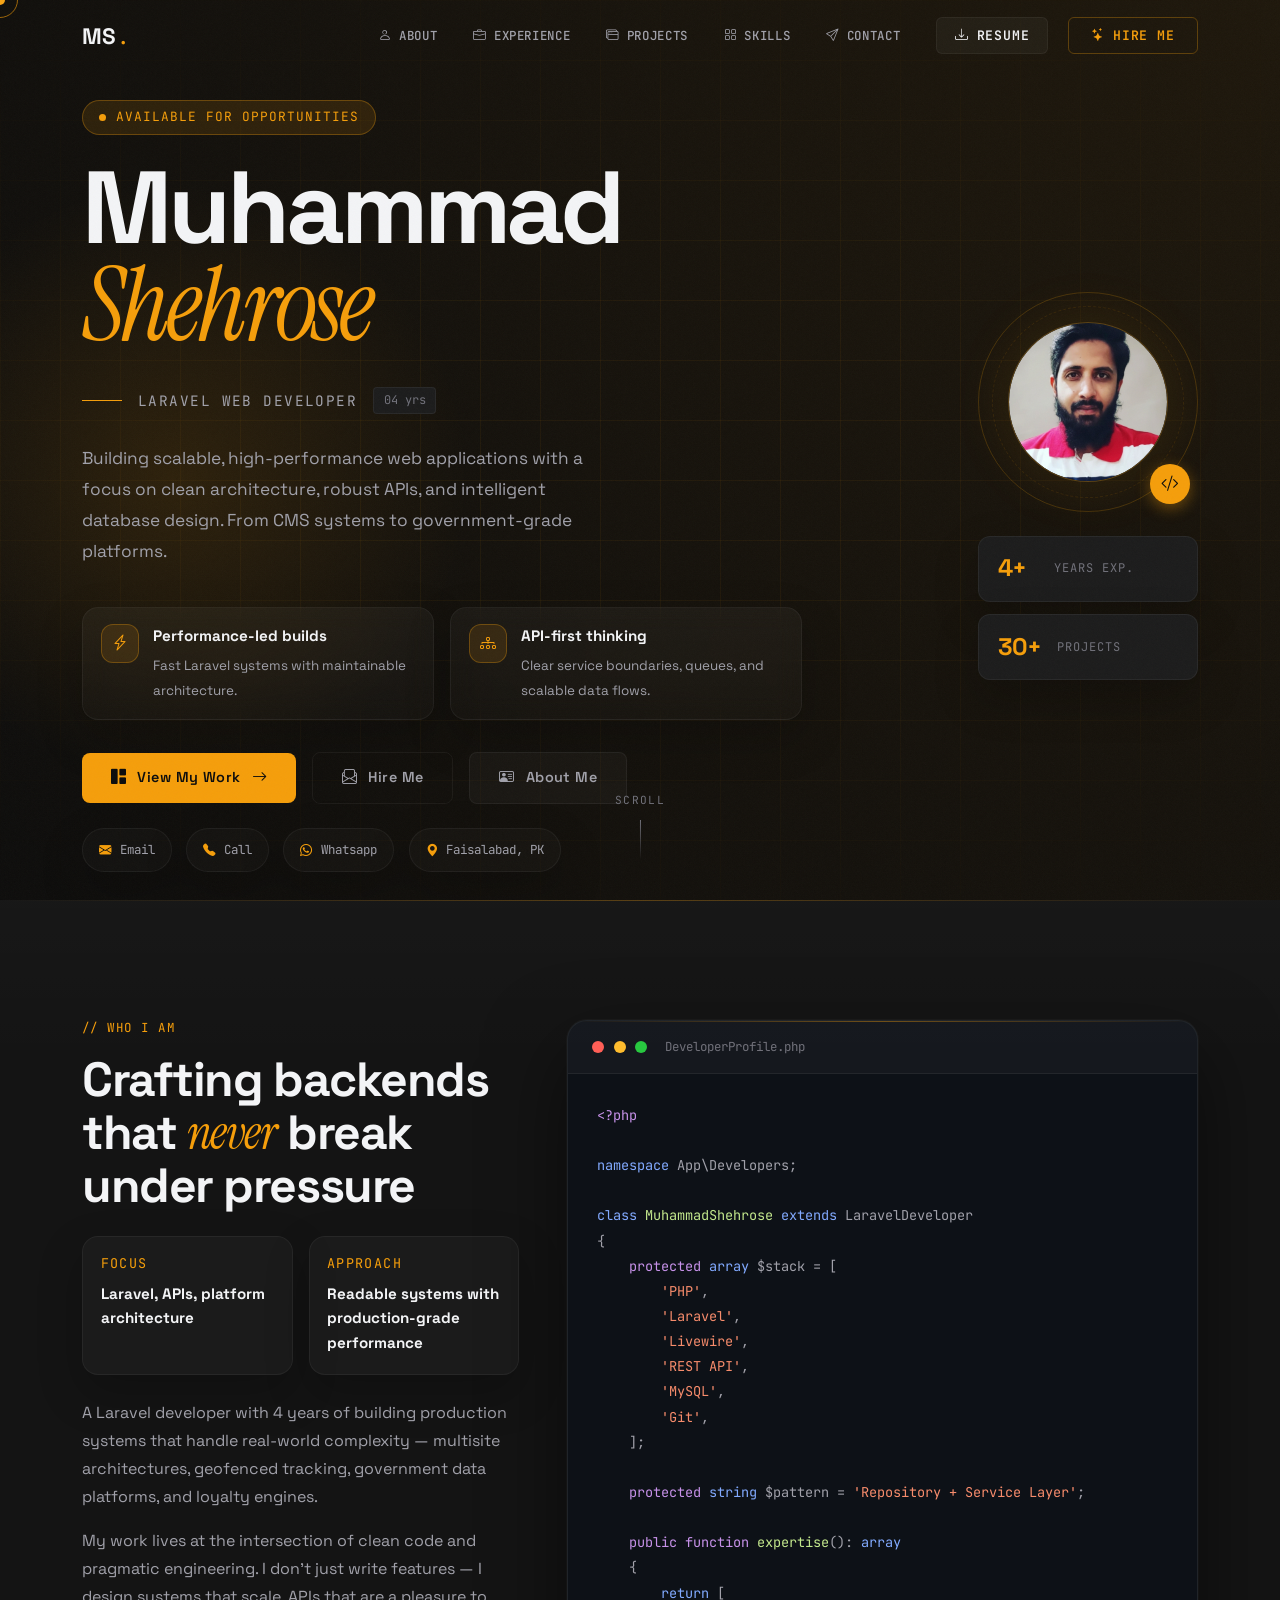
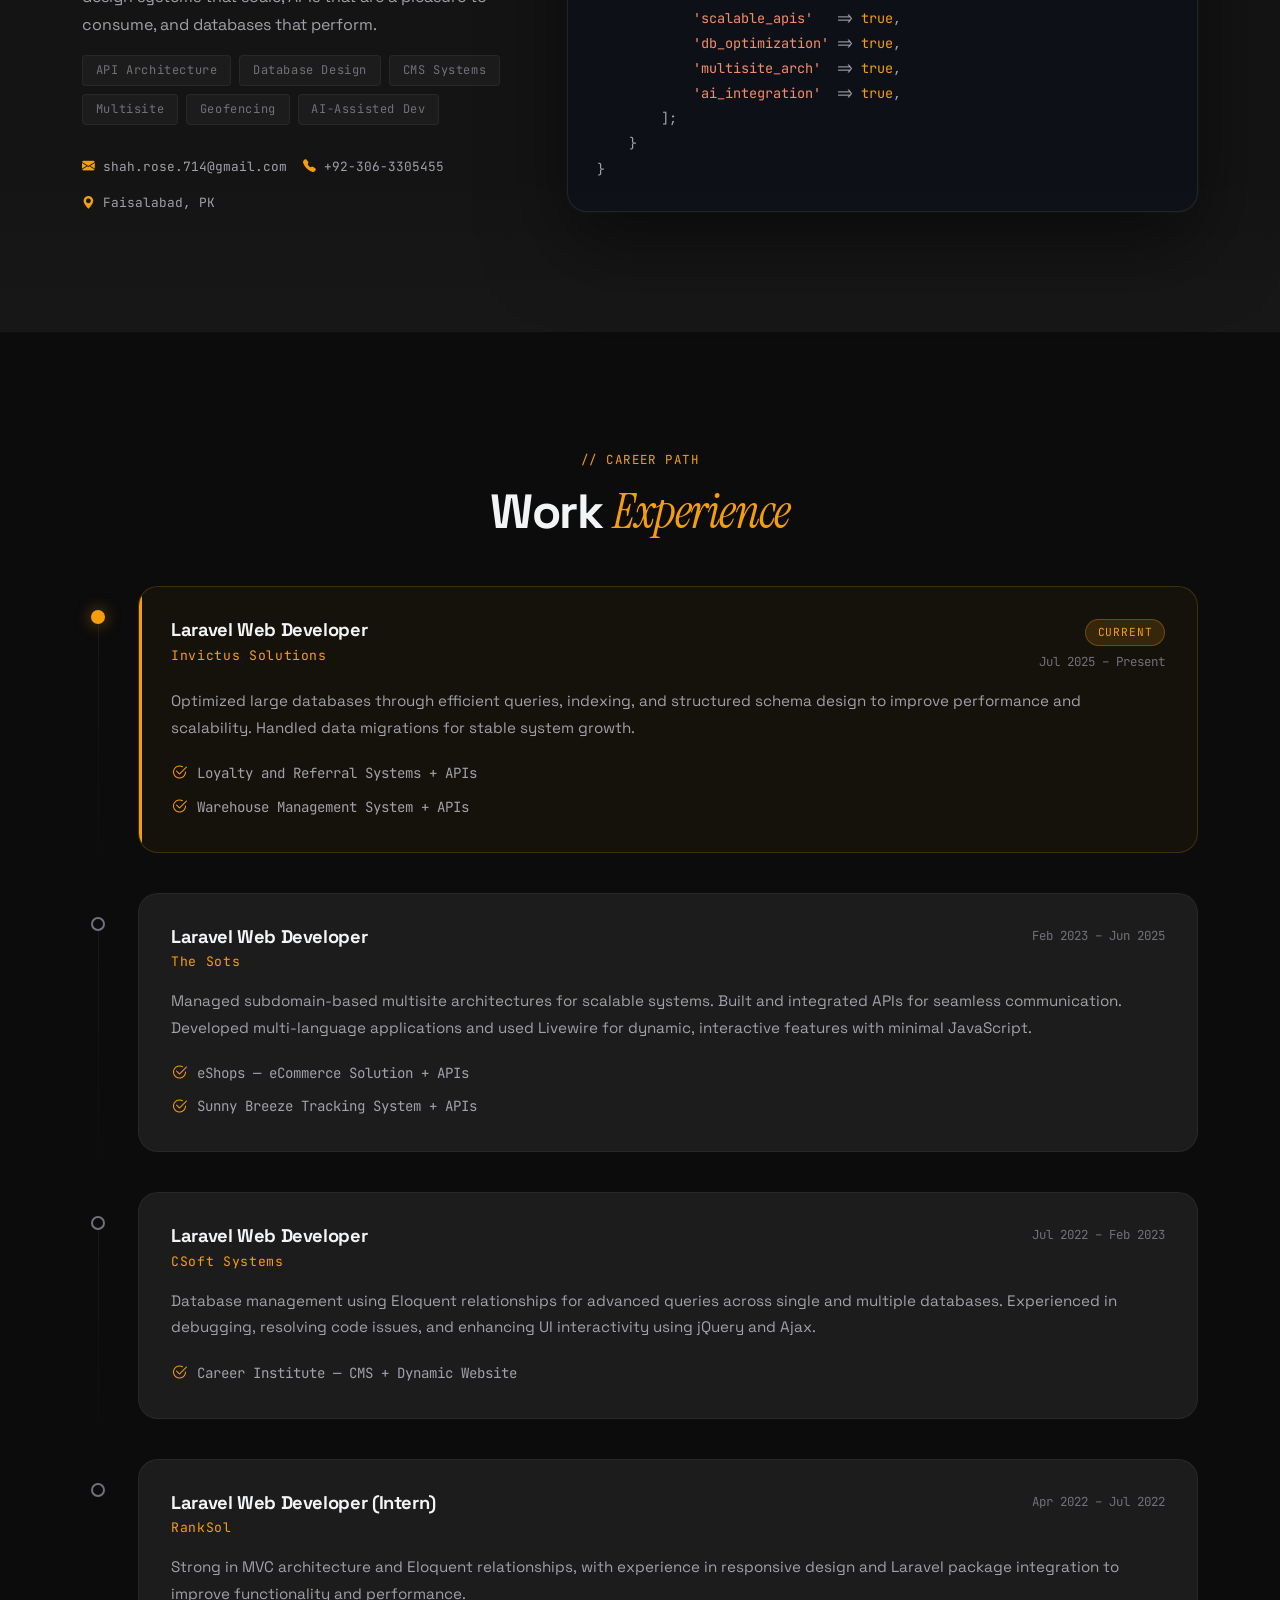
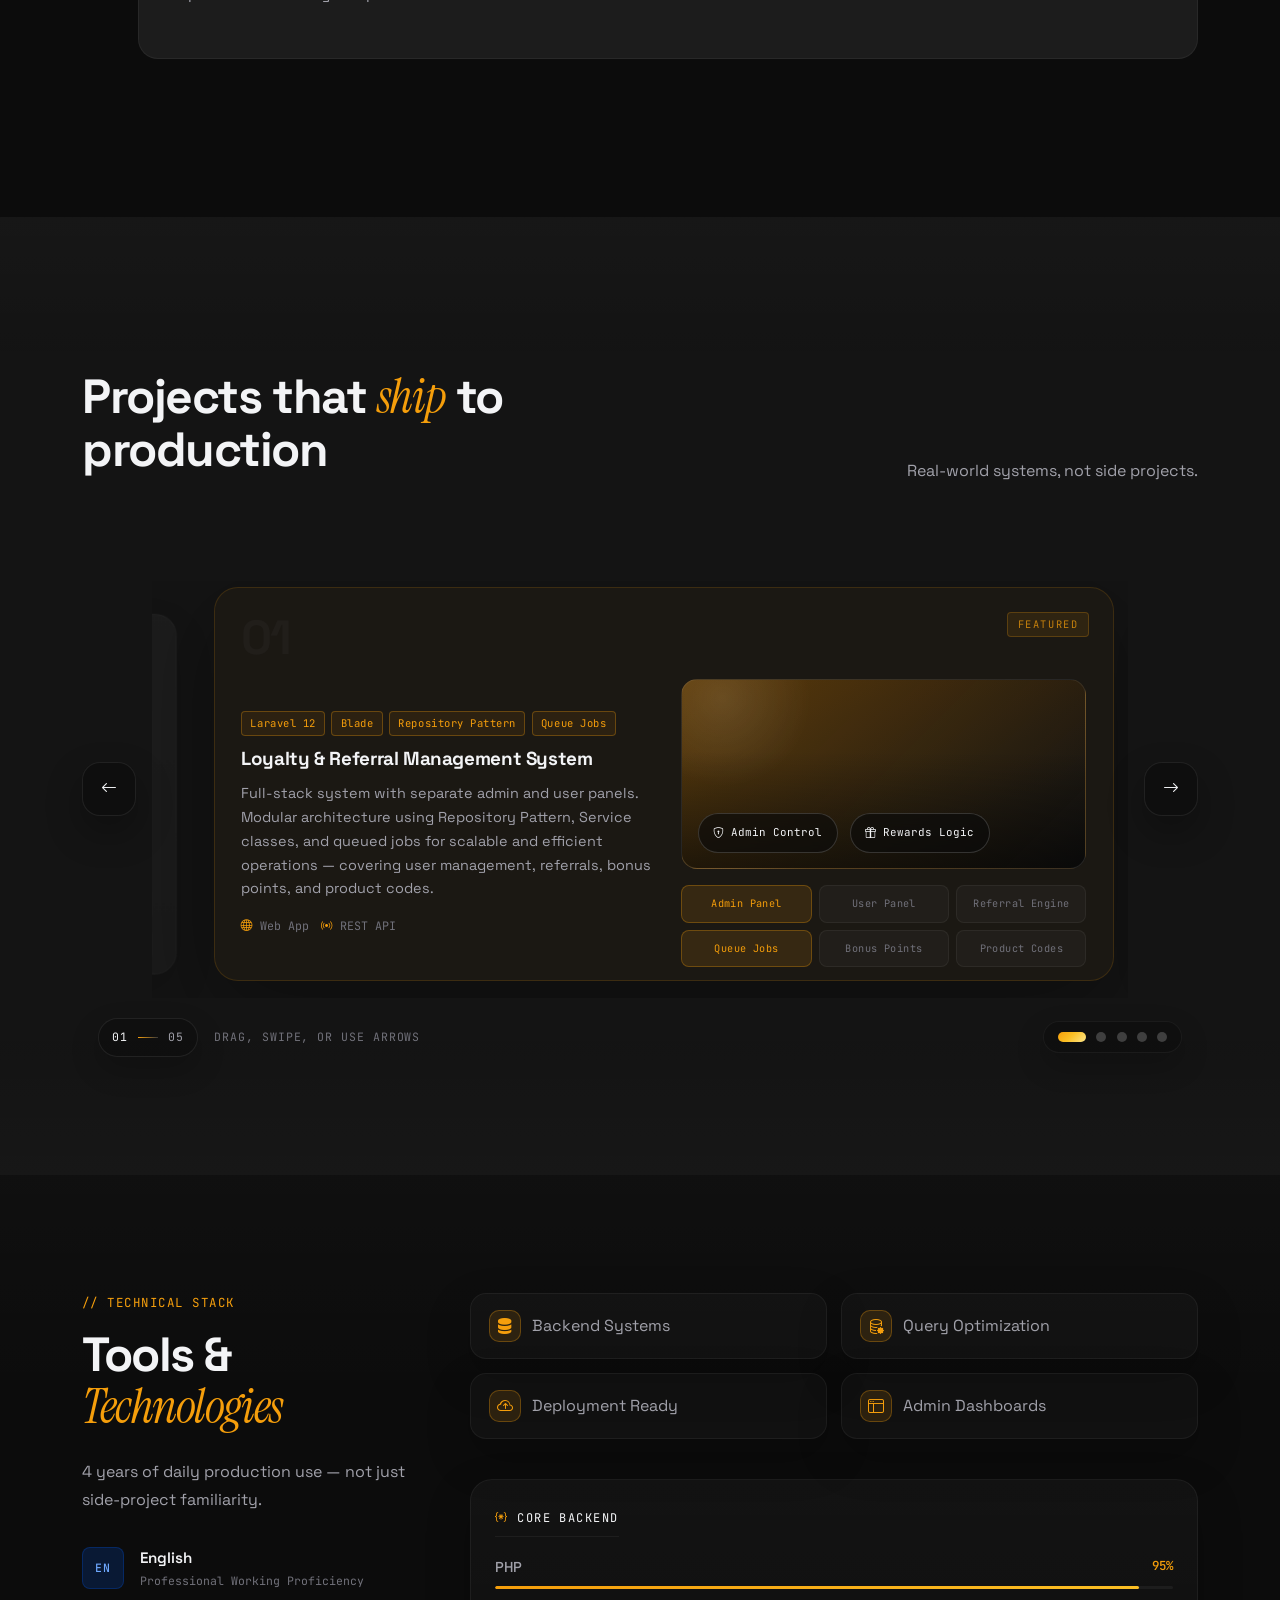
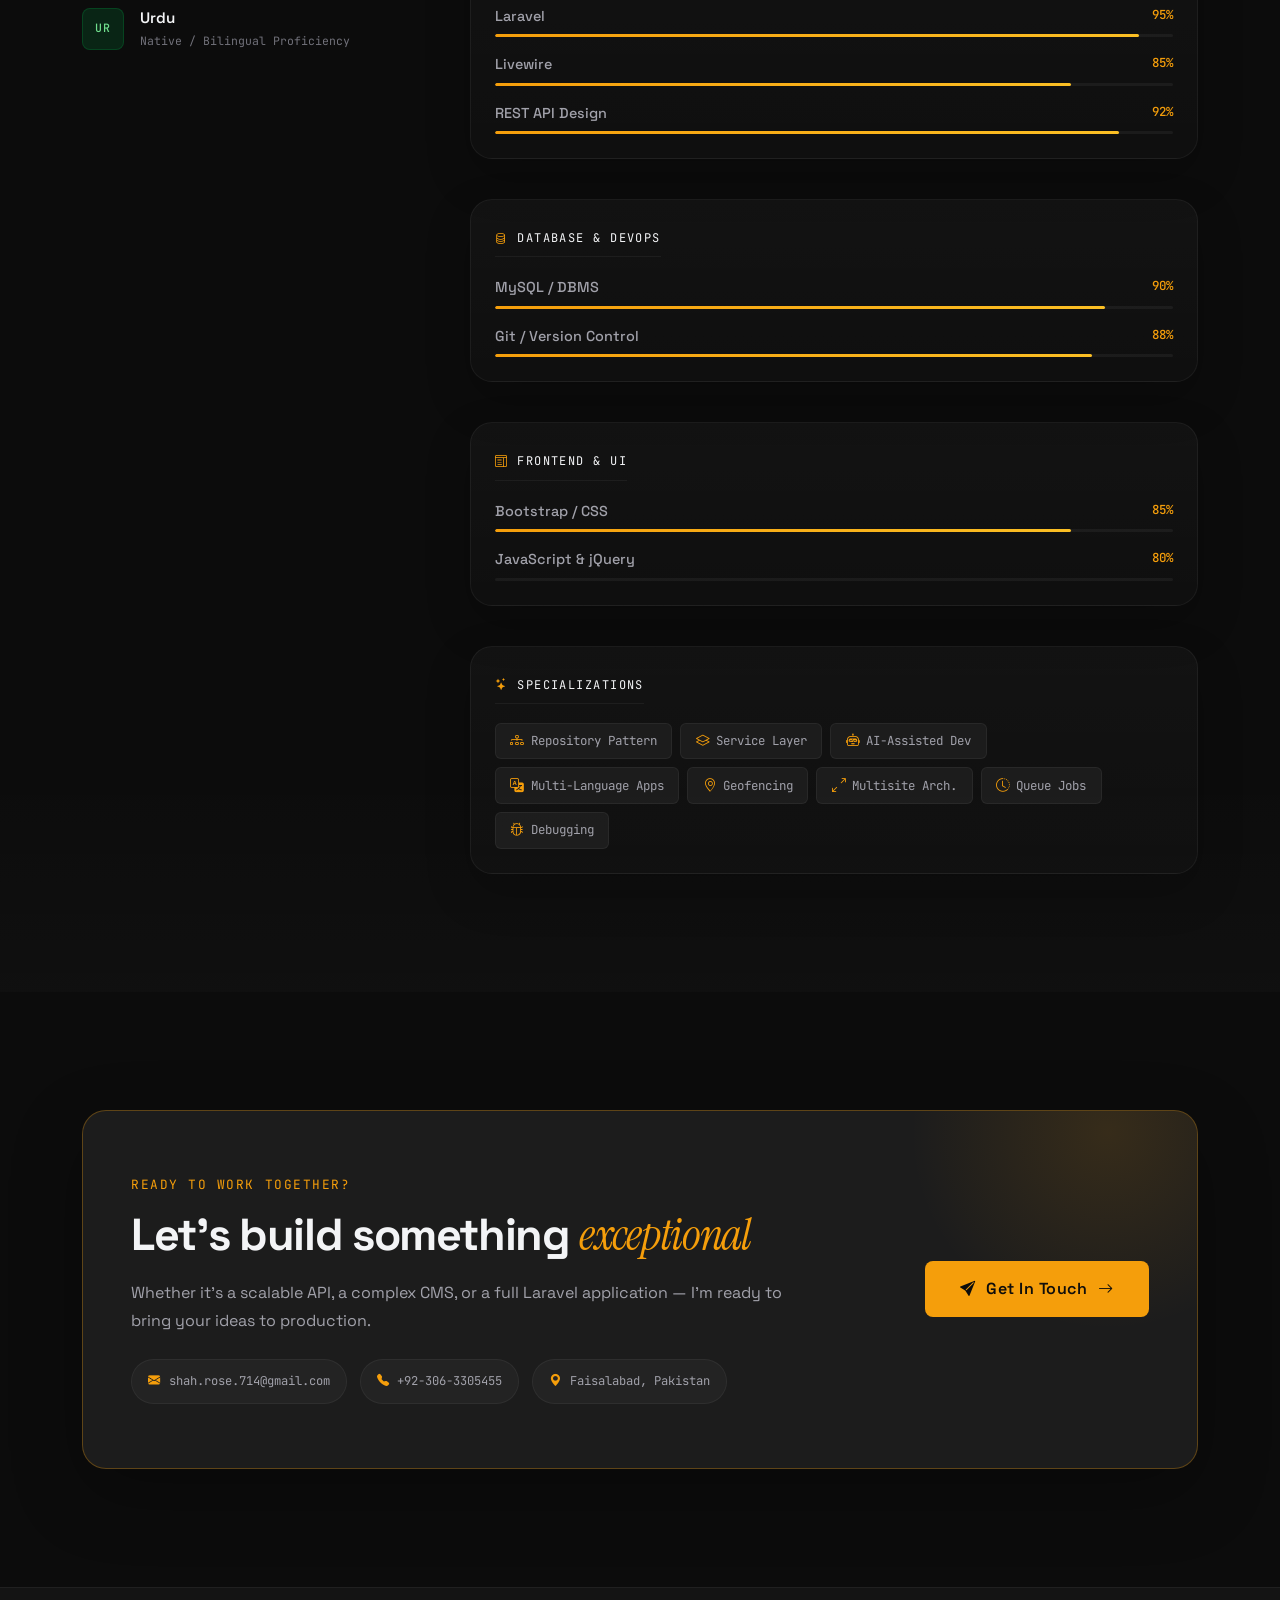
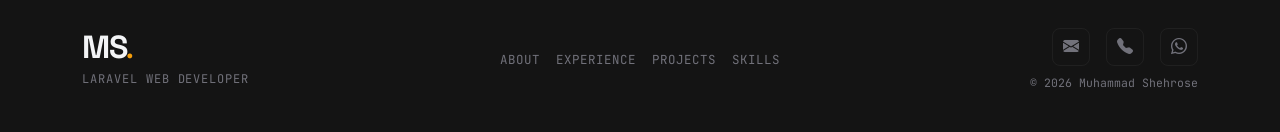
==== index.html @ 742f0018 "fixes" ====
<!DOCTYPE html>
<html lang="en" data-bs-theme="dark">

<head>
    <meta charset="UTF-8" />
    <meta name="viewport" content="width=device-width, initial-scale=1.0" />
    <title>Muhammad Shehrose — Laravel Web Developer</title>
    <meta name="description" content="Laravel Web Developer with 4 years building scalable, high-performance web applications. API development, database design, CMS architecture." />

    <meta name="author" content="Muhammad Shehrose">
    <meta name="robots" content="index, follow">

    <!-- Open Graph (for social sharing) -->
    <meta property="og:title" content="Muhammad Shehrose | Laravel Developer">
    <meta property="og:description" content="Building scalable Laravel applications, APIs, and CMS systems with performance-focused architecture.">
    <meta property="og:type" content="profile">
    <meta property="og:url" content="https://muhammadshehrose.github.io/portfolio">
    <meta property="og:image" content="https://muhammadshehrose.github.io/portfolio/assets/img/profile.jpg">

    <!-- Twitter Card -->
    <meta name="twitter:card" content="summary_large_image">
    <meta name="twitter:title" content="Muhammad Shehrose | Laravel Developer">
    <meta name="twitter:description" content="Laravel Developer specializing in APIs, scalable systems, and AI-assisted development.">
    <meta name="twitter:image" content="https://muhammadshehrose.github.io/portfolio/assets/img/profile.jpg">

    <!-- Favicon (FIXED paths) -->
    <link rel="icon" type="image/png" sizes="32x32" href="assets/img/favicon.jpg">
    <link rel="icon" type="image/png" sizes="16x16" href="assets/img/favicon.jpg">
    <link rel="apple-touch-icon" href="assets/img/favicon.jpg">

    <!-- Optional: Canonical URL -->
    <link rel="canonical" href="https://muhammadshehrose.github.io/portfolio">

    <!-- Bootstrap 5 -->
    <link href="https://cdn.jsdelivr.net/npm/bootstrap@5.3.3/dist/css/bootstrap.min.css" rel="stylesheet" />
    <!-- Bootstrap Icons -->
    <link href="https://cdn.jsdelivr.net/npm/bootstrap-icons@1.11.3/font/bootstrap-icons.min.css" rel="stylesheet" />
    <!-- Google Fonts -->
    <link href="https://fonts.googleapis.com/css2?family=Space+Grotesk:wght@400;500;700&amp;family=JetBrains+Mono:wght@400;500&amp;family=Instrument+Serif:ital@0;1&amp;display=swap" rel="stylesheet" />

    <link rel="stylesheet" href="css/style.css" />
</head>

<body>

    <!-- Custom Cursor -->
    <div class="cursor" id="cursor"></div>
    <div class="cursor-follower" id="cursorFollower"></div>

    <!-- Noise Overlay -->
    <div class="noise-overlay"></div>

    <!-- Navigation -->
    <nav class="navbar navbar-expand-lg fixed-top" id="mainNav">
        <div class="container-xl">
            <a class="navbar-brand" href="#">
                <span class="brand-ms">MS</span>
                <span class="brand-dot">.</span>
            </a>
            <button class="navbar-toggler border-0" type="button" data-bs-toggle="collapse" data-bs-target="#navbarNav">
                <span class="hamburger-icon">
                    <span></span><span></span><span></span>
                </span>
            </button>
            <div class="collapse navbar-collapse" id="navbarNav">
                <ul class="navbar-nav ms-auto align-items-lg-center gap-lg-1">
                    <li class="nav-item"><a class="nav-link" href="#about"><i class="bi bi-person"></i><span>About</span></a></li>
                    <li class="nav-item"><a class="nav-link" href="#experience"><i class="bi bi-briefcase"></i><span>Experience</span></a></li>
                    <li class="nav-item"><a class="nav-link" href="#projects"><i class="bi bi-window-stack"></i><span>Projects</span></a></li>
                    <li class="nav-item"><a class="nav-link" href="#skills"><i class="bi bi-grid"></i><span>Skills</span></a></li>
                    <li class="nav-item"><a class="nav-link" href="#contact"><i class="bi bi-send"></i><span>Contact</span></a></li>
                    <li class="nav-item ms-lg-3">
                        <a class="btn btn-resume" target="_blank" href="assets/Shehrose%20Laravel%20Resume.pdf" download="Shehrose-Laravel-Resume.pdf">
                            <i class="bi bi-download"></i><span>Resume</span>
                        </a>
                    </li>
                    <li class="nav-item ms-lg-3">
                        <a class="btn btn-hire" href="mailto:shah.rose.714@gmail.com"><i class="bi bi-stars"></i><span>Hire Me</span></a>
                    </li>
                </ul>
            </div>
        </div>
    </nav>

    <!-- ===================== HERO ===================== -->
    <section class="hero-section" id="hero">
        <div class="hero-grid-bg"></div>
        <div class="hero-glow"></div>
        <div class="container-xl h-100">
            <div class="row h-100 align-items-center">
                <div class="col-lg-8">
                    <div class="hero-eyebrow reveal-up">
                        <span class="eyebrow-dot"></span>
                        <span>Available for opportunities</span>
                    </div>
                    <h1 class="hero-title reveal-up delay-1">
                        Muhammad<br />
                        <em>Shehrose</em>
                    </h1>
                    <div class="hero-role reveal-up delay-2">
                        <span class="role-line"></span>
                        <span class="role-text">Laravel Web Developer</span>
                        <span class="role-years">04 yrs</span>
                    </div>
                    <p class="hero-desc reveal-up delay-3">
                        Building scalable, high-performance web applications with a focus on clean architecture,
                        robust APIs, and intelligent database design. From CMS systems to government-grade platforms.
                    </p>
                    <div class="hero-highlights reveal-up delay-3">
                        <div class="hero-highlight-card">
                            <i class="bi bi-lightning-charge"></i>
                            <div>
                                <strong>Performance-led builds</strong>
                                <span>Fast Laravel systems with maintainable architecture.</span>
                            </div>
                        </div>
                        <div class="hero-highlight-card">
                            <i class="bi bi-diagram-3"></i>
                            <div>
                                <strong>API-first thinking</strong>
                                <span>Clear service boundaries, queues, and scalable data flows.</span>
                            </div>
                        </div>
                    </div>
                    <div class="hero-cta reveal-up delay-4">
                        <a href="#projects" class="btn btn-primary-custom">
                            <i class="bi bi-grid-1x2-fill"></i>
                            View My Work
                            <span class="btn-arrow"><i class="bi bi-arrow-right"></i></span>
                        </a>
                        <a href="mailto:shah.rose.714@gmail.com" class="btn btn-ghost-custom">
                            <i class="bi bi-envelope-paper"></i>
                            Hire Me
                        </a>
                        <a href="#about" class="btn btn-ghost-custom btn-ghost-soft">
                            <i class="bi bi-person-vcard"></i>
                            About Me
                        </a>
                    </div>
                    <div class="hero-social reveal-up delay-5">
                        <a href="mailto:shah.rose.714@gmail.com" class="hero-social-link">
                            <i class="bi bi-envelope-fill"></i>
                            <span>Email</span>
                        </a>
                        <a href="tel:+923063305455" class="hero-social-link">
                            <i class="bi bi-telephone-fill"></i>
                            <span>Call</span>
                        </a>
                        <a href="https://wa.me/923063305455" target="_blank" class="hero-social-link" rel="noopener noreferrer" aria-label="WhatsApp">
                            <i class="bi bi-whatsapp"></i>
                            <span>Whatsapp</span>
                        </a>
                        <span class="hero-social-link hero-social-static">
                            <i class="bi bi-geo-alt-fill"></i>
                            <span>Faisalabad, PK</span>
                        </span>
                    </div>
                    <div class="hero-avatar-mobile d-lg-none reveal-up delay-4">
                        <div class="hero-portrait-card">
                            <img src="assets/img/profile.jpg" alt="Portrait of Muhammad Shehrose" class="hero-portrait" />
                            <div class="portrait-badge">
                                <i class="bi bi-patch-check-fill"></i>
                                Laravel Specialist
                            </div>
                        </div>
                    </div>
                </div>
                <div class="col-lg-4 d-none d-lg-flex justify-content-end">
                    <div class="hero-avatar-wrapper reveal-left delay-2">
                        <div class="hero-avatar">
                            <div class="avatar-ring"></div>
                            <div class="avatar-ring ring-2"></div>
                            <div class="avatar-initials">
                                <img src="assets/img/profile.jpg" alt="Portrait of Muhammad Shehrose" class="hero-portrait" />
                            </div>
                            <div class="avatar-badge">
                                <i class="bi bi-code-slash"></i>
                            </div>
                        </div>
                        <div class="hero-stats">
                            <div class="stat-card reveal-up delay-3">
                                <div class="stat-num">4+</div>
                                <div class="stat-label">Years Exp.</div>
                            </div>
                            <div class="stat-card reveal-up delay-4">
                                <div class="stat-num">30+</div>
                                <div class="stat-label">Projects</div>
                            </div>
                            <!-- <div class="stat-card reveal-up delay-5">
                                <div class="stat-num">4</div>
                                <div class="stat-label">Companies</div>
                            </div> -->
                        </div>
                    </div>
                </div>
            </div>
        </div>
        <div class="hero-scroll-hint">
            <span>Scroll</span>
            <span class="scroll-line"></span>
        </div>
    </section>

    <!-- ===================== ABOUT ===================== -->
    <section class="about-section section-pad" id="about">
        <div class="container-xl">
            <div class="row align-items-center g-5">
                <div class="col-lg-5">
                    <div class="section-label reveal-up">// Who I Am</div>
                    <h2 class="section-title reveal-up delay-1">Crafting backends that <em>never</em> break under
                        pressure</h2>
                    <div class="about-mini-panel reveal-up delay-1">
                        <div class="mini-panel-item">
                            <span class="mini-panel-label">Focus</span>
                            <strong>Laravel, APIs, platform architecture</strong>
                        </div>
                        <div class="mini-panel-item">
                            <span class="mini-panel-label">Approach</span>
                            <strong>Readable systems with production-grade performance</strong>
                        </div>
                    </div>
                    <p class="section-body reveal-up delay-2">
                        A Laravel developer with 4 years of building production systems that handle real-world
                        complexity —
                        multisite architectures, geofenced tracking, government data platforms, and loyalty engines.
                    </p>
                    <p class="section-body reveal-up delay-3">
                        My work lives at the intersection of clean code and pragmatic engineering. I don't just write
                        features —
                        I design systems that scale, APIs that are a pleasure to consume, and databases that perform.
                    </p>
                    <div class="about-tags reveal-up delay-4">
                        <span class="tag">API Architecture</span>
                        <span class="tag">Database Design</span>
                        <span class="tag">CMS Systems</span>
                        <span class="tag">Multisite</span>
                        <span class="tag">Geofencing</span>
                        <span class="tag">AI-Assisted Dev</span>
                    </div>
                    <div class="contact-row reveal-up delay-5">
                        <a href="mailto:shah.rose.714@gmail.com" class="contact-link">
                            <i class="bi bi-envelope-fill"></i>
                            shah.rose.714@gmail.com
                        </a>
                        <a href="tel:+923063305455" class="contact-link">
                            <i class="bi bi-telephone-fill"></i>
                            +92-306-3305455
                        </a>
                        <span class="contact-link">
                            <i class="bi bi-geo-alt-fill"></i>
                            Faisalabad, PK
                        </span>
                    </div>
                </div>
                <div class="col-lg-7">
                    <div class="about-visual reveal-left delay-2">
                        <div class="code-window">
                            <div class="code-window-header">
                                <span class="dot red"></span>
                                <span class="dot yellow"></span>
                                <span class="dot green"></span>
                                <span class="code-filename">DeveloperProfile.php</span>
                            </div>
                            <div class="code-body">
                                <pre><code><span class="c-purple">&lt;?php</span>

<span class="c-blue">namespace</span> App\Developers;

<span class="c-blue">class</span> <span class="c-green">MuhammadShehrose</span> <span class="c-blue">extends</span> LaravelDeveloper
{
    <span class="c-purple">protected</span> <span class="c-blue">array</span> $stack = [
        <span class="c-orange">'PHP'</span>,
        <span class="c-orange">'Laravel'</span>,
        <span class="c-orange">'Livewire'</span>,
        <span class="c-orange">'REST API'</span>,
        <span class="c-orange">'MySQL'</span>,
        <span class="c-orange">'Git'</span>,
    ];

    <span class="c-purple">protected</span> <span class="c-blue">string</span> $pattern = <span class="c-orange">'Repository + Service Layer'</span>;

    <span class="c-purple">public function</span> <span class="c-green">expertise</span>(): <span class="c-blue">array</span>
    {
        <span class="c-blue">return</span> [
            <span class="c-orange">'scalable_apis'</span>   => <span class="c-cyan">true</span>,
            <span class="c-orange">'db_optimization'</span> => <span class="c-cyan">true</span>,
            <span class="c-orange">'multisite_arch'</span>  => <span class="c-cyan">true</span>,
            <span class="c-orange">'ai_integration'</span>  => <span class="c-cyan">true</span>,
        ];
    }
}</code></pre>
                            </div>
                        </div>
                    </div>
                </div>
            </div>
        </div>
    </section>

    <!-- ===================== EXPERIENCE ===================== -->
    <section class="experience-section section-pad" id="experience">
        <div class="container-xl">
            <div class="section-header text-center mb-5">
                <div class="section-label reveal-up">// Career Path</div>
                <h2 class="section-title reveal-up delay-1">Work <em>Experience</em></h2>
            </div>

            <div class="timeline">

                <!-- Job 1 -->
                <div class="timeline-item reveal-up">
                    <div class="timeline-marker">
                        <div class="marker-dot active"></div>
                        <div class="marker-line"></div>
                    </div>
                    <div class="timeline-content">
                        <div class="job-card active-job">
                            <div class="job-header">
                                <div>
                                    <h3 class="job-title">Laravel Web Developer</h3>
                                    <div class="job-company">Invictus Solutions</div>
                                </div>
                                <div class="job-meta">
                                    <span class="job-badge active">Current</span>
                                    <span class="job-date">Jul 2025 – Present</span>
                                </div>
                            </div>
                            <p class="job-desc">
                                Optimized large databases through efficient queries, indexing, and structured schema
                                design to
                                improve performance and scalability. Handled data migrations for stable system growth.
                            </p>
                            <div class="job-achievements">
                                <div class="achievement">
                                    <i class="bi bi-check2-circle"></i>
                                    Loyalty and Referral Systems + APIs
                                </div>
                                <div class="achievement">
                                    <i class="bi bi-check2-circle"></i>
                                    Warehouse Management System + APIs
                                </div>
                            </div>
                        </div>
                    </div>
                </div>

                <!-- Job 2 -->
                <div class="timeline-item reveal-up delay-1">
                    <div class="timeline-marker">
                        <div class="marker-dot"></div>
                        <div class="marker-line"></div>
                    </div>
                    <div class="timeline-content">
                        <div class="job-card">
                            <div class="job-header">
                                <div>
                                    <h3 class="job-title">Laravel Web Developer</h3>
                                    <div class="job-company">The Sots</div>
                                </div>
                                <div class="job-meta">
                                    <span class="job-date">Feb 2023 – Jun 2025</span>
                                </div>
                            </div>
                            <p class="job-desc">
                                Managed subdomain-based multisite architectures for scalable systems. Built and
                                integrated APIs for
                                seamless communication. Developed multi-language applications and used Livewire for
                                dynamic,
                                interactive features with minimal JavaScript.
                            </p>
                            <div class="job-achievements">
                                <div class="achievement">
                                    <i class="bi bi-check2-circle"></i>
                                    eShops — eCommerce Solution + APIs
                                </div>
                                <div class="achievement">
                                    <i class="bi bi-check2-circle"></i>
                                    Sunny Breeze Tracking System + APIs
                                </div>
                            </div>
                        </div>
                    </div>
                </div>

                <!-- Job 3 -->
                <div class="timeline-item reveal-up delay-2">
                    <div class="timeline-marker">
                        <div class="marker-dot"></div>
                        <div class="marker-line"></div>
                    </div>
                    <div class="timeline-content">
                        <div class="job-card">
                            <div class="job-header">
                                <div>
                                    <h3 class="job-title">Laravel Web Developer</h3>
                                    <div class="job-company">CSoft Systems</div>
                                </div>
                                <div class="job-meta">
                                    <span class="job-date">Jul 2022 – Feb 2023</span>
                                </div>
                            </div>
                            <p class="job-desc">
                                Database management using Eloquent relationships for advanced queries across single and
                                multiple
                                databases. Experienced in debugging, resolving code issues, and enhancing UI
                                interactivity using jQuery and Ajax.
                            </p>
                            <div class="job-achievements">
                                <div class="achievement">
                                    <i class="bi bi-check2-circle"></i>
                                    Career Institute — CMS + Dynamic Website
                                </div>
                            </div>
                        </div>
                    </div>
                </div>

                <!-- Job 4 -->
                <div class="timeline-item reveal-up delay-3">
                    <div class="timeline-marker">
                        <div class="marker-dot"></div>
                    </div>
                    <div class="timeline-content">
                        <div class="job-card">
                            <div class="job-header">
                                <div>
                                    <h3 class="job-title">Laravel Web Developer (Intern)</h3>
                                    <div class="job-company">RankSol</div>
                                </div>
                                <div class="job-meta">
                                    <span class="job-date">Apr 2022 – Jul 2022</span>
                                </div>
                            </div>
                            <p class="job-desc">
                                Strong in MVC architecture and Eloquent relationships, with experience in responsive
                                design and
                                Laravel package integration to improve functionality and performance.
                            </p>
                        </div>
                    </div>
                </div>

            </div>
        </div>
    </section>

    <!-- ===================== PROJECTS ===================== -->
    <section class="projects-section section-pad" id="projects">
        <div class="container-xl">
            <div class="section-header mb-5">
                <div class="row align-items-end">
                    <div class="col-lg-7">
                        <div class="section-label reveal-up">// Selected Work</div>
                        <h2 class="section-title reveal-up delay-1">Projects that <em>ship</em> to production</h2>
                    </div>
                    <div class="col-lg-5 text-lg-end">
                        <p class="section-body reveal-up delay-2">Real-world systems, not side projects.</p>
                    </div>
                </div>
            </div>

            <div class="projects-slider reveal-up" data-projects-slider>
                <div class="projects-slider-shell">
                    <button class="projects-slider-arrow projects-slider-arrow-prev" type="button" aria-label="Previous project" data-projects-prev>
                        <i class="bi bi-arrow-left"></i>
                    </button>

                    <div class="projects-slider-viewport" data-projects-viewport>
                        <div class="projects-slider-track" data-projects-track>

                            <div class="project-slide" data-project-slide>
                                <!-- Project 1: Loyalty and Referral -->
                                <div class="project-card featured">
                                    <div class="project-number">01</div>
                                    <div class="row align-items-center g-4">
                                        <div class="col-lg-6">
                                            <div class="project-stack">
                                                <span>Laravel 12</span><span>Blade</span><span>Repository Pattern</span><span>Queue
                                                    Jobs</span>
                                            </div>
                                            <h3 class="project-title">Loyalty &amp; Referral Management System</h3>
                                            <p class="project-desc">
                                                Full-stack system with separate admin and user panels. Modular architecture using
                                                Repository Pattern,
                                                Service classes, and queued jobs for scalable and efficient operations — covering
                                                user management,
                                                referrals, bonus points, and product codes.
                                            </p>
                                            <div class="project-deliverables">
                                                <span><i class="bi bi-globe"></i> Web App</span>
                                                <span><i class="bi bi-broadcast"></i> REST API</span>
                                            </div>
                                        </div>
                                        <div class="col-lg-6">
                                            <div class="project-visual">
                                                <div class="project-media project-media-featured">
                                                    <div class="project-media-overlay">
                                                        <div class="project-media-chip"><i class="bi bi-shield-lock"></i> Admin Control</div>
                                                        <div class="project-media-chip"><i class="bi bi-gift"></i> Rewards Logic</div>
                                                    </div>
                                                </div>
                                                <div class="pv-grid">
                                                    <div class="pv-block pv-accent">Admin Panel</div>
                                                    <div class="pv-block">User Panel</div>
                                                    <div class="pv-block">Referral Engine</div>
                                                    <div class="pv-block pv-accent">Queue Jobs</div>
                                                    <div class="pv-block">Bonus Points</div>
                                                    <div class="pv-block">Product Codes</div>
                                                </div>
                                            </div>
                                        </div>
                                    </div>
                                </div>
                            </div>

                            <div class="project-slide" data-project-slide>
                                <!-- Project 2: Sunny Breeze -->
                                <div class="project-card">
                                    <div class="project-number">02</div>
                                    <div class="row align-items-center g-4">
                                        <div class="col-lg-6">
                                            <div class="project-stack">
                                                <span>Multi-Language</span><span>Geofencing</span><span>Maps</span><span>Real-time</span>
                                            </div>
                                            <h3 class="project-title">Sunny Breeze Tracking System</h3>
                                            <p class="project-desc">
                                                Employee tracking system monitoring working hours, breaks, and offline activity in real
                                                time.
                                                Location-based task controls enforce geofenced site rules, with a live admin dashboard
                                                showing
                                                real-time employee positions on a map.
                                            </p>
                                            <div class="project-deliverables">
                                                <span><i class="bi bi-globe"></i> Web App</span>
                                                <span><i class="bi bi-broadcast"></i> REST API</span>
                                            </div>
                                        </div>
                                        <div class="col-lg-6">
                                            <div class="project-visual">
                                                <div class="project-media project-media-placeholder tracking-theme">
                                                    <div class="project-placeholder-content">
                                                        <i class="bi bi-pin-map-fill"></i>
                                                        <span>Geo Tracking Dashboard</span>
                                                    </div>
                                                </div>
                                                <div class="pv-grid">
                                                    <div class="pv-block pv-accent">Live Tracking</div>
                                                    <div class="pv-block">Geofencing</div>
                                                    <div class="pv-block">Shift Logs</div>
                                                    <div class="pv-block">Offline Sync</div>
                                                    <div class="pv-block pv-accent">Map View</div>
                                                    <div class="pv-block">Admin Alerts</div>
                                                </div>
                                            </div>
                                        </div>
                                    </div>
                                </div>
                            </div>

                            <div class="project-slide" data-project-slide>
                                <!-- Project 3: Mansooba-e-Amal -->
                                <div class="project-card">
                                    <div class="project-number">03</div>
                                    <div class="row align-items-center g-4">
                                        <div class="col-lg-6">
                                            <div class="project-stack">
                                                <span>Government</span><span>VC/NC Auth</span><span>Access Control</span>
                                            </div>
                                            <h3 class="project-title">Mansooba-e-Amal</h3>
                                            <p class="project-desc">
                                                Government project for Khyber Pakhtunkhwa. API development enabling VC/NC-based user
                                                categorization and structured access control. Features for need assessments, tracking
                                                submissions,
                                                and community participation via voting and comments.
                                            </p>
                                            <div class="project-deliverables">
                                                <span><i class="bi bi-shield-check"></i> Gov. Grade</span>
                                                <span><i class="bi bi-broadcast"></i> REST API</span>
                                            </div>
                                        </div>
                                        <div class="col-lg-6">
                                            <div class="project-visual">
                                                <div class="project-media project-media-placeholder gov-theme">
                                                    <div class="project-placeholder-content">
                                                        <i class="bi bi-shield-check"></i>
                                                        <span>Government Workflow Platform</span>
                                                    </div>
                                                </div>
                                                <div class="pv-grid">
                                                    <div class="pv-block pv-accent">Need Assessments</div>
                                                    <div class="pv-block">VC/NC Access</div>
                                                    <div class="pv-block">Submissions</div>
                                                    <div class="pv-block">Voting</div>
                                                    <div class="pv-block pv-accent">Comments</div>
                                                    <div class="pv-block">Audit Trail</div>
                                                </div>
                                            </div>
                                        </div>
                                    </div>
                                </div>
                            </div>

                            <div class="project-slide" data-project-slide>
                                <!-- Project 4: Career Institute -->
                                <div class="project-card">
                                    <div class="project-number">04</div>
                                    <div class="row align-items-center g-4">
                                        <div class="col-lg-6">
                                            <div class="project-stack">
                                                <span>Laravel CMS</span><span>HR Module</span><span>Reporting</span>
                                            </div>
                                            <h3 class="project-title">Career Institute — IMS</h3>
                                            <p class="project-desc">
                                                Full-featured Institute Management System from scratch — campus, student, HR, course, lead,
                                                and
                                                expense management. Dynamic reporting (daily, weekly, monthly, custom) for financial
                                                tracking and
                                                data-driven decisions.
                                            </p>
                                            <div class="project-deliverables">
                                                <span><i class="bi bi-building"></i> Enterprise</span>
                                                <span><i class="bi bi-bar-chart"></i> Reporting</span>
                                            </div>
                                        </div>
                                        <div class="col-lg-6">
                                            <div class="project-visual">
                                                <div class="project-media">
                                                    <img src="assets/projects/career.PNG" alt="Career Institute management system preview" class="project-thumb" />
                                                </div>
                                                <div class="pv-grid">
                                                    <div class="pv-block pv-accent">Students</div>
                                                    <div class="pv-block">HR Module</div>
                                                    <div class="pv-block">Courses</div>
                                                    <div class="pv-block">Leads</div>
                                                    <div class="pv-block pv-accent">Finance</div>
                                                    <div class="pv-block">Reports</div>
                                                </div>
                                            </div>
                                        </div>
                                    </div>
                                </div>
                            </div>

                            <div class="project-slide" data-project-slide>
                                <!-- Project 5: eShops -->
                                <div class="project-card">
                                    <div class="project-number">05</div>
                                    <div class="row align-items-center g-4">
                                        <div class="col-lg-6">
                                            <div class="project-stack">
                                                <span>eCommerce</span><span>Multisite</span><span>Livewire</span>
                                            </div>
                                            <h3 class="project-title">eShops — eCommerce Platform</h3>
                                            <p class="project-desc">
                                                Subdomain-based multisite eCommerce solution with API integration for seamless system
                                                communication. Multi-language support and Livewire-powered dynamic features for
                                                high-performance
                                                storefront experiences.
                                            </p>
                                            <div class="project-deliverables">
                                                <span><i class="bi bi-cart4"></i> eCommerce</span>
                                                <span><i class="bi bi-broadcast"></i> REST API</span>
                                            </div>
                                        </div>
                                        <div class="col-lg-6">
                                            <div class="project-visual">
                                                <div class="project-media">
                                                    <img src="assets/projects/eshops.JPG" alt="eShops eCommerce platform preview" class="project-thumb" />
                                                </div>
                                                <div class="pv-grid">
                                                    <div class="pv-block pv-accent">Storefronts</div>
                                                    <div class="pv-block">Multisite</div>
                                                    <div class="pv-block">Livewire</div>
                                                    <div class="pv-block">APIs</div>
                                                    <div class="pv-block pv-accent">Multi-language</div>
                                                    <div class="pv-block">Checkout</div>
                                                </div>
                                            </div>
                                        </div>
                                    </div>
                                </div>
                            </div>

                        </div>
                    </div>

                    <button class="projects-slider-arrow projects-slider-arrow-next" type="button" aria-label="Next project" data-projects-next>
                        <i class="bi bi-arrow-right"></i>
                    </button>
                </div>

                <div class="projects-slider-footer">
                    <div class="projects-slider-meta">
                        <div class="projects-slider-status">
                            <span data-projects-current>01</span>
                            <span class="projects-slider-status-separator"></span>
                            <span data-projects-total>05</span>
                        </div>
                        <div class="projects-slider-hint">Drag, swipe, or use arrows</div>
                    </div>
                    <div class="projects-slider-dots" data-projects-dots aria-label="Project slides"></div>
                </div>
            </div>
        </div>
    </section>

    <!-- ===================== SKILLS ===================== -->
    <section class="skills-section section-pad" id="skills">
        <div class="container-xl">
            <div class="row g-5">
                <div class="col-lg-4">
                    <div class="section-label reveal-up">// Technical Stack</div>
                    <h2 class="section-title reveal-up delay-1">Tools &amp; <em>Technologies</em></h2>
                    <p class="section-body reveal-up delay-2">
                        4 years of daily production use — not just side-project familiarity.
                    </p>
                    <div class="lang-flags reveal-up delay-3">
                        <div class="lang-item">
                            <div class="lang-flag en">EN</div>
                            <div>
                                <div class="lang-name">English</div>
                                <div class="lang-level">Professional Working Proficiency</div>
                            </div>
                        </div>
                        <div class="lang-item">
                            <div class="lang-flag ur">UR</div>
                            <div>
                                <div class="lang-name">Urdu</div>
                                <div class="lang-level">Native / Bilingual Proficiency</div>
                            </div>
                        </div>
                    </div>
                </div>

                <div class="col-lg-8">
                    <div class="skills-grid">
                        <div class="skills-pill-grid reveal-up">
                            <div class="skills-pill"><i class="bi bi-server"></i><span>Backend Systems</span></div>
                            <div class="skills-pill"><i class="bi bi-database-gear"></i><span>Query Optimization</span></div>
                            <div class="skills-pill"><i class="bi bi-cloud-arrow-up"></i><span>Deployment Ready</span></div>
                            <div class="skills-pill"><i class="bi bi-window-sidebar"></i><span>Admin Dashboards</span></div>
                        </div>

                        <div class="skill-group reveal-up delay-1">
                            <div class="skill-group-label"><i class="bi bi-braces-asterisk"></i><span>Core Backend</span></div>
                            <div class="skill-bars">
                                <div class="skill-bar-item">
                                    <div class="skill-bar-header">
                                        <span>PHP</span><span class="skill-pct">95%</span>
                                    </div>
                                    <div class="skill-bar-track">
                                        <div class="skill-bar-fill" data-width="95"></div>
                                    </div>
                                </div>
                                <div class="skill-bar-item">
                                    <div class="skill-bar-header">
                                        <span>Laravel</span><span class="skill-pct">95%</span>
                                    </div>
                                    <div class="skill-bar-track">
                                        <div class="skill-bar-fill" data-width="95"></div>
                                    </div>
                                </div>
                                <div class="skill-bar-item">
                                    <div class="skill-bar-header">
                                        <span>Livewire</span><span class="skill-pct">85%</span>
                                    </div>
                                    <div class="skill-bar-track">
                                        <div class="skill-bar-fill" data-width="85"></div>
                                    </div>
                                </div>
                                <div class="skill-bar-item">
                                    <div class="skill-bar-header">
                                        <span>REST API Design</span><span class="skill-pct">92%</span>
                                    </div>
                                    <div class="skill-bar-track">
                                        <div class="skill-bar-fill" data-width="92"></div>
                                    </div>
                                </div>
                            </div>
                        </div>

                        <div class="skill-group reveal-up delay-2">
                            <div class="skill-group-label"><i class="bi bi-database"></i><span>Database &amp; DevOps</span></div>
                            <div class="skill-bars">
                                <div class="skill-bar-item">
                                    <div class="skill-bar-header">
                                        <span>MySQL / DBMS</span><span class="skill-pct">90%</span>
                                    </div>
                                    <div class="skill-bar-track">
                                        <div class="skill-bar-fill" data-width="90"></div>
                                    </div>
                                </div>
                                <div class="skill-bar-item">
                                    <div class="skill-bar-header">
                                        <span>Git / Version Control</span><span class="skill-pct">88%</span>
                                    </div>
                                    <div class="skill-bar-track">
                                        <div class="skill-bar-fill" data-width="88"></div>
                                    </div>
                                </div>
                            </div>
                        </div>

                        <div class="skill-group reveal-up delay-3">
                            <div class="skill-group-label"><i class="bi bi-layout-text-window"></i><span>Frontend &amp; UI</span></div>
                            <div class="skill-bars">
                                <div class="skill-bar-item">
                                    <div class="skill-bar-header">
                                        <span>Bootstrap / CSS</span><span class="skill-pct">85%</span>
                                    </div>
                                    <div class="skill-bar-track">
                                        <div class="skill-bar-fill" data-width="85"></div>
                                    </div>
                                </div>
                                <div class="skill-bar-item">
                                    <div class="skill-bar-header">
                                        <span>JavaScript &amp; jQuery</span><span class="skill-pct">80%</span>
                                    </div>
                                    <div class="skill-bar-track">
                                        <div class="skill-bar-fill" data-width="80"></div>
                                    </div>
                                </div>
                            </div>
                        </div>

                        <div class="skill-group reveal-up delay-4">
                            <div class="skill-group-label"><i class="bi bi-stars"></i><span>Specializations</span></div>
                            <div class="skill-chips">
                                <span class="chip"><i class="bi bi-diagram-3"></i> Repository Pattern</span>
                                <span class="chip"><i class="bi bi-layers"></i> Service Layer</span>
                                <span class="chip"><i class="bi bi-robot"></i> AI-Assisted Dev</span>
                                <span class="chip"><i class="bi bi-translate"></i> Multi-Language Apps</span>
                                <span class="chip"><i class="bi bi-geo-alt"></i> Geofencing</span>
                                <span class="chip"><i class="bi bi-arrows-angle-expand"></i> Multisite Arch.</span>
                                <span class="chip"><i class="bi bi-clock-history"></i> Queue Jobs</span>
                                <span class="chip"><i class="bi bi-bug"></i> Debugging</span>
                            </div>
                        </div>

                    </div>
                </div>
            </div>
        </div>
    </section>

    <!-- ===================== EDUCATION ===================== -->
    <!-- <section class="edu-section section-pad">
        <div class="container-xl">
            <div class="edu-card reveal-up">
                <div class="row align-items-center g-4">
                    <div class="col-lg-2 text-lg-center">
                        <div class="edu-icon">
                            <i class="bi bi-mortarboard-fill"></i>
                        </div>
                    </div>
                    <div class="col-lg-7">
                        <div class="edu-degree">Full Stack Web Development</div>
                        <div class="edu-school">Career Institute</div>
                        <p class="edu-desc">
                            Responsive interfaces using HTML, CSS, Bootstrap, JavaScript, and jQuery.
                            Dynamic web applications using PHP and MySQL with hands-on end-to-end full-stack
                            development.
                        </p>
                    </div>
                    <div class="col-lg-3 text-lg-end">
                        <div class="edu-year">2021</div>
                    </div>
                </div>
            </div>
        </div>
    </section> -->

    <!-- ===================== CTA ===================== -->
    <section class="cta-section section-pad" id="contact">
        <div class="container-xl">
            <div class="cta-wrapper reveal-up">
                <div class="cta-glow"></div>
                <div class="row align-items-center g-4">
                    <div class="col-lg-8">
                        <div class="cta-eyebrow">Ready to work together?</div>
                        <h2 class="cta-title">Let's build something <em>exceptional</em></h2>
                        <p class="cta-body">
                            Whether it's a scalable API, a complex CMS, or a full Laravel application —
                            I'm ready to bring your ideas to production.
                        </p>
                        <div class="cta-contact-list">
                            <a href="mailto:shah.rose.714@gmail.com" class="cta-contact-item">
                                <i class="bi bi-envelope-fill"></i>
                                <span>shah.rose.714@gmail.com</span>
                            </a>
                            <a href="tel:+923063305455" class="cta-contact-item">
                                <i class="bi bi-telephone-fill"></i>
                                <span>+92-306-3305455</span>
                            </a>
                            <span class="cta-contact-item">
                                <i class="bi bi-geo-alt-fill"></i>
                                <span>Faisalabad, Pakistan</span>
                            </span>
                        </div>
                    </div>
                    <div class="col-lg-4 text-lg-end">
                        <a href="mailto:shah.rose.714@gmail.com" class="btn btn-primary-custom btn-lg-custom">
                            <i class="bi bi-send-fill"></i>
                            Get In Touch
                            <span class="btn-arrow"><i class="bi bi-arrow-right"></i></span>
                        </a>
                    </div>
                </div>
            </div>
        </div>
    </section>

    <!-- ===================== FOOTER ===================== -->
    <footer class="footer">
        <div class="container-xl">
            <div class="row align-items-center g-4">
                <div class="col-lg-4">
                    <div class="footer-brand">MS<span class="brand-dot">.</span></div>
                    <p class="footer-tagline">Laravel Web Developer</p>
                </div>
                <div class="col-lg-4 text-lg-center">
                    <div class="footer-links">
                        <a href="#about">About</a>
                        <a href="#experience">Experience</a>
                        <a href="#projects">Projects</a>
                        <a href="#skills">Skills</a>
                    </div>
                </div>
                <div class="col-lg-4 text-lg-end">
                    <div class="footer-contacts">
                        <a href="mailto:shah.rose.714@gmail.com">
                            <i class="bi bi-envelope-fill"></i>
                        </a>
                        <a href="tel:+923063305455">
                            <i class="bi bi-telephone-fill"></i>
                        </a>
                        <a href="https://wa.me/923063305455" target="_blank" rel="noopener noreferrer" aria-label="WhatsApp">
                            <i class="bi bi-whatsapp"></i>
                        </a>
                    </div>
                    <p class="footer-copy">© 2026 Muhammad Shehrose</p>
                </div>
            </div>
        </div>
    </footer>

    <!-- Bootstrap 5 JS -->
    <script src="https://cdn.jsdelivr.net/npm/bootstrap@5.3.3/dist/js/bootstrap.bundle.min.js"></script>
    <script src="js/main.js"></script>
</body>

</html>
---- css/style.css ----
/* ============================================================
   Muhammad Shehrose Portfolio — style.css
   Design: Dark Refined / Senior Engineer Aesthetic
   ============================================================ */

/* ---- CSS Variables ---- */
:root {
    /* --bg-primary: #080c10;
    --bg-secondary: #0e1419;
    --bg-card: #111820;
    --bg-card-hover: #151e28;
    --accent: #00d4aa;
    --accent-dim: rgba(0, 212, 170, 0.12);
    --accent-glow: rgba(0, 212, 170, 0.25);
    --text-primary: #e8edf2;
    --text-secondary: #7a8fa6;
    --text-muted: #4a5a6a;
    --border: rgba(255, 255, 255, 0.06);
    --border-accent: rgba(0, 212, 170, 0.3); */
    --bg-primary: #0c0c0c;
    --bg-secondary: #141414;
    --bg-card: #1c1c1c;
    --bg-card-hover: #242424;

    --accent: #f59e0b;
    --accent-dim: rgba(245, 158, 11, 0.12);
    --accent-glow: rgba(245, 158, 11, 0.25);

    --text-primary: #f3f4f6;
    --text-secondary: #a1a1aa;
    --text-muted: #71717a;

    --border: rgba(255, 255, 255, 0.05);
    --border-accent: rgba(245, 158, 11, 0.3);

    --font-display: 'Space Grotesk', sans-serif;
    --font-mono: 'JetBrains Mono', monospace;
    --font-serif: 'Instrument Serif', serif;
    --nav-h: 72px;
    --radius: 12px;
    --radius-lg: 20px;
    --shadow-soft: 0 24px 70px rgba(0, 0, 0, 0.28);
    --shadow-card: 0 18px 45px rgba(0, 0, 0, 0.22);
    --accent-strong: #fbbf24;
    --accent-gradient: linear-gradient(135deg, #f59e0b 0%, #fbbf24 45%, #fde68a 100%);
    --transition: cubic-bezier(0.25, 0.46, 0.45, 0.94);
}

/* ---- Reset & Base ---- */
*,
*::before,
*::after {
    box-sizing: border-box;
    margin: 0;
    padding: 0;
}

html {
    scroll-behavior: smooth;
    scroll-padding-top: var(--nav-h);
    overflow-x: clip;
}

body {
    font-family: var(--font-display);
    background-color: var(--bg-primary);
    color: var(--text-primary);
    overflow-x: hidden;
    cursor: none;
    background-image:
        radial-gradient(circle at top right, rgba(245, 158, 11, 0.08), transparent 26%),
        radial-gradient(circle at bottom left, rgba(245, 158, 11, 0.05), transparent 22%);
    line-height: 1.6;
}

img,
svg,
video,
canvas {
    max-width: 100%;
    height: auto;
}

::selection {
    background: var(--accent);
    color: var(--bg-primary);
}

/* ============================================================
   CUSTOM CURSOR
   ============================================================ */
.cursor {
    position: fixed;
    width: 10px;
    height: 10px;
    background: var(--accent);
    border-radius: 50%;
    pointer-events: none;
    z-index: 9999;
    transform: translate(-50%, -50%);
    transition: transform 0.1s ease, width 0.3s ease, height 0.3s ease, opacity 0.3s ease;
    mix-blend-mode: screen;
}

.cursor-follower {
    position: fixed;
    width: 36px;
    height: 36px;
    border: 1.5px solid var(--accent);
    border-radius: 50%;
    pointer-events: none;
    z-index: 9998;
    transform: translate(-50%, -50%);
    transition: transform 0.25s var(--transition), width 0.3s ease, height 0.3s ease, opacity 0.3s ease, border-color 0.3s ease;
    opacity: 0.6;
}

body.cursor-hover .cursor {
    width: 16px;
    height: 16px;
    opacity: 0.85;
}

body.cursor-hover .cursor-follower {
    width: 56px;
    height: 56px;
    opacity: 0.3;
}

body.cursor-click .cursor {
    transform: translate(-50%, -50%) scale(0.6);
}

body.cursor-click .cursor-follower {
    width: 20px;
    height: 20px;
    opacity: 0.9;
}

/* ============================================================
   NOISE OVERLAY
   ============================================================ */
.noise-overlay {
    position: fixed;
    inset: 0;
    pointer-events: none;
    z-index: 9990;
    opacity: 0.03;
    background-image: url("data:image/svg+xml,%3Csvg viewBox='0 0 256 256' xmlns='http://www.w3.org/2000/svg'%3E%3Cfilter id='noise'%3E%3CfeTurbulence type='fractalNoise' baseFrequency='0.9' numOctaves='4' stitchTiles='stitch'/%3E%3C/filter%3E%3Crect width='100%25' height='100%25' filter='url(%23noise)'/%3E%3C/svg%3E");
    background-size: 128px 128px;
}

/* ============================================================
   NAVIGATION
   ============================================================ */
#mainNav {
    height: var(--nav-h);
    background: rgba(12, 12, 12, 0);
    border-bottom: 1px solid transparent;
    transition: background 0.4s ease, border-color 0.4s ease, backdrop-filter 0.4s ease;
    z-index: 1000;
}

#mainNav.scrolled {
    background: rgba(12, 12, 12, 0.88);
    border-color: var(--border);
    backdrop-filter: blur(16px);
    -webkit-backdrop-filter: blur(16px);
}

.navbar-brand {
    text-decoration: none;
}

.brand-ms {
    font-family: var(--font-display);
    font-weight: 800;
    font-size: 1.4rem;
    color: var(--text-primary);
    letter-spacing: -0.02em;
}

.brand-dot {
    color: var(--accent);
    font-size: 1.6rem;
}

.nav-link {
    font-family: var(--font-mono);
    font-weight: 500;
    font-size: 0.78rem;
    color: var(--text-secondary) !important;
    letter-spacing: 0.05em;
    text-transform: uppercase;
    padding: 0.5rem 1rem !important;
    transition: color 0.25s ease;
    position: relative;
    display: inline-flex;
    align-items: center;
    gap: 0.5rem;
}

.nav-link::after {
    content: '';
    position: absolute;
    bottom: 0;
    left: 50%;
    transform: translateX(-50%);
    width: 0;
    height: 1px;
    background: var(--accent);
    transition: width 0.3s ease;
}

.nav-link:hover {
    color: var(--text-primary) !important;
}

.nav-link:hover::after {
    width: 60%;
}

.btn-hire {
    font-family: var(--font-mono);
    font-weight: 600;
    font-size: 0.82rem;
    letter-spacing: 0.06em;
    text-transform: uppercase;
    padding: 0.5rem 1.4rem;
    background: transparent;
    border: 1px solid var(--border-accent);
    color: var(--accent);
    border-radius: 6px;
    transition: all 0.3s ease;
    display: inline-flex;
    align-items: center;
    gap: 0.5rem;
}

.btn-resume {
    font-family: var(--font-mono);
    font-weight: 600;
    font-size: 0.82rem;
    letter-spacing: 0.06em;
    text-transform: uppercase;
    padding: 0.5rem 1.1rem;
    background: rgba(255, 255, 255, 0.04);
    border: 1px solid var(--border);
    color: var(--text-primary);
    border-radius: 6px;
    transition: all 0.3s ease;
    display: inline-flex;
    align-items: center;
    gap: 0.5rem;
    text-decoration: none;
}

.btn-resume:hover {
    border-color: var(--border-accent);
    color: var(--accent);
    background: rgba(245, 158, 11, 0.08);
}

.btn-hire:hover {
    background: var(--accent-dim);
    color: var(--accent);
    border-color: var(--accent);
}

/* Hamburger */
.hamburger-icon {
    display: flex;
    flex-direction: column;
    gap: 5px;
    width: 22px;
}

.hamburger-icon span {
    display: block;
    height: 1.5px;
    background: var(--text-primary);
    transition: all 0.3s ease;
    transform-origin: center;
}

/* ============================================================
   SECTION UTILITIES
   ============================================================ */
.section-pad {
    padding: 118px 0;
}

.section-label {
    font-family: var(--font-mono);
    font-size: 0.78rem;
    color: var(--accent);
    letter-spacing: 0.12em;
    text-transform: uppercase;
    margin-bottom: 1rem;
}

.section-title {
    font-family: var(--font-display);
    font-weight: 800;
    font-size: clamp(2rem, 4vw, 3rem);
    color: var(--text-primary);
    line-height: 1.1;
    letter-spacing: -0.03em;
    margin-bottom: 1.5rem;
}

.section-title em {
    font-family: var(--font-serif);
    font-style: italic;
    font-weight: 400;
    color: var(--accent);
}

.section-body {
    font-size: 1rem;
    color: var(--text-secondary);
    line-height: 1.75;
    max-width: 520px;
    font-weight: 400;
}

/* ============================================================
   REVEAL ANIMATIONS
   ============================================================ */
.reveal-up {
    opacity: 0;
    transform: translateY(40px);
    transition: opacity 0.7s var(--transition), transform 0.7s var(--transition);
}

.reveal-up.visible {
    opacity: 1;
    transform: translateY(0);
}

.reveal-left {
    opacity: 0;
    transform: translateX(60px);
    transition: opacity 0.7s var(--transition), transform 0.7s var(--transition);
}

.reveal-left.visible {
    opacity: 1;
    transform: translateX(0);
}

.delay-1 {
    transition-delay: 0.1s;
}

.delay-2 {
    transition-delay: 0.2s;
}

.delay-3 {
    transition-delay: 0.3s;
}

.delay-4 {
    transition-delay: 0.4s;
}

.delay-5 {
    transition-delay: 0.5s;
}

/* ============================================================
   HERO SECTION
   ============================================================ */
.hero-section {
    min-height: 100vh;
    position: relative;
    display: flex;
    align-items: center;
    padding-top: var(--nav-h);
    overflow: hidden;
}

.hero-grid-bg {
    position: absolute;
    inset: 0;
    background-image:
        linear-gradient(rgba(245, 158, 11, 0.06) 1px, transparent 1px),
        linear-gradient(90deg, rgba(245, 158, 11, 0.06) 1px, transparent 1px);
    background-size: 60px 60px;
    mask-image: radial-gradient(ellipse 80% 60% at 50% 50%, black 30%, transparent 100%);
    -webkit-mask-image: radial-gradient(ellipse 80% 60% at 50% 50%, black 30%, transparent 100%);
}

.hero-glow {
    position: absolute;
    top: 20%;
    left: -10%;
    width: 600px;
    height: 600px;
    background: radial-gradient(circle, rgba(245, 158, 11, 0.12) 0%, transparent 70%);
    pointer-events: none;
}

.hero-eyebrow {
    display: inline-flex;
    align-items: center;
    gap: 0.6rem;
    font-family: var(--font-mono);
    font-size: 0.8rem;
    color: var(--accent);
    letter-spacing: 0.08em;
    text-transform: uppercase;
    margin-bottom: 1.5rem;
    padding: 0.4rem 1rem;
    border: 1px solid var(--border-accent);
    border-radius: 50px;
    background: var(--accent-dim);
}

.eyebrow-dot {
    width: 7px;
    height: 7px;
    border-radius: 50%;
    background: var(--accent);
    animation: pulse-dot 2s ease infinite;
}

@keyframes pulse-dot {

    0%,
    100% {
        opacity: 1;
        transform: scale(1);
    }

    50% {
        opacity: 0.5;
        transform: scale(0.7);
    }
}

.hero-title {
    font-family: var(--font-display);
    font-weight: 800;
    font-size: clamp(3.5rem, 8vw, 6.5rem);
    line-height: 0.95;
    letter-spacing: -0.04em;
    color: var(--text-primary);
    margin-bottom: 2rem;
}

.hero-title em {
    font-family: var(--font-serif);
    font-style: italic;
    font-weight: 400;
    color: var(--accent);
}

.hero-role {
    display: flex;
    align-items: center;
    gap: 1rem;
    margin-bottom: 1.8rem;
}

.role-line {
    width: 40px;
    height: 1px;
    background: var(--accent);
}

.role-text {
    font-family: var(--font-mono);
    font-size: 0.9rem;
    color: var(--text-secondary);
    letter-spacing: 0.1em;
    text-transform: uppercase;
}

.role-years {
    font-family: var(--font-mono);
    font-size: 0.75rem;
    color: var(--text-muted);
    background: var(--bg-card);
    padding: 0.2rem 0.6rem;
    border-radius: 4px;
    border: 1px solid var(--border);
}

.hero-desc {
    font-size: 1.08rem;
    color: var(--text-secondary);
    line-height: 1.8;
    max-width: 520px;
    margin-bottom: 2.5rem;
}

.hero-cta {
    display: flex;
    align-items: center;
    gap: 1rem;
    flex-wrap: wrap;
}

.hero-highlights {
    display: grid;
    grid-template-columns: repeat(2, minmax(0, 1fr));
    gap: 1rem;
    max-width: 720px;
    margin-bottom: 2rem;
}

.hero-highlight-card {
    display: flex;
    align-items: flex-start;
    gap: 0.9rem;
    padding: 1rem 1.1rem;
    border: 1px solid var(--border);
    border-radius: 16px;
    background: linear-gradient(180deg, rgba(255, 255, 255, 0.04), rgba(255, 255, 255, 0.02));
    box-shadow: var(--shadow-card);
    backdrop-filter: blur(12px);
    -webkit-backdrop-filter: blur(12px);
}

.hero-highlight-card i {
    width: 2.4rem;
    height: 2.4rem;
    border-radius: 12px;
    display: inline-flex;
    align-items: center;
    justify-content: center;
    color: var(--accent);
    background: var(--accent-dim);
    border: 1px solid var(--border-accent);
    flex-shrink: 0;
}

.hero-highlight-card strong,
.mini-panel-item strong {
    display: block;
    font-size: 0.95rem;
    font-weight: 700;
    color: var(--text-primary);
    margin-bottom: 0.2rem;
}

.hero-highlight-card span,
.mini-panel-label,
.mini-panel-item strong + span {
    color: var(--text-secondary);
    font-size: 0.84rem;
    line-height: 1.6;
}

.hero-social {
    display: flex;
    flex-wrap: wrap;
    gap: 0.9rem;
    margin-top: 1.5rem;
}

.hero-social-link {
    display: inline-flex;
    align-items: center;
    gap: 0.55rem;
    padding: 0.7rem 1rem;
    border: 1px solid var(--border);
    border-radius: 999px;
    text-decoration: none;
    color: var(--text-secondary);
    background: rgba(255, 255, 255, 0.02);
    transition: all 0.25s ease;
    font-family: var(--font-mono);
    font-size: 0.78rem;
    box-shadow: var(--shadow-card);
}

.hero-social-link i {
    color: var(--accent);
}

.hero-social-link:hover {
    color: var(--text-primary);
    border-color: var(--border-accent);
    transform: translateY(-2px);
}

.hero-social-static {
    cursor: default;
}

/* CTA Buttons */
.btn-primary-custom {
    display: inline-flex;
    align-items: center;
    gap: 0.7rem;
    font-family: var(--font-display);
    font-weight: 600;
    font-size: 0.9rem;
    letter-spacing: 0.03em;
    padding: 0.85rem 1.8rem;
    background: var(--accent);
    color: var(--bg-primary);
    border: none;
    border-radius: 8px;
    text-decoration: none;
    transition: all 0.3s ease;
    cursor: none;
}

.btn-primary-custom:hover {
    background: var(--accent-strong);
    color: var(--bg-primary);
    transform: translateY(-2px);
    box-shadow: 0 12px 30px rgba(245, 158, 11, 0.3);
}

.btn-lg-custom {
    padding: 1rem 2.2rem;
    font-size: 1rem;
}

.btn-arrow {
    display: inline-flex;
    transition: transform 0.3s ease;
}

.btn-primary-custom:hover .btn-arrow {
    transform: translateX(4px);
}

.btn-primary-custom i,
.btn-ghost-custom i {
    font-size: 0.95rem;
}

.btn-ghost-custom {
    display: inline-flex;
    align-items: center;
    gap: 0.7rem;
    font-family: var(--font-display);
    font-weight: 600;
    font-size: 0.9rem;
    letter-spacing: 0.03em;
    padding: 0.85rem 1.8rem;
    background: transparent;
    color: var(--text-secondary);
    border: 1px solid var(--border);
    border-radius: 8px;
    text-decoration: none;
    transition: all 0.3s ease;
    cursor: none;
}

.btn-ghost-custom:hover {
    border-color: var(--border-accent);
    color: var(--text-primary);
    background: rgba(255, 255, 255, 0.03);
}

.btn-ghost-soft {
    background: rgba(255, 255, 255, 0.03);
}

/* Hero Avatar */
.hero-avatar-wrapper {
    position: relative;
}

.hero-portrait-card {
    position: relative;
    margin-top: 2rem;
    max-width: 360px;
    padding: 0.8rem;
    border-radius: 28px;
    border: 1px solid var(--border-accent);
    background: linear-gradient(180deg, rgba(255, 255, 255, 0.05), rgba(255, 255, 255, 0.02));
    box-shadow: var(--shadow-soft);
}

.hero-portrait {
    width: 100%;
    height: 100%;
    object-fit: cover;
    display: block;
}

.portrait-badge {
    position: absolute;
    left: 1rem;
    right: 1rem;
    bottom: 1rem;
    display: inline-flex;
    align-items: center;
    gap: 0.55rem;
    width: fit-content;
    padding: 0.7rem 1rem;
    border-radius: 999px;
    background: rgba(12, 12, 12, 0.82);
    border: 1px solid var(--border-accent);
    color: var(--text-primary);
    font-family: var(--font-mono);
    font-size: 0.74rem;
    backdrop-filter: blur(8px);
}

.hero-portrait-card .hero-portrait {
    border-radius: 22px;
    min-height: 420px;
}

.avatar-initials .hero-portrait {
    border-radius: 50%;
}

.hero-avatar {
    position: relative;
    width: 220px;
    height: 220px;
    display: flex;
    align-items: center;
    justify-content: center;
}

.avatar-ring {
    position: absolute;
    inset: 0;
    border: 1px solid rgba(245, 158, 11, 0.2);
    border-radius: 50%;
    animation: ring-spin 12s linear infinite;
}

.ring-2 {
    inset: 14px;
    border-style: dashed;
    border-color: rgba(245, 158, 11, 0.1);
    animation-duration: 20s;
    animation-direction: reverse;
}

@keyframes ring-spin {
    from {
        transform: rotate(0deg);
    }

    to {
        transform: rotate(360deg);
    }
}

.avatar-initials {
    width: 160px;
    height: 160px;
    background: linear-gradient(135deg, var(--bg-card) 0%, var(--bg-secondary) 100%);
    border: 1px solid var(--border-accent);
    border-radius: 50%;
    display: flex;
    align-items: center;
    justify-content: center;
    position: relative;
    z-index: 1;
    box-shadow: 0 0 60px rgba(245, 158, 11, 0.12), inset 0 1px 0 rgba(255, 255, 255, 0.05);
    overflow: hidden;
}

.avatar-badge {
    position: absolute;
    bottom: 8px;
    right: 8px;
    width: 40px;
    height: 40px;
    background: var(--accent);
    border-radius: 50%;
    display: flex;
    align-items: center;
    justify-content: center;
    color: var(--bg-primary);
    font-size: 1.1rem;
    z-index: 2;
    box-shadow: 0 4px 15px rgba(245, 158, 11, 0.4);
}

.hero-stats {
    display: flex;
    flex-direction: column;
    gap: 0.8rem;
    margin-top: 1.5rem;
}

.stat-card {
    background: var(--bg-card);
    border: 1px solid var(--border);
    border-radius: var(--radius);
    padding: 0.8rem 1.2rem;
    display: flex;
    align-items: center;
    gap: 1rem;
    transition: all 0.3s ease;
    box-shadow: var(--shadow-card);
}

.stat-card:hover {
    border-color: var(--border-accent);
    background: var(--bg-card-hover);
}

.stat-num {
    font-family: var(--font-display);
    font-weight: 800;
    font-size: 1.5rem;
    color: var(--accent);
    letter-spacing: -0.04em;
    min-width: 40px;
}

.stat-label {
    font-family: var(--font-mono);
    font-size: 0.75rem;
    color: var(--text-muted);
    text-transform: uppercase;
    letter-spacing: 0.08em;
}

.hero-scroll-hint {
    position: absolute;
    bottom: 2.5rem;
    left: 50%;
    transform: translateX(-50%);
    display: flex;
    flex-direction: column;
    align-items: center;
    gap: 0.6rem;
    font-family: var(--font-mono);
    font-size: 0.7rem;
    color: var(--text-muted);
    letter-spacing: 0.12em;
    text-transform: uppercase;
    animation: fade-in-up 2s ease 1.5s both;
}

.scroll-line {
    width: 1px;
    height: 40px;
    background: linear-gradient(to bottom, var(--text-muted), transparent);
    animation: scroll-pulse 2s ease infinite;
}

@keyframes scroll-pulse {

    0%,
    100% {
        opacity: 0.4;
        transform: scaleY(1);
    }

    50% {
        opacity: 1;
        transform: scaleY(1.2);
    }
}

@keyframes fade-in-up {
    from {
        opacity: 0;
        transform: translateX(-50%) translateY(20px);
    }

    to {
        opacity: 1;
        transform: translateX(-50%) translateY(0);
    }
}

/* ============================================================
   ABOUT SECTION
   ============================================================ */
.about-section {
    background: var(--bg-secondary);
    position: relative;
}

.about-section::after,
.projects-section::after,
.skills-section::after {
    content: '';
    position: absolute;
    inset: 0;
    pointer-events: none;
    background: linear-gradient(180deg, rgba(255, 255, 255, 0.015), transparent 16%, transparent 84%, rgba(255, 255, 255, 0.015));
}

.about-section::before {
    content: '';
    position: absolute;
    top: 0;
    left: 0;
    right: 0;
    height: 1px;
    background: linear-gradient(to right, transparent, var(--border-accent), transparent);
}

.about-tags {
    display: flex;
    flex-wrap: wrap;
    gap: 0.5rem;
    margin-bottom: 2rem;
    margin-top: 1rem;
}

.about-mini-panel {
    display: grid;
    grid-template-columns: repeat(2, minmax(0, 1fr));
    gap: 1rem;
    max-width: 620px;
    margin-bottom: 1.5rem;
}

.mini-panel-item {
    padding: 1rem 1.1rem;
    border-radius: 16px;
    border: 1px solid var(--border);
    background: rgba(255, 255, 255, 0.03);
    box-shadow: var(--shadow-card);
}

.mini-panel-label {
    display: block;
    margin-bottom: 0.45rem;
    text-transform: uppercase;
    letter-spacing: 0.1em;
    font-family: var(--font-mono);
    color: var(--accent);
}

.tag {
    font-family: var(--font-mono);
    font-size: 0.75rem;
    padding: 0.3rem 0.8rem;
    border: 1px solid var(--border);
    border-radius: 4px;
    color: var(--text-muted);
    background: var(--bg-card);
    letter-spacing: 0.05em;
    transition: all 0.25s ease;
}

.tag:hover {
    border-color: var(--border-accent);
    color: var(--accent);
}

.contact-row {
    display: flex;
    flex-wrap: wrap;
    gap: 1rem;
}

.contact-link {
    display: inline-flex;
    align-items: center;
    gap: 0.5rem;
    font-family: var(--font-mono);
    font-size: 0.8rem;
    color: var(--text-secondary);
    text-decoration: none;
    transition: color 0.25s ease;
    overflow-wrap: anywhere;
}

.contact-link i {
    color: var(--accent);
}

.contact-link:hover {
    color: var(--accent);
}

/* Code Window */
.code-window {
    background: #0d1117;
    border: 1px solid rgba(255, 255, 255, 0.08);
    border-radius: var(--radius-lg);
    overflow: hidden;
    box-shadow: 0 32px 80px rgba(0, 0, 0, 0.5), 0 0 0 1px rgba(255, 255, 255, 0.03);
    position: relative;
}

.code-window::before {
    content: '';
    position: absolute;
    top: 0;
    left: 0;
    right: 0;
    height: 1px;
    background: linear-gradient(to right, transparent, rgba(245, 158, 11, 0.4), transparent);
}

.code-window-header {
    display: flex;
    align-items: center;
    gap: 0.6rem;
    padding: 1rem 1.5rem;
    background: rgba(255, 255, 255, 0.03);
    border-bottom: 1px solid rgba(255, 255, 255, 0.06);
}

.dot {
    width: 12px;
    height: 12px;
    border-radius: 50%;
}

.dot.red {
    background: #ff5f57;
}

.dot.yellow {
    background: #febc2e;
}

.dot.green {
    background: #28c840;
}

.code-filename {
    font-family: var(--font-mono);
    font-size: 0.78rem;
    color: var(--text-muted);
    margin-left: 0.5rem;
}

.code-body {
    padding: 1.8rem;
}

.code-body pre {
    margin: 0;
    overflow-x: auto;
}

.code-body code {
    font-family: var(--font-mono);
    font-size: 0.85rem;
    line-height: 1.85;
    color: var(--text-secondary);
}

.c-purple {
    color: #c792ea;
}

.c-blue {
    color: #82aaff;
}

.c-green {
    color: #c3e88d;
}

.c-orange {
    color: #f78c6c;
}

.c-cyan {
    color: var(--accent);
}

/* ============================================================
   EXPERIENCE / TIMELINE
   ============================================================ */
.experience-section {
    background: var(--bg-primary);
}

.experience-section .section-header {
    position: relative;
}

.timeline {
    display: flex;
    flex-direction: column;
    gap: 0;
}

.timeline-item {
    display: grid;
    grid-template-columns: 32px 1fr;
    gap: 1.5rem;
    position: relative;
}

.timeline-marker {
    display: flex;
    flex-direction: column;
    align-items: center;
    gap: 0;
    padding-top: 1.5rem;
}

.marker-dot {
    width: 14px;
    height: 14px;
    border-radius: 50%;
    border: 2px solid var(--text-muted);
    background: var(--bg-primary);
    flex-shrink: 0;
    transition: all 0.3s ease;
    position: relative;
    z-index: 1;
}

.marker-dot.active {
    border-color: var(--accent);
    background: var(--accent);
    box-shadow: 0 0 16px rgba(245, 158, 11, 0.5);
}

.marker-line {
    width: 1px;
    flex: 1;
    background: linear-gradient(to bottom, var(--border), transparent);
    min-height: 30px;
}

.timeline-content {
    padding-bottom: 2.5rem;
}

.job-card {
    background: var(--bg-card);
    border: 1px solid var(--border);
    border-radius: var(--radius-lg);
    padding: 2rem;
    transition: all 0.3s ease;
    position: relative;
    overflow: hidden;
}

.job-card::before {
    content: '';
    position: absolute;
    top: 0;
    left: 0;
    width: 3px;
    height: 0%;
    background: var(--accent);
    border-radius: 2px 0 0 2px;
    transition: height 0.4s ease;
}

.job-card:hover {
    border-color: var(--border-accent);
    background: var(--bg-card-hover);
}

.job-card:hover::before {
    height: 100%;
}

.job-card.active-job {
    border-color: rgba(245, 158, 11, 0.2);
    background: rgba(245, 158, 11, 0.04);
}

.job-card.active-job::before {
    height: 100%;
}

.job-header {
    display: flex;
    justify-content: space-between;
    align-items: flex-start;
    gap: 1rem;
    flex-wrap: wrap;
    margin-bottom: 1rem;
}

.job-title {
    font-family: var(--font-display);
    font-weight: 700;
    font-size: 1.15rem;
    color: var(--text-primary);
    letter-spacing: -0.02em;
    margin: 0 0 0.2rem;
}

.job-company {
    font-family: var(--font-mono);
    font-size: 0.82rem;
    color: var(--accent);
    letter-spacing: 0.05em;
}

.job-meta {
    display: flex;
    flex-direction: column;
    align-items: flex-end;
    gap: 0.4rem;
}

.job-badge {
    font-family: var(--font-mono);
    font-size: 0.7rem;
    padding: 0.2rem 0.7rem;
    border-radius: 50px;
    text-transform: uppercase;
    letter-spacing: 0.08em;
}

.job-badge.active {
    background: rgba(245, 158, 11, 0.15);
    color: var(--accent);
    border: 1px solid var(--border-accent);
}

.job-date {
    font-family: var(--font-mono);
    font-size: 0.78rem;
    color: var(--text-muted);
}

.job-desc {
    font-size: 0.95rem;
    color: var(--text-secondary);
    line-height: 1.75;
    margin-bottom: 1.2rem;
}

.job-achievements {
    display: flex;
    flex-direction: column;
    gap: 0.5rem;
}

.achievement {
    display: flex;
    align-items: center;
    gap: 0.6rem;
    font-size: 0.88rem;
    color: var(--text-secondary);
    font-family: var(--font-mono);
}

.achievement i {
    color: var(--accent);
    font-size: 1rem;
}

/* ============================================================
   PROJECTS SECTION
   ============================================================ */
.projects-section {
    background: var(--bg-secondary);
    position: relative;
    overflow: hidden;
}

.projects-slider {
    --project-slide-width: min(72vw, 900px);
    --project-slide-gap: 1.15rem;
    --project-slide-peek: clamp(0.25rem, 2vw, 1.5rem);
    position: relative;
    padding: 1rem 0 0;
}

.projects-slider-shell {
    position: relative;
    display: flex;
    align-items: center;
    justify-content: center;
    gap: 1rem;
    padding: 1rem 0;
}

.projects-slider-viewport {
    position: relative;
    width: 100%;
    overflow: hidden;
    padding: 0.4rem var(--project-slide-peek) 1rem;
    touch-action: pan-y;
    cursor: grab;
    user-select: none;
}

.projects-slider-viewport.is-dragging {
    cursor: grabbing;
}

.projects-slider-track {
    display: flex;
    align-items: stretch;
    gap: var(--project-slide-gap);
    will-change: transform;
}

.project-slide {
    width: var(--project-slide-width);
    min-width: var(--project-slide-width);
    position: relative;
    transition: transform 0.6s var(--transition), opacity 0.6s var(--transition), filter 0.6s var(--transition);
    transform-origin: center center;
    opacity: 0.3;
    filter: saturate(0.76) blur(0.2px);
}

.project-slide.is-active {
    opacity: 1;
    transform: translate3d(0, 0, 0) scale(1);
    filter: saturate(1) blur(0);
    z-index: 3;
}

.project-slide.is-prev,
.project-slide.is-next {
    opacity: 0.58;
    z-index: 2;
}

.project-slide.is-prev {
    transform: translate3d(20px, 10px, 0) scale(0.915);
}

.project-slide.is-next {
    transform: translate3d(-20px, 10px, 0) scale(0.915);
}

.project-slide:not(.is-active):not(.is-prev):not(.is-next) {
    transform: translate3d(0, 16px, 0) scale(0.84);
}

.project-slide .project-card {
    min-height: 100%;
    padding: 1.65rem;
    border-radius: 24px;
    background:
        linear-gradient(180deg, rgba(255, 255, 255, 0.04), rgba(255, 255, 255, 0.02)),
        var(--bg-card);
}

.projects-slider .project-card > .row {
    min-height: 100%;
}

.project-slide.is-active .project-card {
    box-shadow: 0 28px 90px rgba(0, 0, 0, 0.34);
}

.projects-slider .project-card::before {
    opacity: 0.78;
}

.projects-slider .project-number {
    font-size: 3rem;
    margin-bottom: 0.2rem;
}

.projects-slider .project-title {
    font-size: 1.18rem;
    margin-bottom: 0.75rem;
}

.projects-slider .project-desc {
    font-size: 0.9rem;
    line-height: 1.65;
    margin-bottom: 1rem;
}

.projects-slider .project-stack {
    margin-bottom: 0.75rem;
}

.projects-slider .project-stack span {
    font-size: 0.66rem;
    padding: 0.18rem 0.52rem;
}

.projects-slider .project-deliverables {
    gap: 0.8rem;
}

.projects-slider .project-deliverables span {
    font-size: 0.73rem;
}

.projects-slider .project-media {
    min-height: 190px;
    margin-bottom: 1rem;
    border-radius: 16px;
}

.projects-slider .project-media-featured {
    min-height: 190px;
    padding: 0.95rem;
}

.projects-slider .project-media-chip,
.projects-slider .project-placeholder-content {
    font-size: 0.68rem;
}

.projects-slider .project-placeholder-content {
    padding: 0.7rem 0.9rem;
}

.projects-slider .project-visual {
    padding-left: 0.35rem;
}

.projects-slider .pv-grid {
    gap: 0.45rem;
}

.projects-slider .pv-block {
    padding: 0.6rem 0.45rem;
    font-size: 0.64rem;
}

.projects-slider .featured::before {
    top: 1.15rem;
    right: 1.15rem;
}

.projects-slider-arrow {
    width: 54px;
    height: 54px;
    flex: 0 0 54px;
    border-radius: 18px;
    border: 1px solid rgba(255, 255, 255, 0.08);
    background: rgba(14, 14, 14, 0.82);
    color: var(--text-primary);
    display: inline-flex;
    align-items: center;
    justify-content: center;
    box-shadow: 0 16px 36px rgba(0, 0, 0, 0.28);
    backdrop-filter: blur(16px);
    -webkit-backdrop-filter: blur(16px);
    transition: transform 0.25s ease, border-color 0.25s ease, background 0.25s ease, color 0.25s ease, box-shadow 0.25s ease;
    z-index: 4;
}

.projects-slider-arrow:hover {
    transform: translateY(-2px) scale(1.03);
    border-color: var(--border-accent);
    background: rgba(245, 158, 11, 0.14);
    color: var(--accent);
    box-shadow: 0 18px 44px rgba(0, 0, 0, 0.34);
}

.projects-slider-arrow:focus-visible,
.projects-slider-dot:focus-visible {
    outline: 2px solid var(--accent);
    outline-offset: 3px;
}

.projects-slider-footer {
    display: flex;
    justify-content: space-between;
    align-items: center;
    gap: 1rem;
    margin-top: 0.25rem;
    padding: 0 1rem;
}

.projects-slider-dots {
    display: inline-flex;
    align-items: center;
    gap: 0.65rem;
    padding: 0.6rem 0.85rem;
    border-radius: 999px;
    border: 1px solid var(--border);
    background: rgba(12, 12, 12, 0.55);
    box-shadow: 0 12px 30px rgba(0, 0, 0, 0.2);
}

.projects-slider-meta {
    display: flex;
    align-items: center;
    gap: 1rem;
    min-width: 0;
}

.projects-slider-status {
    display: inline-flex;
    align-items: center;
    gap: 0.6rem;
    padding: 0.58rem 0.8rem;
    border-radius: 999px;
    border: 1px solid rgba(255, 255, 255, 0.08);
    background: rgba(12, 12, 12, 0.55);
    box-shadow: 0 12px 30px rgba(0, 0, 0, 0.2);
    font-family: var(--font-mono);
    font-size: 0.72rem;
    letter-spacing: 0.12em;
    text-transform: uppercase;
    color: var(--text-secondary);
}

.projects-slider-status [data-projects-current] {
    color: var(--text-primary);
}

.projects-slider-status-separator {
    width: 20px;
    height: 1px;
    background: linear-gradient(to right, var(--accent), rgba(255, 255, 255, 0.18));
}

.projects-slider-hint {
    font-family: var(--font-mono);
    font-size: 0.72rem;
    color: var(--text-muted);
    letter-spacing: 0.08em;
    text-transform: uppercase;
}

.projects-slider-dot {
    width: 10px;
    height: 10px;
    padding: 0;
    border: none;
    border-radius: 999px;
    background: rgba(255, 255, 255, 0.2);
    transition: width 0.25s ease, background 0.25s ease, transform 0.25s ease;
}

.projects-slider-dot.is-active {
    width: 28px;
    background: var(--accent-gradient);
}

.projects-slider-dot:hover {
    transform: scale(1.1);
}

.project-card {
    background: var(--bg-card);
    border: 1px solid var(--border);
    border-radius: var(--radius-lg);
    padding: 2.5rem;
    position: relative;
    overflow: hidden;
    transition: all 0.35s ease;
    height: 100%;
    display: flex;
    flex-direction: column;
    box-shadow: var(--shadow-card);
}

.project-card::after {
    content: '';
    position: absolute;
    inset: 0;
    background: linear-gradient(135deg, rgba(245, 158, 11, 0.06), transparent 60%);
    opacity: 0;
    transition: opacity 0.35s ease;
}

.project-card:hover {
    border-color: var(--border-accent);
    transform: translateY(-4px);
    box-shadow: 0 24px 60px rgba(0, 0, 0, 0.4);
}

.project-card:hover::after {
    opacity: 1;
}

.project-card.featured {
    border-color: rgba(245, 158, 11, 0.15);
    background: rgba(245, 158, 11, 0.03);
}

.project-card.featured::before {
    content: 'FEATURED';
    position: absolute;
    top: 1.5rem;
    right: 1.5rem;
    font-family: var(--font-mono);
    font-size: 0.65rem;
    letter-spacing: 0.15em;
    color: var(--accent);
    padding: 0.2rem 0.6rem;
    border: 1px solid var(--border-accent);
    border-radius: 4px;
    background: var(--accent-dim);
}

.project-number {
    font-family: var(--font-display);
    font-weight: 800;
    font-size: 4rem;
    color: rgba(255, 255, 255, 0.03);
    line-height: 1;
    margin-bottom: 0.5rem;
    letter-spacing: -0.05em;
}

.project-stack {
    display: flex;
    flex-wrap: wrap;
    gap: 0.4rem;
    margin-bottom: 1rem;
}

.project-stack span {
    font-family: var(--font-mono);
    font-size: 0.7rem;
    padding: 0.2rem 0.6rem;
    border-radius: 4px;
    background: rgba(245, 158, 11, 0.08);
    color: var(--accent);
    border: 1px solid var(--border-accent);
    letter-spacing: 0.05em;
}

.project-title {
    font-family: var(--font-display);
    font-weight: 700;
    font-size: 1.3rem;
    color: var(--text-primary);
    letter-spacing: -0.02em;
    margin-bottom: 1rem;
}

.project-media {
    position: relative;
    min-height: 220px;
    margin-bottom: 1.4rem;
    border-radius: 18px;
    overflow: hidden;
    border: 1px solid rgba(255, 255, 255, 0.08);
    background:
        linear-gradient(180deg, rgba(255, 255, 255, 0.04), rgba(255, 255, 255, 0.01)),
        radial-gradient(circle at top right, rgba(245, 158, 11, 0.2), transparent 36%),
        #151515;
}

.project-thumb {
    width: 100%;
    height: 100%;
    object-fit: cover;
    display: block;
    transition: transform 0.45s ease, filter 0.45s ease;
}

.project-card:hover .project-thumb {
    transform: scale(1.04);
    filter: saturate(1.02);
}

.project-media::after {
    content: '';
    position: absolute;
    inset: 0;
    background: linear-gradient(180deg, transparent 38%, rgba(0, 0, 0, 0.5) 100%);
    pointer-events: none;
}

.project-media-featured {
    min-height: 260px;
    display: flex;
    align-items: flex-end;
    padding: 1.2rem;
    background:
        linear-gradient(135deg, rgba(245, 158, 11, 0.28), rgba(0, 0, 0, 0.15)),
        radial-gradient(circle at 10% 10%, rgba(255, 255, 255, 0.12), transparent 22%),
        linear-gradient(160deg, #22150a 0%, #151515 72%);
}

.project-media-overlay {
    position: relative;
    z-index: 1;
    display: flex;
    flex-wrap: wrap;
    gap: 0.75rem;
}

.project-media-chip {
    display: inline-flex;
    align-items: center;
    gap: 0.45rem;
    padding: 0.65rem 0.9rem;
    border-radius: 999px;
    border: 1px solid rgba(255, 255, 255, 0.16);
    background: rgba(12, 12, 12, 0.65);
    color: var(--text-primary);
    font-family: var(--font-mono);
    font-size: 0.72rem;
    backdrop-filter: blur(8px);
}

.project-media-placeholder {
    display: flex;
    align-items: flex-end;
    padding: 1rem;
}

.project-placeholder-content {
    position: relative;
    z-index: 1;
    display: inline-flex;
    align-items: center;
    gap: 0.7rem;
    padding: 0.8rem 1rem;
    border-radius: 16px;
    background: rgba(12, 12, 12, 0.72);
    border: 1px solid rgba(255, 255, 255, 0.08);
    color: var(--text-primary);
    font-family: var(--font-mono);
    font-size: 0.76rem;
    letter-spacing: 0.04em;
}

.project-placeholder-content i {
    color: var(--accent);
    font-size: 1rem;
}

.tracking-theme {
    background:
        linear-gradient(160deg, rgba(14, 116, 144, 0.4), rgba(15, 23, 42, 0.78)),
        radial-gradient(circle at 70% 18%, rgba(56, 189, 248, 0.22), transparent 25%),
        #10151c;
}

.gov-theme {
    background:
        linear-gradient(160deg, rgba(34, 92, 60, 0.45), rgba(18, 18, 18, 0.82)),
        radial-gradient(circle at 80% 20%, rgba(134, 239, 172, 0.14), transparent 25%),
        #121512;
}

.project-desc {
    font-size: 0.92rem;
    color: var(--text-secondary);
    line-height: 1.75;
    flex: 1;
    margin-bottom: 1.5rem;
}

.project-deliverables {
    display: flex;
    gap: 1rem;
    flex-wrap: wrap;
}

.project-deliverables span {
    display: flex;
    align-items: center;
    gap: 0.4rem;
    font-family: var(--font-mono);
    font-size: 0.78rem;
    color: var(--text-muted);
}

.project-deliverables i {
    color: var(--accent);
}

/* Project Visual (Featured) */
.project-visual {
    padding-left: 1rem;
}

.pv-grid {
    display: grid;
    grid-template-columns: 1fr 1fr 1fr;
    gap: 0.6rem;
}

.pv-block {
    background: rgba(255, 255, 255, 0.03);
    border: 1px solid var(--border);
    border-radius: 8px;
    padding: 0.8rem 0.6rem;
    font-family: var(--font-mono);
    font-size: 0.72rem;
    color: var(--text-muted);
    text-align: center;
    transition: all 0.3s ease;
    letter-spacing: 0.04em;
}

.pv-block:hover,
.pv-block.pv-accent {
    border-color: var(--border-accent);
    color: var(--accent);
    background: var(--accent-dim);
}

/* ============================================================
   SKILLS SECTION
   ============================================================ */
.skills-section {
    background: var(--bg-primary);
    position: relative;
}

.skills-grid {
    display: flex;
    flex-direction: column;
    gap: 2.5rem;
}

.skills-pill-grid {
    display: grid;
    grid-template-columns: repeat(2, minmax(0, 1fr));
    gap: 0.9rem;
}

.skills-pill {
    display: flex;
    align-items: center;
    gap: 0.7rem;
    padding: 1rem 1.1rem;
    border-radius: 16px;
    border: 1px solid var(--border);
    background: rgba(255, 255, 255, 0.025);
    color: var(--text-secondary);
    box-shadow: var(--shadow-card);
}

.skills-pill i {
    width: 2rem;
    height: 2rem;
    display: inline-flex;
    align-items: center;
    justify-content: center;
    border-radius: 10px;
    color: var(--accent);
    background: var(--accent-dim);
    border: 1px solid var(--border-accent);
}

.skill-group {
    padding: 1.5rem;
    border-radius: 22px;
    border: 1px solid var(--border);
    background: linear-gradient(180deg, rgba(255, 255, 255, 0.03), rgba(255, 255, 255, 0.015));
    box-shadow: var(--shadow-card);
}

.skill-group-label {
    font-family: var(--font-mono);
    font-size: 0.75rem;
    color: var(--text-primary);
    text-transform: uppercase;
    letter-spacing: 0.12em;
    margin-bottom: 1.2rem;
    padding-bottom: 0.5rem;
    border-bottom: 1px solid var(--border);
    display: inline-flex;
    align-items: center;
    gap: 0.55rem;
}

.skill-group-label i {
    color: var(--accent);
}

.skill-bars {
    display: flex;
    flex-direction: column;
    gap: 1rem;
}

.skill-bar-item {}

.skill-bar-header {
    display: flex;
    justify-content: space-between;
    margin-bottom: 0.4rem;
    font-size: 0.9rem;
    color: var(--text-secondary);
    font-family: var(--font-display);
    font-weight: 500;
}

.skill-pct {
    font-family: var(--font-mono);
    font-size: 0.78rem;
    color: var(--accent);
}

.skill-bar-track {
    height: 3px;
    background: rgba(255, 255, 255, 0.05);
    border-radius: 10px;
    overflow: hidden;
}

.skill-bar-fill {
    height: 100%;
    background: linear-gradient(to right, var(--accent), var(--accent-strong));
    border-radius: 10px;
    width: 0%;
    transition: width 1.2s cubic-bezier(0.25, 0.46, 0.45, 0.94);
}

.skill-chips {
    display: flex;
    flex-wrap: wrap;
    gap: 0.5rem;
}

.chip {
    display: inline-flex;
    align-items: center;
    gap: 0.4rem;
    font-family: var(--font-mono);
    font-size: 0.78rem;
    padding: 0.4rem 0.9rem;
    background: var(--bg-card);
    border: 1px solid var(--border);
    border-radius: 6px;
    color: var(--text-secondary);
    transition: all 0.25s ease;
}

.chip i {
    color: var(--accent);
    font-size: 0.85rem;
}

.chip:hover {
    border-color: var(--border-accent);
    color: var(--text-primary);
    background: var(--bg-card-hover);
}

/* Language Flags */
.lang-flags {
    display: flex;
    flex-direction: column;
    gap: 1rem;
    margin-top: 2rem;
}

.lang-item {
    display: flex;
    align-items: center;
    gap: 1rem;
}

.lang-flag {
    width: 42px;
    height: 42px;
    border-radius: 8px;
    display: flex;
    align-items: center;
    justify-content: center;
    font-family: var(--font-mono);
    font-size: 0.72rem;
    font-weight: 500;
    letter-spacing: 0.05em;
    flex-shrink: 0;
}

.lang-flag.en {
    background: rgba(0, 82, 212, 0.2);
    color: #6ea8fe;
    border: 1px solid rgba(0, 82, 212, 0.3);
}

.lang-flag.ur {
    background: rgba(0, 140, 60, 0.2);
    color: #6fdd8c;
    border: 1px solid rgba(0, 140, 60, 0.3);
}

.lang-name {
    font-family: var(--font-display);
    font-weight: 600;
    font-size: 0.95rem;
    color: var(--text-primary);
}

.lang-level {
    font-family: var(--font-mono);
    font-size: 0.72rem;
    color: var(--text-muted);
    margin-top: 0.1rem;
}

/* ============================================================
   EDUCATION SECTION
   ============================================================ */
.edu-section {
    background: var(--bg-secondary);
    padding: 60px 0;
}

.edu-card {
    background: var(--bg-card);
    border: 1px solid var(--border);
    border-radius: var(--radius-lg);
    padding: 2.5rem 3rem;
    position: relative;
    overflow: hidden;
    transition: border-color 0.3s ease;
}

.edu-card::before {
    content: '';
    position: absolute;
    top: 0;
    left: 0;
    width: 4px;
    height: 100%;
    background: var(--accent);
    border-radius: 2px 0 0 2px;
}

.edu-card:hover {
    border-color: var(--border-accent);
}

.edu-icon {
    width: 64px;
    height: 64px;
    background: var(--accent-dim);
    border: 1px solid var(--border-accent);
    border-radius: 12px;
    display: flex;
    align-items: center;
    justify-content: center;
    font-size: 1.8rem;
    color: var(--accent);
}

.edu-degree {
    font-family: var(--font-display);
    font-weight: 700;
    font-size: 1.3rem;
    color: var(--text-primary);
    letter-spacing: -0.02em;
    margin-bottom: 0.3rem;
}

.edu-school {
    font-family: var(--font-mono);
    font-size: 0.85rem;
    color: var(--accent);
    margin-bottom: 0.8rem;
    letter-spacing: 0.04em;
}

.edu-desc {
    font-size: 0.92rem;
    color: var(--text-secondary);
    line-height: 1.7;
    margin: 0;
}

.edu-year {
    font-family: var(--font-display);
    font-weight: 800;
    font-size: 3rem;
    color: rgba(255, 255, 255, 0.05);
    letter-spacing: -0.05em;
    line-height: 1;
}

/* ============================================================
   CTA SECTION
   ============================================================ */
.cta-section {
    background: var(--bg-primary);
}

.cta-wrapper {
    position: relative;
    background: var(--bg-card);
    border: 1px solid var(--border-accent);
    border-radius: 24px;
    padding: 4rem 3rem;
    overflow: hidden;
    box-shadow: var(--shadow-soft);
}

.cta-glow {
    position: absolute;
    top: -50%;
    right: -10%;
    width: 400px;
    height: 400px;
    background: radial-gradient(circle, rgba(245, 158, 11, 0.12), transparent 70%);
    pointer-events: none;
}

.cta-eyebrow {
    font-family: var(--font-mono);
    font-size: 0.8rem;
    color: var(--accent);
    text-transform: uppercase;
    letter-spacing: 0.12em;
    margin-bottom: 0.8rem;
}

.cta-title {
    font-family: var(--font-display);
    font-weight: 800;
    font-size: clamp(1.8rem, 3.5vw, 2.8rem);
    color: var(--text-primary);
    letter-spacing: -0.03em;
    margin-bottom: 1rem;
}

.cta-title em {
    font-family: var(--font-serif);
    font-style: italic;
    font-weight: 400;
    color: var(--accent);
}

.cta-body {
    font-size: 1rem;
    color: var(--text-secondary);
    line-height: 1.75;
}

.cta-contact-list {
    display: flex;
    flex-wrap: wrap;
    gap: 0.8rem;
    margin-top: 1.5rem;
}

.cta-contact-item {
    display: inline-flex;
    align-items: center;
    gap: 0.55rem;
    padding: 0.75rem 1rem;
    border-radius: 999px;
    border: 1px solid var(--border);
    background: rgba(255, 255, 255, 0.03);
    color: var(--text-secondary);
    text-decoration: none;
    font-family: var(--font-mono);
    font-size: 0.76rem;
    transition: all 0.25s ease;
}

.cta-contact-item i {
    color: var(--accent);
}

.cta-contact-item:hover {
    color: var(--text-primary);
    border-color: var(--border-accent);
    transform: translateY(-2px);
}

/* ============================================================
   FOOTER
   ============================================================ */
.footer {
    background: var(--bg-secondary);
    border-top: 1px solid var(--border);
    padding: 2.5rem 0;
}

.footer-brand {
    font-family: var(--font-display);
    font-weight: 800;
    font-size: 2rem;
    color: var(--text-primary);
    letter-spacing: -0.04em;
    line-height: 1;
}

.footer-tagline {
    font-family: var(--font-mono);
    font-size: 0.75rem;
    color: var(--text-muted);
    letter-spacing: 0.08em;
    text-transform: uppercase;
    margin: 0.4rem 0 0;
}

.footer-links {
    display: flex;
    justify-content: center;
    gap: 1rem;
    flex-wrap: wrap;
}

.footer-links a {
    font-family: var(--font-mono);
    font-size: 0.78rem;
    color: var(--text-muted);
    text-decoration: none;
    letter-spacing: 0.08em;
    text-transform: uppercase;
    transition: color 0.25s ease;
}

.footer-links a:hover {
    color: var(--accent);
}

.footer-contacts {
    display: flex;
    justify-content: flex-end;
    gap: 1rem;
    margin-bottom: 0.5rem;
}

.footer-contacts a {
    width: 38px;
    height: 38px;
    display: flex;
    align-items: center;
    justify-content: center;
    border: 1px solid var(--border);
    border-radius: 8px;
    color: var(--text-muted);
    font-size: 1rem;
    text-decoration: none;
    transition: all 0.25s ease;
}

.footer-contacts a:hover {
    border-color: var(--border-accent);
    color: var(--accent);
}

.footer-copy {
    font-family: var(--font-mono);
    font-size: 0.72rem;
    color: var(--text-muted);
    text-align: right;
    margin: 0;
}

/* ============================================================
   MOUSE-PARALLAX TILT
   ============================================================ */
[data-tilt] {
    transform-style: preserve-3d;
    transition: transform 0.15s ease;
}

/* ============================================================
   RESPONSIVE
   ============================================================ */
@media (max-width: 991.98px) {
    .projects-slider {
        --project-slide-width: min(80vw, 760px);
        --project-slide-gap: 1.1rem;
        --project-slide-peek: 0.5rem;
    }

    .projects-slider-shell {
        gap: 0.75rem;
    }

    .projects-slider-arrow {
        width: 50px;
        height: 50px;
        flex-basis: 50px;
        border-radius: 16px;
    }

    .projects-slider .project-card {
        padding: 1.45rem;
    }

    .projects-slider .project-visual {
        padding-left: 0;
    }

    .projects-slider .project-media {
        min-height: 172px;
    }

    .projects-slider .project-media-featured {
        min-height: 172px;
    }

    .projects-slider-footer {
        padding: 0 0.5rem;
    }

    .navbar-collapse {
        background: rgba(12, 12, 12, 0.95);
        border: 1px solid var(--border);
        border-radius: var(--radius);
        padding: 1rem;
        margin-top: 0.75rem;
        backdrop-filter: blur(12px);
        -webkit-backdrop-filter: blur(12px);
    }

    .navbar-nav {
        align-items: flex-start !important;
    }

    .nav-link,
    .btn-hire,
    .btn-resume {
        width: 100%;
    }

    .nav-link {
        justify-content: flex-start;
    }

    .hero-scroll-hint {
        display: none;
    }

    .section-pad {
        padding: 82px 0;
    }

    .hero-title {
        font-size: clamp(2.8rem, 10vw, 4.5rem);
    }

    .hero-section {
        padding-top: calc(var(--nav-h) + 2rem);
    }

    .hero-highlights,
    .about-mini-panel,
    .skills-pill-grid {
        grid-template-columns: 1fr;
    }

    .hero-avatar-mobile {
        max-width: 420px;
    }

    .project-media-featured {
        min-height: 220px;
    }

    .hero-glow,
    .cta-glow {
        max-width: 100%;
    }

    .hero-desc,
    .section-body,
    .job-desc,
    .project-desc,
    .cta-body,
    .lang-level,
    .footer-copy {
        max-width: 100%;
        overflow-wrap: anywhere;
    }

    .code-body {
        padding: 1.25rem;
    }

    .code-body code {
        font-size: 0.78rem;
    }

    .timeline-item {
        grid-template-columns: 1fr;
    }

    .timeline-marker {
        display: none;
    }

    .cta-wrapper {
        padding: 2.5rem 2rem;
    }

    .cta-contact-list {
        gap: 0.65rem;
    }

    .edu-card {
        padding: 2rem 1.5rem;
    }

    .footer-contacts {
        justify-content: flex-start;
    }

    .footer-copy {
        text-align: left;
    }
}

@media (max-width: 767.98px) {
    .projects-slider {
        --project-slide-width: calc(100vw - 4rem);
        --project-slide-gap: 0.9rem;
        --project-slide-peek: 0;
    }

    .projects-slider-shell {
        display: block;
    }

    .projects-slider-arrow {
        position: absolute;
        top: calc(50% - 0.5rem);
        transform: translateY(-50%);
    }

    .projects-slider-arrow-prev {
        left: 0.15rem;
    }

    .projects-slider-arrow-next {
        right: 0.15rem;
    }

    .projects-slider-viewport {
        padding: 0.4rem 1.35rem 1rem;
    }

    .project-slide.is-prev,
    .project-slide.is-next {
        opacity: 0.4;
        transform: translate3d(0, 8px, 0) scale(0.92);
    }

    .projects-slider .project-card {
        padding: 1.35rem;
    }

    .projects-slider .project-media {
        min-height: 164px;
    }

    .projects-slider .project-media-featured {
        min-height: 164px;
    }

    .projects-slider .project-number {
        font-size: 2.4rem;
    }

    .projects-slider-footer {
        flex-direction: column;
        align-items: stretch;
        padding: 0;
    }

    .projects-slider-meta {
        justify-content: space-between;
        gap: 0.75rem;
    }

    .projects-slider-hint {
        text-align: right;
    }

    .section-pad {
        padding: 55px 0;
    }

    .hero-eyebrow,
    .hero-role {
        flex-wrap: wrap;
    }

    .hero-cta {
        flex-direction: column;
        align-items: flex-start;
    }

    .hero-highlights {
        gap: 0.85rem;
    }

    .btn-primary-custom,
    .btn-ghost-custom {
        width: 100%;
        justify-content: center;
    }

    .hero-social,
    .cta-contact-list {
        flex-direction: column;
        align-items: stretch;
    }

    .hero-social-link,
    .cta-contact-item {
        width: 100%;
        justify-content: center;
    }

    .job-header {
        flex-direction: column;
    }

    .job-meta {
        align-items: flex-start;
    }

    .pv-grid {
        grid-template-columns: 1fr 1fr;
    }

    .project-card {
        padding: 1.5rem;
    }

    .project-media {
        min-height: 180px;
    }

    .project-number {
        font-size: 2.5rem;
    }

    .project-visual {
        padding-left: 0;
    }

    .cta-wrapper {
        padding: 2rem 1.25rem;
    }

    .edu-card {
        padding: 1.5rem 1.25rem;
    }

    body {
        cursor: auto;
    }

    .cursor,
    .cursor-follower {
        display: none;
    }
}

@media (max-width: 575.98px) {
    .projects-slider {
        --project-slide-width: calc(100vw - 2.4rem);
        --project-slide-gap: 0.75rem;
        --project-slide-peek: 0;
    }

    .projects-slider-arrow {
        width: 44px;
        height: 44px;
        top: calc(50% - 1rem);
        border-radius: 14px;
    }

    .projects-slider-viewport {
        padding-left: 0.2rem;
        padding-right: 0.2rem;
    }

    .projects-slider-dots {
        gap: 0.45rem;
    }

    .projects-slider-meta {
        flex-direction: column;
        align-items: flex-start;
    }

    .projects-slider-hint {
        text-align: left;
    }

    .hero-title {
        font-size: 2.2rem;
    }

    .hero-section {
        min-height: auto;
        padding-bottom: 3rem;
    }

    .section-title {
        font-size: 1.8rem;
    }

    .hero-eyebrow,
    .role-text,
    .contact-link,
    .code-filename {
        font-size: 0.72rem;
    }

    .hero-highlight-card,
    .mini-panel-item,
    .skills-pill,
    .skill-group {
        padding: 1rem;
    }

    .code-window-header {
        padding: 0.85rem 1rem;
    }

    .code-body {
        padding: 1rem;
    }

    .project-card.featured::before {
        position: static;
        display: inline-flex;
        margin-bottom: 1rem;
    }

    .cta-title {
        font-size: 1.6rem;
    }

    .cta-wrapper {
        text-align: center;
    }

    .cta-wrapper .text-lg-end {
        text-align: center !important;
    }

    .hero-portrait-card .hero-portrait {
        min-height: 320px;
    }
}
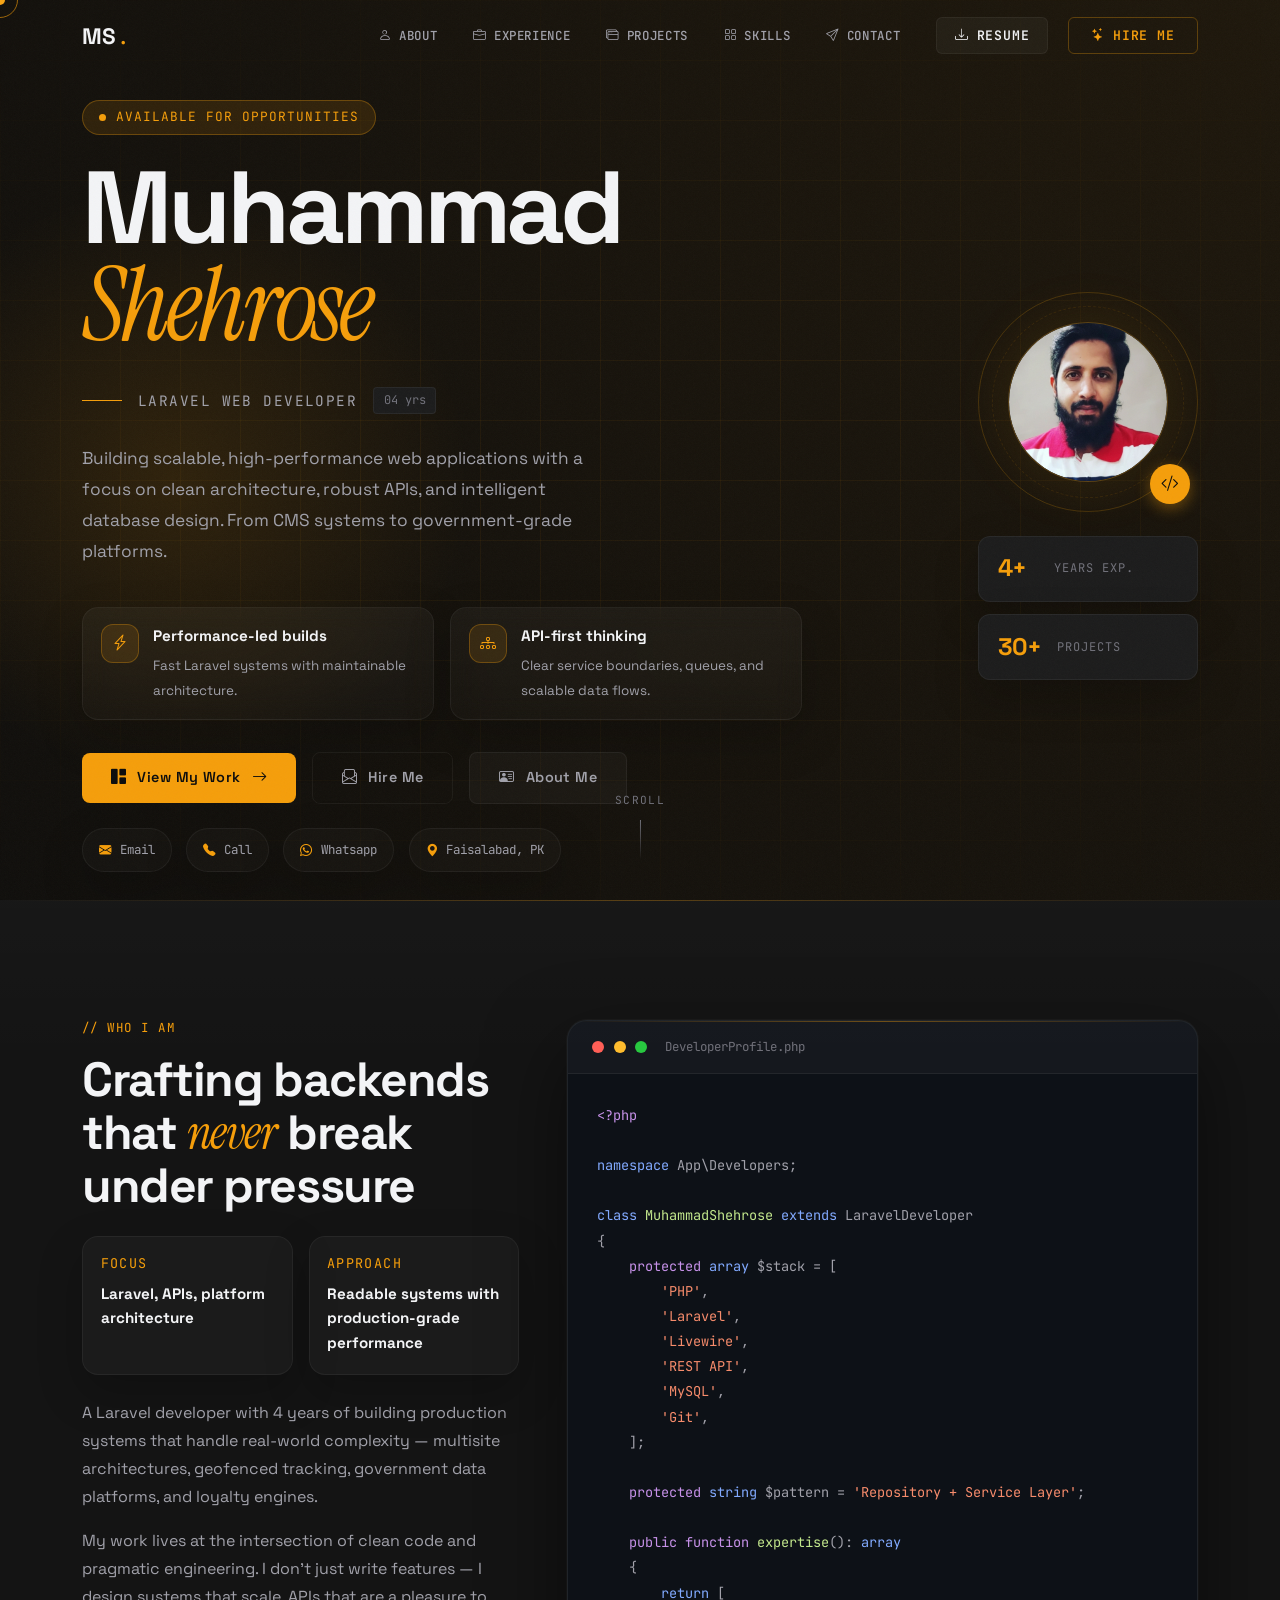
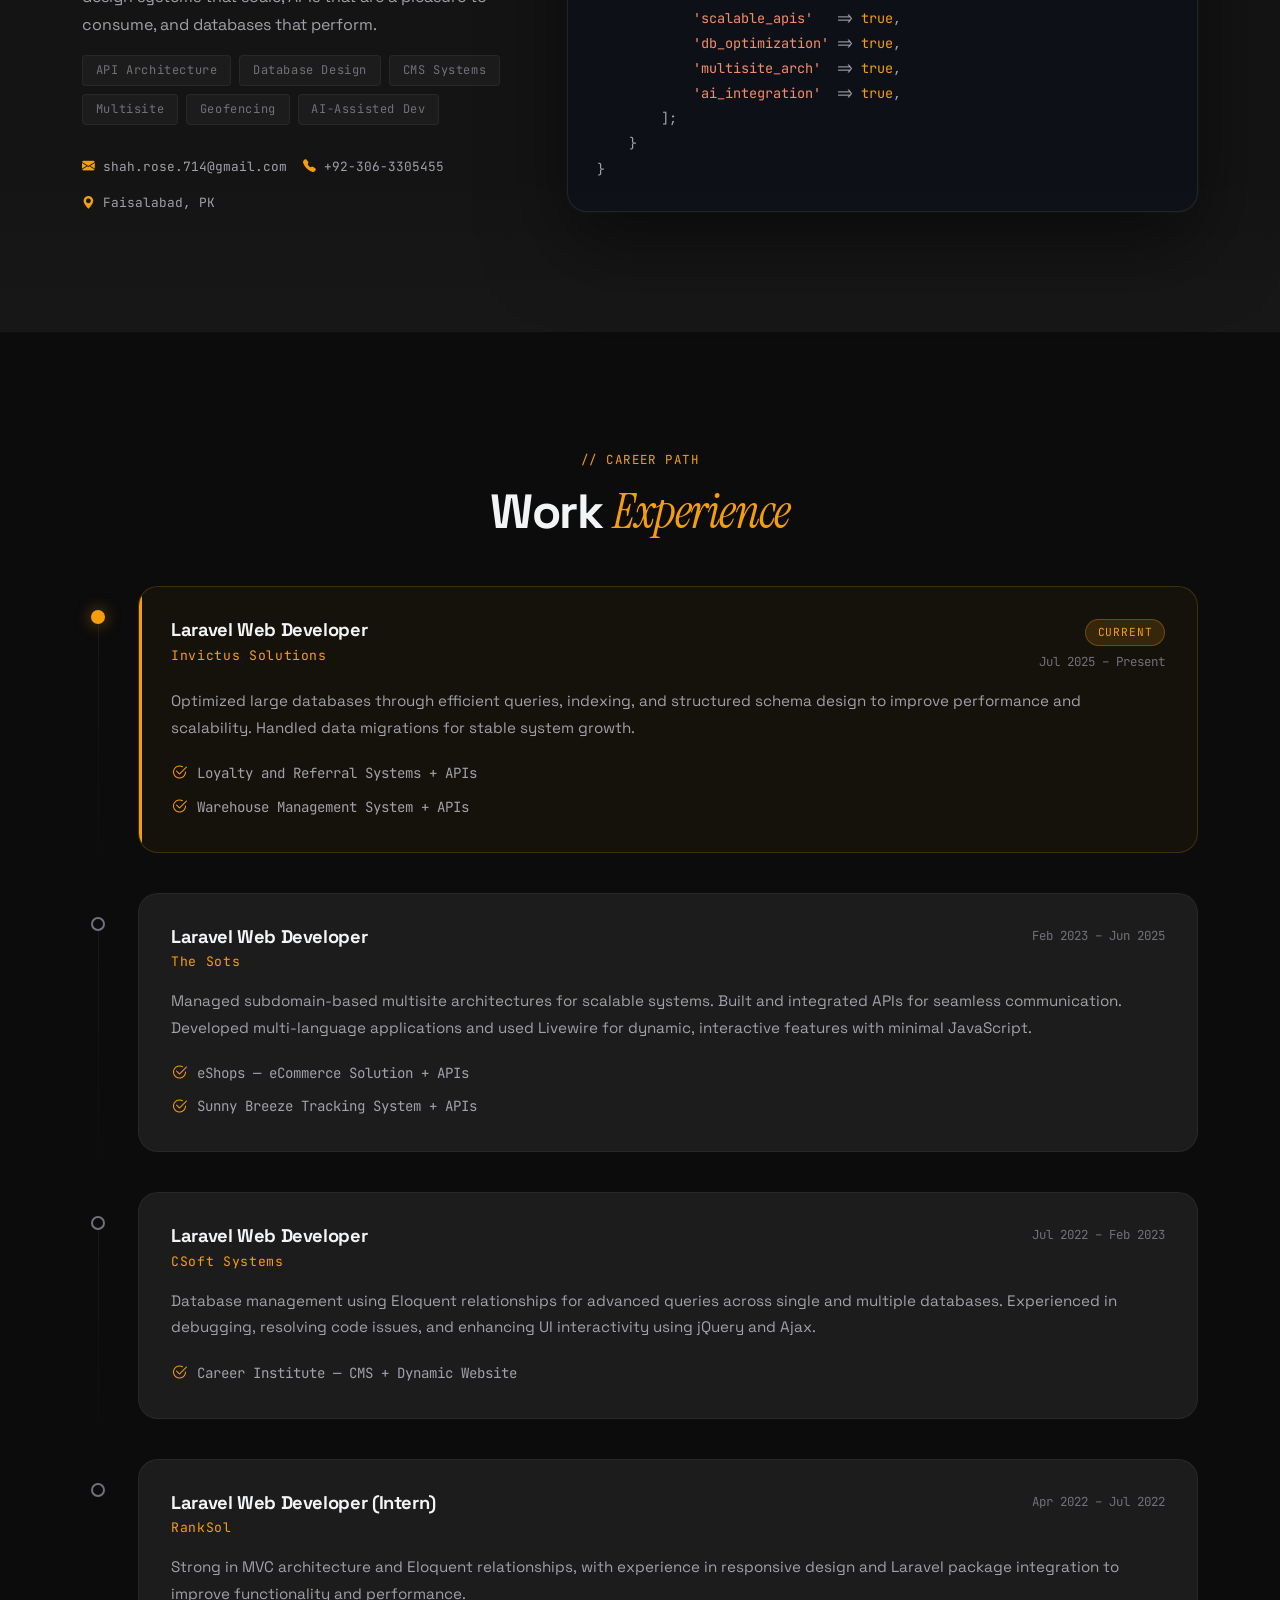
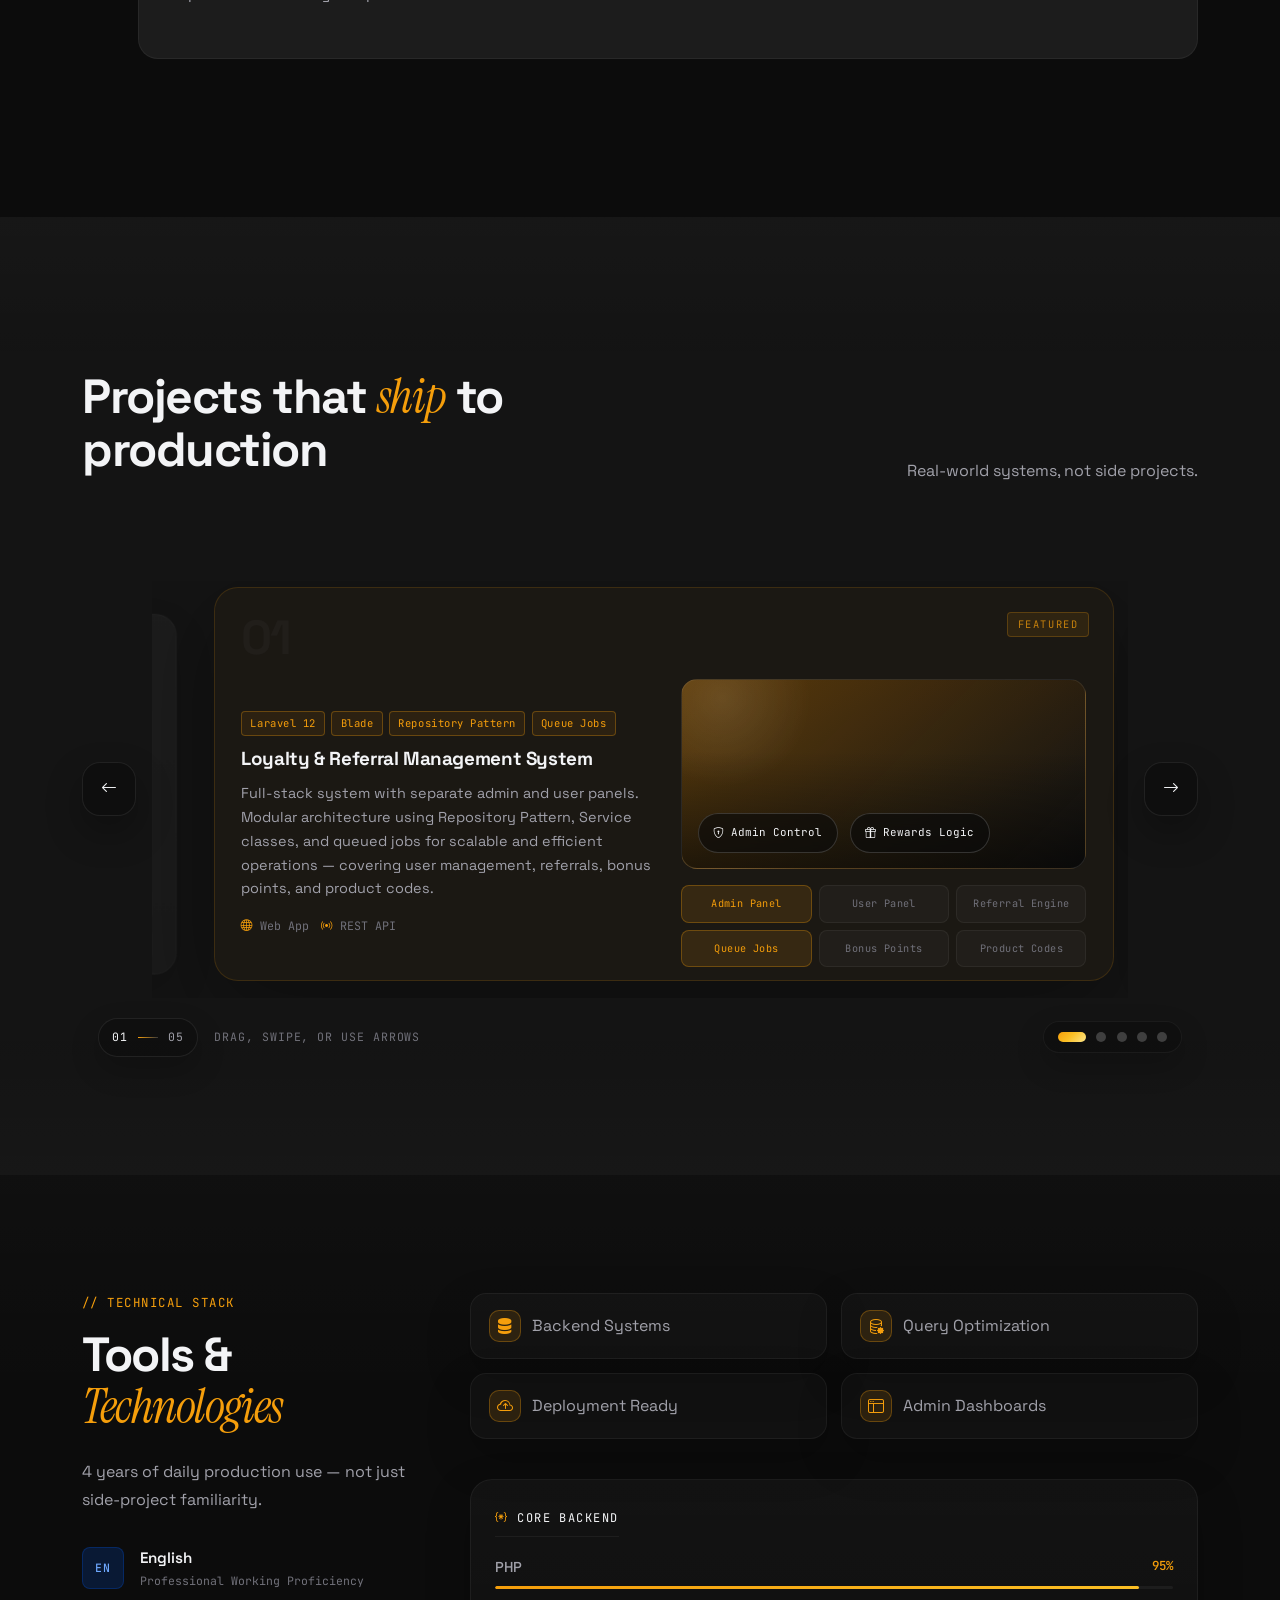
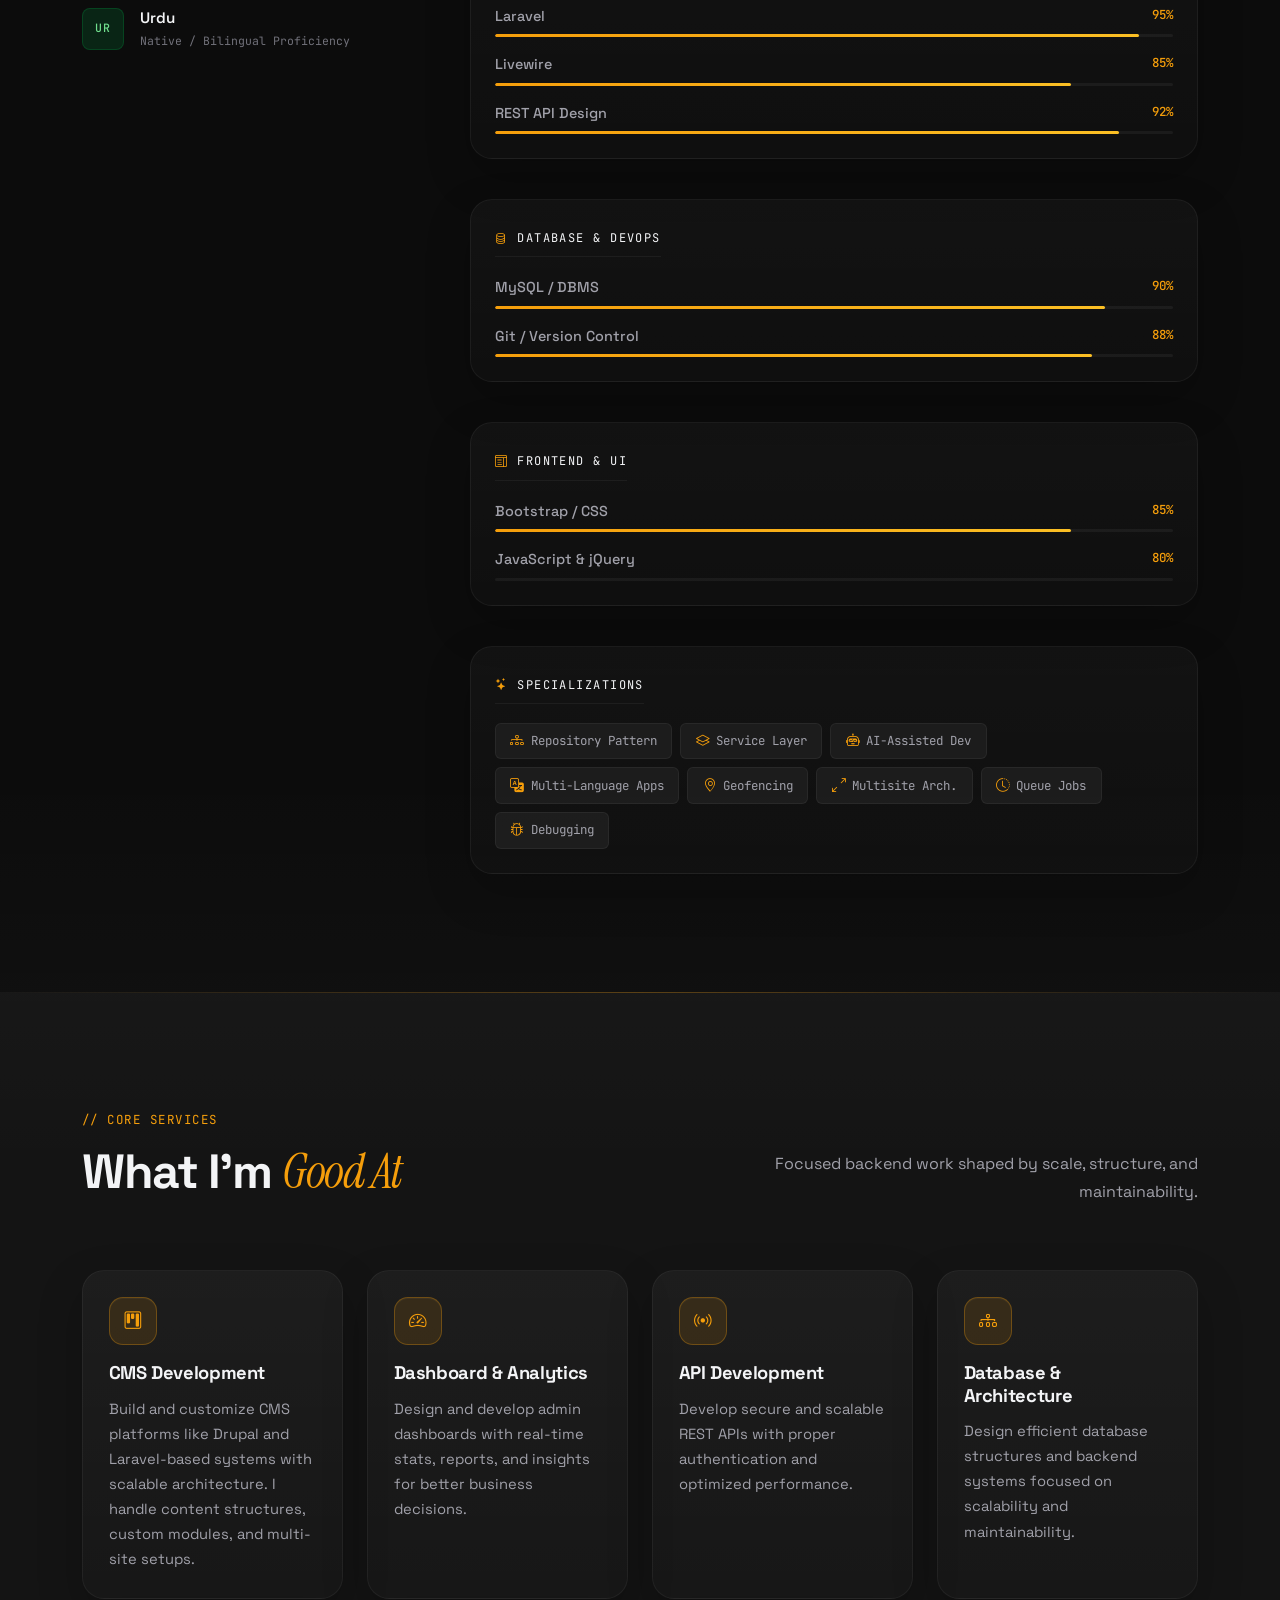
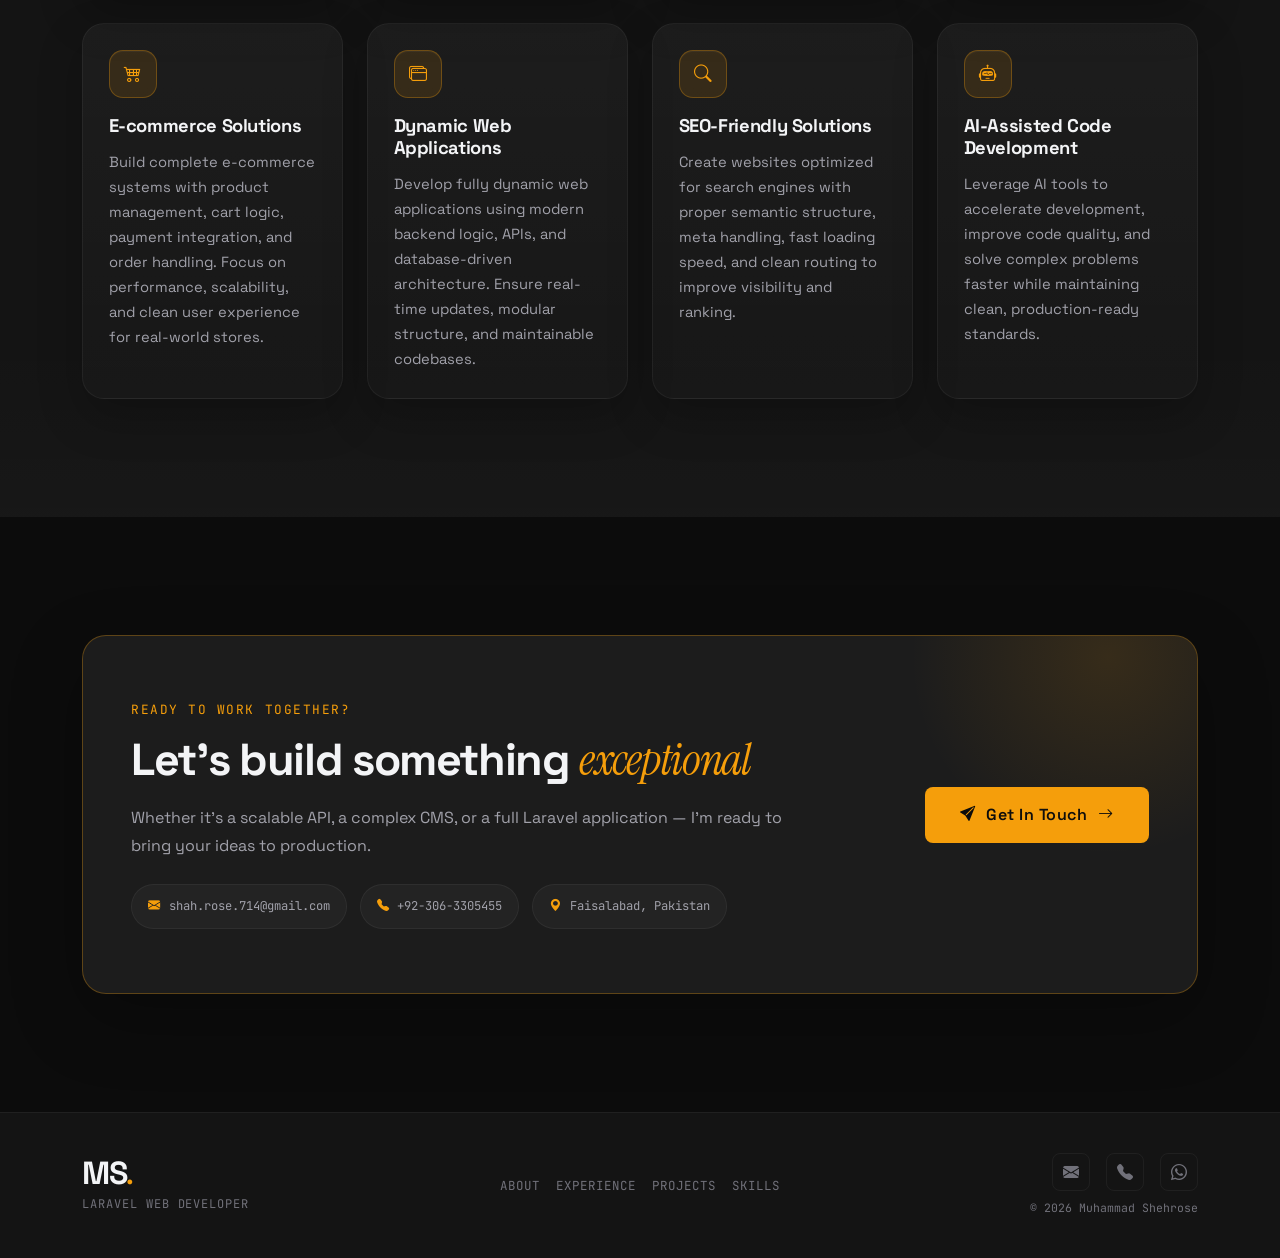
==== commit 9d7eccfd: "what i am good at section added" ====
--- a/index.html
+++ b/index.html
@@ -838,6 +838,121 @@
                         </div>
 
                     </div>
+                </div>
+            </div>
+        </div>
+    </section>
+
+    <!-- ===================== STRENGTHS ===================== -->
+    <section class="strengths-section section-pad">
+        <div class="container-xl">
+            <div class="section-header mb-5">
+                <div class="row align-items-end g-4">
+                    <div class="col-lg-7">
+                        <div class="section-label reveal-up">// Core Services</div>
+                        <h2 class="section-title reveal-up delay-1">What I’m <em>Good At</em></h2>
+                    </div>
+                    <div class="col-lg-5 text-lg-end">
+                        <p class="section-body reveal-up delay-2">Focused backend work shaped by scale, structure, and maintainability.</p>
+                    </div>
+                </div>
+            </div>
+
+            <div class="row g-4 strengths-grid">
+                <div class="col-xl-3 col-md-6 reveal-up">
+                    <article class="strength-card">
+                        <div class="strength-icon">
+                            <i class="bi bi-kanban"></i>
+                        </div>
+                        <h3 class="strength-title">CMS Development</h3>
+                        <p class="strength-desc">
+                            Build and customize CMS platforms like Drupal and Laravel-based systems with scalable architecture. I handle content structures, custom modules, and multi-site setups.
+                        </p>
+                    </article>
+                </div>
+
+                <div class="col-xl-3 col-md-6 reveal-up delay-1">
+                    <article class="strength-card">
+                        <div class="strength-icon">
+                            <i class="bi bi-speedometer2"></i>
+                        </div>
+                        <h3 class="strength-title">Dashboard &amp; Analytics</h3>
+                        <p class="strength-desc">
+                            Design and develop admin dashboards with real-time stats, reports, and insights for better business decisions.
+                        </p>
+                    </article>
+                </div>
+
+                <div class="col-xl-3 col-md-6 reveal-up delay-2">
+                    <article class="strength-card">
+                        <div class="strength-icon">
+                            <i class="bi bi-broadcast"></i>
+                        </div>
+                        <h3 class="strength-title">API Development</h3>
+                        <p class="strength-desc">
+                            Develop secure and scalable REST APIs with proper authentication and optimized performance.
+                        </p>
+                    </article>
+                </div>
+
+                <div class="col-xl-3 col-md-6 reveal-up delay-3">
+                    <article class="strength-card">
+                        <div class="strength-icon">
+                            <i class="bi bi-diagram-3"></i>
+                        </div>
+                        <h3 class="strength-title">Database &amp; Architecture</h3>
+                        <p class="strength-desc">
+                            Design efficient database structures and backend systems focused on scalability and maintainability.
+                        </p>
+                    </article>
+                </div>
+
+                <div class="col-xl-3 col-md-6 reveal-up">
+                    <article class="strength-card">
+                        <div class="strength-icon">
+                            <i class="bi bi-cart4"></i>
+                        </div>
+                        <h3 class="strength-title">E-commerce Solutions</h3>
+                        <p class="strength-desc">
+                            Build complete e-commerce systems with product management, cart logic, payment integration, and order handling. Focus on performance, scalability, and clean user experience for real-world stores.
+                        </p>
+                    </article>
+                </div>
+
+                <div class="col-xl-3 col-md-6 reveal-up delay-1">
+                    <article class="strength-card">
+                        <div class="strength-icon">
+                            <i class="bi bi-window-stack"></i>
+                        </div>
+                        <h3 class="strength-title">Dynamic Web Applications</h3>
+                        <p class="strength-desc">
+                            Develop fully dynamic web applications using modern backend logic, APIs, and database-driven architecture. Ensure real-time updates, modular structure, and maintainable codebases.
+                        </p>
+                    </article>
+                </div>
+
+                <div class="col-xl-3 col-md-6 reveal-up delay-2">
+                    <article class="strength-card">
+                        <div class="strength-icon">
+                            <i class="bi bi-search"></i>
+                        </div>
+                        <h3 class="strength-title">SEO-Friendly Solutions</h3>
+                        <p class="strength-desc">
+                            Create websites optimized for search engines with proper semantic structure, meta handling, fast loading speed, and clean routing to improve visibility and ranking.
+                        </p>
+                    </article>
+                </div>
+
+                <div class="col-xl-3 col-md-6 reveal-up delay-3">
+                    <article class="strength-card">
+                        <div class="strength-icon">
+                            <i class="bi bi-robot"></i>
+                        </div>
+                        <h3 class="strength-title">AI-Assisted Code Development</h3>
+                        <p class="strength-desc">
+                            Leverage AI tools to accelerate development, improve code quality, and solve complex problems faster while maintaining clean, production-ready standards.
+                        </p>
+                    </article>
                 </div>
             </div>
         </div>
--- a/css/style.css
+++ b/css/style.css
@@ -1985,6 +1985,107 @@
 }
 
 /* ============================================================
+   STRENGTHS SECTION
+   ============================================================ */
+.strengths-section {
+    background: var(--bg-secondary);
+    position: relative;
+}
+
+.strengths-section::before,
+.strengths-section::after {
+    content: '';
+    position: absolute;
+    left: 0;
+    right: 0;
+    pointer-events: none;
+}
+
+.strengths-section::before {
+    top: 0;
+    height: 1px;
+    background: linear-gradient(to right, transparent, var(--border-accent), transparent);
+}
+
+.strengths-section::after {
+    inset: 0;
+    background: linear-gradient(180deg, rgba(255, 255, 255, 0.015), transparent 16%, transparent 84%, rgba(255, 255, 255, 0.015));
+}
+
+.strengths-grid {
+    position: relative;
+    z-index: 1;
+}
+
+.strength-card {
+    height: 100%;
+    padding: 1.6rem;
+    border-radius: 22px;
+    border: 1px solid var(--border);
+    background: linear-gradient(180deg, rgba(255, 255, 255, 0.04), rgba(255, 255, 255, 0.015));
+    box-shadow: var(--shadow-card);
+    position: relative;
+    overflow: hidden;
+    transition: transform 0.3s ease, border-color 0.3s ease, box-shadow 0.3s ease, background 0.3s ease;
+}
+
+.strength-card::after {
+    content: '';
+    position: absolute;
+    inset: 0;
+    background: linear-gradient(135deg, rgba(245, 158, 11, 0.05), transparent 60%);
+    opacity: 0;
+    transition: opacity 0.3s ease;
+    pointer-events: none;
+}
+
+.strength-card:hover {
+    transform: translateY(-4px);
+    border-color: var(--border-accent);
+    box-shadow: 0 24px 60px rgba(0, 0, 0, 0.28);
+    background: linear-gradient(180deg, rgba(255, 255, 255, 0.05), rgba(255, 255, 255, 0.02));
+}
+
+.strength-card:hover::after {
+    opacity: 1;
+}
+
+.strength-icon {
+    width: 3rem;
+    height: 3rem;
+    border-radius: 14px;
+    display: inline-flex;
+    align-items: center;
+    justify-content: center;
+    margin-bottom: 1.1rem;
+    color: var(--accent);
+    background: var(--accent-dim);
+    border: 1px solid var(--border-accent);
+    box-shadow: inset 0 1px 0 rgba(255, 255, 255, 0.04);
+}
+
+.strength-icon i {
+    font-size: 1.1rem;
+}
+
+.strength-title {
+    font-family: var(--font-display);
+    font-weight: 700;
+    font-size: 1.15rem;
+    letter-spacing: -0.02em;
+    color: var(--text-primary);
+    margin-bottom: 0.8rem;
+}
+
+.strength-desc {
+    margin: 0;
+    font-size: 0.92rem;
+    line-height: 1.7;
+    color: var(--text-secondary);
+    max-width: 32ch;
+}
+
+/* ============================================================
    EDUCATION SECTION
    ============================================================ */
 .edu-section {
@@ -2334,6 +2435,10 @@
         max-width: 420px;
     }
 
+    .strength-card {
+        padding: 1.4rem;
+    }
+
     .project-media-featured {
         min-height: 220px;
     }
@@ -2457,6 +2562,10 @@
         text-align: right;
     }
 
+    .strength-card {
+        padding: 1.3rem;
+    }
+
     .section-pad {
         padding: 55px 0;
     }
@@ -2571,6 +2680,15 @@
         text-align: left;
     }
 
+    .strength-card {
+        padding: 1.2rem;
+        border-radius: 18px;
+    }
+
+    .strength-title {
+        font-size: 1.05rem;
+    }
+
     .hero-title {
         font-size: 2.2rem;
     }
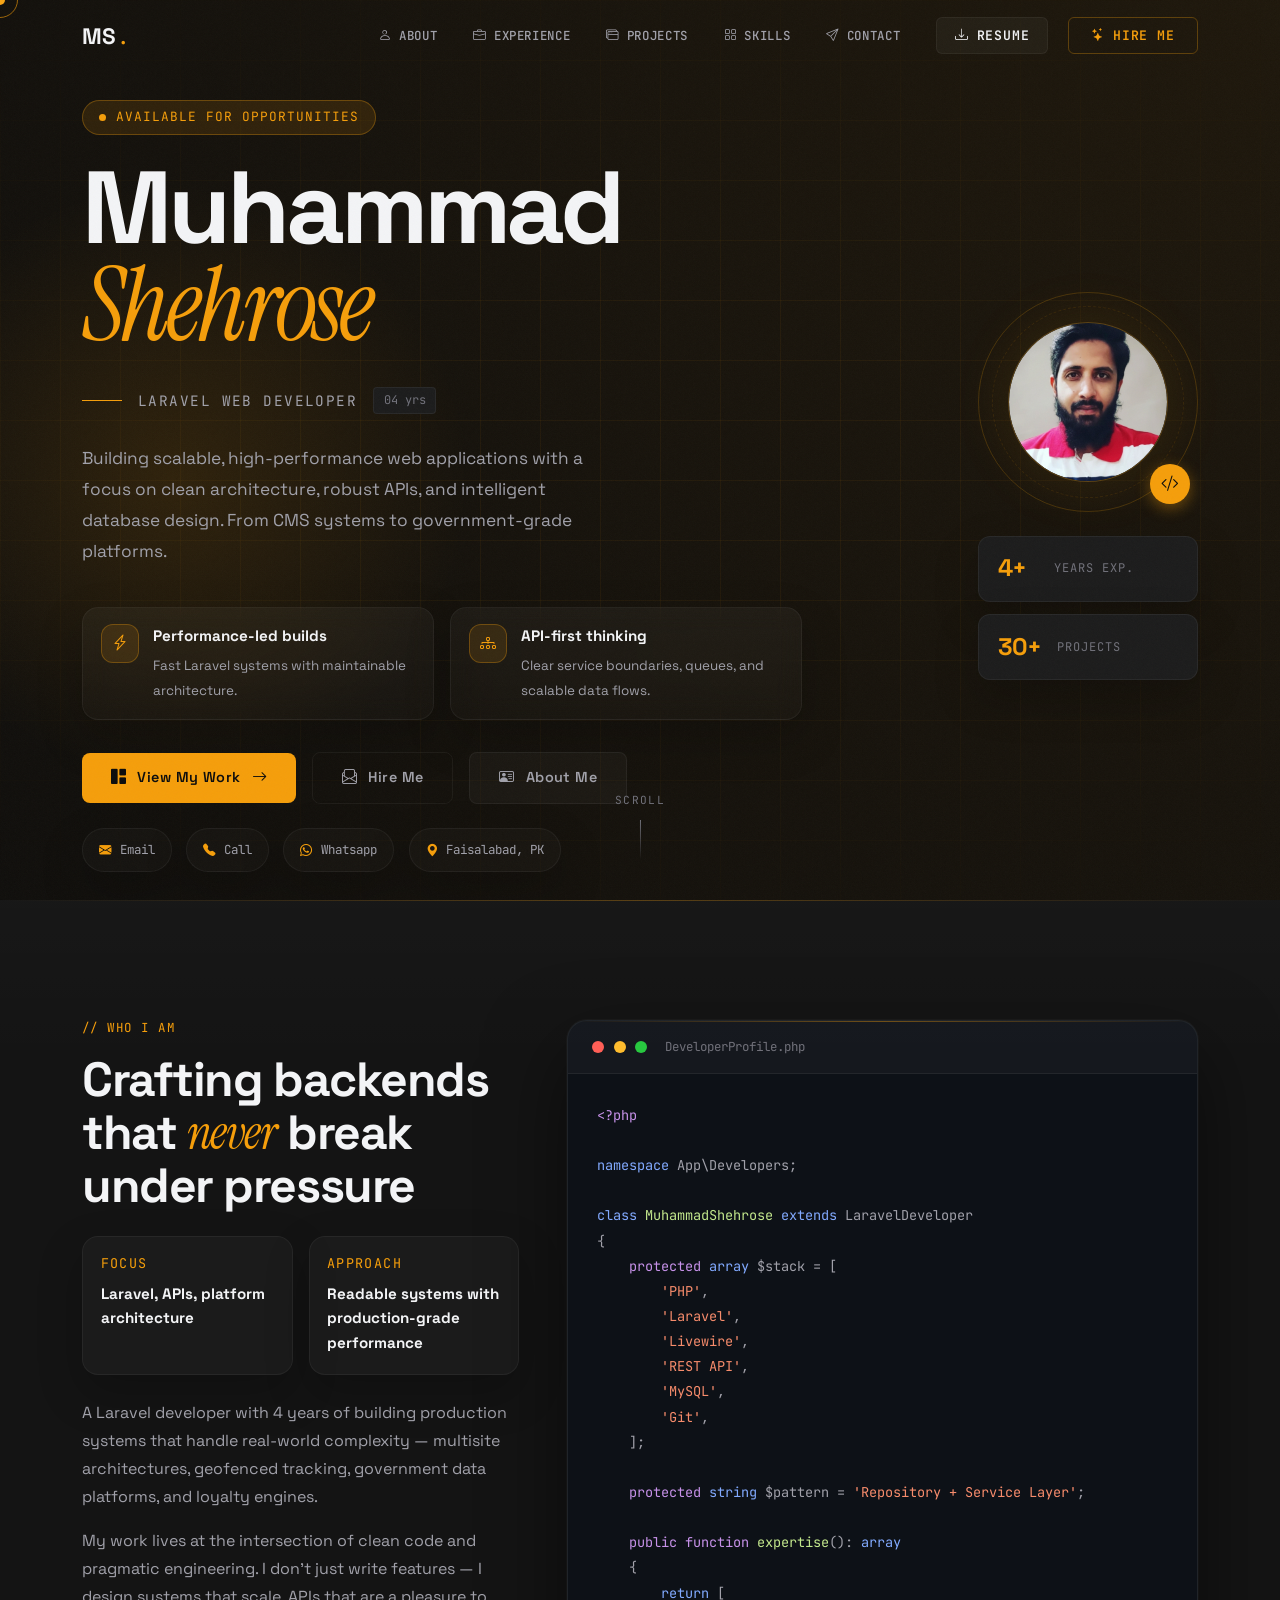
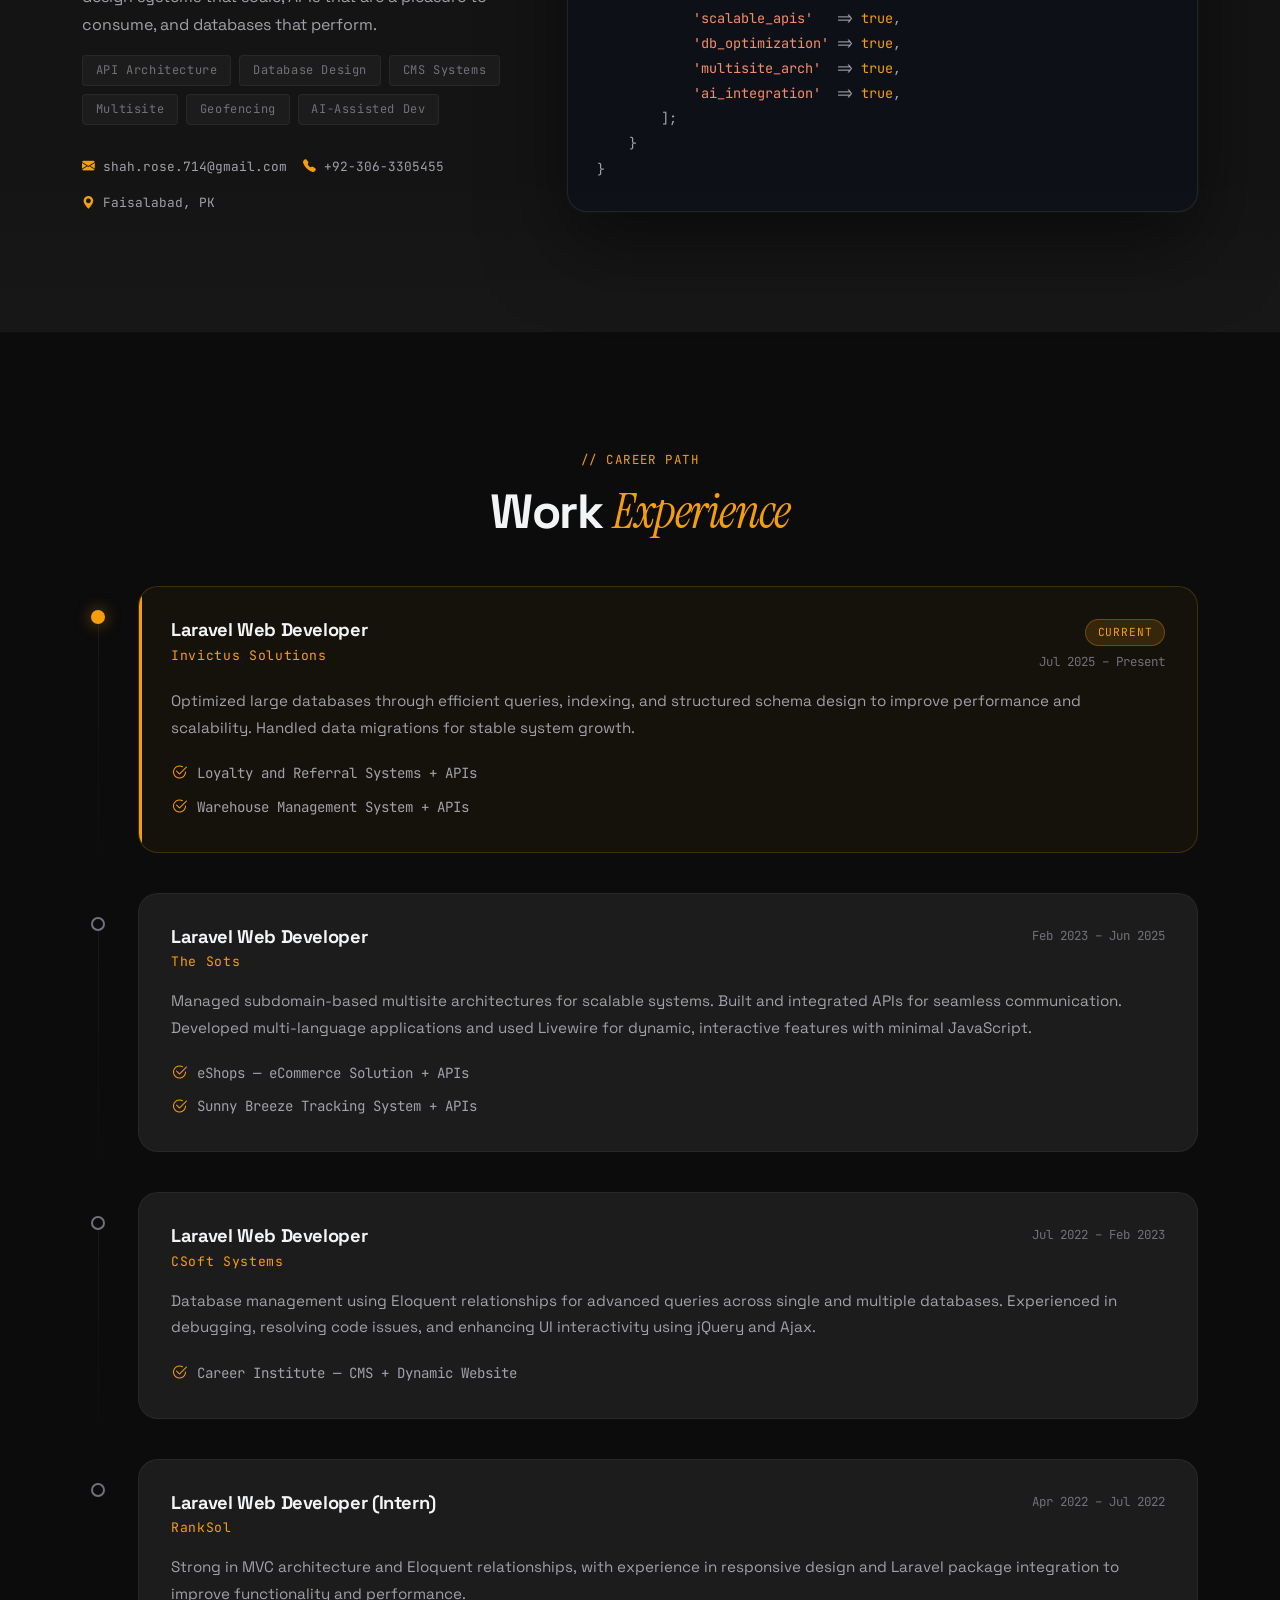
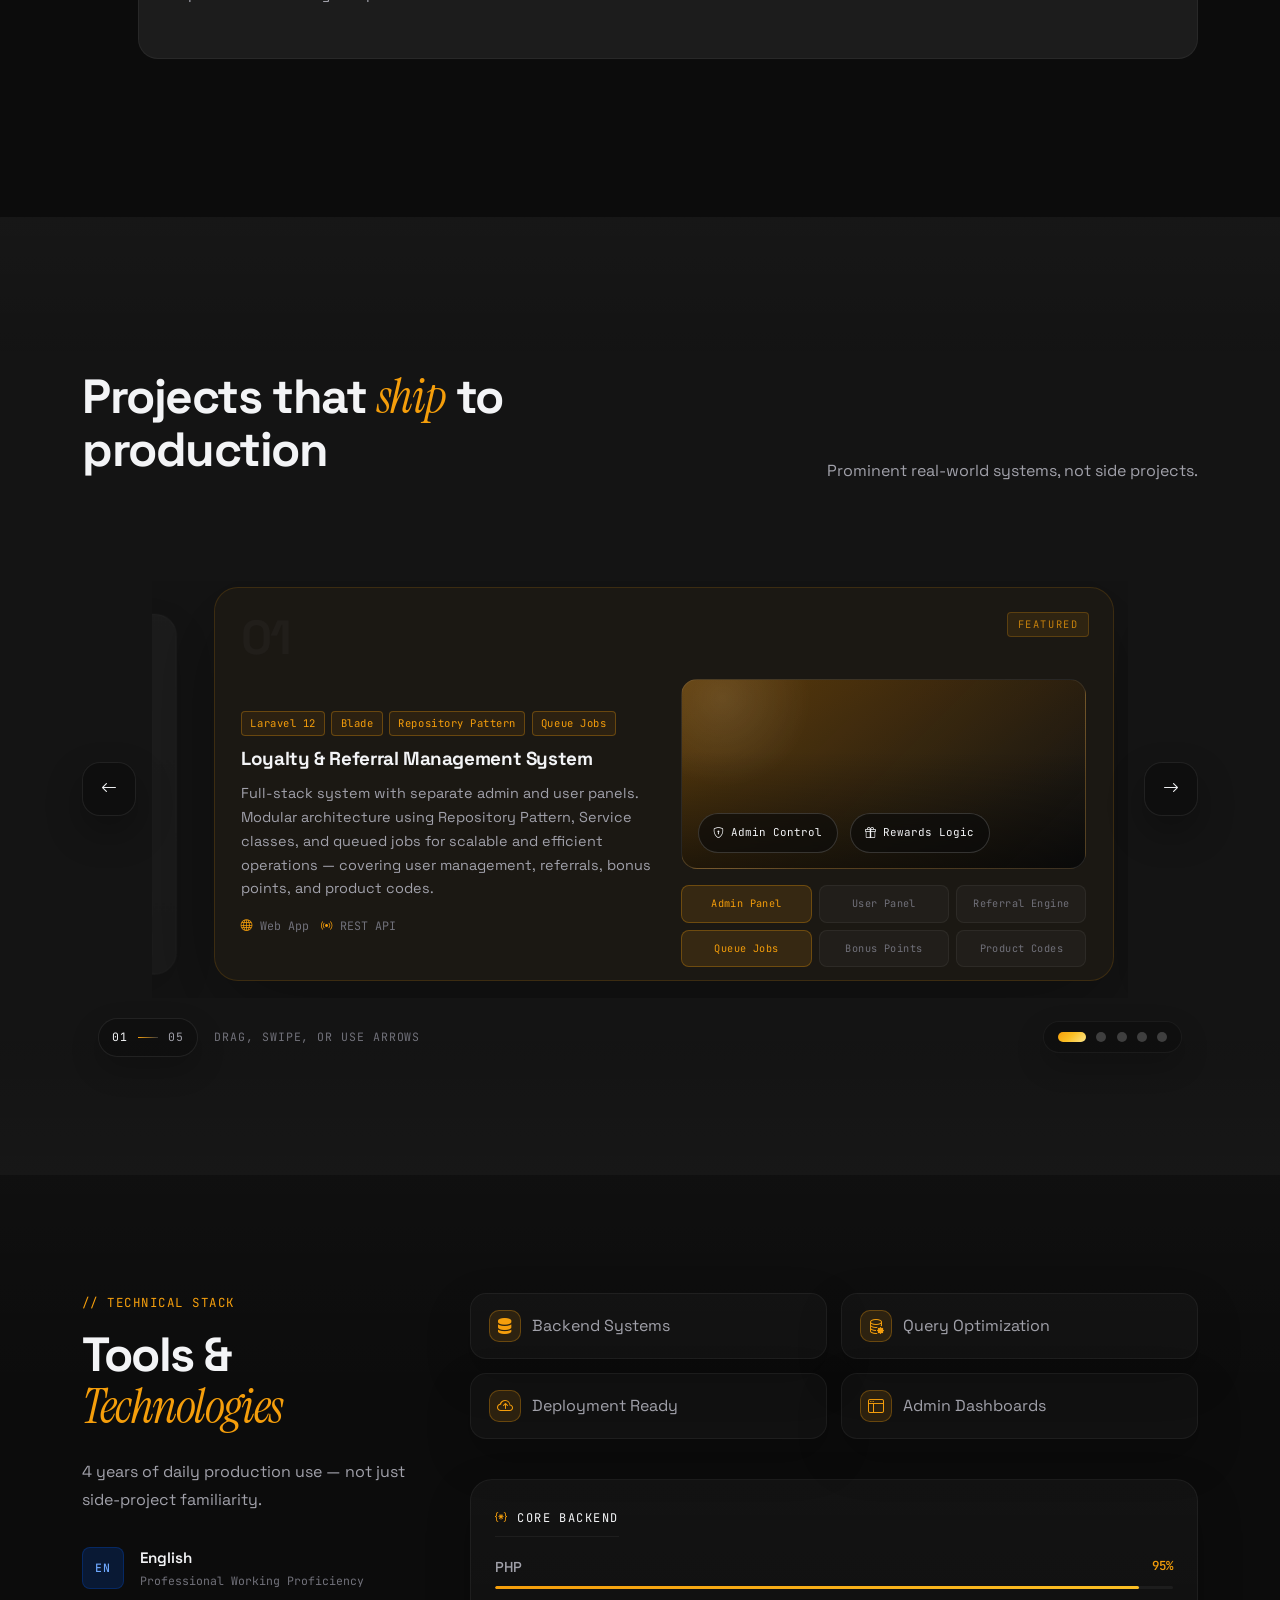
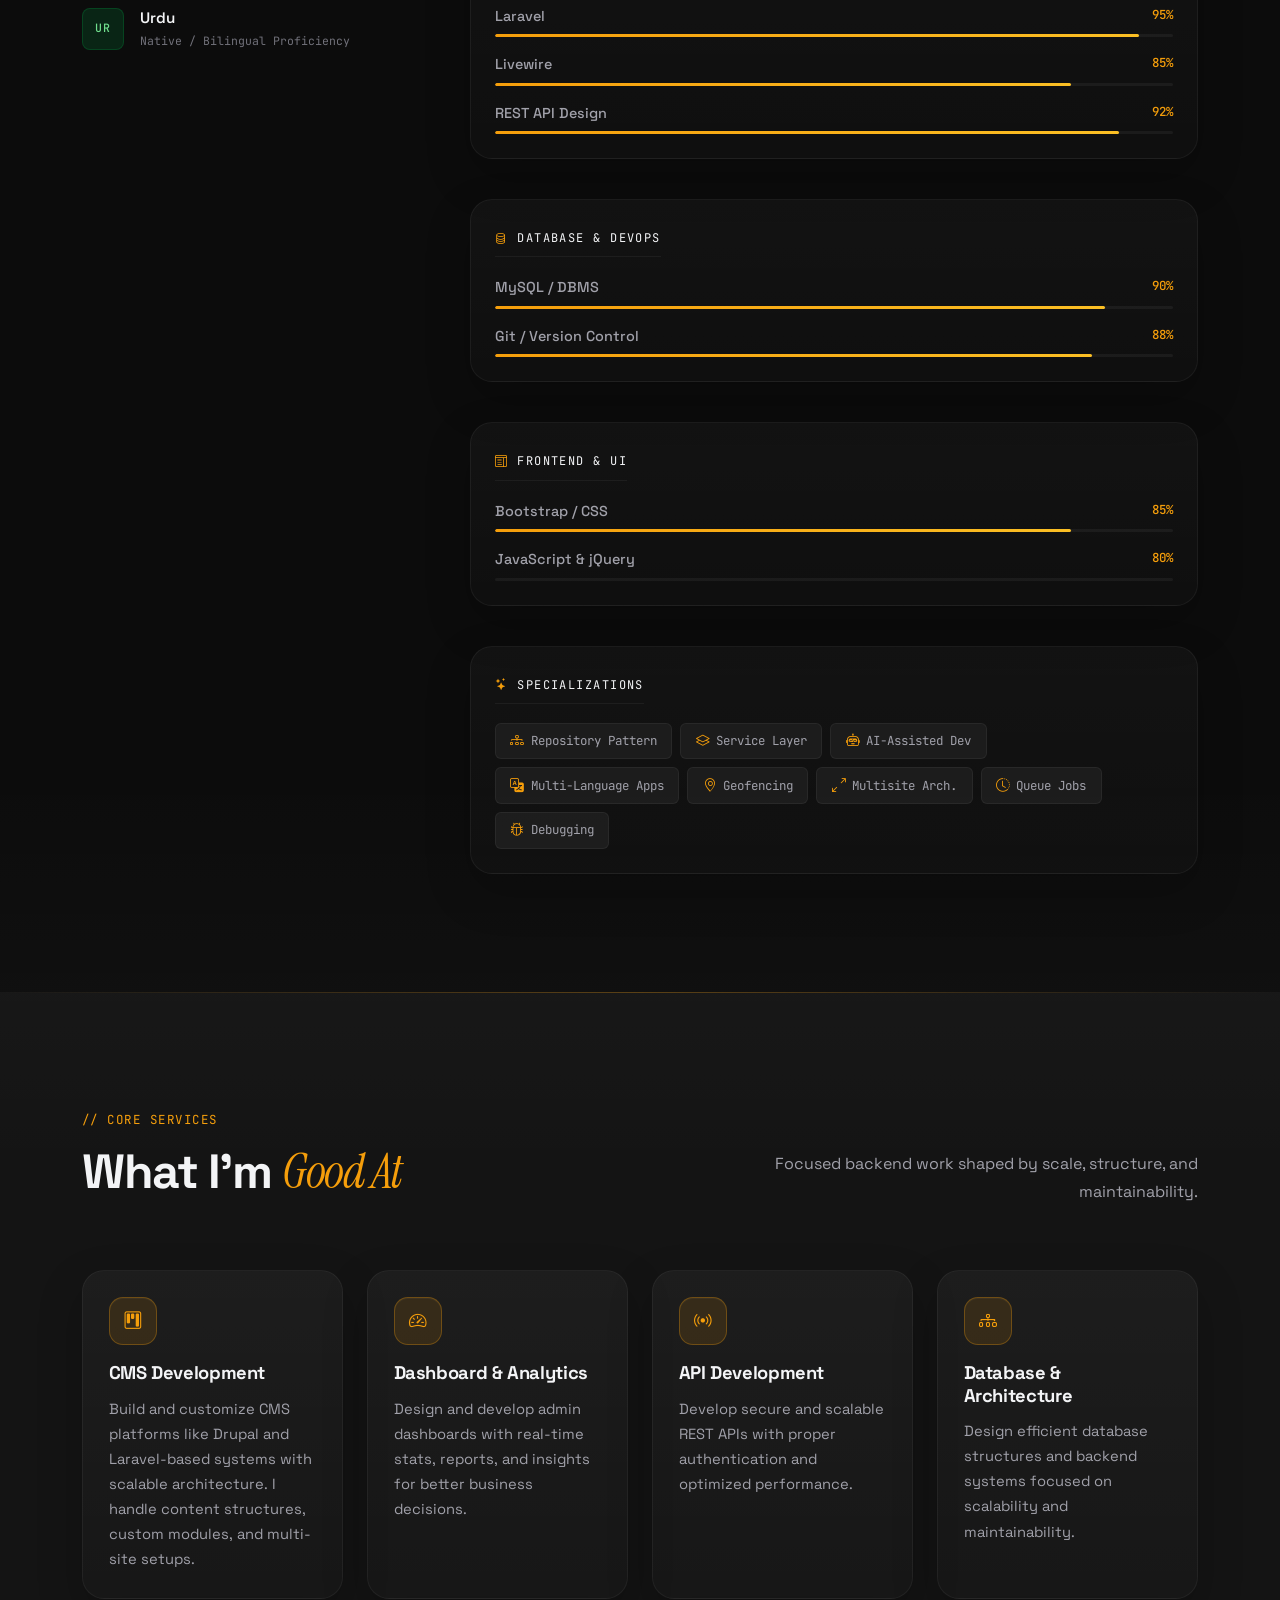
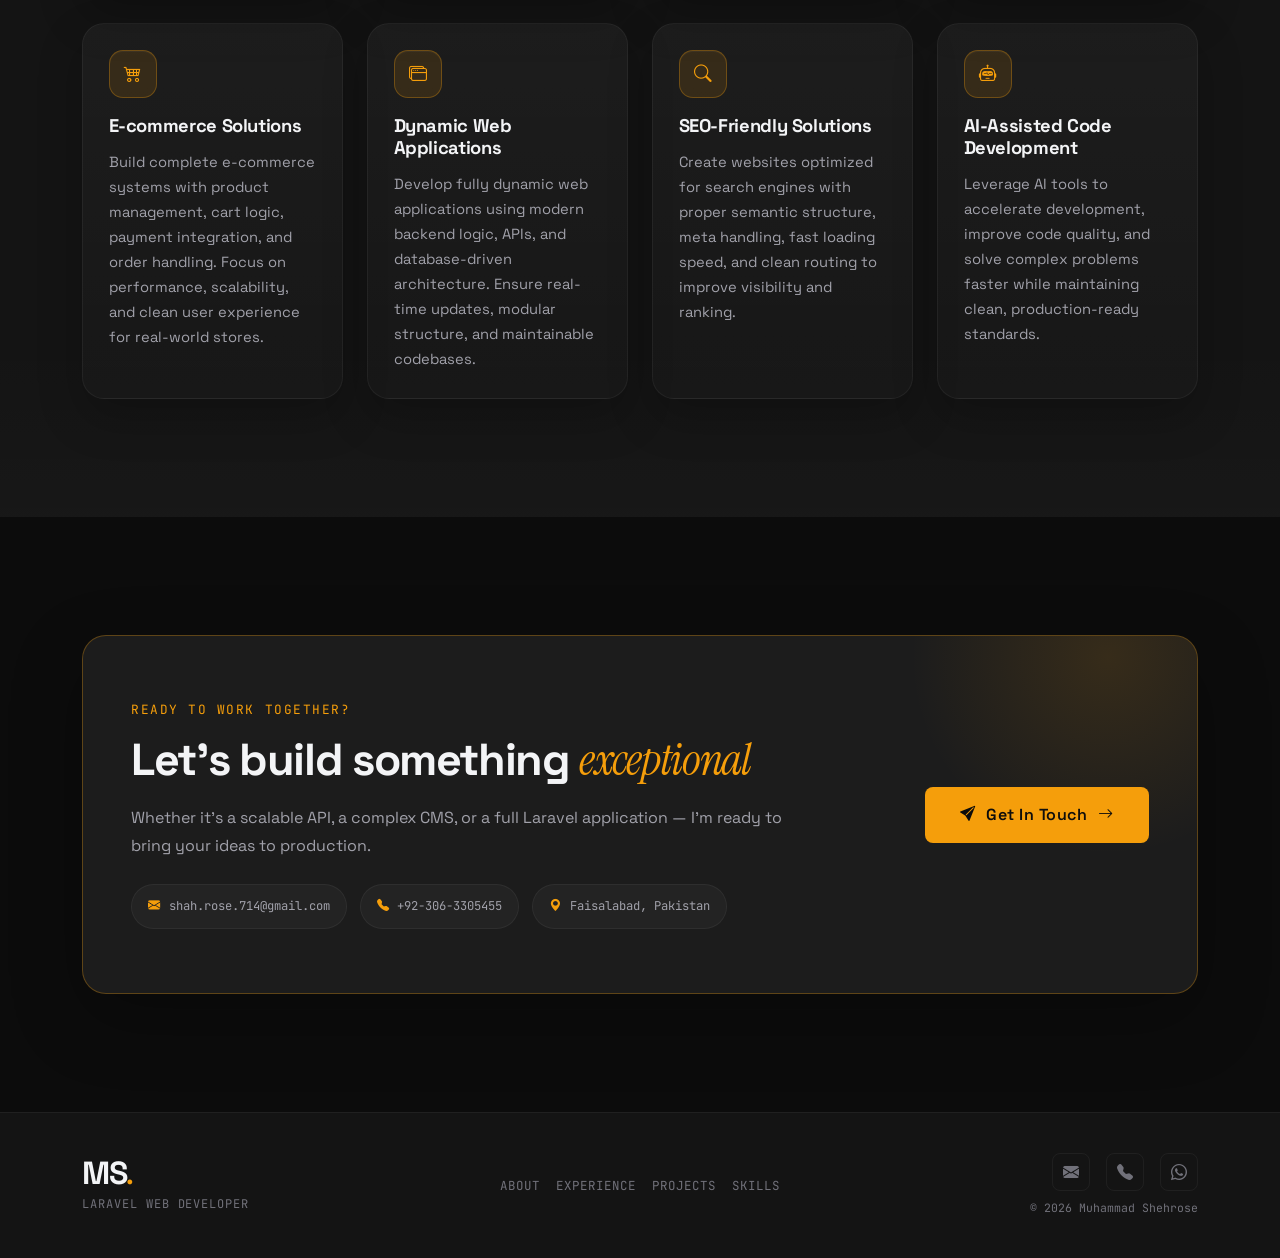
==== commit aa02df95: "fixing in landing page" ====
--- a/index.html
+++ b/index.html
@@ -454,7 +454,7 @@
                         <h2 class="section-title reveal-up delay-1">Projects that <em>ship</em> to production</h2>
                     </div>
                     <div class="col-lg-5 text-lg-end">
-                        <p class="section-body reveal-up delay-2">Real-world systems, not side projects.</p>
+                        <p class="section-body reveal-up delay-2">Prominent real-world systems, not side projects.</p>
                     </div>
                 </div>
             </div>
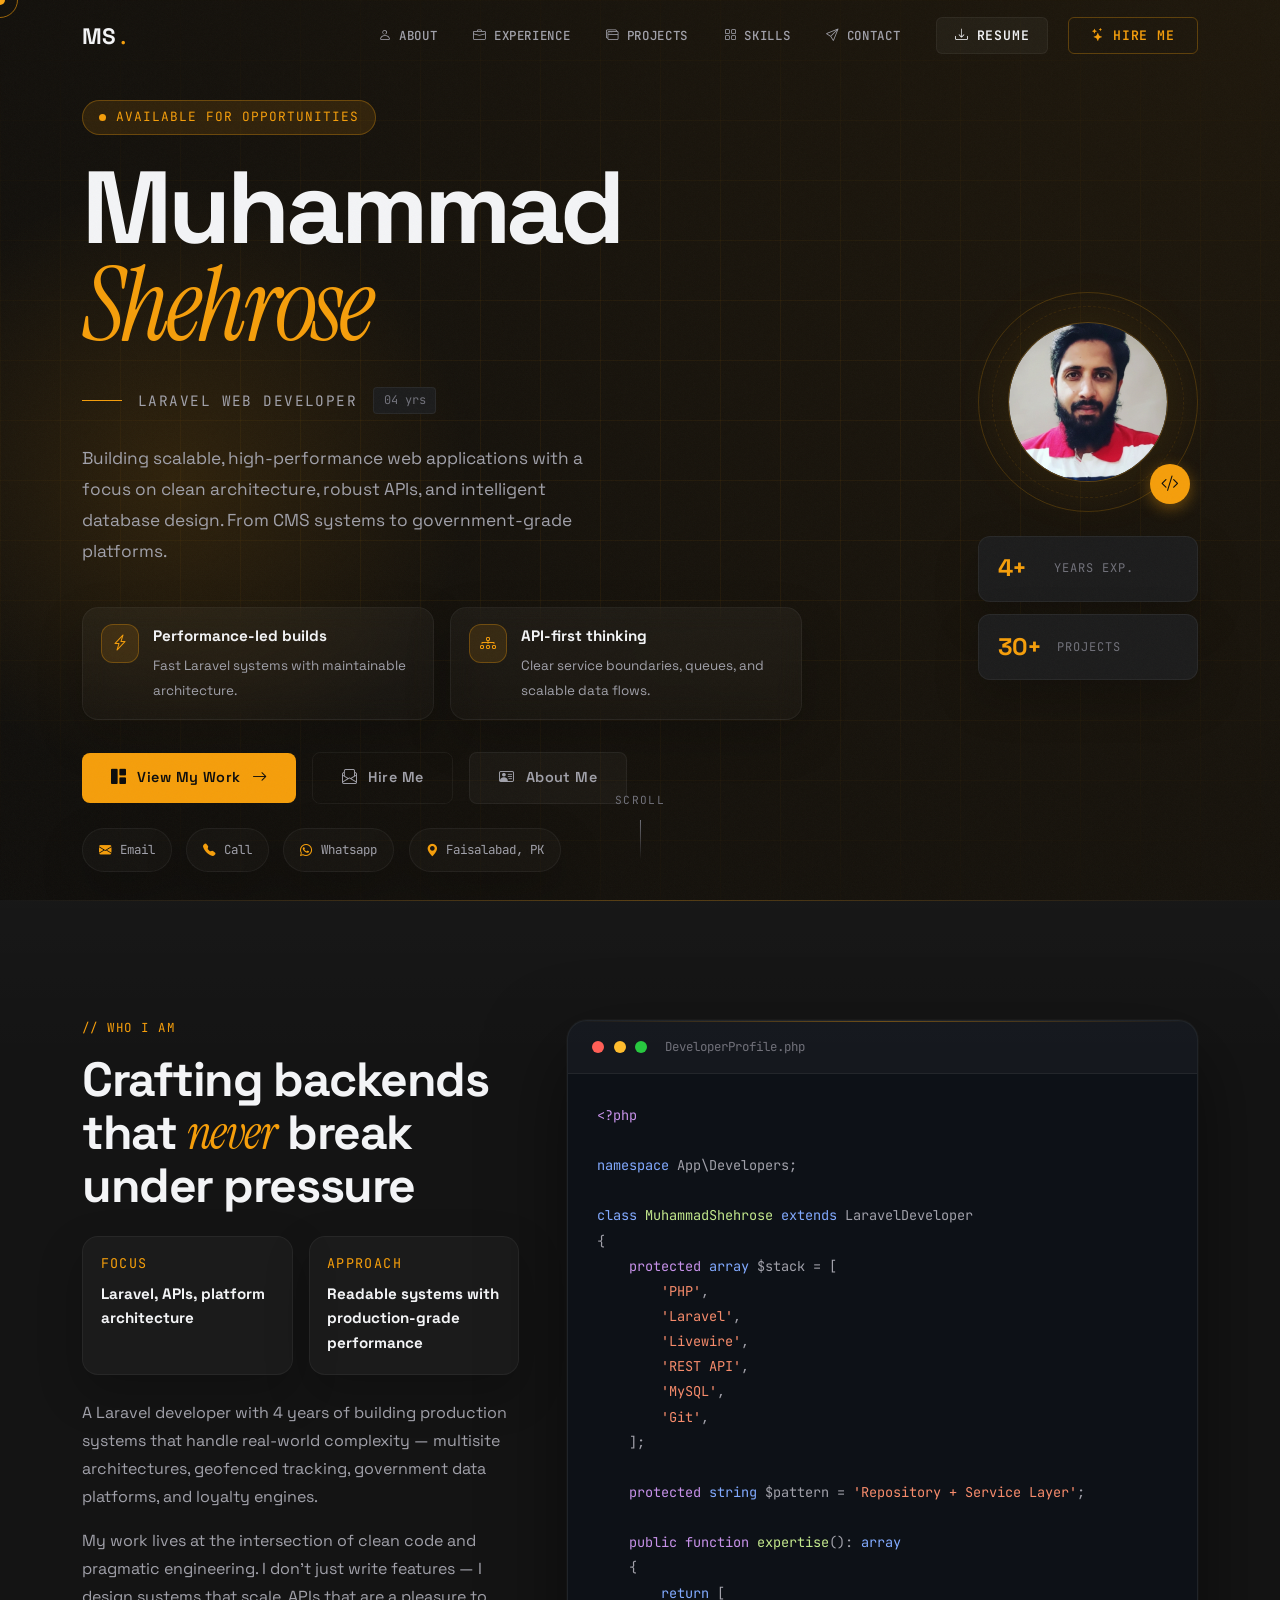
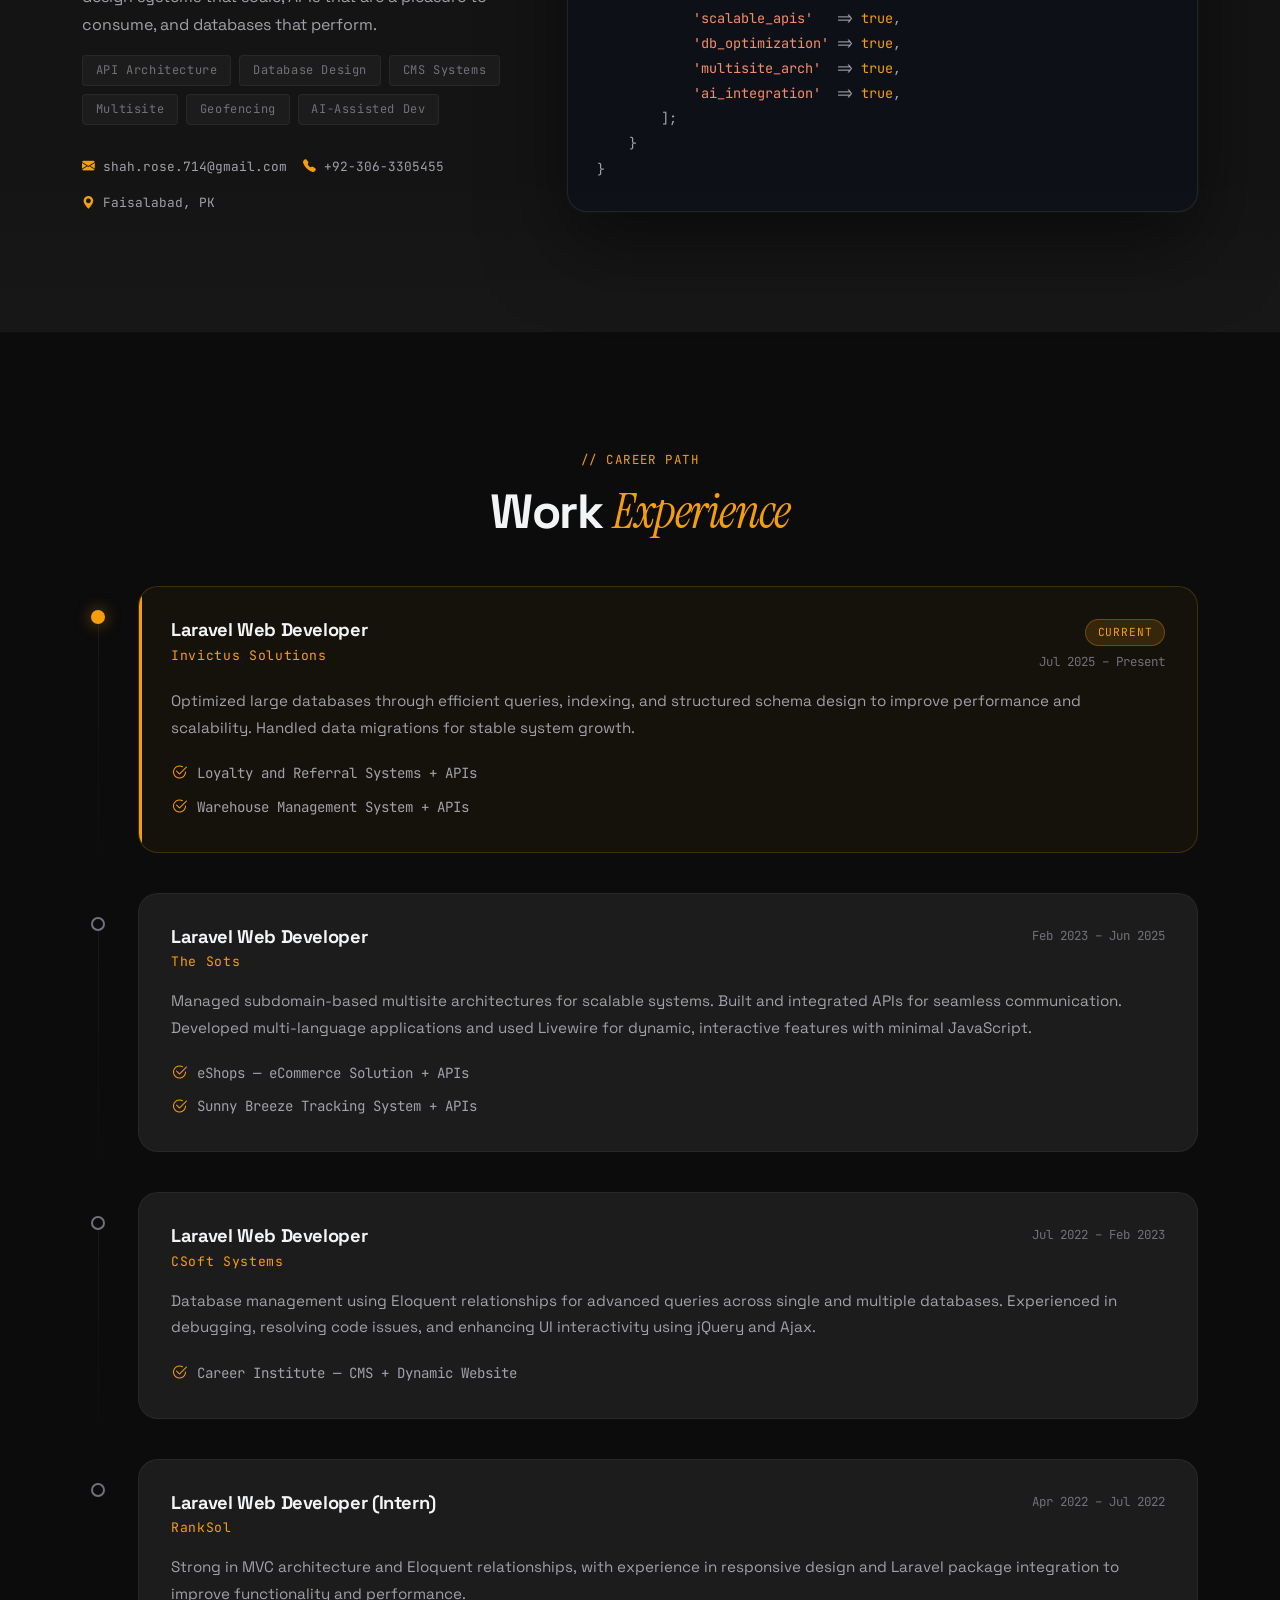
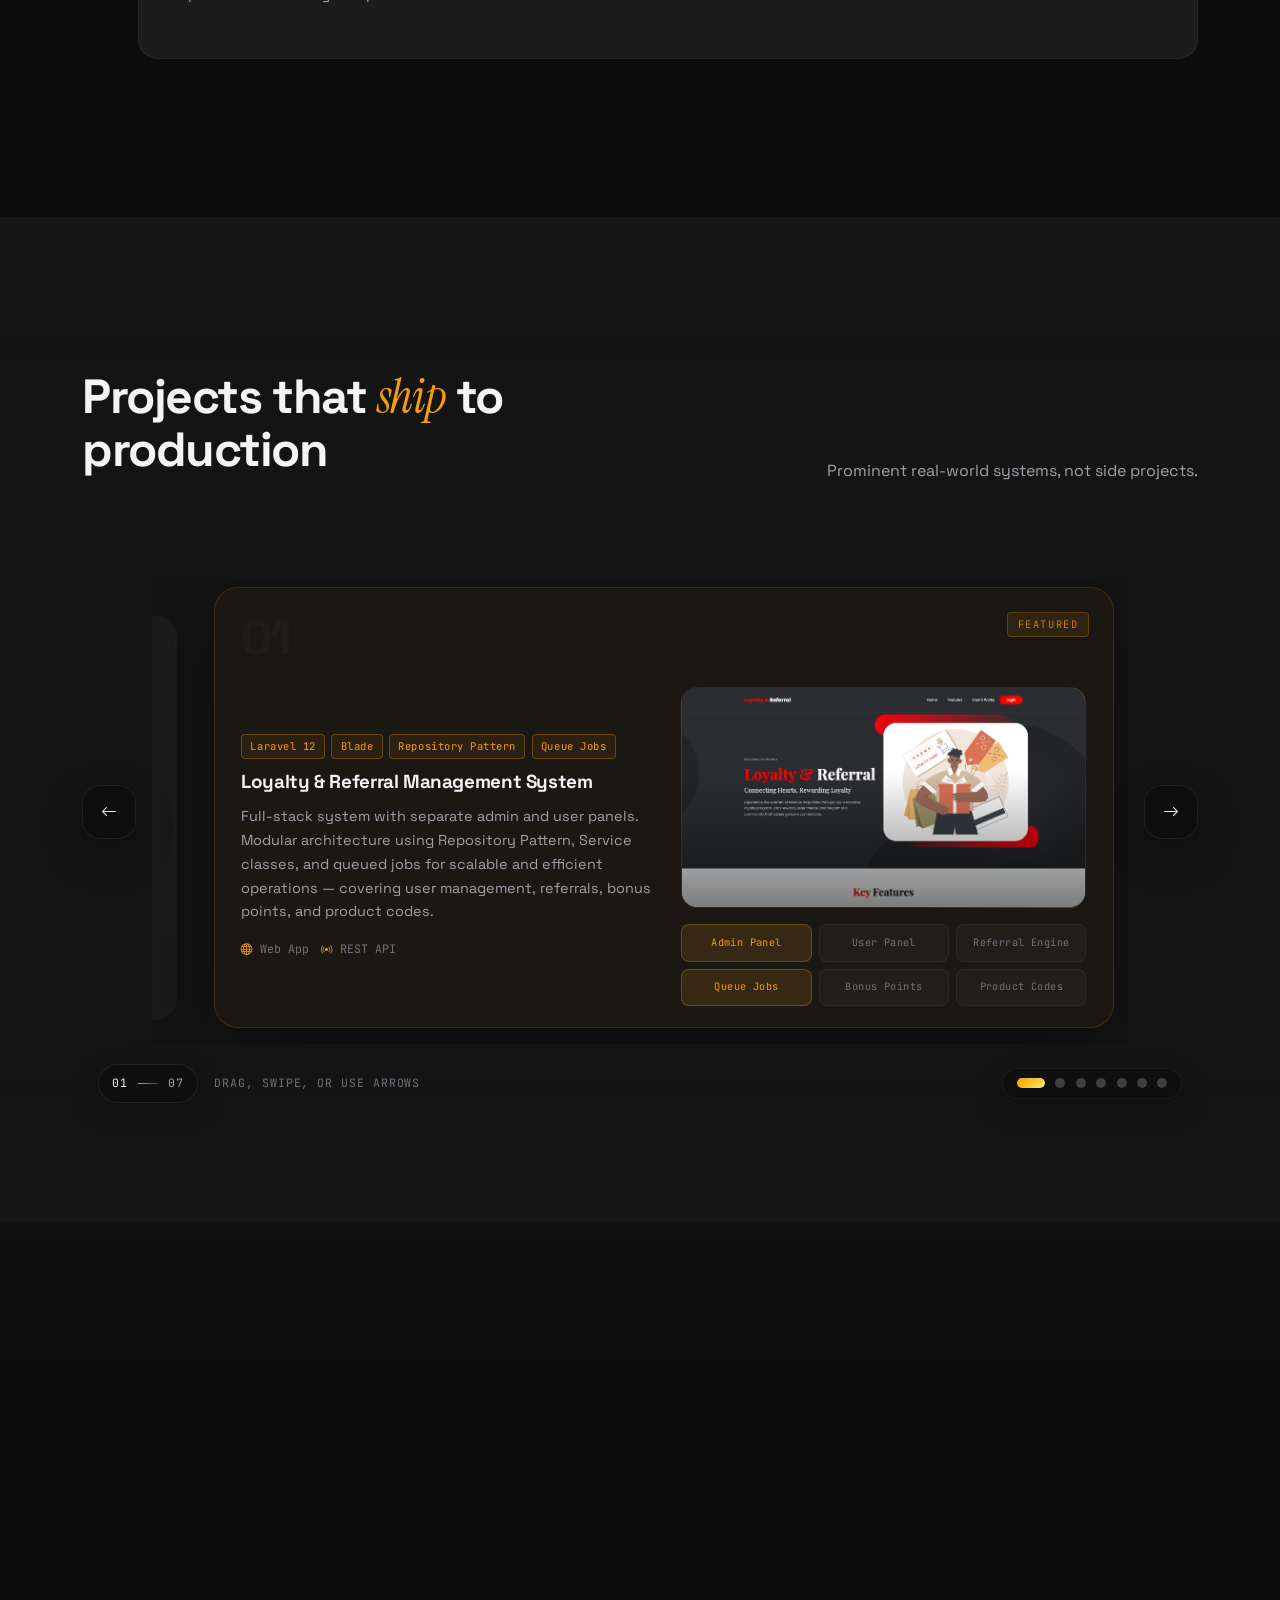
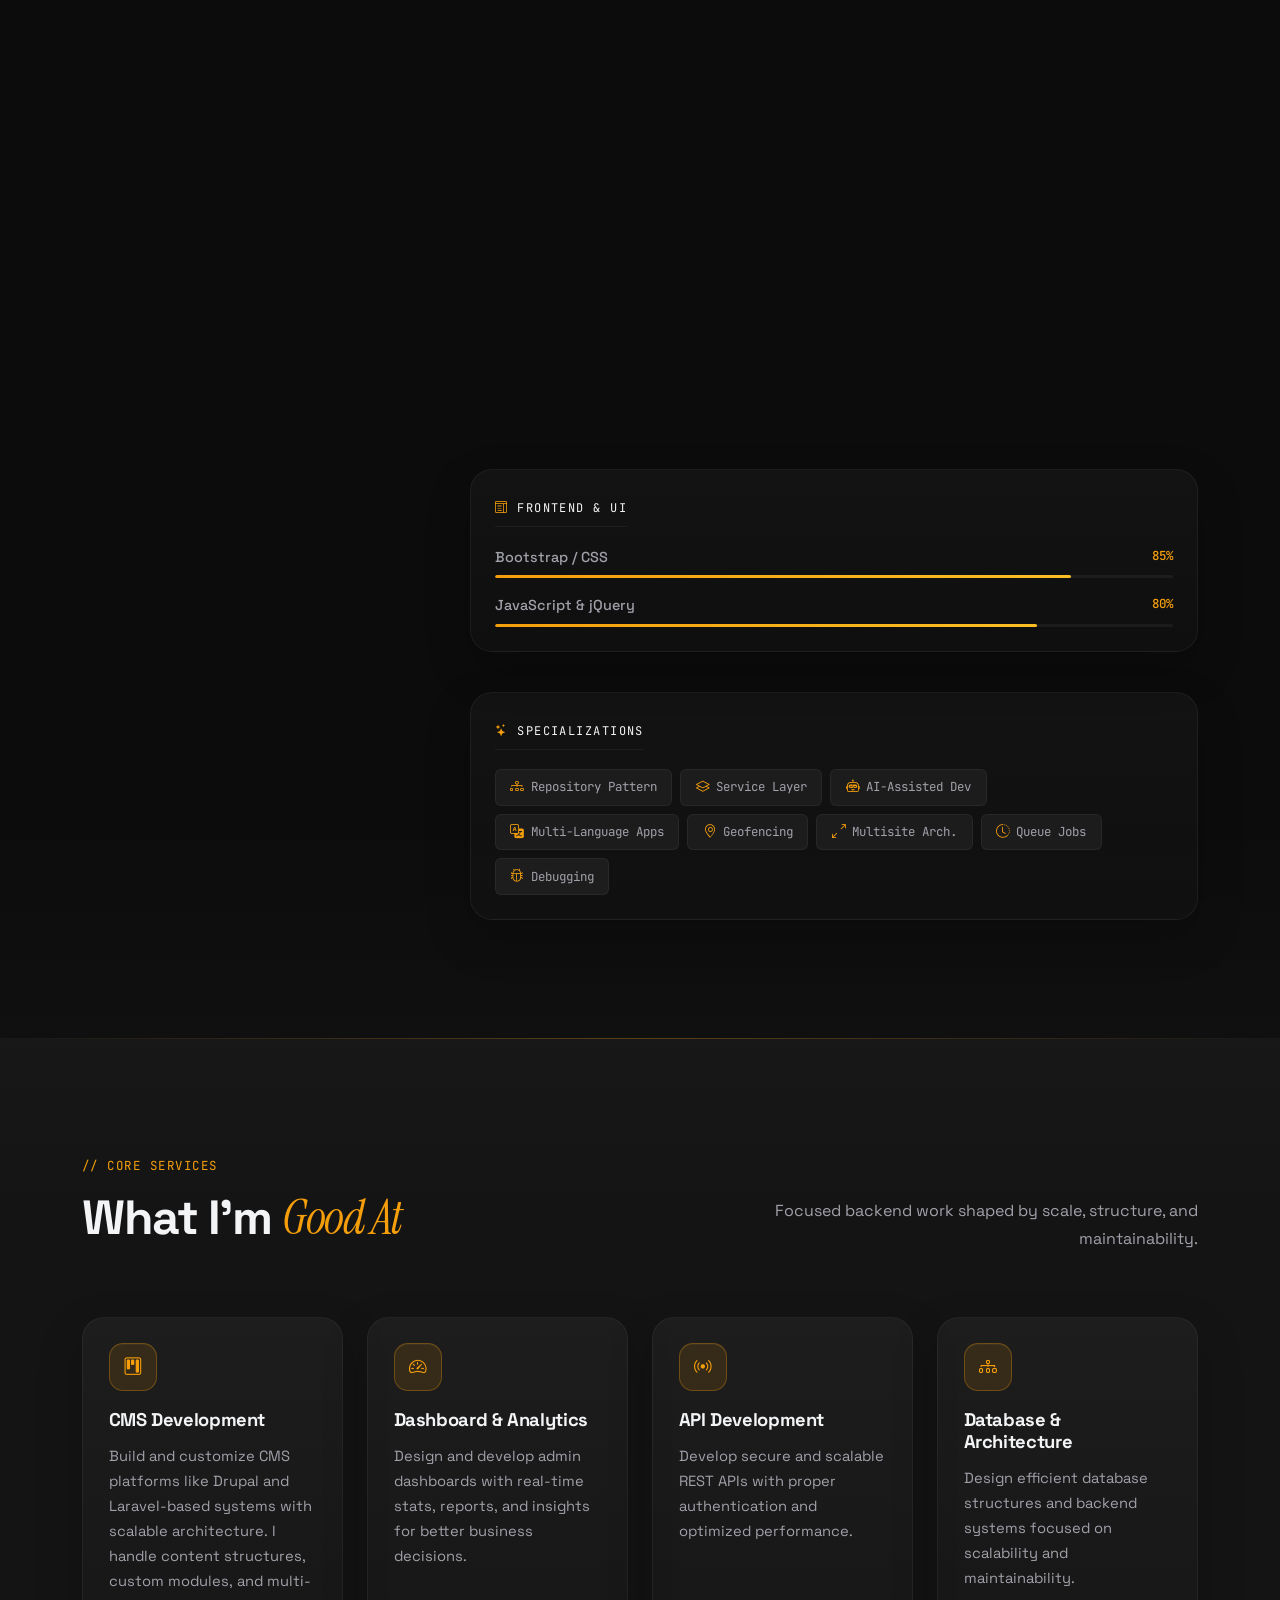
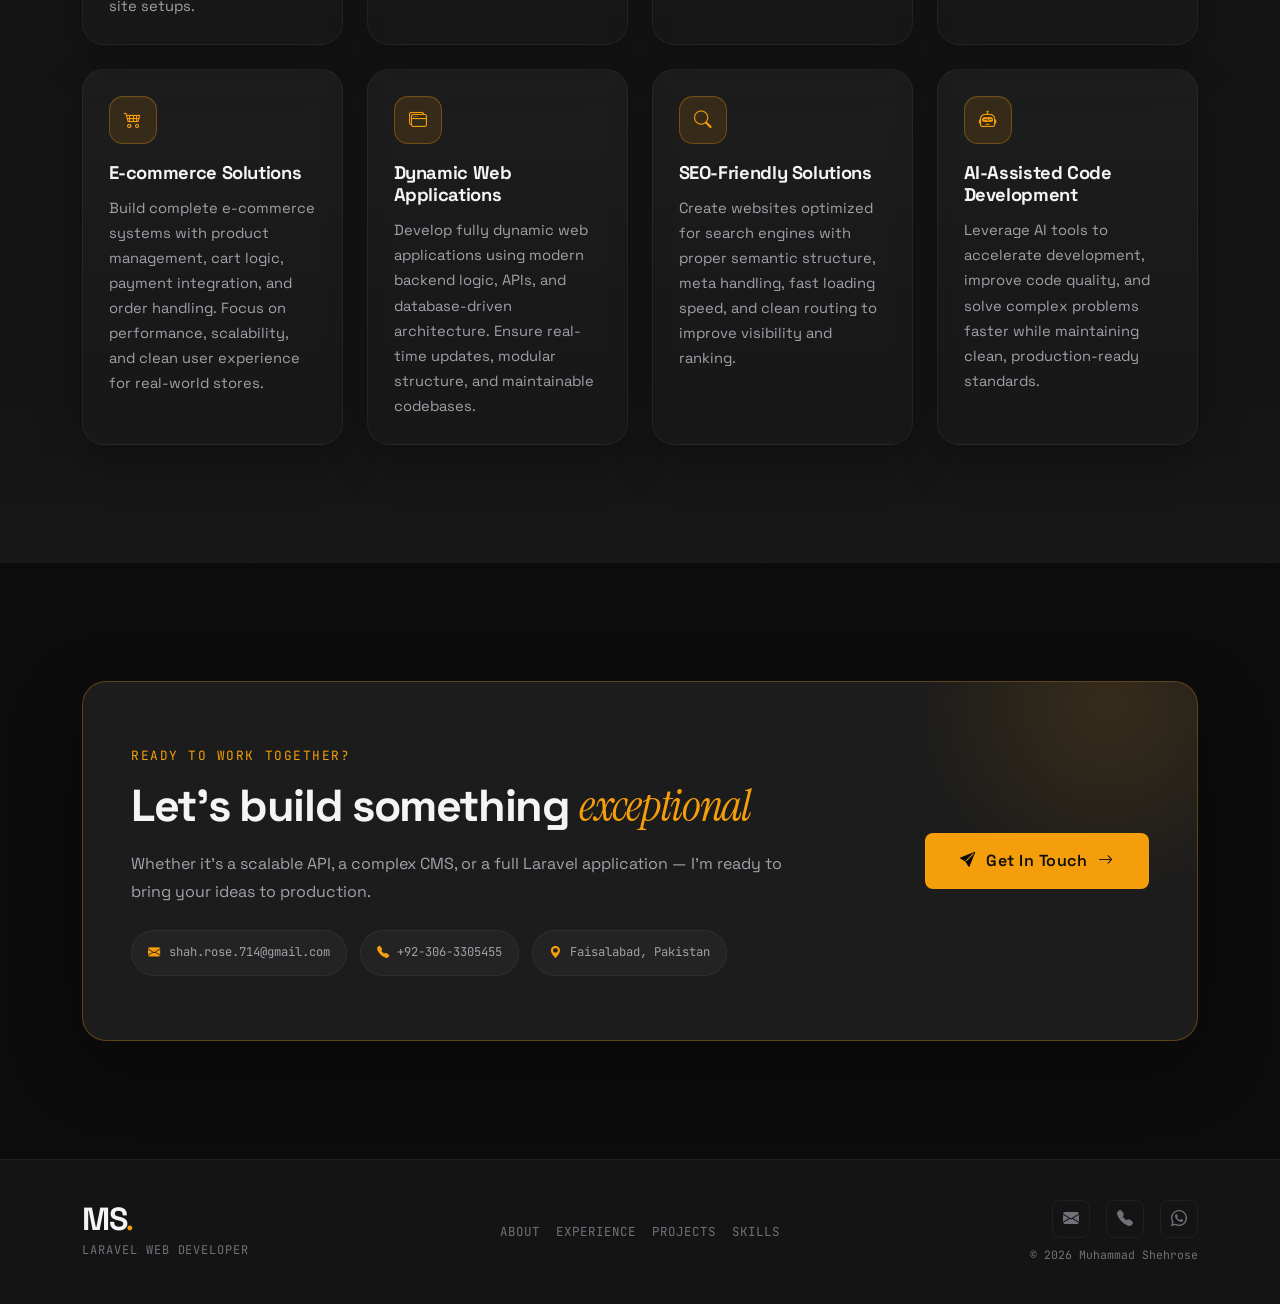
==== commit 03602bdd: "fixings in projects" ====
--- a/index.html
+++ b/index.html
@@ -493,11 +493,8 @@
                                         </div>
                                         <div class="col-lg-6">
                                             <div class="project-visual">
-                                                <div class="project-media project-media-featured">
-                                                    <div class="project-media-overlay">
-                                                        <div class="project-media-chip"><i class="bi bi-shield-lock"></i> Admin Control</div>
-                                                        <div class="project-media-chip"><i class="bi bi-gift"></i> Rewards Logic</div>
-                                                    </div>
+                                                <div class="project-media">
+                                                    <img src="assets/projects/loyalty.png" alt="eShops eCommerce platform preview" class="project-thumb" />
                                                 </div>
                                                 <div class="pv-grid">
                                                     <div class="pv-block pv-accent">Admin Panel</div>
@@ -674,6 +671,80 @@
                                                     <div class="pv-block">APIs</div>
                                                     <div class="pv-block pv-accent">Multi-language</div>
                                                     <div class="pv-block">Checkout</div>
+                                                </div>
+                                            </div>
+                                        </div>
+                                    </div>
+                                </div>
+                            </div>
+
+                            <div class="project-slide" data-project-slide>
+                                <!-- Project 6: Shop and win -->
+                                <div class="project-card">
+                                    <div class="project-number">06</div>
+                                    <div class="row align-items-center g-4">
+                                        <div class="col-lg-6">
+                                            <div class="project-stack">
+                                                <span>Laravel CMS</span><span>Kashmir Banaspati</span>
+                                            </div>
+                                            <h3 class="project-title">Shop & Win — Kashmir Banaspati</h3>
+                                            <p class="project-desc">
+                                                Shop & Win — Kashmir Banaspati is a promotion system that allows users to enter using codes and automatically selects winners through a secure random generation process, ensuring fair and transparent prize distribution.
+                                            </p>
+                                            <div class="project-deliverables">
+                                                <span><i class="bi bi-gift"></i> Shop & Win System</span>
+                                                <span><i class="bi bi-shuffle"></i> Random Winner Selection</span>
+                                            </div>
+                                        </div>
+                                        <div class="col-lg-6">
+                                            <div class="project-visual">
+                                                <div class="project-media">
+                                                    <img src="assets/projects/shopandwin.png" alt="eShops eCommerce platform preview" class="project-thumb" />
+                                                </div>
+                                                <div class="pv-grid">
+                                                    <div class="pv-block pv-accent">Campaign System</div>
+                                                    <div class="pv-block">Entry Validation</div>
+                                                    <div class="pv-block">Winner Logic</div>
+                                                    <div class="pv-block">API Integration</div>
+                                                    <div class="pv-block pv-accent">Admin Dashboard</div>
+                                                    <div class="pv-block">Data Tracking</div>
+                                                </div>
+                                            </div>
+                                        </div>
+                                    </div>
+                                </div>
+                            </div>
+
+                            <div class="project-slide" data-project-slide>
+                                <!-- Project 7: Warehouse Management System -->
+                                <div class="project-card">
+                                    <div class="project-number">07</div>
+                                    <div class="row align-items-center g-4">
+                                        <div class="col-lg-6">
+                                            <div class="project-stack">
+                                                <span>Laravel Backend</span><span>Repository System</span>
+                                            </div>
+                                            <h3 class="project-title">Warehouse Management System</h3>
+                                            <p class="project-desc">
+                                                A repository-based Warehouse Management System with web dashboard and mobile APIs. It manages stock tracking, inventory flow, and warehouse operations with real-time data synchronization and structured backend architecture.
+                                            </p>
+                                            <div class="project-deliverables">
+                                                <span><i class="bi bi-box-seam"></i> Inventory Management</span>
+                                                <span><i class="bi bi-phone"></i> Mobile API Support</span>
+                                            </div>
+                                        </div>
+                                        <div class="col-lg-6">
+                                            <div class="project-visual">
+                                                <div class="project-media">
+                                                    <img src="assets/projects/warehouse.png" alt="Warehouse Management System preview" class="project-thumb" />
+                                                </div>
+                                                <div class="pv-grid">
+                                                    <div class="pv-block pv-accent">Stock Tracking</div>
+                                                    <div class="pv-block">Repository Based System</div>
+                                                    <div class="pv-block">Web Dashboard</div>
+                                                    <div class="pv-block">REST APIs</div>
+                                                    <div class="pv-block pv-accent">Mobile Integration</div>
+                                                    <div class="pv-block">Real-time Sync</div>
                                                 </div>
                                             </div>
                                         </div>
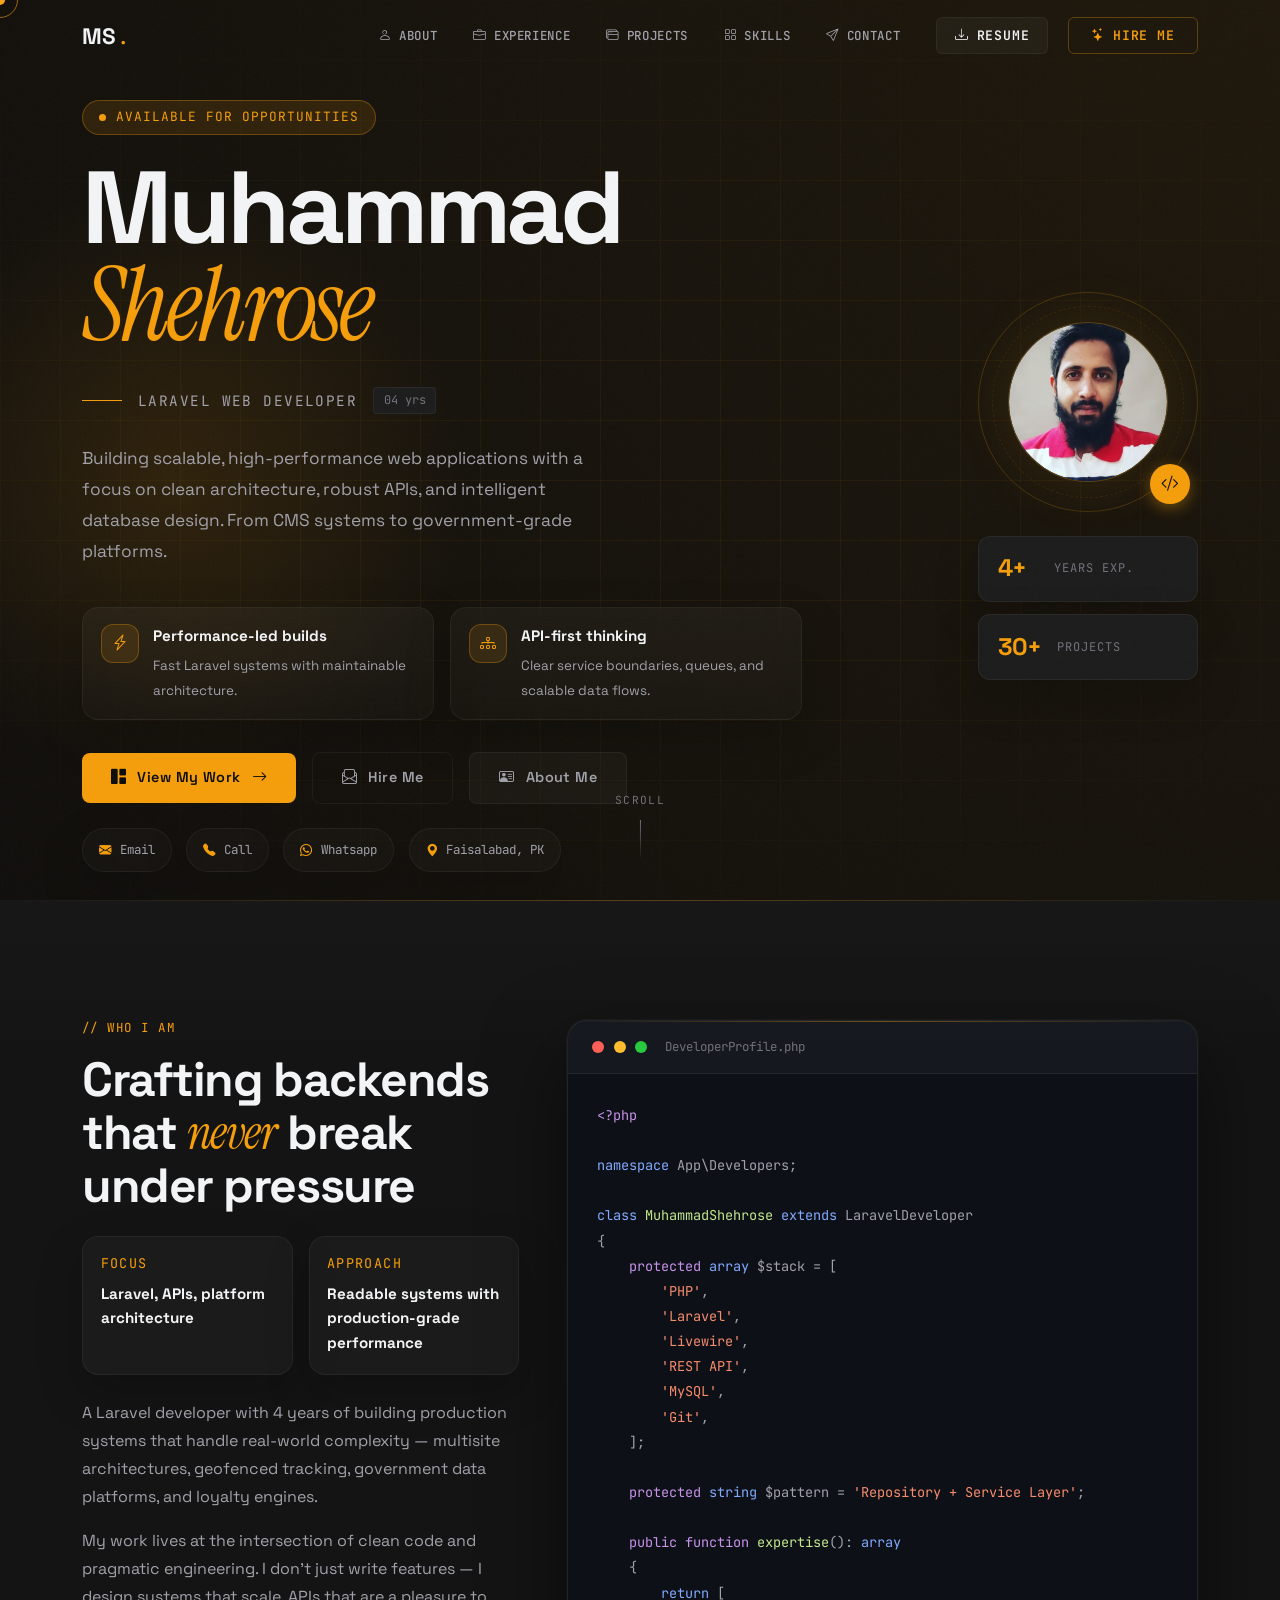
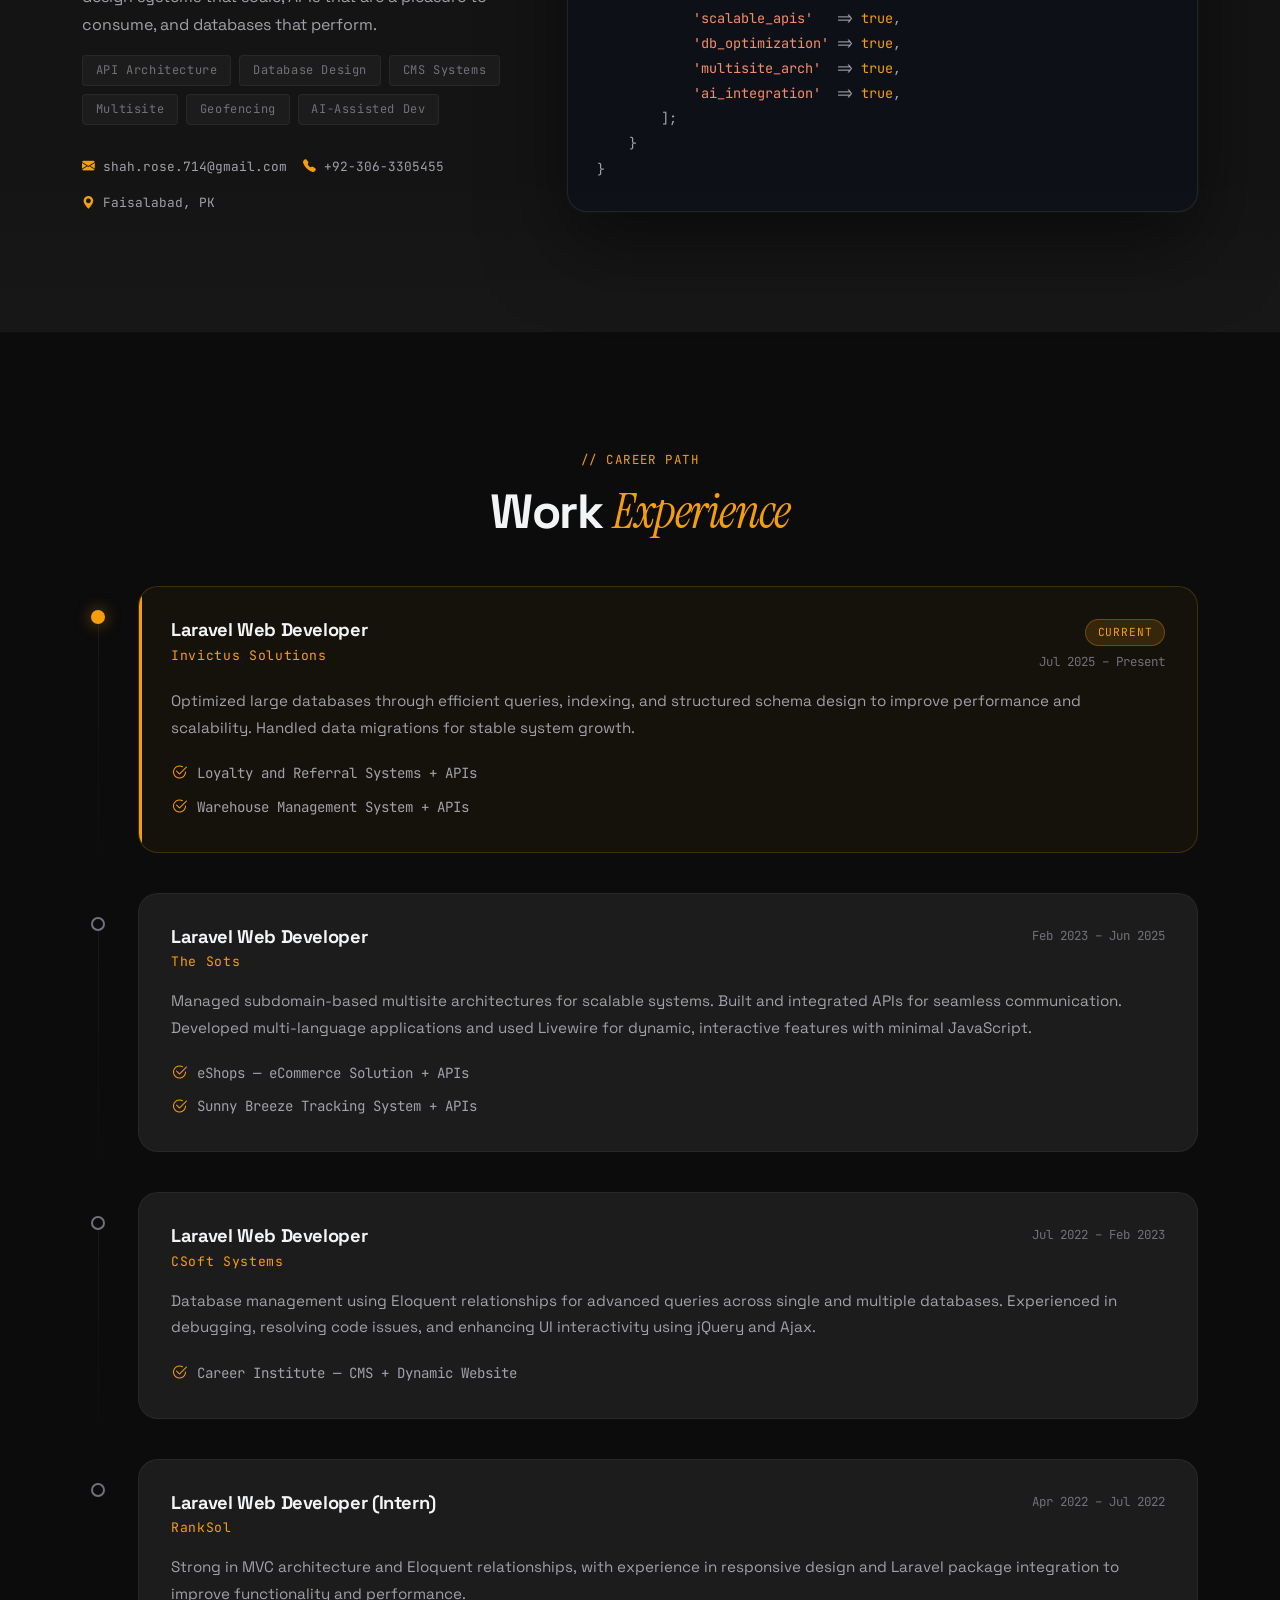
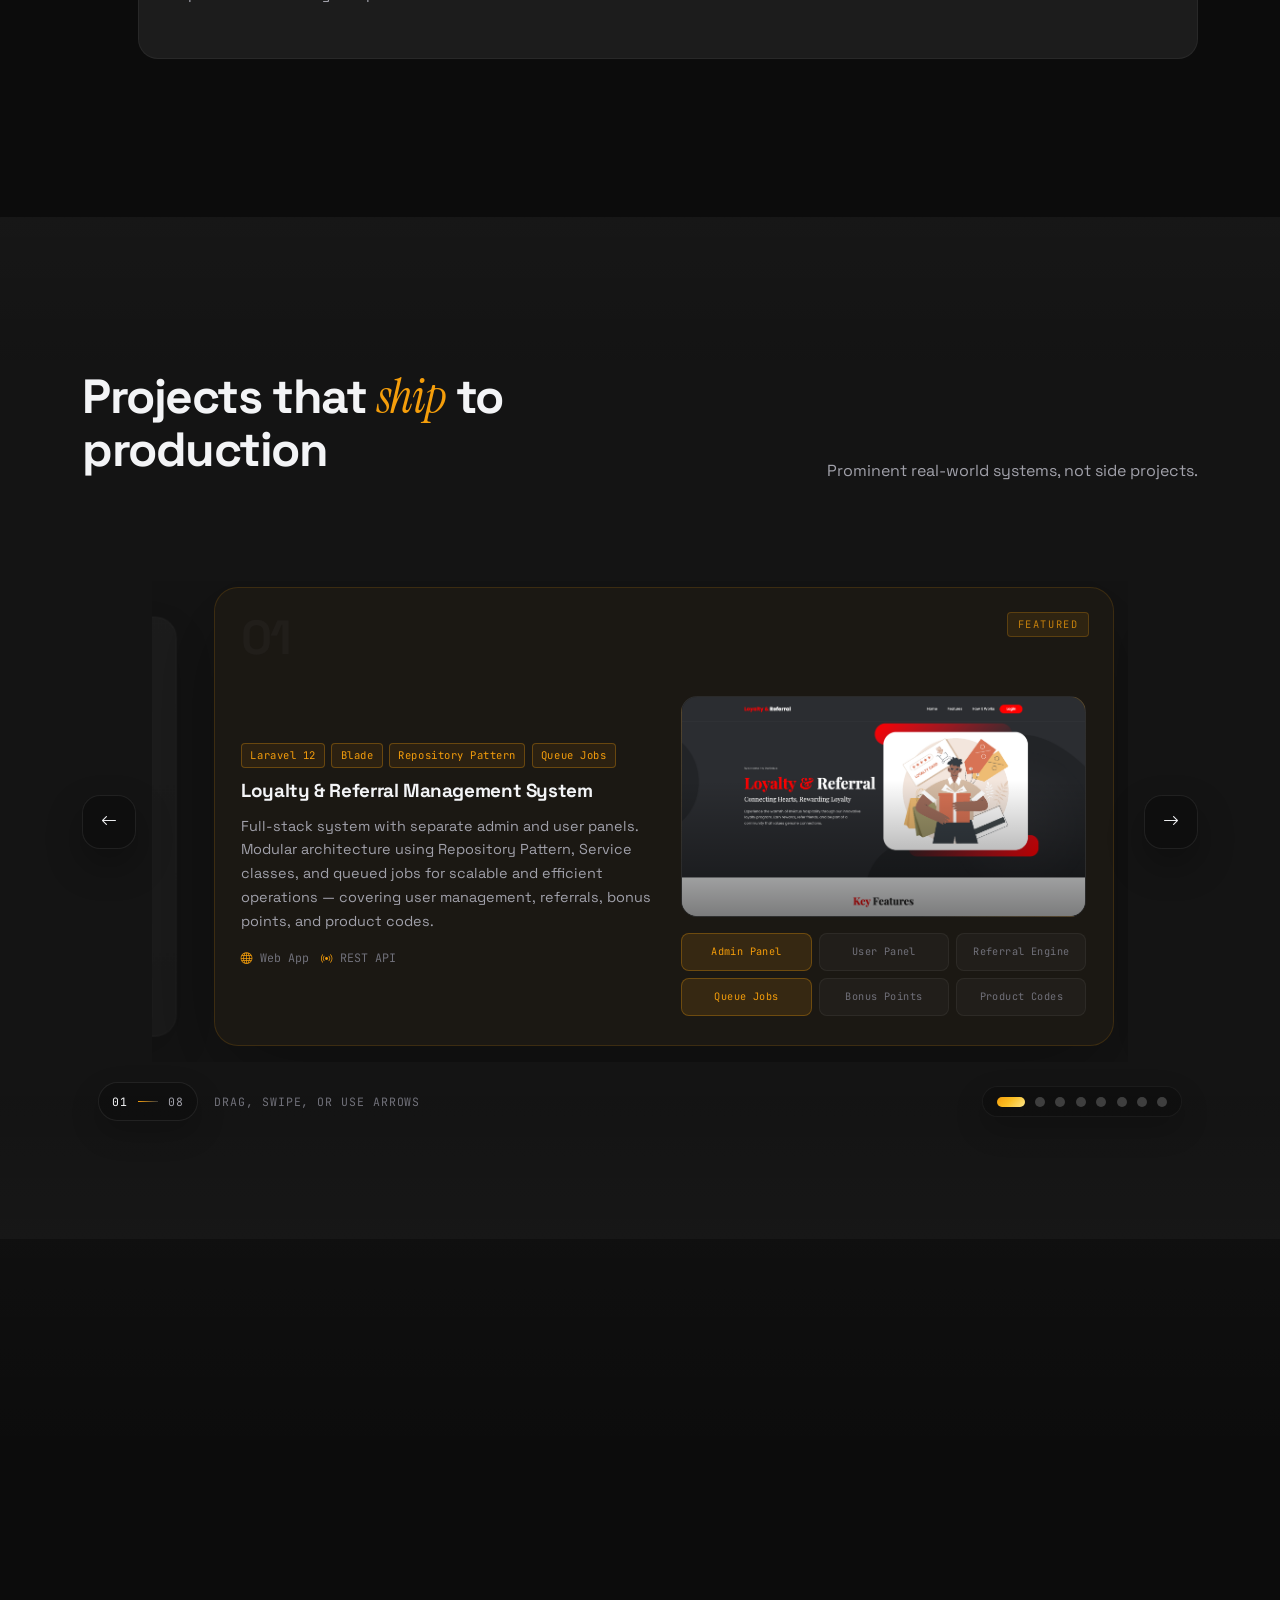
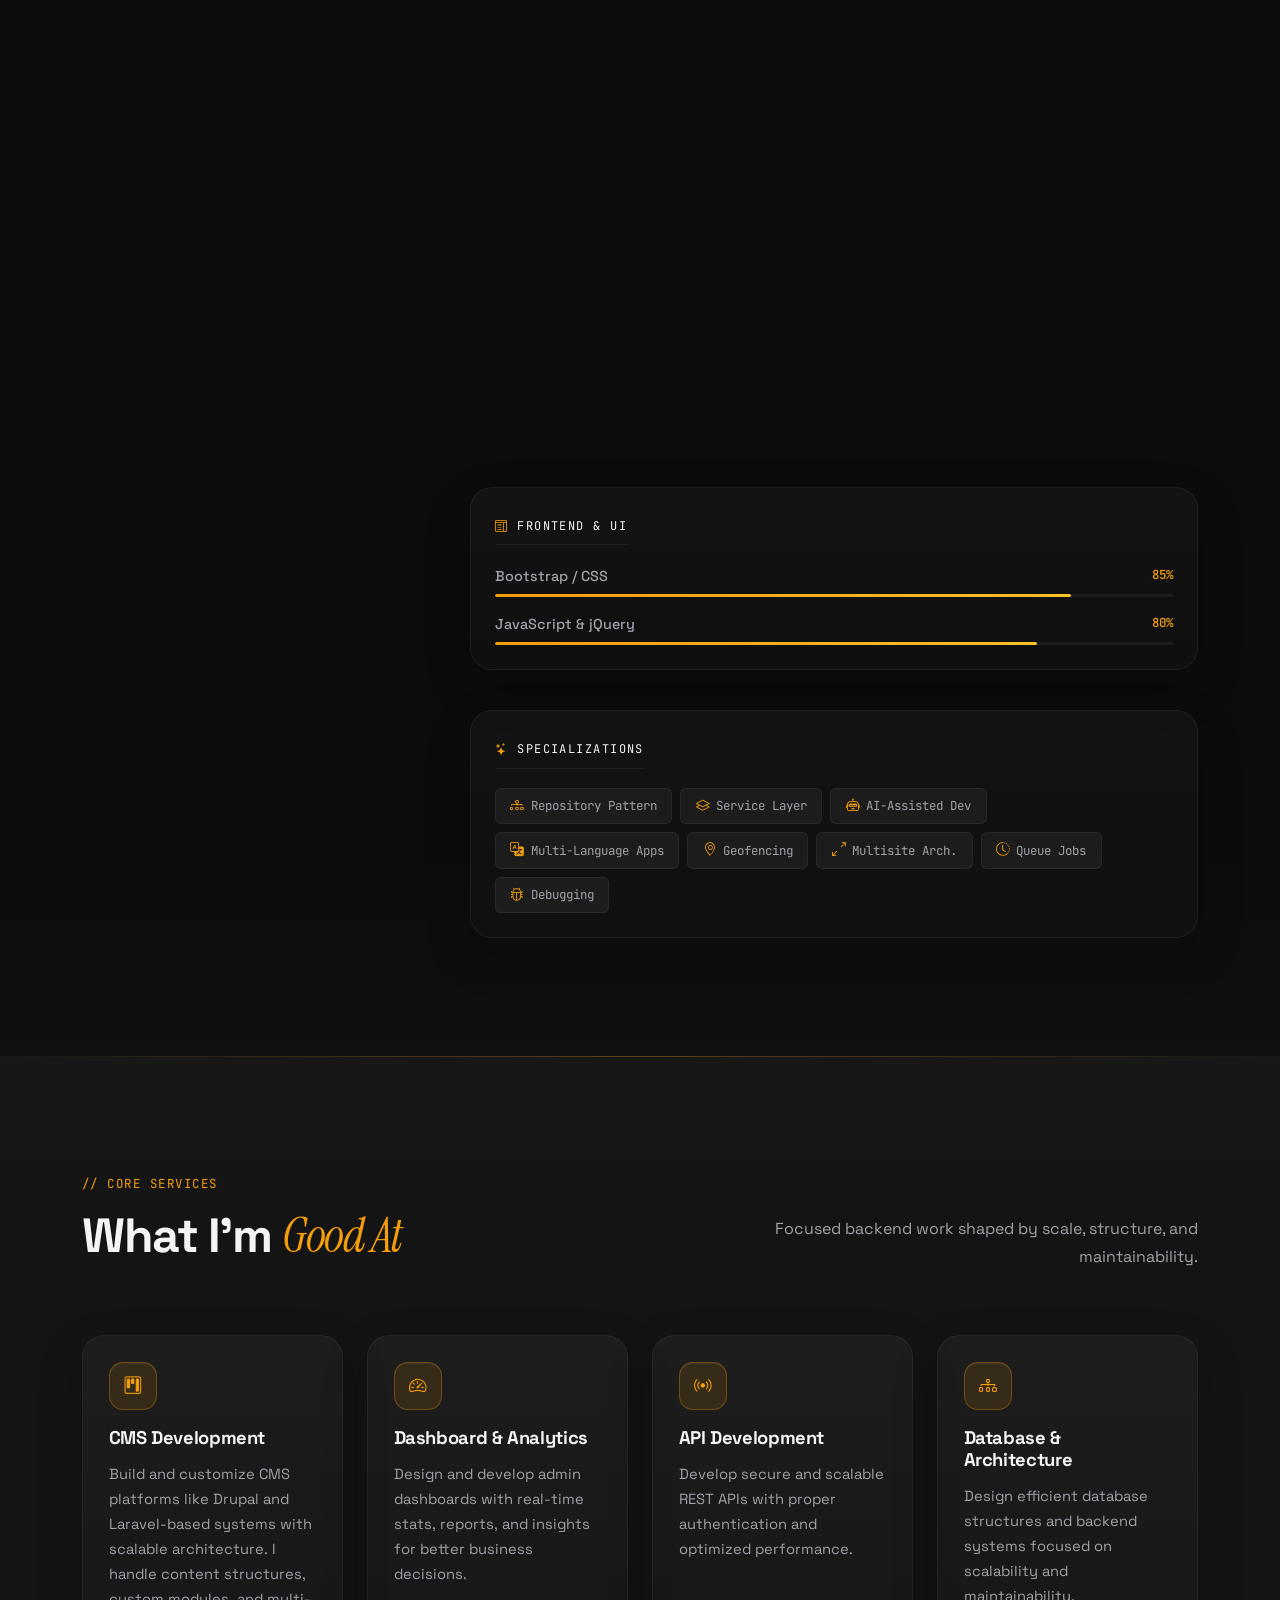
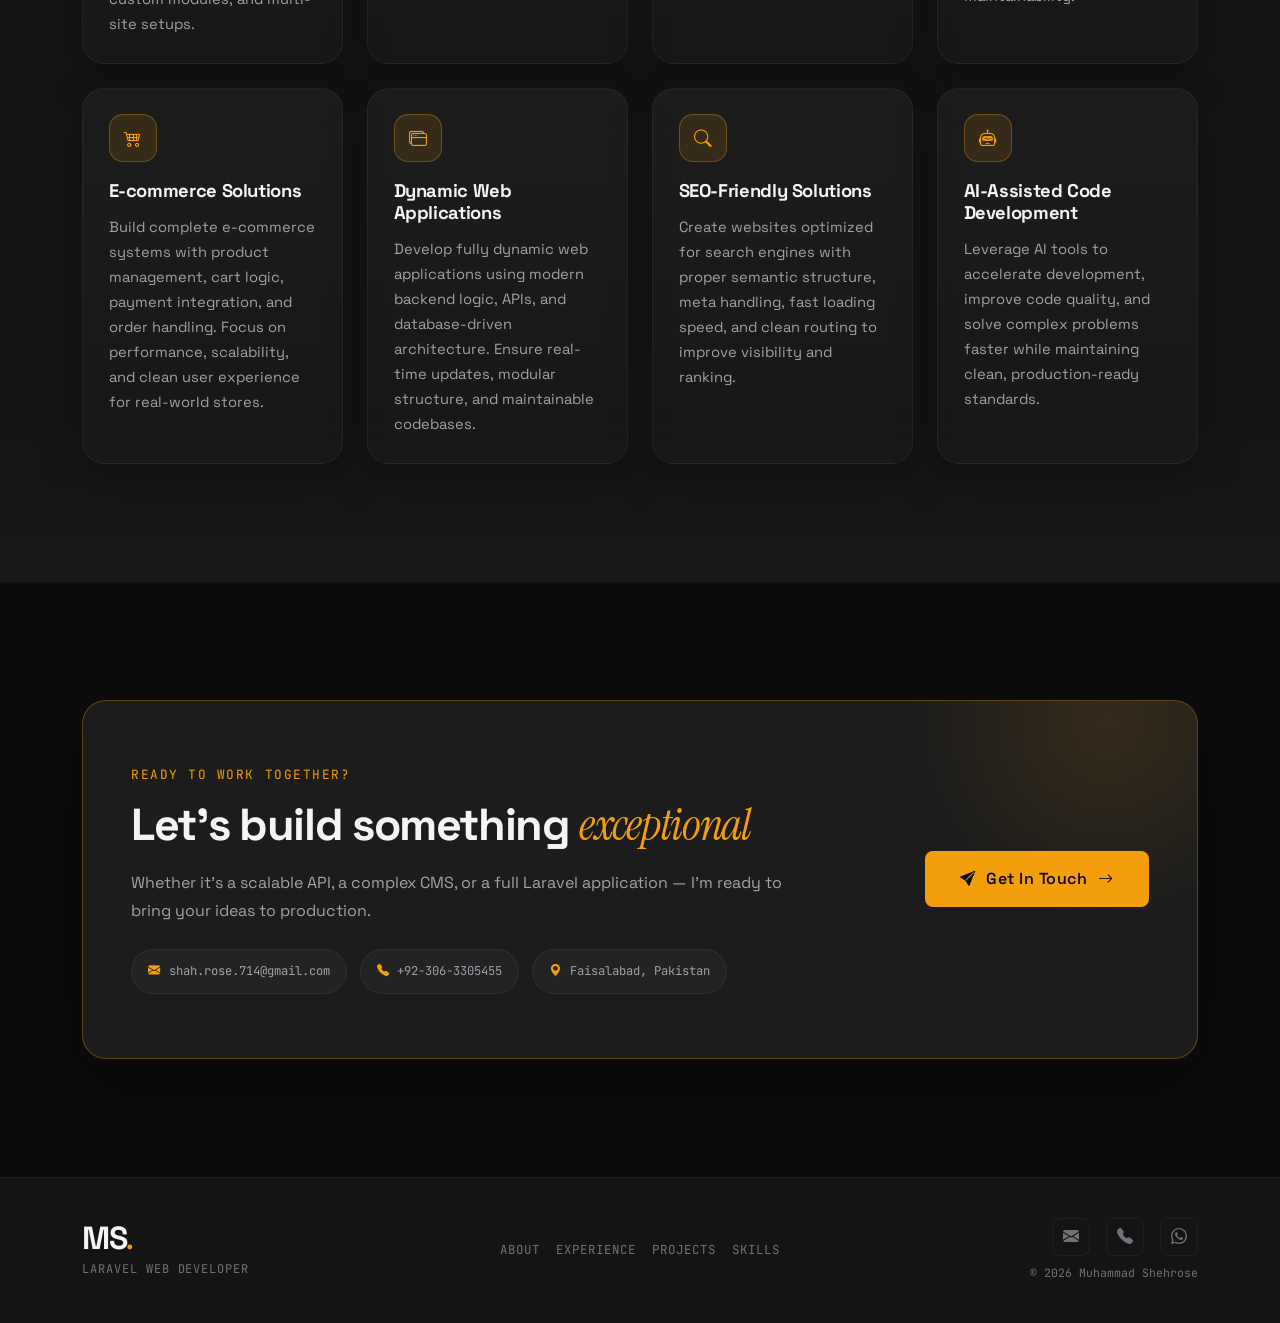
==== commit 59f2f152: "fixes" ====
--- a/index.html
+++ b/index.html
@@ -745,6 +745,43 @@
                                                     <div class="pv-block">REST APIs</div>
                                                     <div class="pv-block pv-accent">Mobile Integration</div>
                                                     <div class="pv-block">Real-time Sync</div>
+                                                </div>
+                                            </div>
+                                        </div>
+                                    </div>
+                                </div>
+                            </div>
+
+                            <div class="project-slide" data-project-slide>
+                                <!-- Project 8: E-commerce SaaS Platform -->
+                                <div class="project-card">
+                                    <div class="project-number">08</div>
+                                    <div class="row align-items-center g-4">
+                                        <div class="col-lg-6">
+                                            <div class="project-stack">
+                                                <span>Laravel</span><span>E-commerce</span>
+                                            </div>
+                                            <h3 class="project-title">E-commerce Store</h3>
+                                            <p class="project-desc">
+                                                A self-service e-commerce platform that allows users to build and launch their online store in no time with a one-time setup cost. It includes complete e-commerce functionality with a powerful admin dashboard, real-time stats, and business insights.
+                                            </p>
+                                            <div class="project-deliverables">
+                                                <span><i class="bi bi-shop"></i> Store Builder</span>
+                                                <span><i class="bi bi-speedometer2"></i> Live Dashboard Stats</span>
+                                            </div>
+                                        </div>
+                                        <div class="col-lg-6">
+                                            <div class="project-visual">
+                                                <div class="project-media">
+                                                    <img src="assets/projects/ecommerce.png" alt="E-commerce SaaS platform preview" class="project-thumb" />
+                                                </div>
+                                                <div class="pv-grid">
+                                                    <div class="pv-block pv-accent">Product Management</div>
+                                                    <div class="pv-block">Order System</div>
+                                                    <div class="pv-block">Payment Integration</div>
+                                                    <div class="pv-block">Store Builder</div>
+                                                    <div class="pv-block pv-accent">Analytics Dashboard</div>
+                                                    <div class="pv-block">Sales Reports</div>
                                                 </div>
                                             </div>
                                         </div>
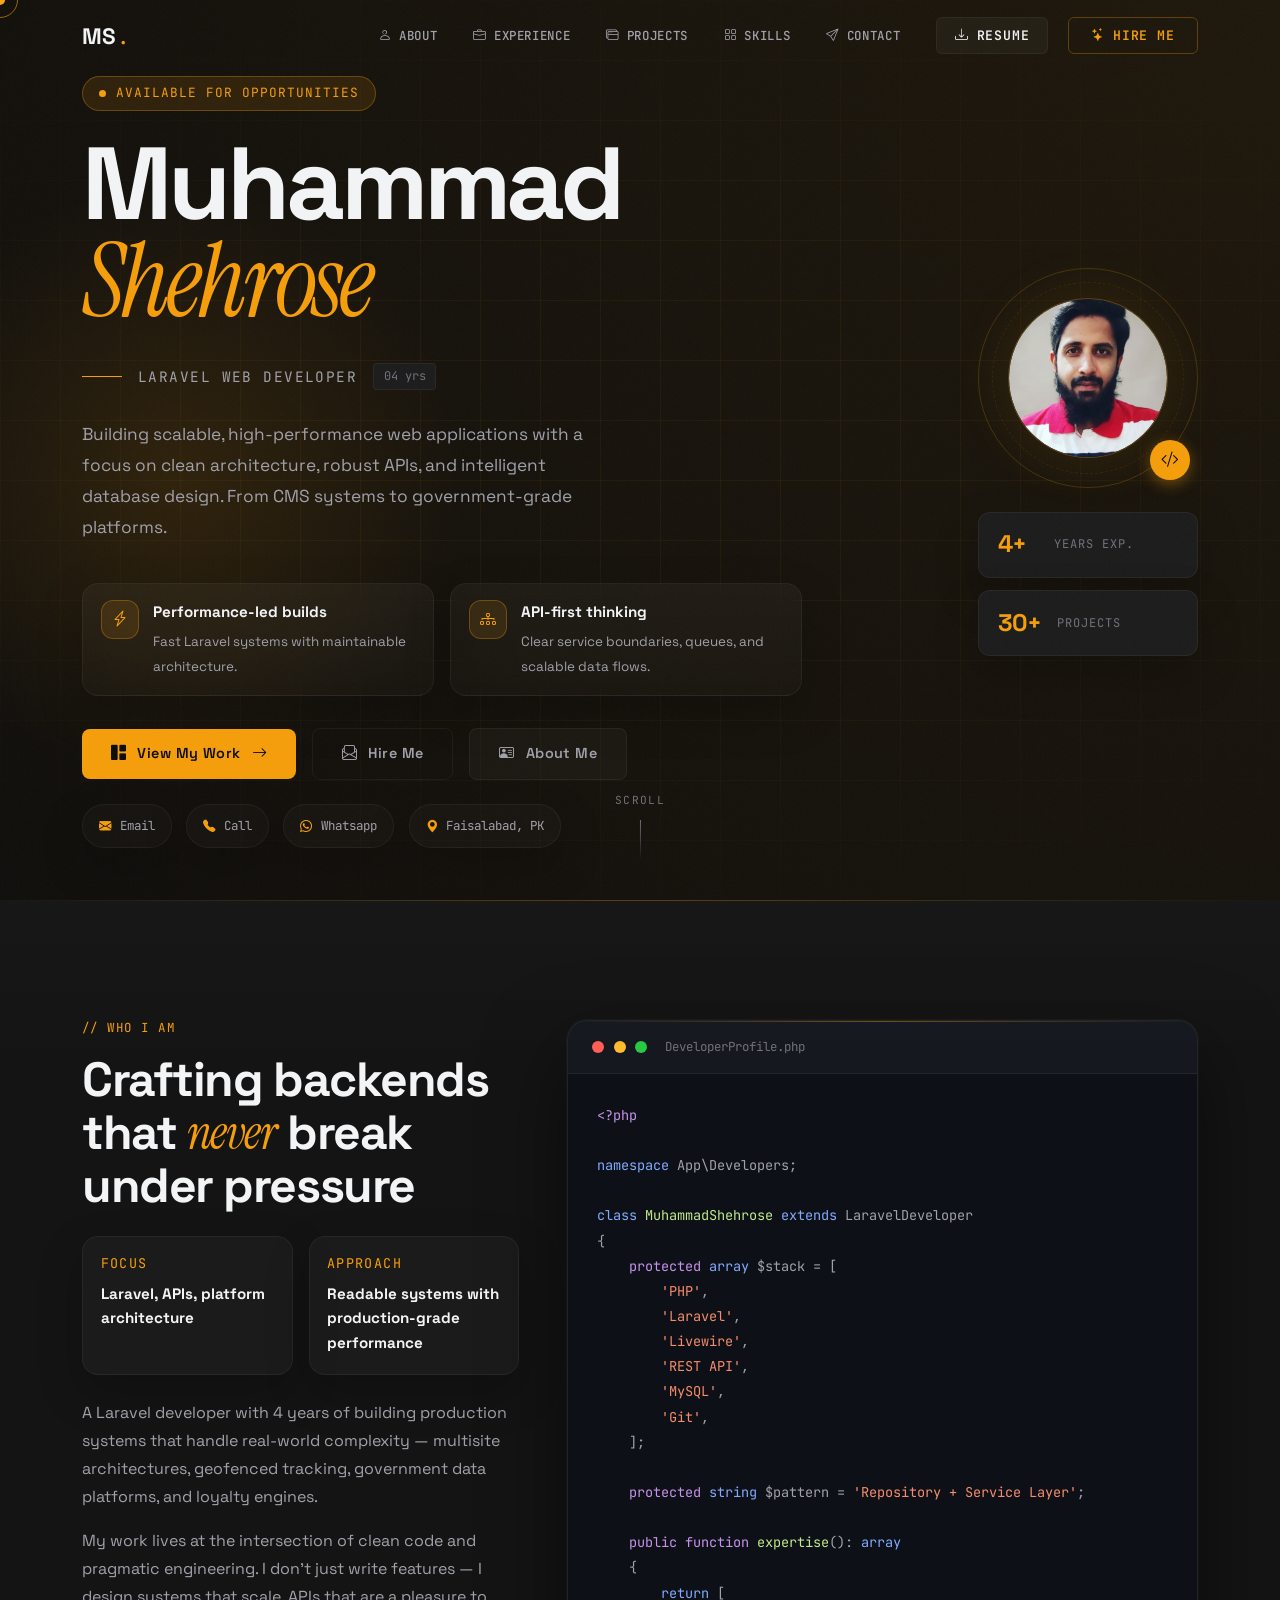
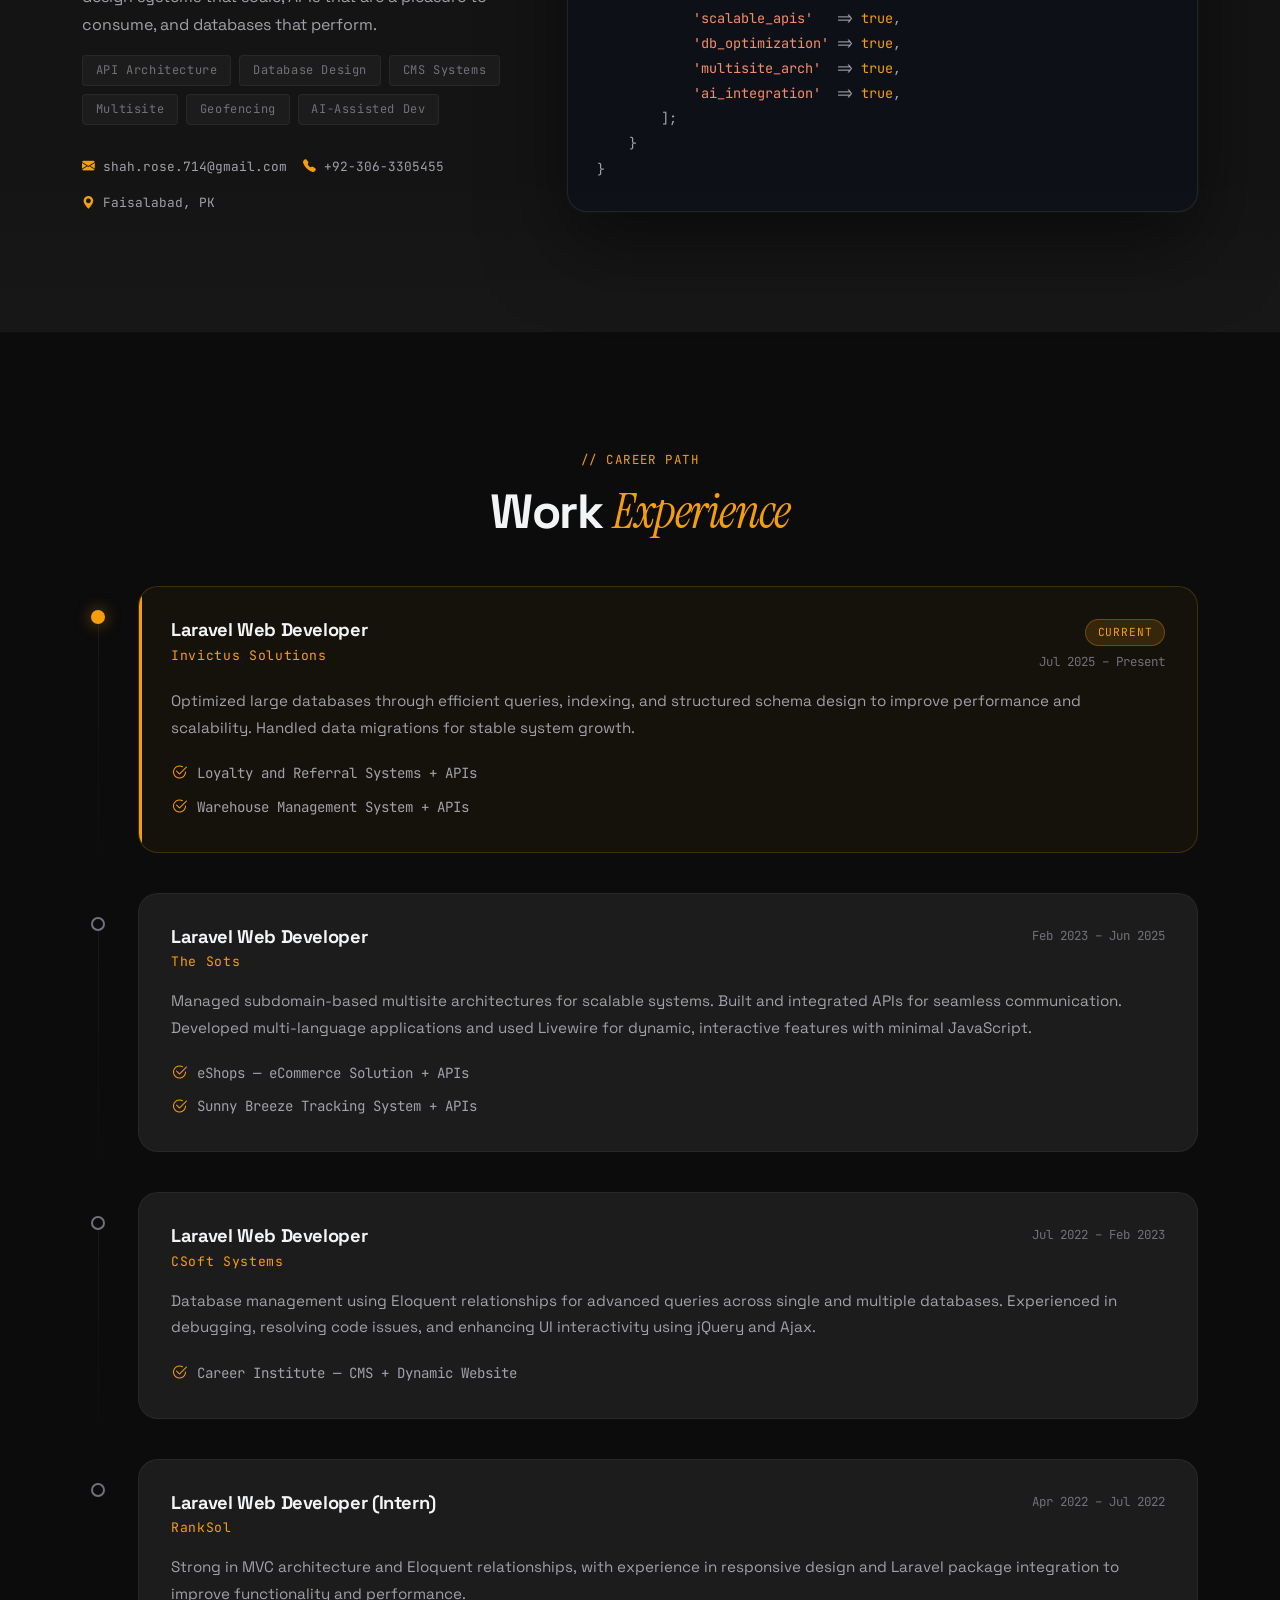
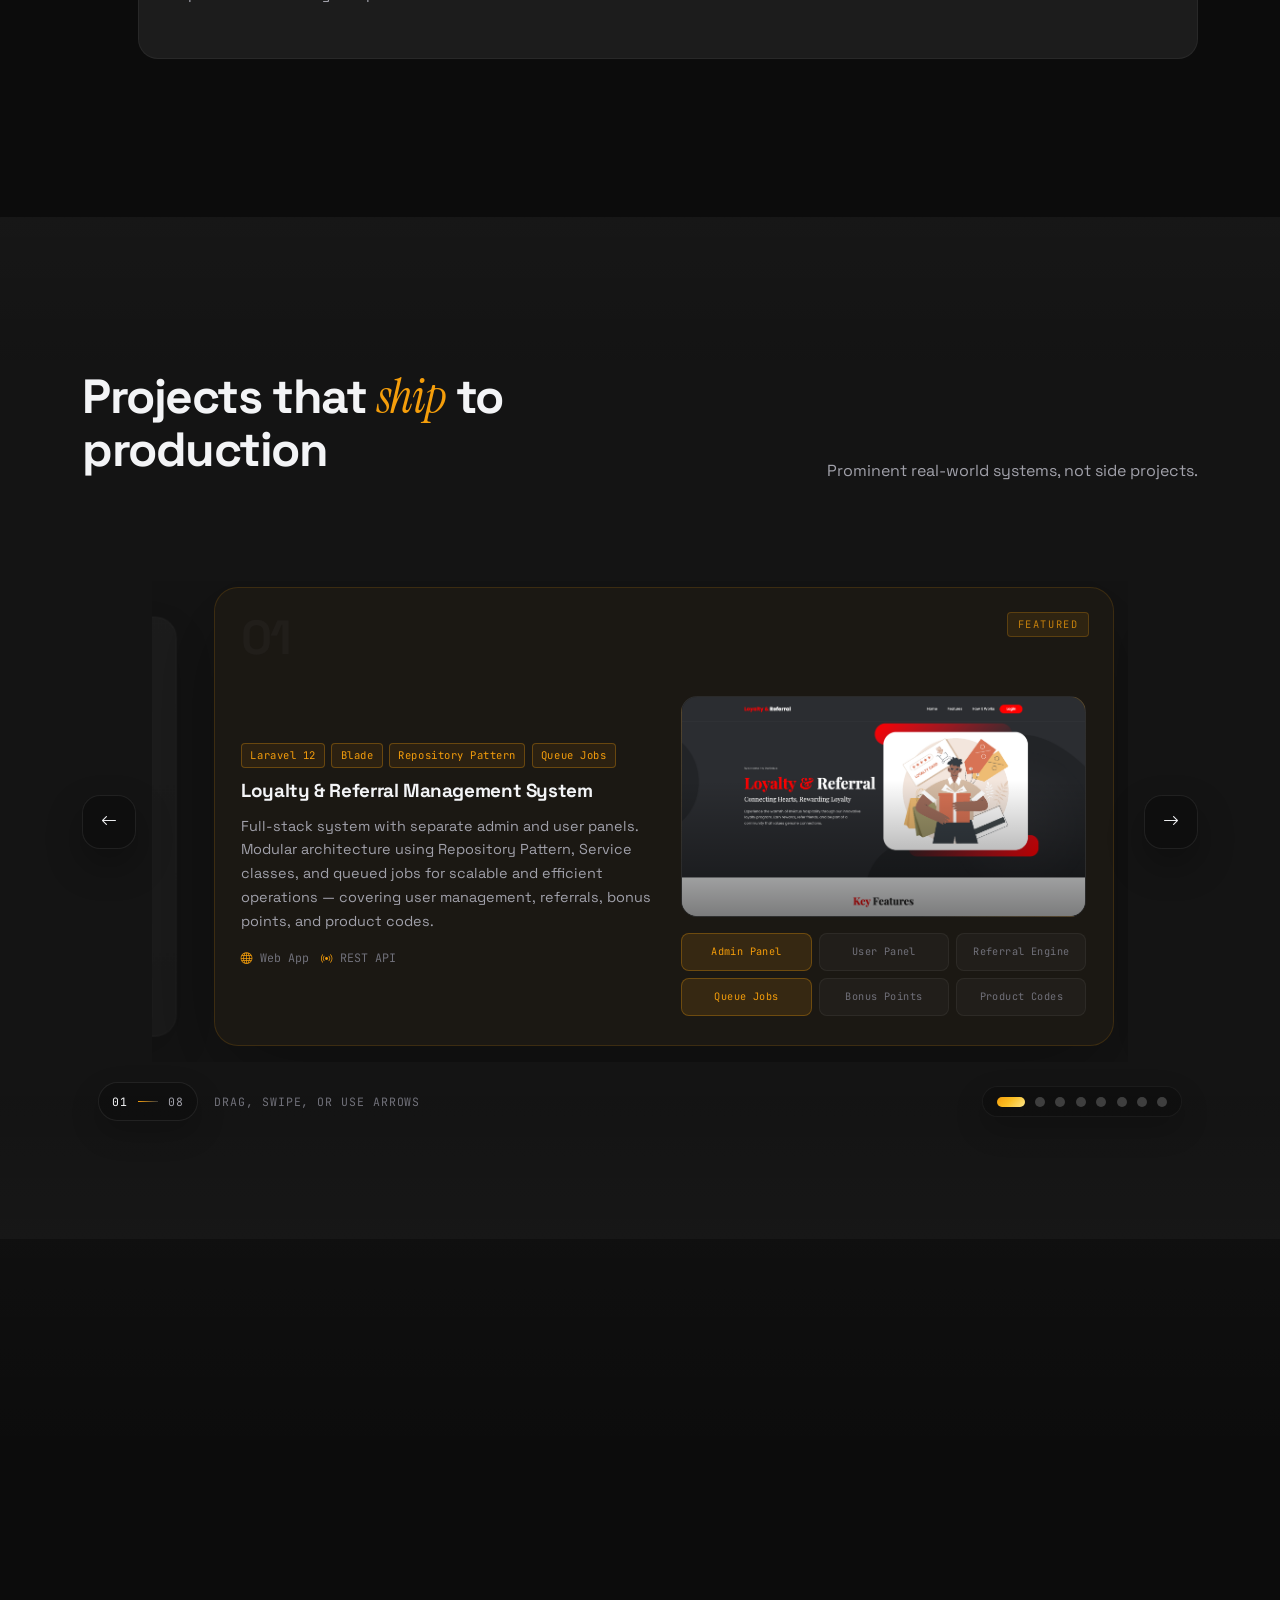
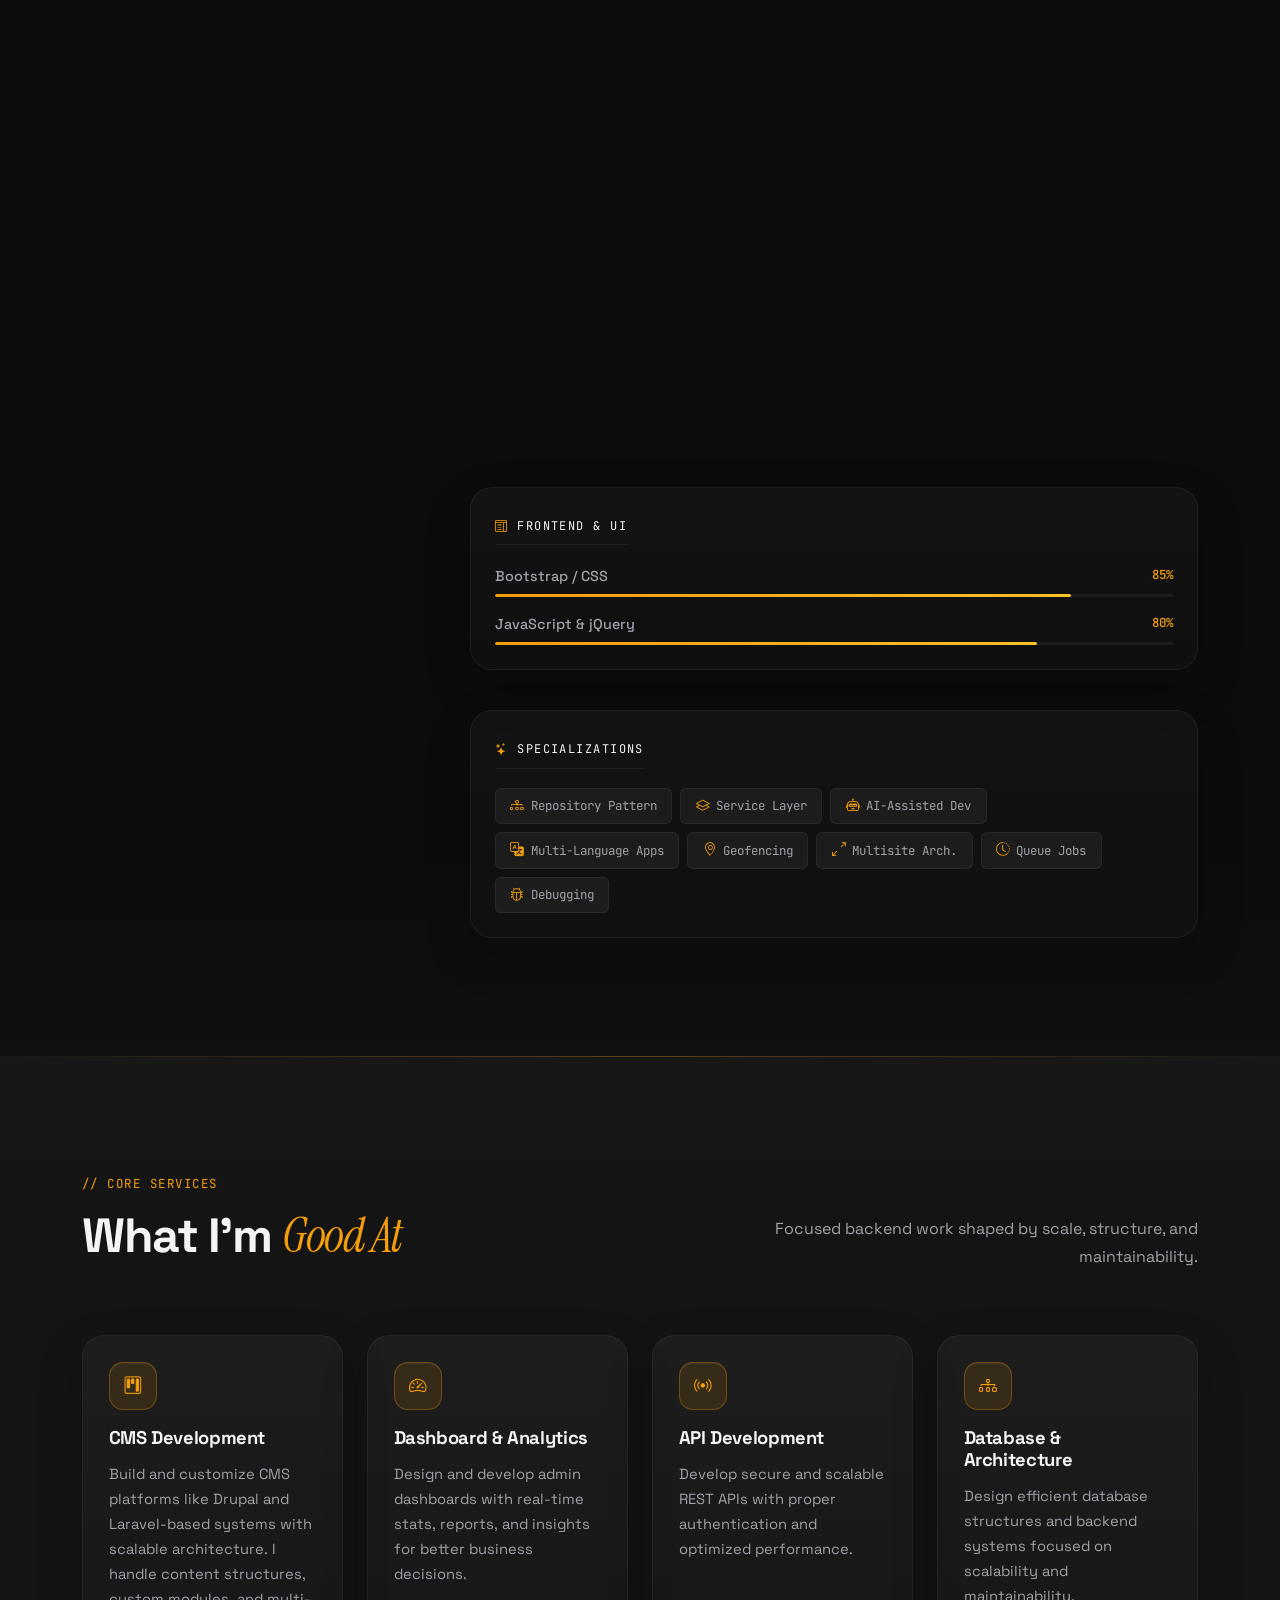
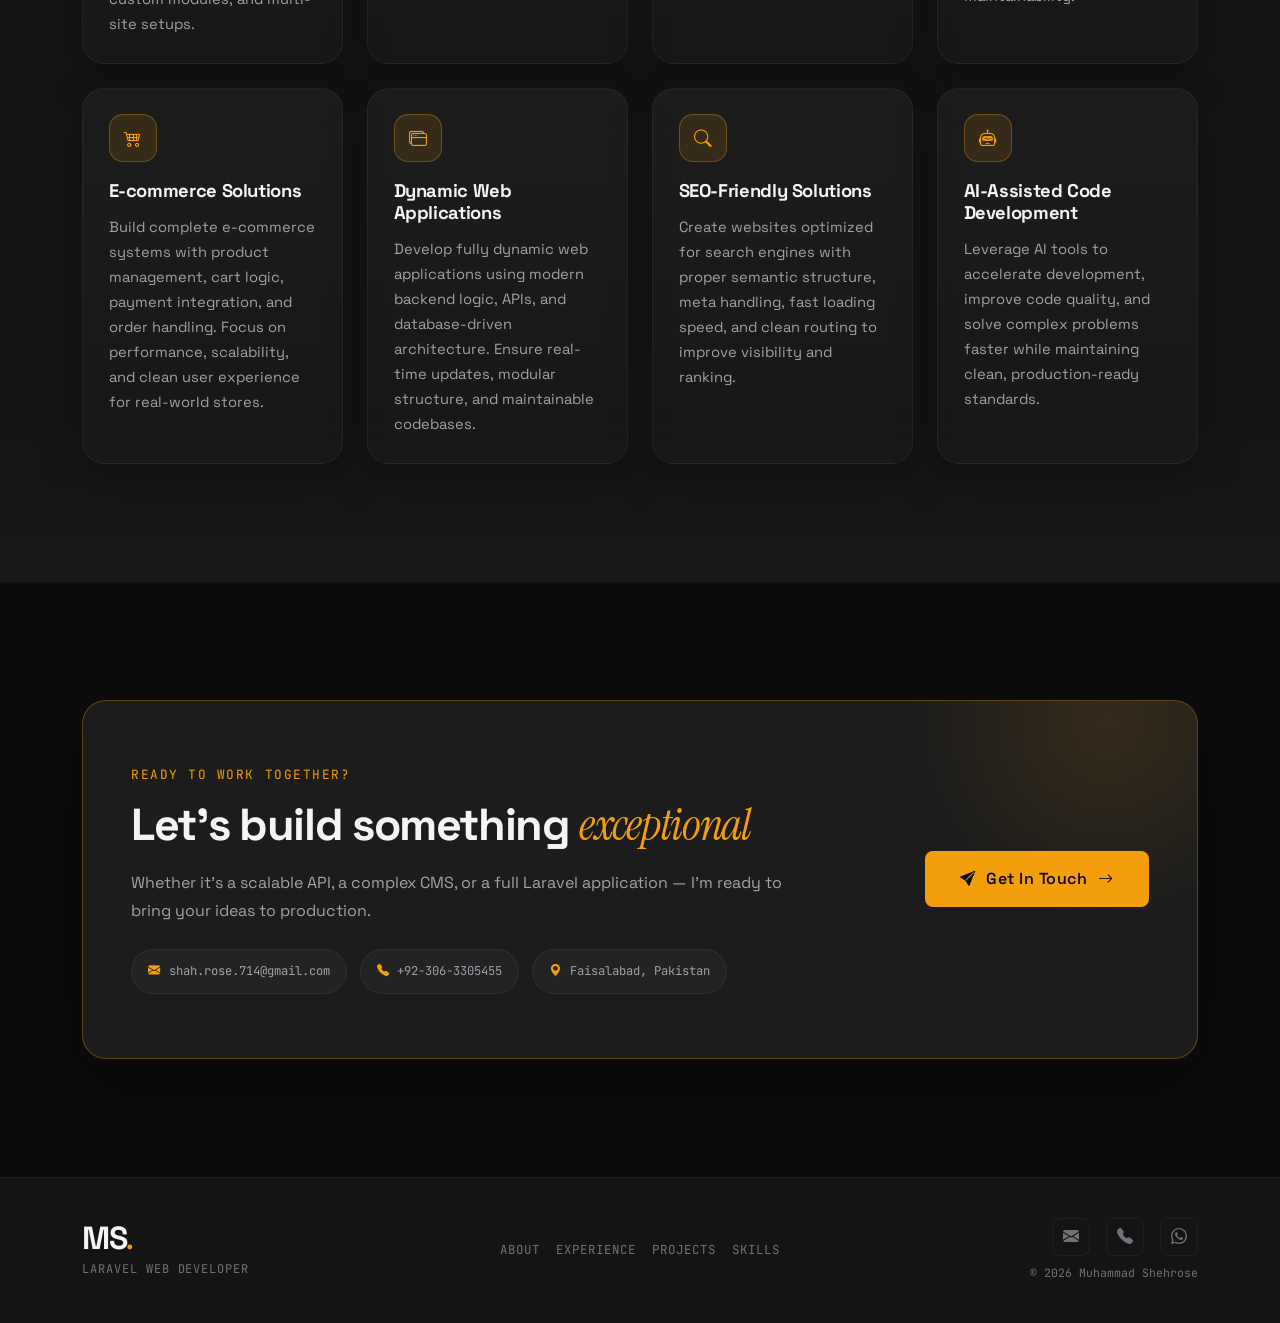
==== commit 65d4b555: "fixings in landing page" ====
--- a/index.html
+++ b/index.html
@@ -69,7 +69,7 @@
                     <li class="nav-item"><a class="nav-link" href="#projects"><i class="bi bi-window-stack"></i><span>Projects</span></a></li>
                     <li class="nav-item"><a class="nav-link" href="#skills"><i class="bi bi-grid"></i><span>Skills</span></a></li>
                     <li class="nav-item"><a class="nav-link" href="#contact"><i class="bi bi-send"></i><span>Contact</span></a></li>
-                    <li class="nav-item ms-lg-3">
+                    <li class="nav-item ms-lg-3 mb-1 mb-lg-0">
                         <a class="btn btn-resume" target="_blank" href="assets/Shehrose%20Laravel%20Resume.pdf" download="Shehrose-Laravel-Resume.pdf">
                             <i class="bi bi-download"></i><span>Resume</span>
                         </a>
@@ -83,7 +83,7 @@
     </nav>
 
     <!-- ===================== HERO ===================== -->
-    <section class="hero-section" id="hero">
+    <section class="hero-section pb-5" id="hero">
         <div class="hero-grid-bg"></div>
         <div class="hero-glow"></div>
         <div class="container-xl h-100">
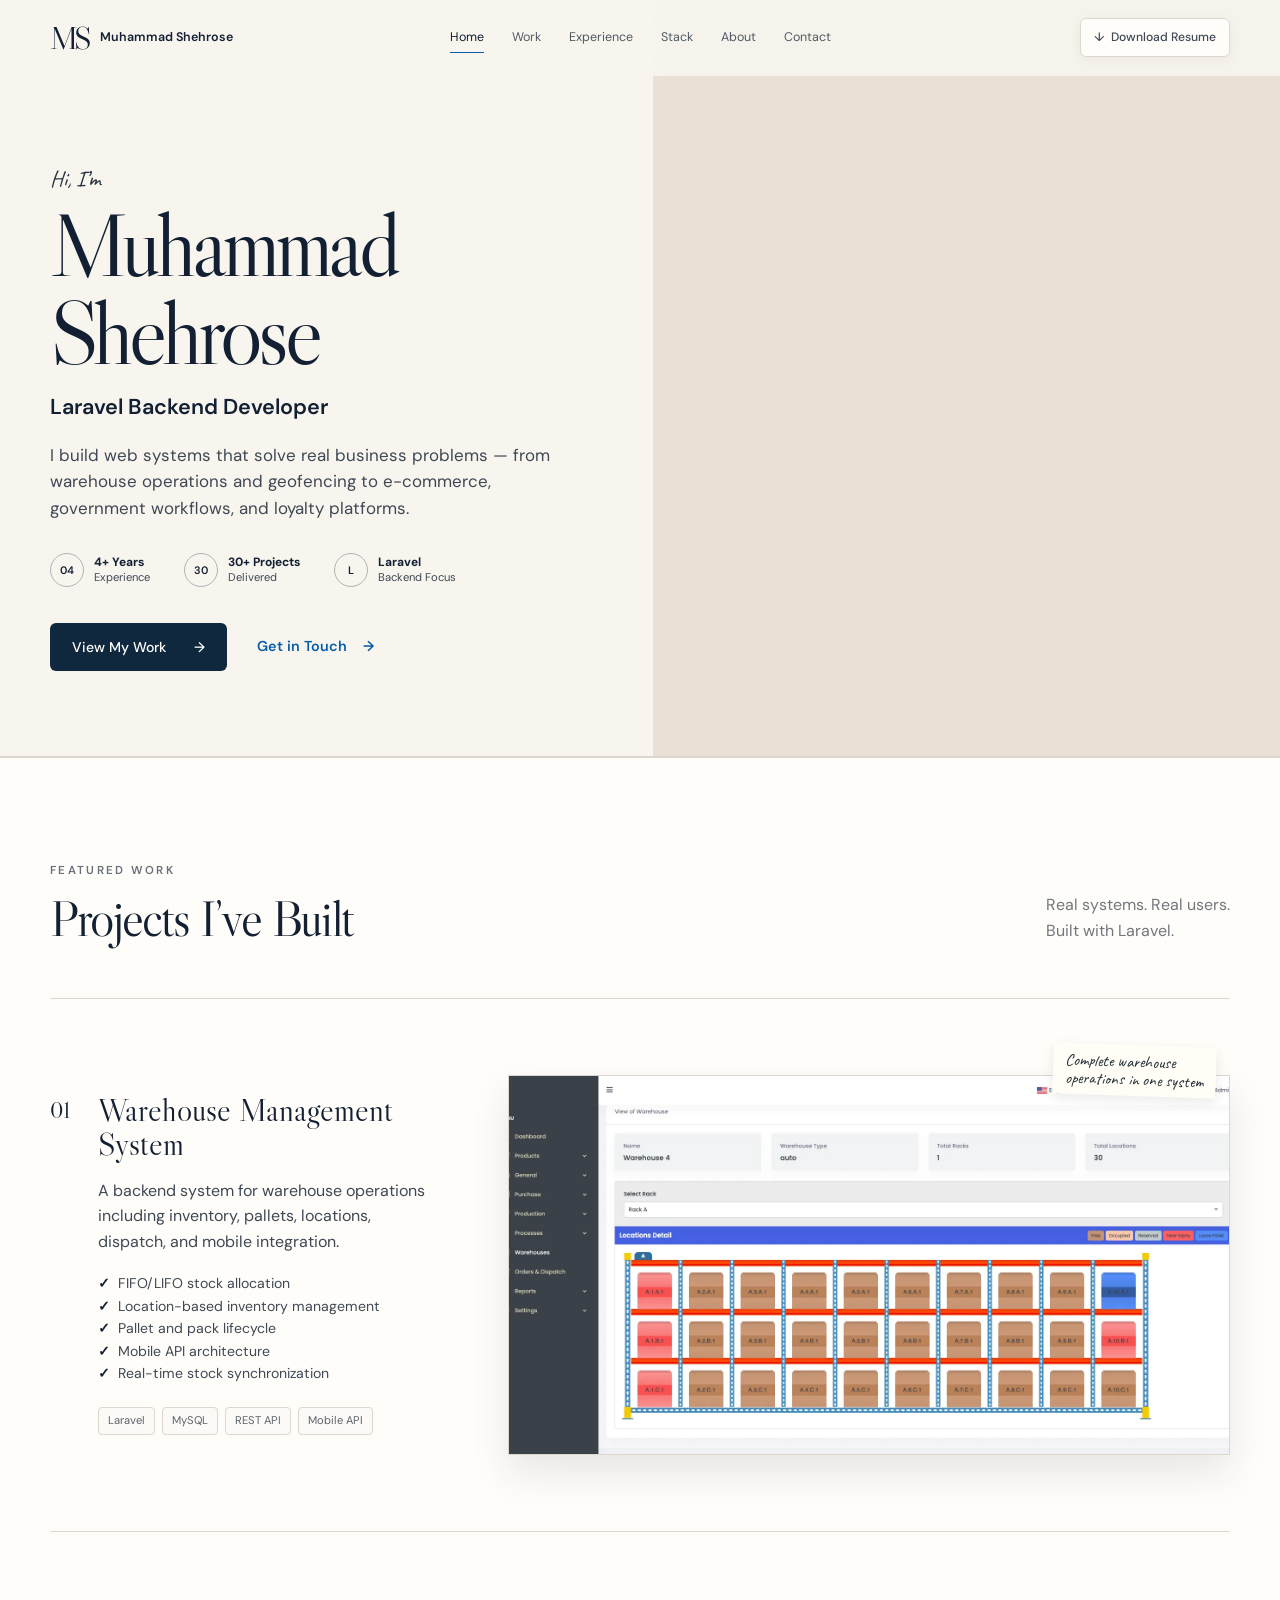
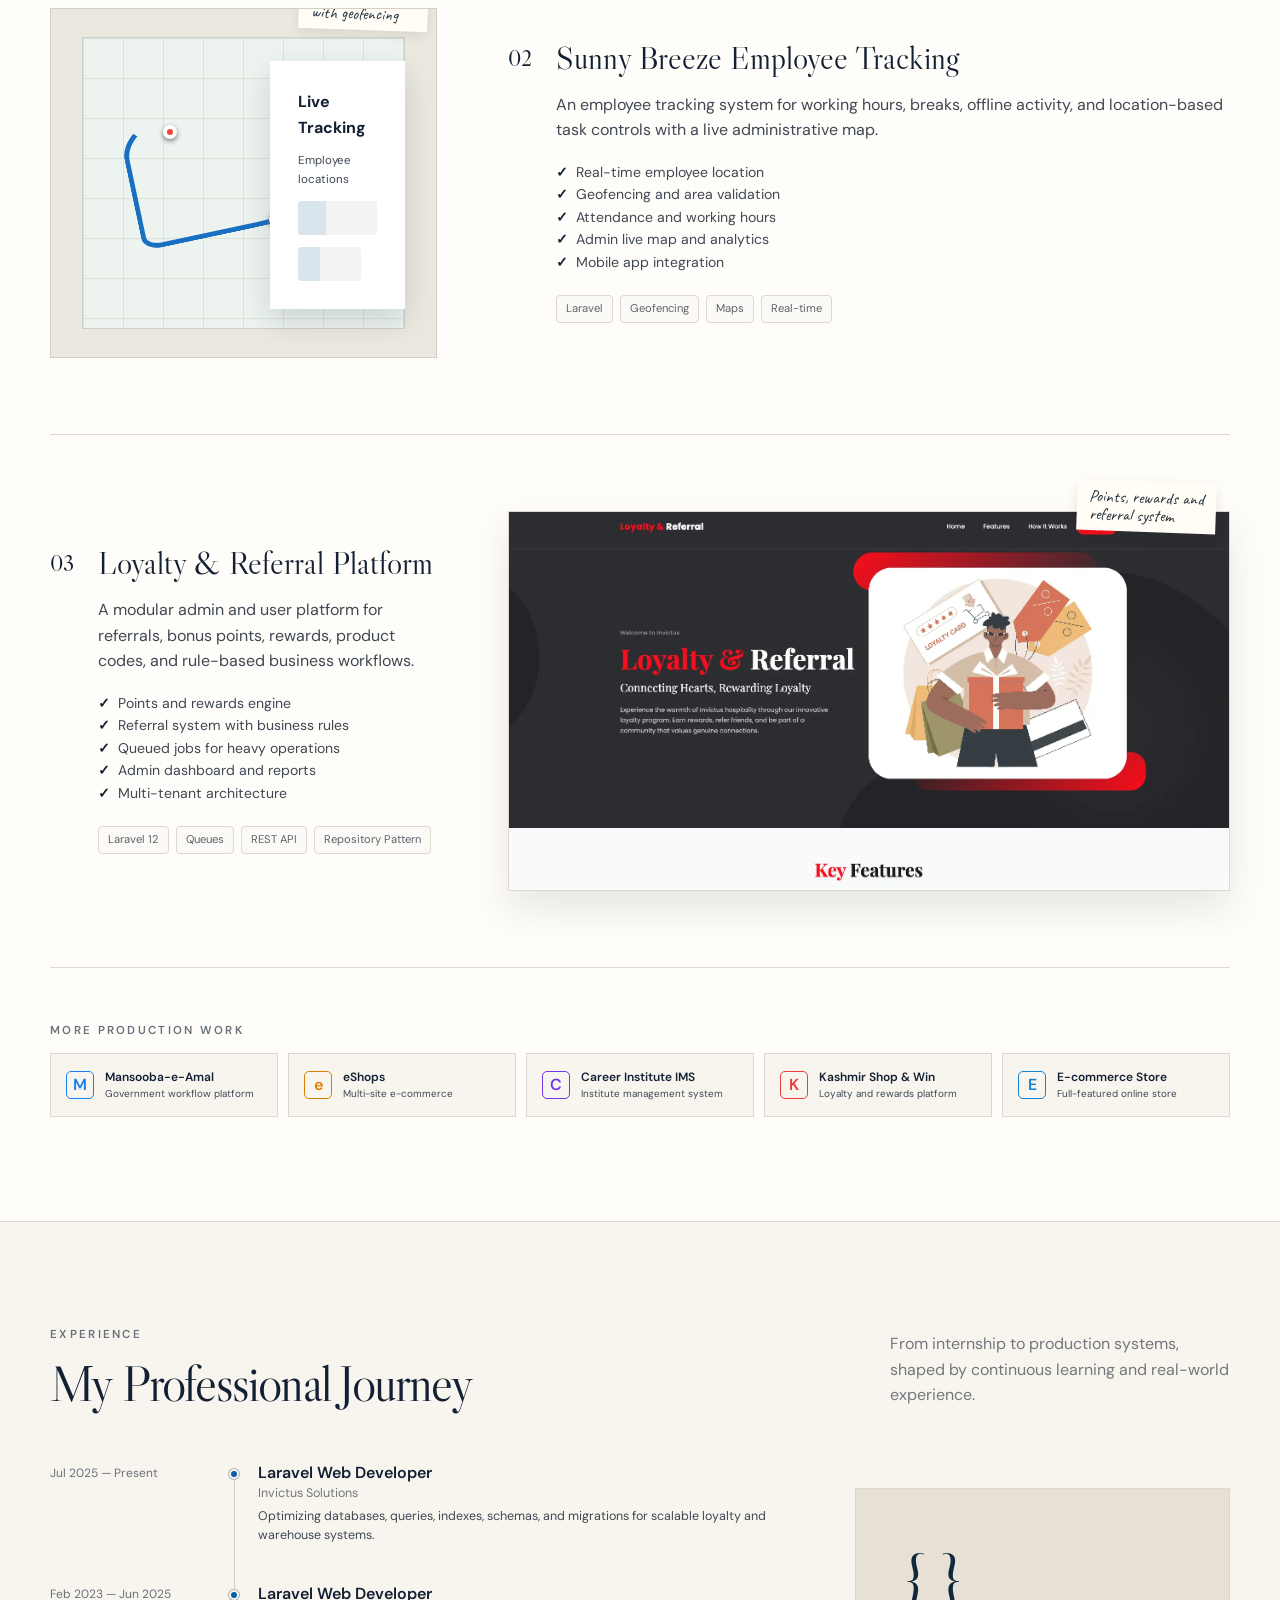
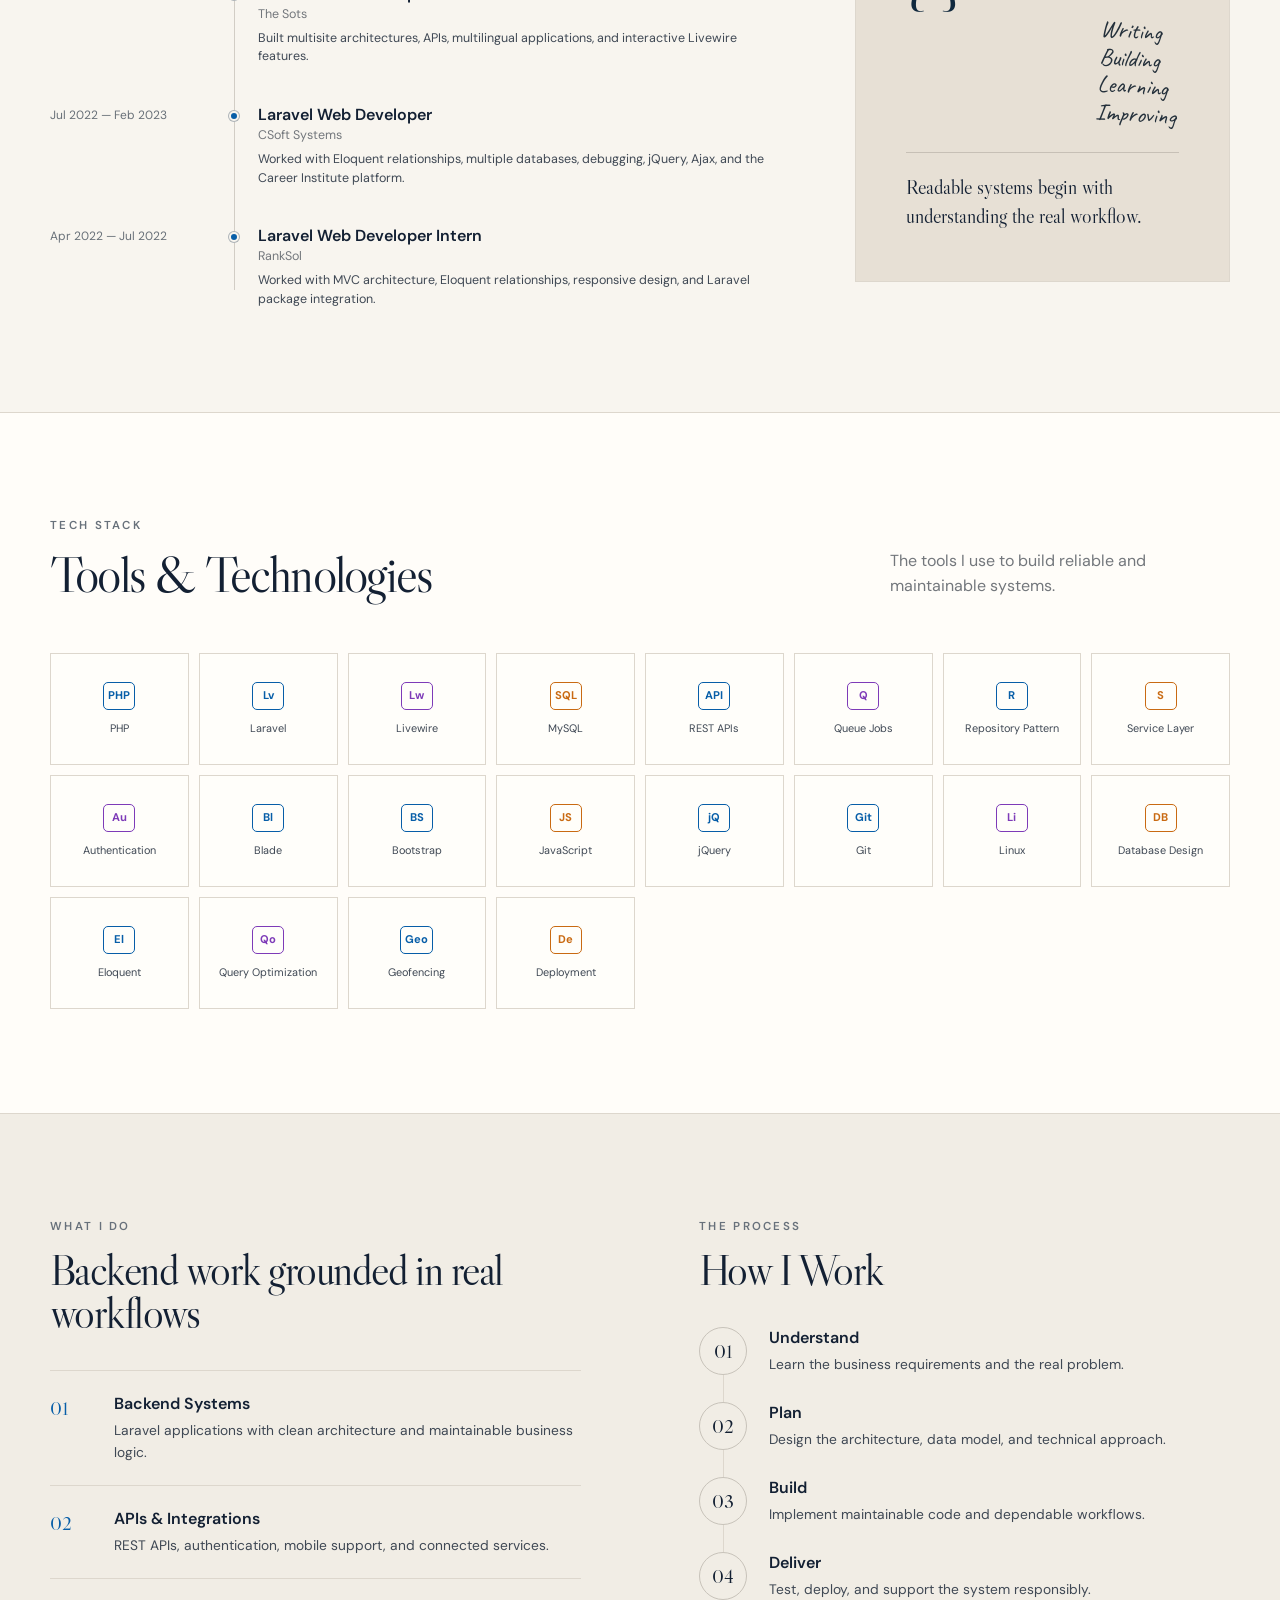
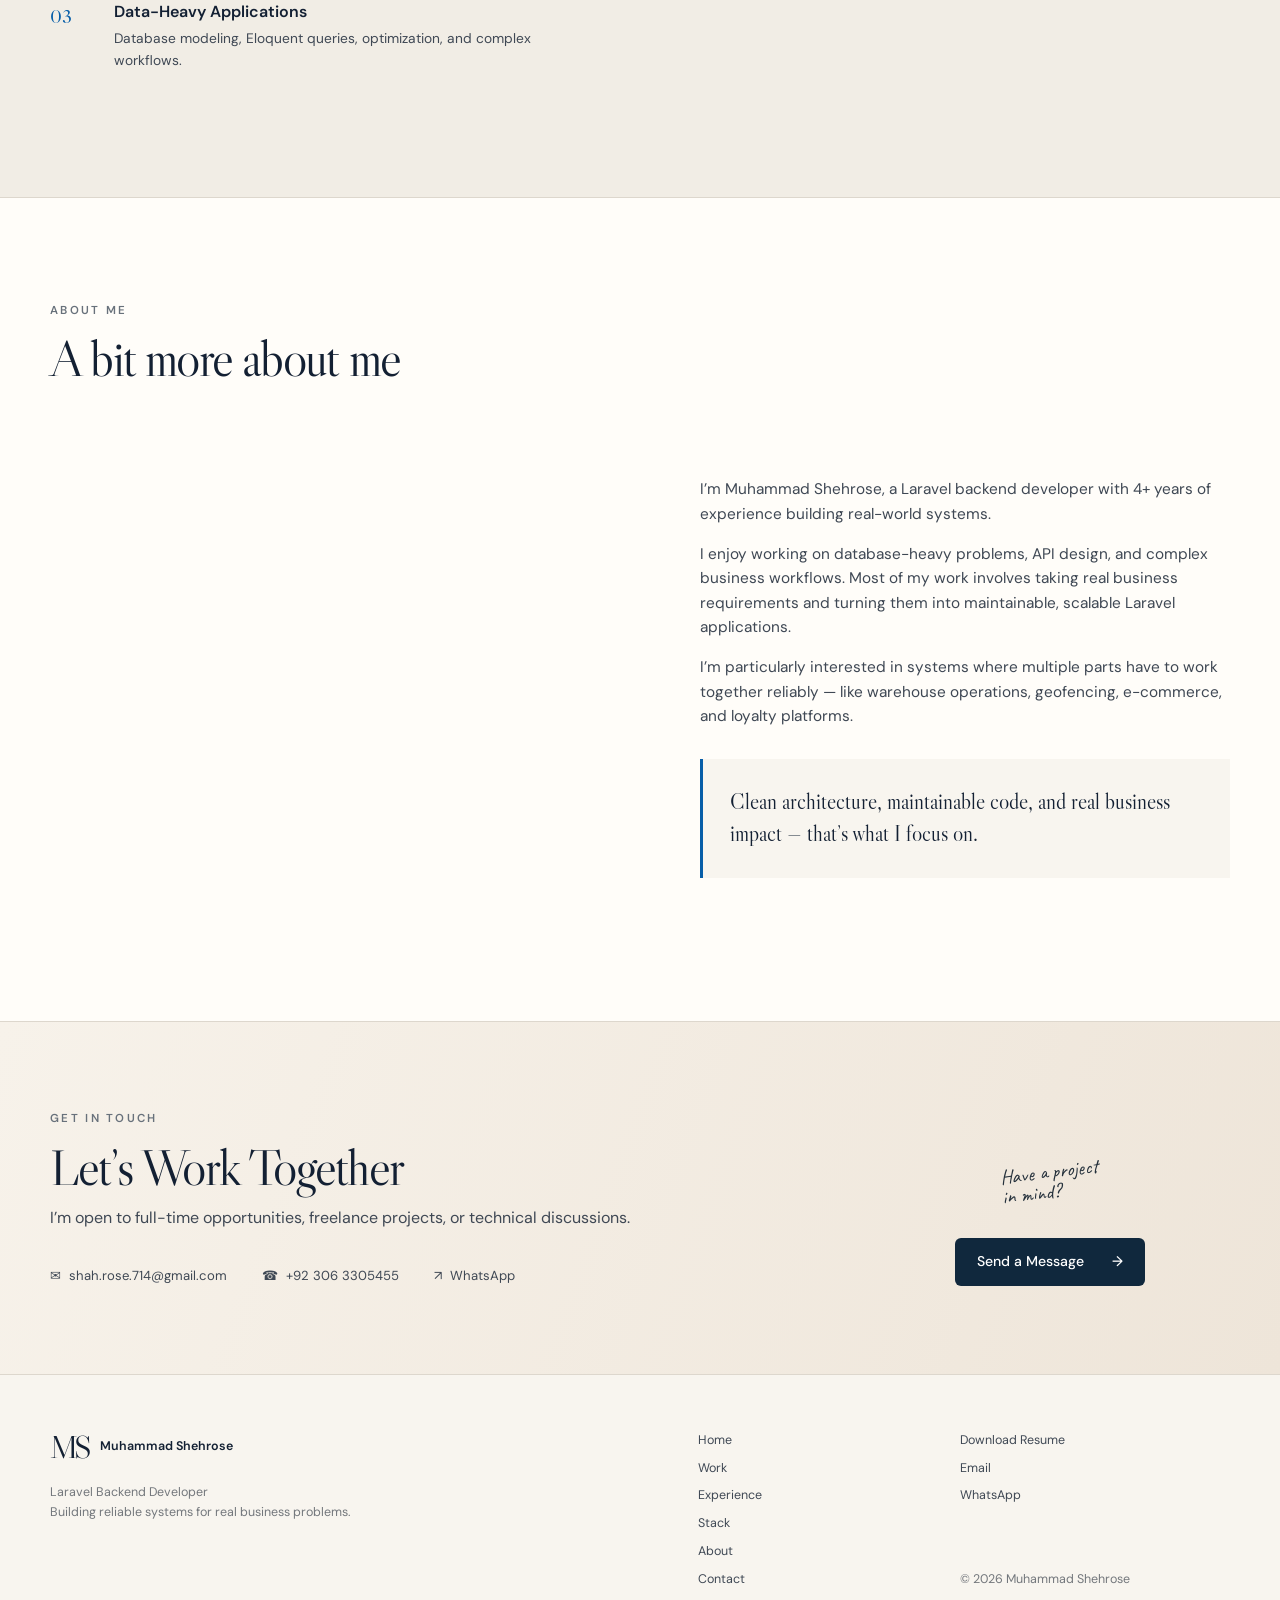
==== commit c14b404e: "landing page updated" ====
--- a/index.html
+++ b/index.html
@@ -1,1175 +1,396 @@
-<!DOCTYPE html>
-<html lang="en" data-bs-theme="dark">
+<!doctype html>
+<html lang="en">
 
 <head>
-    <meta charset="UTF-8" />
-    <meta name="viewport" content="width=device-width, initial-scale=1.0" />
-    <title>Muhammad Shehrose — Laravel Web Developer</title>
-    <meta name="description" content="Laravel Web Developer with 4 years building scalable, high-performance web applications. API development, database design, CMS architecture." />
-
-    <meta name="author" content="Muhammad Shehrose">
-    <meta name="robots" content="index, follow">
-
-    <!-- Open Graph (for social sharing) -->
-    <meta property="og:title" content="Muhammad Shehrose | Laravel Developer">
-    <meta property="og:description" content="Building scalable Laravel applications, APIs, and CMS systems with performance-focused architecture.">
-    <meta property="og:type" content="profile">
-    <meta property="og:url" content="https://muhammadshehrose.github.io/portfolio">
-    <meta property="og:image" content="https://muhammadshehrose.github.io/portfolio/assets/img/profile.jpg">
-
-    <!-- Twitter Card -->
-    <meta name="twitter:card" content="summary_large_image">
-    <meta name="twitter:title" content="Muhammad Shehrose | Laravel Developer">
-    <meta name="twitter:description" content="Laravel Developer specializing in APIs, scalable systems, and AI-assisted development.">
-    <meta name="twitter:image" content="https://muhammadshehrose.github.io/portfolio/assets/img/profile.jpg">
-
-    <!-- Favicon (FIXED paths) -->
-    <link rel="icon" type="image/png" sizes="32x32" href="assets/img/favicon.jpg">
-    <link rel="icon" type="image/png" sizes="16x16" href="assets/img/favicon.jpg">
-    <link rel="apple-touch-icon" href="assets/img/favicon.jpg">
-
-    <!-- Optional: Canonical URL -->
-    <link rel="canonical" href="https://muhammadshehrose.github.io/portfolio">
-
-    <!-- Bootstrap 5 -->
-    <link href="https://cdn.jsdelivr.net/npm/bootstrap@5.3.3/dist/css/bootstrap.min.css" rel="stylesheet" />
-    <!-- Bootstrap Icons -->
-    <link href="https://cdn.jsdelivr.net/npm/bootstrap-icons@1.11.3/font/bootstrap-icons.min.css" rel="stylesheet" />
-    <!-- Google Fonts -->
-    <link href="https://fonts.googleapis.com/css2?family=Space+Grotesk:wght@400;500;700&amp;family=JetBrains+Mono:wght@400;500&amp;family=Instrument+Serif:ital@0;1&amp;display=swap" rel="stylesheet" />
-
-    <link rel="stylesheet" href="css/style.css" />
+  <meta charset="utf-8">
+  <meta name="viewport" content="width=device-width,initial-scale=1">
+  <title>Muhammad Shehrose — Laravel Backend Developer</title>
+  <meta name="description"
+    content="Laravel backend developer building production systems for warehouse operations, geofencing, e-commerce, government workflows, and loyalty platforms.">
+  <meta name="author" content="Muhammad Shehrose">
+  <meta name="robots" content="index, follow">
+  <link rel="canonical" href="https://muhammadshehrose.github.io/portfolio/">
+  <meta property="og:title" content="Muhammad Shehrose — Laravel Backend Developer">
+  <meta property="og:description"
+    content="Production Laravel systems, APIs, database architecture, and real business workflows.">
+  <meta property="og:type" content="profile">
+  <meta property="og:url" content="https://muhammadshehrose.github.io/portfolio/">
+  <meta property="og:image" content="https://muhammadshehrose.github.io/portfolio/assets/img/profile.png">
+  <meta name="twitter:card" content="summary_large_image">
+  <meta name="twitter:title" content="Muhammad Shehrose — Laravel Backend Developer">
+  <meta name="twitter:description"
+    content="Production Laravel systems, APIs, database architecture, and real business workflows.">
+  <meta name="twitter:image" content="https://muhammadshehrose.github.io/portfolio/assets/img/profile.png">
+  <link rel="icon" type="image/png" sizes="32x32" href="assets/img/favicon-32.png">
+  <link rel="apple-touch-icon" sizes="180x180" href="assets/img/apple-touch-icon.png">
+  <link rel="preconnect" href="https://fonts.googleapis.com">
+  <link rel="preconnect" href="https://fonts.gstatic.com" crossorigin>
+  <link
+    href="https://fonts.googleapis.com/css2?family=Caveat:wght@500;600&amp;family=DM+Sans:wght@400;500;600&amp;family=Libre+Caslon+Display&amp;display=swap"
+    rel="stylesheet">
+  <link rel="stylesheet" href="css/style.css">
+  <script
+    type="application/ld+json">{"@context":"https://schema.org","@type":"Person","name":"Muhammad Shehrose","jobTitle":"Laravel Backend Developer","url":"https://muhammadshehrose.github.io/portfolio/","email":"mailto:shah.rose.714@gmail.com","address":{"@type":"PostalAddress","addressLocality":"Faisalabad","addressCountry":"PK"}}</script>
 </head>
 
 <body>
-
-    <!-- Custom Cursor -->
-    <div class="cursor" id="cursor"></div>
-    <div class="cursor-follower" id="cursorFollower"></div>
-
-    <!-- Noise Overlay -->
-    <div class="noise-overlay"></div>
-
-    <!-- Navigation -->
-    <nav class="navbar navbar-expand-lg fixed-top" id="mainNav">
-        <div class="container-xl">
-            <a class="navbar-brand" href="#">
-                <span class="brand-ms">MS</span>
-                <span class="brand-dot">.</span>
-            </a>
-            <button class="navbar-toggler border-0" type="button" data-bs-toggle="collapse" data-bs-target="#navbarNav">
-                <span class="hamburger-icon">
-                    <span></span><span></span><span></span>
-                </span>
-            </button>
-            <div class="collapse navbar-collapse" id="navbarNav">
-                <ul class="navbar-nav ms-auto align-items-lg-center gap-lg-1">
-                    <li class="nav-item"><a class="nav-link" href="#about"><i class="bi bi-person"></i><span>About</span></a></li>
-                    <li class="nav-item"><a class="nav-link" href="#experience"><i class="bi bi-briefcase"></i><span>Experience</span></a></li>
-                    <li class="nav-item"><a class="nav-link" href="#projects"><i class="bi bi-window-stack"></i><span>Projects</span></a></li>
-                    <li class="nav-item"><a class="nav-link" href="#skills"><i class="bi bi-grid"></i><span>Skills</span></a></li>
-                    <li class="nav-item"><a class="nav-link" href="#contact"><i class="bi bi-send"></i><span>Contact</span></a></li>
-                    <li class="nav-item ms-lg-3 mb-1 mb-lg-0">
-                        <a class="btn btn-resume" target="_blank" href="assets/Shehrose%20Laravel%20Resume.pdf" download="Shehrose-Laravel-Resume.pdf">
-                            <i class="bi bi-download"></i><span>Resume</span>
-                        </a>
-                    </li>
-                    <li class="nav-item ms-lg-3">
-                        <a class="btn btn-hire" href="mailto:shah.rose.714@gmail.com"><i class="bi bi-stars"></i><span>Hire Me</span></a>
-                    </li>
-                </ul>
-            </div>
-        </div>
-    </nav>
-
-    <!-- ===================== HERO ===================== -->
-    <section class="hero-section pb-5" id="hero">
-        <div class="hero-grid-bg"></div>
-        <div class="hero-glow"></div>
-        <div class="container-xl h-100">
-            <div class="row h-100 align-items-center">
-                <div class="col-lg-8">
-                    <div class="hero-eyebrow reveal-up">
-                        <span class="eyebrow-dot"></span>
-                        <span>Available for opportunities</span>
-                    </div>
-                    <h1 class="hero-title reveal-up delay-1">
-                        Muhammad<br />
-                        <em>Shehrose</em>
-                    </h1>
-                    <div class="hero-role reveal-up delay-2">
-                        <span class="role-line"></span>
-                        <span class="role-text">Laravel Web Developer</span>
-                        <span class="role-years">04 yrs</span>
-                    </div>
-                    <p class="hero-desc reveal-up delay-3">
-                        Building scalable, high-performance web applications with a focus on clean architecture,
-                        robust APIs, and intelligent database design. From CMS systems to government-grade platforms.
-                    </p>
-                    <div class="hero-highlights reveal-up delay-3">
-                        <div class="hero-highlight-card">
-                            <i class="bi bi-lightning-charge"></i>
-                            <div>
-                                <strong>Performance-led builds</strong>
-                                <span>Fast Laravel systems with maintainable architecture.</span>
-                            </div>
-                        </div>
-                        <div class="hero-highlight-card">
-                            <i class="bi bi-diagram-3"></i>
-                            <div>
-                                <strong>API-first thinking</strong>
-                                <span>Clear service boundaries, queues, and scalable data flows.</span>
-                            </div>
-                        </div>
-                    </div>
-                    <div class="hero-cta reveal-up delay-4">
-                        <a href="#projects" class="btn btn-primary-custom">
-                            <i class="bi bi-grid-1x2-fill"></i>
-                            View My Work
-                            <span class="btn-arrow"><i class="bi bi-arrow-right"></i></span>
-                        </a>
-                        <a href="mailto:shah.rose.714@gmail.com" class="btn btn-ghost-custom">
-                            <i class="bi bi-envelope-paper"></i>
-                            Hire Me
-                        </a>
-                        <a href="#about" class="btn btn-ghost-custom btn-ghost-soft">
-                            <i class="bi bi-person-vcard"></i>
-                            About Me
-                        </a>
-                    </div>
-                    <div class="hero-social reveal-up delay-5">
-                        <a href="mailto:shah.rose.714@gmail.com" class="hero-social-link">
-                            <i class="bi bi-envelope-fill"></i>
-                            <span>Email</span>
-                        </a>
-                        <a href="tel:+923063305455" class="hero-social-link">
-                            <i class="bi bi-telephone-fill"></i>
-                            <span>Call</span>
-                        </a>
-                        <a href="https://wa.me/923063305455" target="_blank" class="hero-social-link" rel="noopener noreferrer" aria-label="WhatsApp">
-                            <i class="bi bi-whatsapp"></i>
-                            <span>Whatsapp</span>
-                        </a>
-                        <span class="hero-social-link hero-social-static">
-                            <i class="bi bi-geo-alt-fill"></i>
-                            <span>Faisalabad, PK</span>
-                        </span>
-                    </div>
-                    <div class="hero-avatar-mobile d-lg-none reveal-up delay-4">
-                        <div class="hero-portrait-card">
-                            <img src="assets/img/profile.jpg" alt="Portrait of Muhammad Shehrose" class="hero-portrait" />
-                            <div class="portrait-badge">
-                                <i class="bi bi-patch-check-fill"></i>
-                                Laravel Specialist
-                            </div>
-                        </div>
-                    </div>
-                </div>
-                <div class="col-lg-4 d-none d-lg-flex justify-content-end">
-                    <div class="hero-avatar-wrapper reveal-left delay-2">
-                        <div class="hero-avatar">
-                            <div class="avatar-ring"></div>
-                            <div class="avatar-ring ring-2"></div>
-                            <div class="avatar-initials">
-                                <img src="assets/img/profile.jpg" alt="Portrait of Muhammad Shehrose" class="hero-portrait" />
-                            </div>
-                            <div class="avatar-badge">
-                                <i class="bi bi-code-slash"></i>
-                            </div>
-                        </div>
-                        <div class="hero-stats">
-                            <div class="stat-card reveal-up delay-3">
-                                <div class="stat-num">4+</div>
-                                <div class="stat-label">Years Exp.</div>
-                            </div>
-                            <div class="stat-card reveal-up delay-4">
-                                <div class="stat-num">30+</div>
-                                <div class="stat-label">Projects</div>
-                            </div>
-                            <!-- <div class="stat-card reveal-up delay-5">
-                                <div class="stat-num">4</div>
-                                <div class="stat-label">Companies</div>
-                            </div> -->
-                        </div>
-                    </div>
-                </div>
-            </div>
-        </div>
-        <div class="hero-scroll-hint">
-            <span>Scroll</span>
-            <span class="scroll-line"></span>
-        </div>
-    </section>
-
-    <!-- ===================== ABOUT ===================== -->
-    <section class="about-section section-pad" id="about">
-        <div class="container-xl">
-            <div class="row align-items-center g-5">
-                <div class="col-lg-5">
-                    <div class="section-label reveal-up">// Who I Am</div>
-                    <h2 class="section-title reveal-up delay-1">Crafting backends that <em>never</em> break under
-                        pressure</h2>
-                    <div class="about-mini-panel reveal-up delay-1">
-                        <div class="mini-panel-item">
-                            <span class="mini-panel-label">Focus</span>
-                            <strong>Laravel, APIs, platform architecture</strong>
-                        </div>
-                        <div class="mini-panel-item">
-                            <span class="mini-panel-label">Approach</span>
-                            <strong>Readable systems with production-grade performance</strong>
-                        </div>
-                    </div>
-                    <p class="section-body reveal-up delay-2">
-                        A Laravel developer with 4 years of building production systems that handle real-world
-                        complexity —
-                        multisite architectures, geofenced tracking, government data platforms, and loyalty engines.
-                    </p>
-                    <p class="section-body reveal-up delay-3">
-                        My work lives at the intersection of clean code and pragmatic engineering. I don't just write
-                        features —
-                        I design systems that scale, APIs that are a pleasure to consume, and databases that perform.
-                    </p>
-                    <div class="about-tags reveal-up delay-4">
-                        <span class="tag">API Architecture</span>
-                        <span class="tag">Database Design</span>
-                        <span class="tag">CMS Systems</span>
-                        <span class="tag">Multisite</span>
-                        <span class="tag">Geofencing</span>
-                        <span class="tag">AI-Assisted Dev</span>
-                    </div>
-                    <div class="contact-row reveal-up delay-5">
-                        <a href="mailto:shah.rose.714@gmail.com" class="contact-link">
-                            <i class="bi bi-envelope-fill"></i>
-                            shah.rose.714@gmail.com
-                        </a>
-                        <a href="tel:+923063305455" class="contact-link">
-                            <i class="bi bi-telephone-fill"></i>
-                            +92-306-3305455
-                        </a>
-                        <span class="contact-link">
-                            <i class="bi bi-geo-alt-fill"></i>
-                            Faisalabad, PK
-                        </span>
-                    </div>
-                </div>
-                <div class="col-lg-7">
-                    <div class="about-visual reveal-left delay-2">
-                        <div class="code-window">
-                            <div class="code-window-header">
-                                <span class="dot red"></span>
-                                <span class="dot yellow"></span>
-                                <span class="dot green"></span>
-                                <span class="code-filename">DeveloperProfile.php</span>
-                            </div>
-                            <div class="code-body">
-                                <pre><code><span class="c-purple">&lt;?php</span>
-
-<span class="c-blue">namespace</span> App\Developers;
-
-<span class="c-blue">class</span> <span class="c-green">MuhammadShehrose</span> <span class="c-blue">extends</span> LaravelDeveloper
-{
-    <span class="c-purple">protected</span> <span class="c-blue">array</span> $stack = [
-        <span class="c-orange">'PHP'</span>,
-        <span class="c-orange">'Laravel'</span>,
-        <span class="c-orange">'Livewire'</span>,
-        <span class="c-orange">'REST API'</span>,
-        <span class="c-orange">'MySQL'</span>,
-        <span class="c-orange">'Git'</span>,
-    ];
-
-    <span class="c-purple">protected</span> <span class="c-blue">string</span> $pattern = <span class="c-orange">'Repository + Service Layer'</span>;
-
-    <span class="c-purple">public function</span> <span class="c-green">expertise</span>(): <span class="c-blue">array</span>
-    {
-        <span class="c-blue">return</span> [
-            <span class="c-orange">'scalable_apis'</span>   => <span class="c-cyan">true</span>,
-            <span class="c-orange">'db_optimization'</span> => <span class="c-cyan">true</span>,
-            <span class="c-orange">'multisite_arch'</span>  => <span class="c-cyan">true</span>,
-            <span class="c-orange">'ai_integration'</span>  => <span class="c-cyan">true</span>,
-        ];
-    }
-}</code></pre>
-                            </div>
-                        </div>
-                    </div>
-                </div>
-            </div>
-        </div>
-    </section>
-
-    <!-- ===================== EXPERIENCE ===================== -->
-    <section class="experience-section section-pad" id="experience">
-        <div class="container-xl">
-            <div class="section-header text-center mb-5">
-                <div class="section-label reveal-up">// Career Path</div>
-                <h2 class="section-title reveal-up delay-1">Work <em>Experience</em></h2>
-            </div>
-
-            <div class="timeline">
-
-                <!-- Job 1 -->
-                <div class="timeline-item reveal-up">
-                    <div class="timeline-marker">
-                        <div class="marker-dot active"></div>
-                        <div class="marker-line"></div>
-                    </div>
-                    <div class="timeline-content">
-                        <div class="job-card active-job">
-                            <div class="job-header">
-                                <div>
-                                    <h3 class="job-title">Laravel Web Developer</h3>
-                                    <div class="job-company">Invictus Solutions</div>
-                                </div>
-                                <div class="job-meta">
-                                    <span class="job-badge active">Current</span>
-                                    <span class="job-date">Jul 2025 – Present</span>
-                                </div>
-                            </div>
-                            <p class="job-desc">
-                                Optimized large databases through efficient queries, indexing, and structured schema
-                                design to
-                                improve performance and scalability. Handled data migrations for stable system growth.
-                            </p>
-                            <div class="job-achievements">
-                                <div class="achievement">
-                                    <i class="bi bi-check2-circle"></i>
-                                    Loyalty and Referral Systems + APIs
-                                </div>
-                                <div class="achievement">
-                                    <i class="bi bi-check2-circle"></i>
-                                    Warehouse Management System + APIs
-                                </div>
-                            </div>
-                        </div>
-                    </div>
-                </div>
-
-                <!-- Job 2 -->
-                <div class="timeline-item reveal-up delay-1">
-                    <div class="timeline-marker">
-                        <div class="marker-dot"></div>
-                        <div class="marker-line"></div>
-                    </div>
-                    <div class="timeline-content">
-                        <div class="job-card">
-                            <div class="job-header">
-                                <div>
-                                    <h3 class="job-title">Laravel Web Developer</h3>
-                                    <div class="job-company">The Sots</div>
-                                </div>
-                                <div class="job-meta">
-                                    <span class="job-date">Feb 2023 – Jun 2025</span>
-                                </div>
-                            </div>
-                            <p class="job-desc">
-                                Managed subdomain-based multisite architectures for scalable systems. Built and
-                                integrated APIs for
-                                seamless communication. Developed multi-language applications and used Livewire for
-                                dynamic,
-                                interactive features with minimal JavaScript.
-                            </p>
-                            <div class="job-achievements">
-                                <div class="achievement">
-                                    <i class="bi bi-check2-circle"></i>
-                                    eShops — eCommerce Solution + APIs
-                                </div>
-                                <div class="achievement">
-                                    <i class="bi bi-check2-circle"></i>
-                                    Sunny Breeze Tracking System + APIs
-                                </div>
-                            </div>
-                        </div>
-                    </div>
-                </div>
-
-                <!-- Job 3 -->
-                <div class="timeline-item reveal-up delay-2">
-                    <div class="timeline-marker">
-                        <div class="marker-dot"></div>
-                        <div class="marker-line"></div>
-                    </div>
-                    <div class="timeline-content">
-                        <div class="job-card">
-                            <div class="job-header">
-                                <div>
-                                    <h3 class="job-title">Laravel Web Developer</h3>
-                                    <div class="job-company">CSoft Systems</div>
-                                </div>
-                                <div class="job-meta">
-                                    <span class="job-date">Jul 2022 – Feb 2023</span>
-                                </div>
-                            </div>
-                            <p class="job-desc">
-                                Database management using Eloquent relationships for advanced queries across single and
-                                multiple
-                                databases. Experienced in debugging, resolving code issues, and enhancing UI
-                                interactivity using jQuery and Ajax.
-                            </p>
-                            <div class="job-achievements">
-                                <div class="achievement">
-                                    <i class="bi bi-check2-circle"></i>
-                                    Career Institute — CMS + Dynamic Website
-                                </div>
-                            </div>
-                        </div>
-                    </div>
-                </div>
-
-                <!-- Job 4 -->
-                <div class="timeline-item reveal-up delay-3">
-                    <div class="timeline-marker">
-                        <div class="marker-dot"></div>
-                    </div>
-                    <div class="timeline-content">
-                        <div class="job-card">
-                            <div class="job-header">
-                                <div>
-                                    <h3 class="job-title">Laravel Web Developer (Intern)</h3>
-                                    <div class="job-company">RankSol</div>
-                                </div>
-                                <div class="job-meta">
-                                    <span class="job-date">Apr 2022 – Jul 2022</span>
-                                </div>
-                            </div>
-                            <p class="job-desc">
-                                Strong in MVC architecture and Eloquent relationships, with experience in responsive
-                                design and
-                                Laravel package integration to improve functionality and performance.
-                            </p>
-                        </div>
-                    </div>
-                </div>
-
-            </div>
-        </div>
-    </section>
-
-    <!-- ===================== PROJECTS ===================== -->
-    <section class="projects-section section-pad" id="projects">
-        <div class="container-xl">
-            <div class="section-header mb-5">
-                <div class="row align-items-end">
-                    <div class="col-lg-7">
-                        <div class="section-label reveal-up">// Selected Work</div>
-                        <h2 class="section-title reveal-up delay-1">Projects that <em>ship</em> to production</h2>
-                    </div>
-                    <div class="col-lg-5 text-lg-end">
-                        <p class="section-body reveal-up delay-2">Prominent real-world systems, not side projects.</p>
-                    </div>
-                </div>
-            </div>
-
-            <div class="projects-slider reveal-up" data-projects-slider>
-                <div class="projects-slider-shell">
-                    <button class="projects-slider-arrow projects-slider-arrow-prev" type="button" aria-label="Previous project" data-projects-prev>
-                        <i class="bi bi-arrow-left"></i>
-                    </button>
-
-                    <div class="projects-slider-viewport" data-projects-viewport>
-                        <div class="projects-slider-track" data-projects-track>
-
-                            <div class="project-slide" data-project-slide>
-                                <!-- Project 1: Loyalty and Referral -->
-                                <div class="project-card featured">
-                                    <div class="project-number">01</div>
-                                    <div class="row align-items-center g-4">
-                                        <div class="col-lg-6">
-                                            <div class="project-stack">
-                                                <span>Laravel 12</span><span>Blade</span><span>Repository Pattern</span><span>Queue
-                                                    Jobs</span>
-                                            </div>
-                                            <h3 class="project-title">Loyalty &amp; Referral Management System</h3>
-                                            <p class="project-desc">
-                                                Full-stack system with separate admin and user panels. Modular architecture using
-                                                Repository Pattern,
-                                                Service classes, and queued jobs for scalable and efficient operations — covering
-                                                user management,
-                                                referrals, bonus points, and product codes.
-                                            </p>
-                                            <div class="project-deliverables">
-                                                <span><i class="bi bi-globe"></i> Web App</span>
-                                                <span><i class="bi bi-broadcast"></i> REST API</span>
-                                            </div>
-                                        </div>
-                                        <div class="col-lg-6">
-                                            <div class="project-visual">
-                                                <div class="project-media">
-                                                    <img src="assets/projects/loyalty.png" alt="eShops eCommerce platform preview" class="project-thumb" />
-                                                </div>
-                                                <div class="pv-grid">
-                                                    <div class="pv-block pv-accent">Admin Panel</div>
-                                                    <div class="pv-block">User Panel</div>
-                                                    <div class="pv-block">Referral Engine</div>
-                                                    <div class="pv-block pv-accent">Queue Jobs</div>
-                                                    <div class="pv-block">Bonus Points</div>
-                                                    <div class="pv-block">Product Codes</div>
-                                                </div>
-                                            </div>
-                                        </div>
-                                    </div>
-                                </div>
-                            </div>
-
-                            <div class="project-slide" data-project-slide>
-                                <!-- Project 2: Sunny Breeze -->
-                                <div class="project-card">
-                                    <div class="project-number">02</div>
-                                    <div class="row align-items-center g-4">
-                                        <div class="col-lg-6">
-                                            <div class="project-stack">
-                                                <span>Multi-Language</span><span>Geofencing</span><span>Maps</span><span>Real-time</span>
-                                            </div>
-                                            <h3 class="project-title">Sunny Breeze Tracking System</h3>
-                                            <p class="project-desc">
-                                                Employee tracking system monitoring working hours, breaks, and offline activity in real
-                                                time.
-                                                Location-based task controls enforce geofenced site rules, with a live admin dashboard
-                                                showing
-                                                real-time employee positions on a map.
-                                            </p>
-                                            <div class="project-deliverables">
-                                                <span><i class="bi bi-globe"></i> Web App</span>
-                                                <span><i class="bi bi-broadcast"></i> REST API</span>
-                                            </div>
-                                        </div>
-                                        <div class="col-lg-6">
-                                            <div class="project-visual">
-                                                <div class="project-media project-media-placeholder tracking-theme">
-                                                    <div class="project-placeholder-content">
-                                                        <i class="bi bi-pin-map-fill"></i>
-                                                        <span>Geo Tracking Dashboard</span>
-                                                    </div>
-                                                </div>
-                                                <div class="pv-grid">
-                                                    <div class="pv-block pv-accent">Live Tracking</div>
-                                                    <div class="pv-block">Geofencing</div>
-                                                    <div class="pv-block">Shift Logs</div>
-                                                    <div class="pv-block">Offline Sync</div>
-                                                    <div class="pv-block pv-accent">Map View</div>
-                                                    <div class="pv-block">Admin Alerts</div>
-                                                </div>
-                                            </div>
-                                        </div>
-                                    </div>
-                                </div>
-                            </div>
-
-                            <div class="project-slide" data-project-slide>
-                                <!-- Project 3: Mansooba-e-Amal -->
-                                <div class="project-card">
-                                    <div class="project-number">03</div>
-                                    <div class="row align-items-center g-4">
-                                        <div class="col-lg-6">
-                                            <div class="project-stack">
-                                                <span>Government</span><span>VC/NC Auth</span><span>Access Control</span>
-                                            </div>
-                                            <h3 class="project-title">Mansooba-e-Amal</h3>
-                                            <p class="project-desc">
-                                                Government project for Khyber Pakhtunkhwa. API development enabling VC/NC-based user
-                                                categorization and structured access control. Features for need assessments, tracking
-                                                submissions,
-                                                and community participation via voting and comments.
-                                            </p>
-                                            <div class="project-deliverables">
-                                                <span><i class="bi bi-shield-check"></i> Gov. Grade</span>
-                                                <span><i class="bi bi-broadcast"></i> REST API</span>
-                                            </div>
-                                        </div>
-                                        <div class="col-lg-6">
-                                            <div class="project-visual">
-                                                <div class="project-media project-media-placeholder gov-theme">
-                                                    <div class="project-placeholder-content">
-                                                        <i class="bi bi-shield-check"></i>
-                                                        <span>Government Workflow Platform</span>
-                                                    </div>
-                                                </div>
-                                                <div class="pv-grid">
-                                                    <div class="pv-block pv-accent">Need Assessments</div>
-                                                    <div class="pv-block">VC/NC Access</div>
-                                                    <div class="pv-block">Submissions</div>
-                                                    <div class="pv-block">Voting</div>
-                                                    <div class="pv-block pv-accent">Comments</div>
-                                                    <div class="pv-block">Audit Trail</div>
-                                                </div>
-                                            </div>
-                                        </div>
-                                    </div>
-                                </div>
-                            </div>
-
-                            <div class="project-slide" data-project-slide>
-                                <!-- Project 4: Career Institute -->
-                                <div class="project-card">
-                                    <div class="project-number">04</div>
-                                    <div class="row align-items-center g-4">
-                                        <div class="col-lg-6">
-                                            <div class="project-stack">
-                                                <span>Laravel CMS</span><span>HR Module</span><span>Reporting</span>
-                                            </div>
-                                            <h3 class="project-title">Career Institute — IMS</h3>
-                                            <p class="project-desc">
-                                                Full-featured Institute Management System from scratch — campus, student, HR, course, lead,
-                                                and
-                                                expense management. Dynamic reporting (daily, weekly, monthly, custom) for financial
-                                                tracking and
-                                                data-driven decisions.
-                                            </p>
-                                            <div class="project-deliverables">
-                                                <span><i class="bi bi-building"></i> Enterprise</span>
-                                                <span><i class="bi bi-bar-chart"></i> Reporting</span>
-                                            </div>
-                                        </div>
-                                        <div class="col-lg-6">
-                                            <div class="project-visual">
-                                                <div class="project-media">
-                                                    <img src="assets/projects/career.PNG" alt="Career Institute management system preview" class="project-thumb" />
-                                                </div>
-                                                <div class="pv-grid">
-                                                    <div class="pv-block pv-accent">Students</div>
-                                                    <div class="pv-block">HR Module</div>
-                                                    <div class="pv-block">Courses</div>
-                                                    <div class="pv-block">Leads</div>
-                                                    <div class="pv-block pv-accent">Finance</div>
-                                                    <div class="pv-block">Reports</div>
-                                                </div>
-                                            </div>
-                                        </div>
-                                    </div>
-                                </div>
-                            </div>
-
-                            <div class="project-slide" data-project-slide>
-                                <!-- Project 5: eShops -->
-                                <div class="project-card">
-                                    <div class="project-number">05</div>
-                                    <div class="row align-items-center g-4">
-                                        <div class="col-lg-6">
-                                            <div class="project-stack">
-                                                <span>eCommerce</span><span>Multisite</span><span>Livewire</span>
-                                            </div>
-                                            <h3 class="project-title">eShops — eCommerce Platform</h3>
-                                            <p class="project-desc">
-                                                Subdomain-based multisite eCommerce solution with API integration for seamless system
-                                                communication. Multi-language support and Livewire-powered dynamic features for
-                                                high-performance
-                                                storefront experiences.
-                                            </p>
-                                            <div class="project-deliverables">
-                                                <span><i class="bi bi-cart4"></i> eCommerce</span>
-                                                <span><i class="bi bi-broadcast"></i> REST API</span>
-                                            </div>
-                                        </div>
-                                        <div class="col-lg-6">
-                                            <div class="project-visual">
-                                                <div class="project-media">
-                                                    <img src="assets/projects/eshops.JPG" alt="eShops eCommerce platform preview" class="project-thumb" />
-                                                </div>
-                                                <div class="pv-grid">
-                                                    <div class="pv-block pv-accent">Storefronts</div>
-                                                    <div class="pv-block">Multisite</div>
-                                                    <div class="pv-block">Livewire</div>
-                                                    <div class="pv-block">APIs</div>
-                                                    <div class="pv-block pv-accent">Multi-language</div>
-                                                    <div class="pv-block">Checkout</div>
-                                                </div>
-                                            </div>
-                                        </div>
-                                    </div>
-                                </div>
-                            </div>
-
-                            <div class="project-slide" data-project-slide>
-                                <!-- Project 6: Shop and win -->
-                                <div class="project-card">
-                                    <div class="project-number">06</div>
-                                    <div class="row align-items-center g-4">
-                                        <div class="col-lg-6">
-                                            <div class="project-stack">
-                                                <span>Laravel CMS</span><span>Kashmir Banaspati</span>
-                                            </div>
-                                            <h3 class="project-title">Shop & Win — Kashmir Banaspati</h3>
-                                            <p class="project-desc">
-                                                Shop & Win — Kashmir Banaspati is a promotion system that allows users to enter using codes and automatically selects winners through a secure random generation process, ensuring fair and transparent prize distribution.
-                                            </p>
-                                            <div class="project-deliverables">
-                                                <span><i class="bi bi-gift"></i> Shop & Win System</span>
-                                                <span><i class="bi bi-shuffle"></i> Random Winner Selection</span>
-                                            </div>
-                                        </div>
-                                        <div class="col-lg-6">
-                                            <div class="project-visual">
-                                                <div class="project-media">
-                                                    <img src="assets/projects/shopandwin.png" alt="eShops eCommerce platform preview" class="project-thumb" />
-                                                </div>
-                                                <div class="pv-grid">
-                                                    <div class="pv-block pv-accent">Campaign System</div>
-                                                    <div class="pv-block">Entry Validation</div>
-                                                    <div class="pv-block">Winner Logic</div>
-                                                    <div class="pv-block">API Integration</div>
-                                                    <div class="pv-block pv-accent">Admin Dashboard</div>
-                                                    <div class="pv-block">Data Tracking</div>
-                                                </div>
-                                            </div>
-                                        </div>
-                                    </div>
-                                </div>
-                            </div>
-
-                            <div class="project-slide" data-project-slide>
-                                <!-- Project 7: Warehouse Management System -->
-                                <div class="project-card">
-                                    <div class="project-number">07</div>
-                                    <div class="row align-items-center g-4">
-                                        <div class="col-lg-6">
-                                            <div class="project-stack">
-                                                <span>Laravel Backend</span><span>Repository System</span>
-                                            </div>
-                                            <h3 class="project-title">Warehouse Management System</h3>
-                                            <p class="project-desc">
-                                                A repository-based Warehouse Management System with web dashboard and mobile APIs. It manages stock tracking, inventory flow, and warehouse operations with real-time data synchronization and structured backend architecture.
-                                            </p>
-                                            <div class="project-deliverables">
-                                                <span><i class="bi bi-box-seam"></i> Inventory Management</span>
-                                                <span><i class="bi bi-phone"></i> Mobile API Support</span>
-                                            </div>
-                                        </div>
-                                        <div class="col-lg-6">
-                                            <div class="project-visual">
-                                                <div class="project-media">
-                                                    <img src="assets/projects/warehouse.png" alt="Warehouse Management System preview" class="project-thumb" />
-                                                </div>
-                                                <div class="pv-grid">
-                                                    <div class="pv-block pv-accent">Stock Tracking</div>
-                                                    <div class="pv-block">Repository Based System</div>
-                                                    <div class="pv-block">Web Dashboard</div>
-                                                    <div class="pv-block">REST APIs</div>
-                                                    <div class="pv-block pv-accent">Mobile Integration</div>
-                                                    <div class="pv-block">Real-time Sync</div>
-                                                </div>
-                                            </div>
-                                        </div>
-                                    </div>
-                                </div>
-                            </div>
-
-                            <div class="project-slide" data-project-slide>
-                                <!-- Project 8: E-commerce SaaS Platform -->
-                                <div class="project-card">
-                                    <div class="project-number">08</div>
-                                    <div class="row align-items-center g-4">
-                                        <div class="col-lg-6">
-                                            <div class="project-stack">
-                                                <span>Laravel</span><span>E-commerce</span>
-                                            </div>
-                                            <h3 class="project-title">E-commerce Store</h3>
-                                            <p class="project-desc">
-                                                A self-service e-commerce platform that allows users to build and launch their online store in no time with a one-time setup cost. It includes complete e-commerce functionality with a powerful admin dashboard, real-time stats, and business insights.
-                                            </p>
-                                            <div class="project-deliverables">
-                                                <span><i class="bi bi-shop"></i> Store Builder</span>
-                                                <span><i class="bi bi-speedometer2"></i> Live Dashboard Stats</span>
-                                            </div>
-                                        </div>
-                                        <div class="col-lg-6">
-                                            <div class="project-visual">
-                                                <div class="project-media">
-                                                    <img src="assets/projects/ecommerce.png" alt="E-commerce SaaS platform preview" class="project-thumb" />
-                                                </div>
-                                                <div class="pv-grid">
-                                                    <div class="pv-block pv-accent">Product Management</div>
-                                                    <div class="pv-block">Order System</div>
-                                                    <div class="pv-block">Payment Integration</div>
-                                                    <div class="pv-block">Store Builder</div>
-                                                    <div class="pv-block pv-accent">Analytics Dashboard</div>
-                                                    <div class="pv-block">Sales Reports</div>
-                                                </div>
-                                            </div>
-                                        </div>
-                                    </div>
-                                </div>
-                            </div>
-
-                        </div>
-                    </div>
-
-                    <button class="projects-slider-arrow projects-slider-arrow-next" type="button" aria-label="Next project" data-projects-next>
-                        <i class="bi bi-arrow-right"></i>
-                    </button>
-                </div>
-
-                <div class="projects-slider-footer">
-                    <div class="projects-slider-meta">
-                        <div class="projects-slider-status">
-                            <span data-projects-current>01</span>
-                            <span class="projects-slider-status-separator"></span>
-                            <span data-projects-total>05</span>
-                        </div>
-                        <div class="projects-slider-hint">Drag, swipe, or use arrows</div>
-                    </div>
-                    <div class="projects-slider-dots" data-projects-dots aria-label="Project slides"></div>
-                </div>
-            </div>
-        </div>
-    </section>
-
-    <!-- ===================== SKILLS ===================== -->
-    <section class="skills-section section-pad" id="skills">
-        <div class="container-xl">
-            <div class="row g-5">
-                <div class="col-lg-4">
-                    <div class="section-label reveal-up">// Technical Stack</div>
-                    <h2 class="section-title reveal-up delay-1">Tools &amp; <em>Technologies</em></h2>
-                    <p class="section-body reveal-up delay-2">
-                        4 years of daily production use — not just side-project familiarity.
-                    </p>
-                    <div class="lang-flags reveal-up delay-3">
-                        <div class="lang-item">
-                            <div class="lang-flag en">EN</div>
-                            <div>
-                                <div class="lang-name">English</div>
-                                <div class="lang-level">Professional Working Proficiency</div>
-                            </div>
-                        </div>
-                        <div class="lang-item">
-                            <div class="lang-flag ur">UR</div>
-                            <div>
-                                <div class="lang-name">Urdu</div>
-                                <div class="lang-level">Native / Bilingual Proficiency</div>
-                            </div>
-                        </div>
-                    </div>
-                </div>
-
-                <div class="col-lg-8">
-                    <div class="skills-grid">
-                        <div class="skills-pill-grid reveal-up">
-                            <div class="skills-pill"><i class="bi bi-server"></i><span>Backend Systems</span></div>
-                            <div class="skills-pill"><i class="bi bi-database-gear"></i><span>Query Optimization</span></div>
-                            <div class="skills-pill"><i class="bi bi-cloud-arrow-up"></i><span>Deployment Ready</span></div>
-                            <div class="skills-pill"><i class="bi bi-window-sidebar"></i><span>Admin Dashboards</span></div>
-                        </div>
-
-                        <div class="skill-group reveal-up delay-1">
-                            <div class="skill-group-label"><i class="bi bi-braces-asterisk"></i><span>Core Backend</span></div>
-                            <div class="skill-bars">
-                                <div class="skill-bar-item">
-                                    <div class="skill-bar-header">
-                                        <span>PHP</span><span class="skill-pct">95%</span>
-                                    </div>
-                                    <div class="skill-bar-track">
-                                        <div class="skill-bar-fill" data-width="95"></div>
-                                    </div>
-                                </div>
-                                <div class="skill-bar-item">
-                                    <div class="skill-bar-header">
-                                        <span>Laravel</span><span class="skill-pct">95%</span>
-                                    </div>
-                                    <div class="skill-bar-track">
-                                        <div class="skill-bar-fill" data-width="95"></div>
-                                    </div>
-                                </div>
-                                <div class="skill-bar-item">
-                                    <div class="skill-bar-header">
-                                        <span>Livewire</span><span class="skill-pct">85%</span>
-                                    </div>
-                                    <div class="skill-bar-track">
-                                        <div class="skill-bar-fill" data-width="85"></div>
-                                    </div>
-                                </div>
-                                <div class="skill-bar-item">
-                                    <div class="skill-bar-header">
-                                        <span>REST API Design</span><span class="skill-pct">92%</span>
-                                    </div>
-                                    <div class="skill-bar-track">
-                                        <div class="skill-bar-fill" data-width="92"></div>
-                                    </div>
-                                </div>
-                            </div>
-                        </div>
-
-                        <div class="skill-group reveal-up delay-2">
-                            <div class="skill-group-label"><i class="bi bi-database"></i><span>Database &amp; DevOps</span></div>
-                            <div class="skill-bars">
-                                <div class="skill-bar-item">
-                                    <div class="skill-bar-header">
-                                        <span>MySQL / DBMS</span><span class="skill-pct">90%</span>
-                                    </div>
-                                    <div class="skill-bar-track">
-                                        <div class="skill-bar-fill" data-width="90"></div>
-                                    </div>
-                                </div>
-                                <div class="skill-bar-item">
-                                    <div class="skill-bar-header">
-                                        <span>Git / Version Control</span><span class="skill-pct">88%</span>
-                                    </div>
-                                    <div class="skill-bar-track">
-                                        <div class="skill-bar-fill" data-width="88"></div>
-                                    </div>
-                                </div>
-                            </div>
-                        </div>
-
-                        <div class="skill-group reveal-up delay-3">
-                            <div class="skill-group-label"><i class="bi bi-layout-text-window"></i><span>Frontend &amp; UI</span></div>
-                            <div class="skill-bars">
-                                <div class="skill-bar-item">
-                                    <div class="skill-bar-header">
-                                        <span>Bootstrap / CSS</span><span class="skill-pct">85%</span>
-                                    </div>
-                                    <div class="skill-bar-track">
-                                        <div class="skill-bar-fill" data-width="85"></div>
-                                    </div>
-                                </div>
-                                <div class="skill-bar-item">
-                                    <div class="skill-bar-header">
-                                        <span>JavaScript &amp; jQuery</span><span class="skill-pct">80%</span>
-                                    </div>
-                                    <div class="skill-bar-track">
-                                        <div class="skill-bar-fill" data-width="80"></div>
-                                    </div>
-                                </div>
-                            </div>
-                        </div>
-
-                        <div class="skill-group reveal-up delay-4">
-                            <div class="skill-group-label"><i class="bi bi-stars"></i><span>Specializations</span></div>
-                            <div class="skill-chips">
-                                <span class="chip"><i class="bi bi-diagram-3"></i> Repository Pattern</span>
-                                <span class="chip"><i class="bi bi-layers"></i> Service Layer</span>
-                                <span class="chip"><i class="bi bi-robot"></i> AI-Assisted Dev</span>
-                                <span class="chip"><i class="bi bi-translate"></i> Multi-Language Apps</span>
-                                <span class="chip"><i class="bi bi-geo-alt"></i> Geofencing</span>
-                                <span class="chip"><i class="bi bi-arrows-angle-expand"></i> Multisite Arch.</span>
-                                <span class="chip"><i class="bi bi-clock-history"></i> Queue Jobs</span>
-                                <span class="chip"><i class="bi bi-bug"></i> Debugging</span>
-                            </div>
-                        </div>
-
-                    </div>
-                </div>
-            </div>
-        </div>
-    </section>
-
-    <!-- ===================== STRENGTHS ===================== -->
-    <section class="strengths-section section-pad">
-        <div class="container-xl">
-            <div class="section-header mb-5">
-                <div class="row align-items-end g-4">
-                    <div class="col-lg-7">
-                        <div class="section-label reveal-up">// Core Services</div>
-                        <h2 class="section-title reveal-up delay-1">What I’m <em>Good At</em></h2>
-                    </div>
-                    <div class="col-lg-5 text-lg-end">
-                        <p class="section-body reveal-up delay-2">Focused backend work shaped by scale, structure, and maintainability.</p>
-                    </div>
-                </div>
-            </div>
-
-            <div class="row g-4 strengths-grid">
-                <div class="col-xl-3 col-md-6 reveal-up">
-                    <article class="strength-card">
-                        <div class="strength-icon">
-                            <i class="bi bi-kanban"></i>
-                        </div>
-                        <h3 class="strength-title">CMS Development</h3>
-                        <p class="strength-desc">
-                            Build and customize CMS platforms like Drupal and Laravel-based systems with scalable architecture. I handle content structures, custom modules, and multi-site setups.
-                        </p>
-                    </article>
-                </div>
-
-                <div class="col-xl-3 col-md-6 reveal-up delay-1">
-                    <article class="strength-card">
-                        <div class="strength-icon">
-                            <i class="bi bi-speedometer2"></i>
-                        </div>
-                        <h3 class="strength-title">Dashboard &amp; Analytics</h3>
-                        <p class="strength-desc">
-                            Design and develop admin dashboards with real-time stats, reports, and insights for better business decisions.
-                        </p>
-                    </article>
-                </div>
-
-                <div class="col-xl-3 col-md-6 reveal-up delay-2">
-                    <article class="strength-card">
-                        <div class="strength-icon">
-                            <i class="bi bi-broadcast"></i>
-                        </div>
-                        <h3 class="strength-title">API Development</h3>
-                        <p class="strength-desc">
-                            Develop secure and scalable REST APIs with proper authentication and optimized performance.
-                        </p>
-                    </article>
-                </div>
-
-                <div class="col-xl-3 col-md-6 reveal-up delay-3">
-                    <article class="strength-card">
-                        <div class="strength-icon">
-                            <i class="bi bi-diagram-3"></i>
-                        </div>
-                        <h3 class="strength-title">Database &amp; Architecture</h3>
-                        <p class="strength-desc">
-                            Design efficient database structures and backend systems focused on scalability and maintainability.
-                        </p>
-                    </article>
-                </div>
-
-                <div class="col-xl-3 col-md-6 reveal-up">
-                    <article class="strength-card">
-                        <div class="strength-icon">
-                            <i class="bi bi-cart4"></i>
-                        </div>
-                        <h3 class="strength-title">E-commerce Solutions</h3>
-                        <p class="strength-desc">
-                            Build complete e-commerce systems with product management, cart logic, payment integration, and order handling. Focus on performance, scalability, and clean user experience for real-world stores.
-                        </p>
-                    </article>
-                </div>
-
-                <div class="col-xl-3 col-md-6 reveal-up delay-1">
-                    <article class="strength-card">
-                        <div class="strength-icon">
-                            <i class="bi bi-window-stack"></i>
-                        </div>
-                        <h3 class="strength-title">Dynamic Web Applications</h3>
-                        <p class="strength-desc">
-                            Develop fully dynamic web applications using modern backend logic, APIs, and database-driven architecture. Ensure real-time updates, modular structure, and maintainable codebases.
-                        </p>
-                    </article>
-                </div>
-
-                <div class="col-xl-3 col-md-6 reveal-up delay-2">
-                    <article class="strength-card">
-                        <div class="strength-icon">
-                            <i class="bi bi-search"></i>
-                        </div>
-                        <h3 class="strength-title">SEO-Friendly Solutions</h3>
-                        <p class="strength-desc">
-                            Create websites optimized for search engines with proper semantic structure, meta handling, fast loading speed, and clean routing to improve visibility and ranking.
-                        </p>
-                    </article>
-                </div>
-
-                <div class="col-xl-3 col-md-6 reveal-up delay-3">
-                    <article class="strength-card">
-                        <div class="strength-icon">
-                            <i class="bi bi-robot"></i>
-                        </div>
-                        <h3 class="strength-title">AI-Assisted Code Development</h3>
-                        <p class="strength-desc">
-                            Leverage AI tools to accelerate development, improve code quality, and solve complex problems faster while maintaining clean, production-ready standards.
-                        </p>
-                    </article>
-                </div>
-            </div>
-        </div>
-    </section>
-
-    <!-- ===================== EDUCATION ===================== -->
-    <!-- <section class="edu-section section-pad">
-        <div class="container-xl">
-            <div class="edu-card reveal-up">
-                <div class="row align-items-center g-4">
-                    <div class="col-lg-2 text-lg-center">
-                        <div class="edu-icon">
-                            <i class="bi bi-mortarboard-fill"></i>
-                        </div>
-                    </div>
-                    <div class="col-lg-7">
-                        <div class="edu-degree">Full Stack Web Development</div>
-                        <div class="edu-school">Career Institute</div>
-                        <p class="edu-desc">
-                            Responsive interfaces using HTML, CSS, Bootstrap, JavaScript, and jQuery.
-                            Dynamic web applications using PHP and MySQL with hands-on end-to-end full-stack
-                            development.
-                        </p>
-                    </div>
-                    <div class="col-lg-3 text-lg-end">
-                        <div class="edu-year">2021</div>
-                    </div>
-                </div>
-            </div>
-        </div>
-    </section> -->
-
-    <!-- ===================== CTA ===================== -->
-    <section class="cta-section section-pad" id="contact">
-        <div class="container-xl">
-            <div class="cta-wrapper reveal-up">
-                <div class="cta-glow"></div>
-                <div class="row align-items-center g-4">
-                    <div class="col-lg-8">
-                        <div class="cta-eyebrow">Ready to work together?</div>
-                        <h2 class="cta-title">Let's build something <em>exceptional</em></h2>
-                        <p class="cta-body">
-                            Whether it's a scalable API, a complex CMS, or a full Laravel application —
-                            I'm ready to bring your ideas to production.
-                        </p>
-                        <div class="cta-contact-list">
-                            <a href="mailto:shah.rose.714@gmail.com" class="cta-contact-item">
-                                <i class="bi bi-envelope-fill"></i>
-                                <span>shah.rose.714@gmail.com</span>
-                            </a>
-                            <a href="tel:+923063305455" class="cta-contact-item">
-                                <i class="bi bi-telephone-fill"></i>
-                                <span>+92-306-3305455</span>
-                            </a>
-                            <span class="cta-contact-item">
-                                <i class="bi bi-geo-alt-fill"></i>
-                                <span>Faisalabad, Pakistan</span>
-                            </span>
-                        </div>
-                    </div>
-                    <div class="col-lg-4 text-lg-end">
-                        <a href="mailto:shah.rose.714@gmail.com" class="btn btn-primary-custom btn-lg-custom">
-                            <i class="bi bi-send-fill"></i>
-                            Get In Touch
-                            <span class="btn-arrow"><i class="bi bi-arrow-right"></i></span>
-                        </a>
-                    </div>
-                </div>
-            </div>
-        </div>
-    </section>
-
-    <!-- ===================== FOOTER ===================== -->
-    <footer class="footer">
-        <div class="container-xl">
-            <div class="row align-items-center g-4">
-                <div class="col-lg-4">
-                    <div class="footer-brand">MS<span class="brand-dot">.</span></div>
-                    <p class="footer-tagline">Laravel Web Developer</p>
-                </div>
-                <div class="col-lg-4 text-lg-center">
-                    <div class="footer-links">
-                        <a href="#about">About</a>
-                        <a href="#experience">Experience</a>
-                        <a href="#projects">Projects</a>
-                        <a href="#skills">Skills</a>
-                    </div>
-                </div>
-                <div class="col-lg-4 text-lg-end">
-                    <div class="footer-contacts">
-                        <a href="mailto:shah.rose.714@gmail.com">
-                            <i class="bi bi-envelope-fill"></i>
-                        </a>
-                        <a href="tel:+923063305455">
-                            <i class="bi bi-telephone-fill"></i>
-                        </a>
-                        <a href="https://wa.me/923063305455" target="_blank" rel="noopener noreferrer" aria-label="WhatsApp">
-                            <i class="bi bi-whatsapp"></i>
-                        </a>
-                    </div>
-                    <p class="footer-copy">© 2026 Muhammad Shehrose</p>
-                </div>
-            </div>
-        </div>
-    </footer>
-
-    <!-- Bootstrap 5 JS -->
-    <script src="https://cdn.jsdelivr.net/npm/bootstrap@5.3.3/dist/js/bootstrap.bundle.min.js"></script>
-    <script src="js/main.js"></script>
+  <a class="skip-link" href="#main-content">Skip to content</a>
+  <header class="site-header" data-header>
+    <div class="container header-inner">
+      <a class="brand" href="#home" aria-label="Muhammad Shehrose — home"><span class="brand-mark">MS</span><span
+          class="brand-name">Muhammad Shehrose</span></a>
+      <button class="menu-toggle" type="button" aria-label="Open navigation" aria-controls="site-nav"
+        aria-expanded="false" data-menu-toggle><span></span><span></span><span></span></button>
+      <nav class="site-nav" id="site-nav" aria-label="Primary navigation" data-nav><a class="nav-link active"
+          href="#home" aria-current="page">Home</a><a class="nav-link" href="#work">Work</a><a class="nav-link"
+          href="#experience">Experience</a><a class="nav-link" href="#stack">Stack</a><a class="nav-link"
+          href="#about">About</a><a class="nav-link" href="#contact">Contact</a></nav>
+      <a class="resume-link header-resume" href="assets/Shehrose%20Laravel%20Resume.pdf"
+        download="Muhammad-Shehrose-Resume.pdf">↓&nbsp; Download Resume</a>
+    </div>
+  </header>
+  <main id="main-content">
+    <section class="hero" id="home" data-section>
+      <div class="container hero-grid">
+        <div class="hero-copy">
+          <p class="handwritten hero-intro reveal">Hi, I’m</p>
+          <h1 class="hero-title reveal"><span>Muhammad</span><span>Shehrose</span></h1>
+          <p class="hero-role reveal">Laravel Backend Developer</p>
+          <p class="hero-summary reveal">I build web systems that solve real business problems — from warehouse
+            operations and geofencing to e-commerce, government workflows, and loyalty platforms.</p>
+          <div class="hero-facts reveal">
+            <div class="fact"><span class="fact-icon">04</span><span><strong>4+ Years</strong>Experience</span></div>
+            <div class="fact"><span class="fact-icon">30</span><span><strong>30+ Projects</strong>Delivered</span></div>
+            <div class="fact"><span class="fact-icon">L</span><span><strong>Laravel</strong>Backend Focus</span></div>
+          </div>
+          <div class="hero-actions reveal"><a class="button" href="#work">View My Work <span>→</span></a><a
+              class="text-link" href="#contact">Get in Touch <span>→</span></a></div>
+        </div>
+        <div class="hero-visual reveal reveal-image"><img src="assets/img/profile.webp" width="1254" height="1254"
+            alt="Muhammad Shehrose working at his laptop">
+          <div class="annotation hero-note" aria-hidden="true">Backend focused<br>Real-world systems<br>Clean &amp;
+            maintainable code<svg viewBox="0 0 110 54">
+              <path d="M3 7c20 1 39 6 54 18 13 10 19 20 42 20m0 0-11-8m11 8-12 5" />
+            </svg></div>
+        </div>
+      </div>
+    </section>
+
+    <section class="section projects" id="work" data-section>
+      <div class="container">
+        <header class="section-heading heading-row reveal">
+          <div>
+            <p class="eyebrow">Featured Work</p>
+            <h2>Projects I’ve Built</h2>
+          </div>
+          <p>Real systems. Real users.<br>Built with Laravel.</p>
+        </header>
+        <div class="featured-projects">
+          <article class="project-case reveal">
+            <div class="project-copy"><span class="project-index">01</span>
+              <h3>Warehouse Management System</h3>
+              <p>A backend system for warehouse operations including inventory, pallets, locations, dispatch, and mobile
+                integration.</p>
+              <ul class="feature-list">
+                <li>FIFO/LIFO stock allocation</li>
+                <li>Location-based inventory management</li>
+                <li>Pallet and pack lifecycle</li>
+                <li>Mobile API architecture</li>
+                <li>Real-time stock synchronization</li>
+              </ul>
+              <div class="tags"><span>Laravel</span><span>MySQL</span><span>REST API</span><span>Mobile API</span></div>
+            </div>
+            <figure class="project-figure"><img src="assets/projects/warehouse.webp" width="1760" height="880"
+                alt="Warehouse Management System rack and inventory interface" loading="lazy" decoding="async">
+              <figcaption class="annotation" aria-hidden="true">Complete warehouse<br>operations in one system
+              </figcaption>
+            </figure>
+          </article>
+          <article class="project-case project-reverse reveal">
+            <div class="project-copy"><span class="project-index">02</span>
+              <h3>Sunny Breeze Employee Tracking</h3>
+              <p>An employee tracking system for working hours, breaks, offline activity, and location-based task
+                controls with a live administrative map.</p>
+              <ul class="feature-list">
+                <li>Real-time employee location</li>
+                <li>Geofencing and area validation</li>
+                <li>Attendance and working hours</li>
+                <li>Admin live map and analytics</li>
+                <li>Mobile app integration</li>
+              </ul>
+              <div class="tags"><span>Laravel</span><span>Geofencing</span><span>Maps</span><span>Real-time</span></div>
+            </div>
+            <figure class="project-figure project-placeholder tracking-visual" role="img"
+              aria-label="Illustration representing the Sunny Breeze live employee tracking dashboard">
+              <div class="map-grid" aria-hidden="true"><span class="map-route"></span><i class="pin pin-one"></i><i
+                  class="pin pin-two"></i><i class="pin pin-three"></i></div>
+              <div class="tracking-panel" aria-hidden="true"><strong>Live Tracking</strong><span>Employee
+                  locations</span><span class="status-line"></span><span class="status-line short"></span></div>
+              <figcaption class="annotation" aria-hidden="true">Real-time tracking<br>with geofencing</figcaption>
+            </figure>
+          </article>
+          <article class="project-case reveal">
+            <div class="project-copy"><span class="project-index">03</span>
+              <h3>Loyalty &amp; Referral Platform</h3>
+              <p>A modular admin and user platform for referrals, bonus points, rewards, product codes, and rule-based
+                business workflows.</p>
+              <ul class="feature-list">
+                <li>Points and rewards engine</li>
+                <li>Referral system with business rules</li>
+                <li>Queued jobs for heavy operations</li>
+                <li>Admin dashboard and reports</li>
+                <li>Multi-tenant architecture</li>
+              </ul>
+              <div class="tags"><span>Laravel 12</span><span>Queues</span><span>REST API</span><span>Repository
+                  Pattern</span></div>
+            </div>
+            <figure class="project-figure"><img src="assets/projects/loyalty.webp" width="1689" height="919"
+                alt="Loyalty and Referral Platform dashboard" loading="lazy" decoding="async">
+              <figcaption class="annotation" aria-hidden="true">Points, rewards and<br>referral system</figcaption>
+            </figure>
+          </article>
+        </div>
+        <div class="more-work reveal">
+          <p class="eyebrow">More Production Work</p>
+          <div class="more-work-grid">
+            <article><span class="work-icon blue">M</span>
+              <div>
+                <h3>Mansooba-e-Amal</h3>
+                <p>Government workflow platform</p>
+              </div>
+            </article>
+            <article><span class="work-icon amber">e</span>
+              <div>
+                <h3>eShops</h3>
+                <p>Multi-site e-commerce</p>
+              </div>
+            </article>
+            <article><span class="work-icon violet">C</span>
+              <div>
+                <h3>Career Institute IMS</h3>
+                <p>Institute management system</p>
+              </div>
+            </article>
+            <article><span class="work-icon red">K</span>
+              <div>
+                <h3>Kashmir Shop &amp; Win</h3>
+                <p>Loyalty and rewards platform</p>
+              </div>
+            </article>
+            <article><span class="work-icon sky">E</span>
+              <div>
+                <h3>E-commerce Store</h3>
+                <p>Full-featured online store</p>
+              </div>
+            </article>
+          </div>
+        </div>
+      </div>
+    </section>
+
+    <section class="section experience" id="experience" data-section>
+      <div class="container">
+        <header class="section-heading heading-row reveal">
+          <div>
+            <p class="eyebrow">Experience</p>
+            <h2>My Professional Journey</h2>
+          </div>
+          <p>From internship to production systems, shaped by continuous learning and real-world experience.</p>
+        </header>
+        <div class="experience-layout">
+          <div class="timeline" data-timeline><span class="timeline-progress" data-timeline-progress></span>
+            <article class="timeline-item reveal"><time>Jul 2025 — Present</time><span class="timeline-dot"></span>
+              <div>
+                <h3>Laravel Web Developer</h3>
+                <p class="company">Invictus Solutions</p>
+                <p>Optimizing databases, queries, indexes, schemas, and migrations for scalable loyalty and warehouse
+                  systems.</p>
+              </div>
+            </article>
+            <article class="timeline-item reveal"><time>Feb 2023 — Jun 2025</time><span class="timeline-dot"></span>
+              <div>
+                <h3>Laravel Web Developer</h3>
+                <p class="company">The Sots</p>
+                <p>Built multisite architectures, APIs, multilingual applications, and interactive Livewire features.
+                </p>
+              </div>
+            </article>
+            <article class="timeline-item reveal"><time>Jul 2022 — Feb 2023</time><span class="timeline-dot"></span>
+              <div>
+                <h3>Laravel Web Developer</h3>
+                <p class="company">CSoft Systems</p>
+                <p>Worked with Eloquent relationships, multiple databases, debugging, jQuery, Ajax, and the Career
+                  Institute platform.</p>
+              </div>
+            </article>
+            <article class="timeline-item reveal"><time>Apr 2022 — Jul 2022</time><span class="timeline-dot"></span>
+              <div>
+                <h3>Laravel Web Developer Intern</h3>
+                <p class="company">RankSol</p>
+                <p>Worked with MVC architecture, Eloquent relationships, responsive design, and Laravel package
+                  integration.</p>
+              </div>
+            </article>
+          </div>
+          <aside class="journey-note reveal"><span class="code-symbol">{ }</span>
+            <p class="annotation">Writing<br>Building<br>Learning<br>Improving</p>
+            <blockquote>Readable systems begin with understanding the real workflow.</blockquote>
+          </aside>
+        </div>
+      </div>
+    </section>
+
+    <section class="section stack" id="stack" data-section>
+      <div class="container">
+        <header class="section-heading heading-row reveal">
+          <div>
+            <p class="eyebrow">Tech Stack</p>
+            <h2>Tools &amp; Technologies</h2>
+          </div>
+          <p>The tools I use to build reliable and maintainable systems.</p>
+        </header>
+        <div class="tech-grid" data-stagger>
+          <div class="tech-tile reveal"><b>PHP</b><span>PHP</span></div>
+          <div class="tech-tile reveal"><b>Lv</b><span>Laravel</span></div>
+          <div class="tech-tile reveal"><b>Lw</b><span>Livewire</span></div>
+          <div class="tech-tile reveal"><b>SQL</b><span>MySQL</span></div>
+          <div class="tech-tile reveal"><b>API</b><span>REST APIs</span></div>
+          <div class="tech-tile reveal"><b>Q</b><span>Queue Jobs</span></div>
+          <div class="tech-tile reveal"><b>R</b><span>Repository Pattern</span></div>
+          <div class="tech-tile reveal"><b>S</b><span>Service Layer</span></div>
+          <div class="tech-tile reveal"><b>Au</b><span>Authentication</span></div>
+          <div class="tech-tile reveal"><b>Bl</b><span>Blade</span></div>
+          <div class="tech-tile reveal"><b>BS</b><span>Bootstrap</span></div>
+          <div class="tech-tile reveal"><b>JS</b><span>JavaScript</span></div>
+          <div class="tech-tile reveal"><b>jQ</b><span>jQuery</span></div>
+          <div class="tech-tile reveal"><b>Git</b><span>Git</span></div>
+          <div class="tech-tile reveal"><b>Li</b><span>Linux</span></div>
+          <div class="tech-tile reveal"><b>DB</b><span>Database Design</span></div>
+          <div class="tech-tile reveal"><b>El</b><span>Eloquent</span></div>
+          <div class="tech-tile reveal"><b>Qo</b><span>Query Optimization</span></div>
+          <div class="tech-tile reveal"><b>Geo</b><span>Geofencing</span></div>
+          <div class="tech-tile reveal"><b>De</b><span>Deployment</span></div>
+        </div>
+      </div>
+    </section>
+
+    <section class="section approach" id="approach">
+      <div class="container approach-grid">
+        <div class="services reveal">
+          <p class="eyebrow">What I Do</p>
+          <h2>Backend work grounded in real workflows</h2>
+          <article><span>01</span>
+            <div>
+              <h3>Backend Systems</h3>
+              <p>Laravel applications with clean architecture and maintainable business logic.</p>
+            </div>
+          </article>
+          <article><span>02</span>
+            <div>
+              <h3>APIs &amp; Integrations</h3>
+              <p>REST APIs, authentication, mobile support, and connected services.</p>
+            </div>
+          </article>
+          <article><span>03</span>
+            <div>
+              <h3>Data-Heavy Applications</h3>
+              <p>Database modeling, Eloquent queries, optimization, and complex workflows.</p>
+            </div>
+          </article>
+        </div>
+        <div class="process reveal" data-process>
+          <p class="eyebrow">The Process</p>
+          <h2>How I Work</h2><span class="process-line"></span>
+          <article><b>01</b>
+            <div>
+              <h3>Understand</h3>
+              <p>Learn the business requirements and the real problem.</p>
+            </div>
+          </article>
+          <article><b>02</b>
+            <div>
+              <h3>Plan</h3>
+              <p>Design the architecture, data model, and technical approach.</p>
+            </div>
+          </article>
+          <article><b>03</b>
+            <div>
+              <h3>Build</h3>
+              <p>Implement maintainable code and dependable workflows.</p>
+            </div>
+          </article>
+          <article><b>04</b>
+            <div>
+              <h3>Deliver</h3>
+              <p>Test, deploy, and support the system responsibly.</p>
+            </div>
+          </article>
+        </div>
+      </div>
+    </section>
+
+    <section class="section about" id="about" data-section>
+      <div class="container">
+        <header class="section-heading reveal">
+          <p class="eyebrow">About Me</p>
+          <h2>A bit more about me</h2>
+        </header>
+        <div class="about-grid">
+          <figure class="about-image reveal reveal-image"><img src="assets/img/profile.webp" width="1254" height="1254"
+              alt="Portrait of Muhammad Shehrose at his workspace" loading="lazy" decoding="async">
+            <figcaption class="annotation" aria-hidden="true">Turning business ideas<br>into working systems
+            </figcaption>
+          </figure>
+          <div class="about-copy reveal">
+            <p>I’m Muhammad Shehrose, a Laravel backend developer with 4+ years of experience building real-world
+              systems.</p>
+            <p>I enjoy working on database-heavy problems, API design, and complex business workflows. Most of my work
+              involves taking real business requirements and turning them into maintainable, scalable Laravel
+              applications.</p>
+            <p>I’m particularly interested in systems where multiple parts have to work together reliably — like
+              warehouse operations, geofencing, e-commerce, and loyalty platforms.</p>
+            <blockquote>Clean architecture, maintainable code, and real business impact — that’s what I focus on.
+            </blockquote>
+          </div>
+        </div>
+      </div>
+    </section>
+
+    <section class="section contact" id="contact" data-section>
+      <div class="container contact-grid">
+        <div class="reveal">
+          <p class="eyebrow">Get in Touch</p>
+          <h2>Let’s Work Together</h2>
+          <p>I’m open to full-time opportunities, freelance projects, or technical discussions.</p>
+          <div class="contact-list"><a href="mailto:shah.rose.714@gmail.com">✉ &nbsp;shah.rose.714@gmail.com</a><a
+              href="tel:+923063305455">☎ &nbsp;+92 306 3305455</a><a href="https://wa.me/923063305455" target="_blank"
+              rel="noopener noreferrer">↗ &nbsp;WhatsApp</a></div>
+        </div>
+        <div class="contact-action reveal">
+          <p class="annotation" aria-hidden="true">Have a project<br>in mind?</p><a class="button"
+            href="mailto:shah.rose.714@gmail.com">Send a Message <span>→</span></a>
+        </div>
+      </div>
+    </section>
+  </main>
+  <footer class="site-footer">
+    <div class="container footer-grid">
+      <div><a class="brand" href="#home"><span class="brand-mark">MS</span><span class="brand-name">Muhammad
+            Shehrose</span></a>
+        <p>Laravel Backend Developer<br>Building reliable systems for real business problems.</p>
+      </div>
+      <nav aria-label="Footer navigation"><a href="#home">Home</a><a href="#work">Work</a><a
+          href="#experience">Experience</a><a href="#stack">Stack</a><a href="#about">About</a><a
+          href="#contact">Contact</a></nav>
+      <div class="footer-meta"><a href="assets/Shehrose%20Laravel%20Resume.pdf" download>Download Resume</a><a
+          href="mailto:shah.rose.714@gmail.com">Email</a><a href="https://wa.me/923063305455" target="_blank"
+          rel="noopener noreferrer">WhatsApp</a>
+        <p>© 2026 Muhammad Shehrose</p>
+      </div>
+    </div>
+  </footer>
+  <button class="back-to-top" type="button" aria-label="Back to top" data-back-to-top>↑</button>
+  <script src="js/main.js"></script>
 </body>
 
-</html>
+</html>
--- a/css/style.css
+++ b/css/style.css
@@ -1,2748 +1,35 @@
-/* ============================================================
-   Muhammad Shehrose Portfolio — style.css
-   Design: Dark Refined / Senior Engineer Aesthetic
-   ============================================================ */
+/* 1. Design system */
+:root{--bg:#f8f5ef;--bg-soft:#f1ede5;--surface:#fffdf9;--ink:#132033;--text:#3f4854;--muted:#73777c;--line:#ddd7cd;--accent:#075ea8;--accent-dark:#10283d;--serif:"Libre Caslon Display",Georgia,serif;--sans:"DM Sans",Arial,sans-serif;--hand:"Caveat",cursive;--container:1180px;--header:76px;--ease:cubic-bezier(.22,1,.36,1)}
+*,*::before,*::after{box-sizing:border-box}html{scroll-behavior:smooth;scroll-padding-top:calc(var(--header) + 20px)}body{margin:0;background:var(--bg);color:var(--text);font-family:var(--sans);font-size:16px;line-height:1.6;-webkit-font-smoothing:antialiased}body.menu-open{overflow:hidden}img{display:block;max-width:100%;height:auto}a{color:inherit;text-decoration:none}button{font:inherit}p,h1,h2,h3,figure,blockquote{margin-top:0}.container{width:min(var(--container),calc(100% - 64px));margin-inline:auto}.section{padding:104px 0;border-top:1px solid var(--line)}h1,h2,h3{color:var(--ink)}h1,h2{font-family:var(--serif);font-weight:400;line-height:.98}h2{font-size:clamp(2.5rem,4vw,4.15rem);letter-spacing:-.035em;margin-bottom:0}.eyebrow{margin:0 0 13px;color:#68717b;font-size:.72rem;font-weight:600;letter-spacing:.2em;text-transform:uppercase}.handwritten,.annotation{font-family:var(--hand);color:#24303b}.skip-link{position:fixed;top:10px;left:10px;z-index:1000;padding:10px 16px;background:var(--ink);color:#fff;transform:translateY(-150%)}.skip-link:focus{transform:none}:focus-visible{outline:3px solid #1672bd;outline-offset:4px}.button{display:inline-flex;align-items:center;justify-content:center;gap:28px;min-height:48px;padding:12px 22px;border-radius:6px;background:var(--accent-dark);color:#fff;font-size:.88rem;font-weight:500;transition:background .2s,transform .2s}.button:hover{background:#193850;transform:translateY(-2px)}.button span,.text-link span{transition:transform .2s}.button:hover span,.text-link:hover span{transform:translateX(4px)}.text-link{display:inline-flex;align-items:center;gap:16px;color:var(--accent);font-size:.9rem;font-weight:600}.section-heading{margin-bottom:54px}.heading-row{display:flex;align-items:end;justify-content:space-between;gap:40px}.heading-row>p{max-width:340px;margin:0;color:var(--muted)}
 
-/* ---- CSS Variables ---- */
-:root {
-    /* --bg-primary: #080c10;
-    --bg-secondary: #0e1419;
-    --bg-card: #111820;
-    --bg-card-hover: #151e28;
-    --accent: #00d4aa;
-    --accent-dim: rgba(0, 212, 170, 0.12);
-    --accent-glow: rgba(0, 212, 170, 0.25);
-    --text-primary: #e8edf2;
-    --text-secondary: #7a8fa6;
-    --text-muted: #4a5a6a;
-    --border: rgba(255, 255, 255, 0.06);
-    --border-accent: rgba(0, 212, 170, 0.3); */
-    --bg-primary: #0c0c0c;
-    --bg-secondary: #141414;
-    --bg-card: #1c1c1c;
-    --bg-card-hover: #242424;
+/* 2. Header */
+.site-header{position:fixed;inset:0 0 auto;z-index:100;height:var(--header);background:rgba(248,245,239,.9);border-bottom:1px solid transparent;transition:height .25s,background .25s,border-color .25s;backdrop-filter:blur(12px)}.site-header.scrolled{height:64px;border-color:var(--line);background:rgba(248,245,239,.96)}.header-inner{height:100%;display:grid;grid-template-columns:1fr auto 1fr;align-items:center;gap:32px}.brand{display:inline-flex;align-items:center;gap:12px;width:max-content;color:var(--ink)}.brand-mark{font-family:var(--serif);font-size:2rem;line-height:1;letter-spacing:-.12em}.brand-name{font-size:.78rem;font-weight:600}.site-nav{display:flex;align-items:center;gap:28px}.nav-link{position:relative;padding:8px 0;color:#4f5963;font-size:.78rem}.nav-link::after{content:"";position:absolute;left:0;right:100%;bottom:2px;height:1px;background:var(--accent);transition:right .2s}.nav-link:hover,.nav-link.active{color:var(--ink)}.nav-link:hover::after,.nav-link.active::after{right:0}.resume-link{font-size:.76rem;font-weight:500}.header-resume{justify-self:end;padding:9px 13px;background:var(--surface);border:1px solid var(--line);border-radius:6px;box-shadow:0 3px 12px rgba(20,24,28,.05)}.menu-toggle{display:none;background:none;border:0;padding:10px}.menu-toggle span{display:block;width:23px;height:1.5px;margin:5px;background:var(--ink);transition:.2s}
 
-    --accent: #f59e0b;
-    --accent-dim: rgba(245, 158, 11, 0.12);
-    --accent-glow: rgba(245, 158, 11, 0.25);
+/* 3. Hero */
+.hero{padding-top:var(--header);border-bottom:1px solid var(--line);background:linear-gradient(90deg,var(--bg) 0 51%,#e9e1d5 51%)}.hero-grid{min-height:680px;display:grid;grid-template-columns:48% 52%;align-items:stretch}.hero-copy{position:relative;z-index:2;align-self:center;padding:62px 8% 62px 0}.hero-intro{font-size:1.4rem;margin-bottom:4px;transform:rotate(-3deg);transform-origin:left}.hero-title{font-size:clamp(4.4rem,7vw,7rem);letter-spacing:-.055em;margin:0 0 13px}.hero-title span{display:block}.hero-role{color:var(--ink);font-size:1.35rem;font-weight:600;margin-bottom:18px}.hero-summary{max-width:560px;margin-bottom:32px;font-size:1.06rem;line-height:1.55}.hero-facts{display:flex;gap:34px;margin-bottom:36px}.fact{display:flex;align-items:center;gap:10px;font-size:.7rem;line-height:1.3}.fact strong{display:block;color:var(--ink);font-size:.75rem}.fact-icon{display:grid;place-items:center;width:34px;height:34px;border:1px solid #aeb4b7;border-radius:50%;color:var(--ink);font-size:.68rem;font-weight:600}.hero-actions{display:flex;align-items:center;gap:30px}.hero-visual{position:relative;overflow:hidden;min-height:680px}.hero-visual::after{content:"";position:absolute;inset:0;background:linear-gradient(90deg,var(--bg) 0,transparent 25%)}.hero-visual img{width:100%;height:100%;object-fit:cover;object-position:center 35%}.hero-note{position:absolute;z-index:2;top:26%;left:1%;font-size:1.2rem;line-height:1.05;transform:rotate(-5deg)}.hero-note svg{display:block;width:110px;margin:4px 0 0 42px;fill:none;stroke:currentColor;stroke-width:1.4;stroke-linecap:round}
 
-    --text-primary: #f3f4f6;
-    --text-secondary: #a1a1aa;
-    --text-muted: #71717a;
+/* 4. Projects */
+.projects{background:var(--surface)}.featured-projects{border-top:1px solid var(--line)}.project-case{display:grid;grid-template-columns:minmax(300px,.75fr) 1.4fr;gap:6%;align-items:center;padding:76px 0;border-bottom:1px solid var(--line)}.project-reverse .project-copy{order:2}.project-reverse .project-figure{order:1}.project-copy{display:grid;grid-template-columns:48px 1fr}.project-index{grid-row:1/6;color:var(--ink);font-family:var(--serif);font-size:1.35rem}.project-copy h3{font-family:var(--serif);font-size:clamp(1.8rem,2.5vw,2.6rem);font-weight:400;line-height:1.05;margin-bottom:16px}.project-copy>p{margin-bottom:18px}.feature-list{list-style:none;margin:0 0 22px;padding:0}.feature-list li{position:relative;padding-left:20px;font-size:.88rem}.feature-list li::before{content:"✓";position:absolute;left:0;color:var(--ink);font-weight:600}.tags{display:flex;flex-wrap:wrap;gap:7px}.tags span{padding:4px 9px;border:1px solid var(--line);border-radius:4px;color:#5d646b;background:#fbfaf7;font-size:.7rem}.project-figure{position:relative;overflow:visible;margin:0;background:#e7e2da}.project-figure>img{width:100%;aspect-ratio:1.9/1;object-fit:cover;border:1px solid var(--line);box-shadow:0 18px 35px rgba(32,37,40,.1);transition:transform .5s var(--ease)}.project-figure:hover>img{transform:scale(1.012) translateY(-3px)}.project-figure .annotation{position:absolute;right:2%;top:-30px;padding:8px 12px;background:#fffdf5;font-size:1.05rem;line-height:1.05;transform:rotate(2deg);box-shadow:0 4px 12px rgba(30,25,20,.09)}.project-placeholder{height:auto;min-height:350px;border:1px solid #d4cfc6;background:#ebe8df;overflow:hidden}.map-grid{position:absolute;inset:8%;background-color:#edf4ef;background-image:linear-gradient(#d9e3dc 1px,transparent 1px),linear-gradient(90deg,#d9e3dc 1px,transparent 1px);background-size:40px 40px;border:1px solid #c8d1ca}.map-route{position:absolute;left:14%;top:22%;width:62%;height:45%;border:5px solid transparent;border-left-color:#1770c1;border-bottom-color:#1770c1;border-radius:30% 20% 40% 10%;transform:rotate(-12deg)}.pin{position:absolute;width:14px;height:14px;border:4px solid #fff;border-radius:50%;background:#e94b38;box-shadow:0 2px 5px #777}.pin-one{left:25%;top:30%}.pin-two{left:58%;top:60%}.pin-three{left:76%;top:26%}.tracking-panel{position:absolute;right:8%;top:15%;width:35%;min-height:68%;padding:28px;background:#fff;box-shadow:0 12px 28px rgba(20,30,38,.15);display:flex;flex-direction:column;gap:12px}.tracking-panel strong{color:var(--ink)}.tracking-panel span{font-size:.72rem}.status-line{height:34px;border-radius:3px;background:linear-gradient(90deg,#d9e5ed 35%,#f2f3f2 35%)}.status-line.short{width:80%}.more-work{padding-top:54px}.more-work-grid{display:grid;grid-template-columns:repeat(5,1fr);gap:10px}.more-work-grid article{display:flex;align-items:center;gap:11px;padding:15px;border:1px solid var(--line);background:var(--bg);min-width:0}.more-work-grid h3{font:600 .75rem var(--sans);margin:0 0 3px}.more-work-grid p{font-size:.62rem;line-height:1.3;margin:0}.work-icon{display:grid;place-items:center;flex:0 0 28px;height:28px;border:1px solid currentColor;border-radius:5px;font-weight:600}.blue{color:#1682ef}.amber{color:#dc7f00}.violet{color:#7237e8}.red{color:#eb3c3c}.sky{color:#1682cf}
 
-    --border: rgba(255, 255, 255, 0.05);
-    --border-accent: rgba(245, 158, 11, 0.3);
+/* 5. Experience */
+.experience{background:var(--bg)}.experience-layout{display:grid;grid-template-columns:1.45fr .75fr;gap:80px;align-items:center}.timeline{position:relative}.timeline::before,.timeline-progress{content:"";position:absolute;left:184px;top:12px;bottom:18px;width:1px;background:#d2cdc5}.timeline-progress{bottom:auto;height:0;background:var(--accent);transition:height .15s linear}.timeline-item{position:relative;display:grid;grid-template-columns:160px 28px 1fr;gap:10px;padding:0 0 38px}.timeline-item:last-child{padding-bottom:0}.timeline-item time{padding-top:2px;color:#687078;font-size:.75rem}.timeline-dot{position:relative;z-index:2;width:10px;height:10px;margin:7px auto 0;border:2px solid var(--bg);border-radius:50%;background:#9fa7ad;box-shadow:0 0 0 1px #aeb4b8}.timeline-item.visible .timeline-dot{background:var(--accent)}.timeline-item h3{font:600 1rem var(--sans);margin-bottom:1px}.timeline-item p{font-size:.78rem;line-height:1.5;margin-bottom:0}.timeline-item .company{color:var(--muted);margin-bottom:5px}.journey-note{min-height:390px;padding:50px;display:flex;flex-direction:column;justify-content:space-between;background:#e7e0d5;border:1px solid var(--line)}.code-symbol{font:4rem var(--serif);color:var(--accent-dark)}.journey-note .annotation{align-self:flex-end;font-size:1.5rem;line-height:1.15;transform:rotate(4deg)}.journey-note blockquote{margin:0;padding-top:20px;border-top:1px solid #c7c0b6;color:var(--ink);font:1.25rem/1.45 var(--serif)}
 
-    --font-display: 'Space Grotesk', sans-serif;
-    --font-mono: 'JetBrains Mono', monospace;
-    --font-serif: 'Instrument Serif', serif;
-    --nav-h: 72px;
-    --radius: 12px;
-    --radius-lg: 20px;
-    --shadow-soft: 0 24px 70px rgba(0, 0, 0, 0.28);
-    --shadow-card: 0 18px 45px rgba(0, 0, 0, 0.22);
-    --accent-strong: #fbbf24;
-    --accent-gradient: linear-gradient(135deg, #f59e0b 0%, #fbbf24 45%, #fde68a 100%);
-    --transition: cubic-bezier(0.25, 0.46, 0.45, 0.94);
-}
+/* 6. Stack and process */
+.stack{background:var(--surface)}.tech-grid{display:grid;grid-template-columns:repeat(8,1fr);gap:10px}.tech-tile{min-height:112px;padding:17px 8px;display:flex;flex-direction:column;align-items:center;justify-content:center;gap:12px;border:1px solid var(--line);background:#fffefa;transition:border-color .2s,background .2s}.tech-tile:hover{border-color:#aab1b6;background:#fff}.tech-tile b{display:grid;place-items:center;min-width:32px;height:28px;padding:0 4px;border:1px solid currentColor;border-radius:5px;color:var(--accent);font-size:.7rem}.tech-tile:nth-child(3n) b{color:#7e3bb8}.tech-tile:nth-child(4n) b{color:#c96a12}.tech-tile span{font-size:.68rem;text-align:center;line-height:1.2}.approach{background:var(--bg-soft)}.approach-grid{display:grid;grid-template-columns:1fr 1fr;gap:10%;align-items:start}.approach h2{font-size:clamp(2.3rem,3.4vw,3.5rem);margin-bottom:35px}.services article{display:grid;grid-template-columns:44px 1fr;gap:20px;padding:22px 0;border-top:1px solid var(--line)}.services article>span{color:var(--accent);font-family:var(--serif);font-size:1.2rem}.services h3,.process h3{font:600 1rem var(--sans);margin-bottom:5px}.services article p,.process article p{margin:0;font-size:.86rem}.process{position:relative}.process-line{position:absolute;left:24px;top:133px;bottom:36px;width:1px;background:var(--line);transform-origin:top;transition:transform 1s var(--ease)}.process article{position:relative;display:grid;grid-template-columns:50px 1fr;gap:20px;padding:0 0 27px}.process article b{position:relative;z-index:2;display:grid;place-items:center;width:48px;height:48px;border:1px solid #c8c3ba;border-radius:50%;background:var(--bg-soft);color:var(--ink);font:1.2rem var(--serif)}
 
-/* ---- Reset & Base ---- */
-*,
-*::before,
-*::after {
-    box-sizing: border-box;
-    margin: 0;
-    padding: 0;
-}
+/* 7. About, contact, footer */
+.about{background:var(--surface)}.about-grid{display:grid;grid-template-columns:1.05fr 1fr;gap:8%;align-items:center}.about-image{position:relative;margin:0;height:480px;overflow:hidden}.about-image img{width:100%;height:100%;object-fit:cover;object-position:center 35%}.about-image .annotation{position:absolute;right:8%;top:12%;padding:8px;background:rgba(255,253,249,.85);font-size:1.25rem;line-height:1.1;transform:rotate(-4deg)}.about-copy p{font-size:.96rem}.about-copy blockquote{margin:30px 0 0;padding:27px;border-left:3px solid var(--accent);background:var(--bg);color:var(--ink);font:1.35rem/1.5 var(--serif)}.contact{padding:88px 0;background:linear-gradient(110deg,#f7f2ea,#eee5d9)}.contact-grid{display:grid;grid-template-columns:1.5fr .7fr;gap:50px;align-items:end}.contact h2{margin-bottom:13px}.contact-list{display:flex;flex-wrap:wrap;gap:20px 35px;margin-top:34px}.contact-list a{font-size:.82rem}.contact-list a:hover{color:var(--accent)}.contact-action{display:flex;flex-direction:column;align-items:center;gap:16px}.contact-action .annotation{font-size:1.25rem;line-height:1;transform:rotate(-7deg)}.site-footer{padding:56px 0 26px;border-top:1px solid var(--line);background:var(--bg)}.footer-grid{display:grid;grid-template-columns:1.5fr .5fr .7fr;gap:70px}.site-footer p{margin:18px 0 0;color:var(--muted);font-size:.78rem}.site-footer nav,.footer-meta{display:flex;flex-direction:column;gap:8px}.site-footer nav a,.footer-meta a{font-size:.78rem}.site-footer a:hover{color:var(--accent)}.footer-meta p{margin-top:auto}.back-to-top{position:fixed;right:24px;bottom:24px;z-index:50;width:44px;height:44px;border:1px solid var(--line);border-radius:6px;background:var(--surface);color:var(--ink);opacity:0;pointer-events:none;transform:translateY(10px);transition:.2s}.back-to-top.visible{opacity:1;pointer-events:auto;transform:none}
 
-html {
-    scroll-behavior: smooth;
-    scroll-padding-top: var(--nav-h);
-    overflow-x: clip;
-}
+/* 8. Reveals */
+.reveal{opacity:0;transform:translateY(18px);transition:opacity .7s var(--ease),transform .7s var(--ease)}.reveal.visible{opacity:1;transform:none}.reveal-image{clip-path:inset(0 0 100% 0);transition:clip-path .9s var(--ease),opacity .4s}.reveal-image.visible{clip-path:inset(0)}
 
-body {
-    font-family: var(--font-display);
-    background-color: var(--bg-primary);
-    color: var(--text-primary);
-    overflow-x: hidden;
-    cursor: none;
-    background-image:
-        radial-gradient(circle at top right, rgba(245, 158, 11, 0.08), transparent 26%),
-        radial-gradient(circle at bottom left, rgba(245, 158, 11, 0.05), transparent 22%);
-    line-height: 1.6;
-}
+/* 9. Tablet */
+@media(max-width:1100px){:root{--container:940px}.container{width:min(var(--container),calc(100% - 40px))}.header-inner{grid-template-columns:1fr auto}.site-nav{order:3;grid-column:1/-1;display:none}.header-resume{display:none}.hero-grid{grid-template-columns:50% 50%;min-height:610px}.hero-visual{min-height:610px}.hero-title{font-size:clamp(4rem,7vw,5.3rem)}.hero-copy{padding-right:5%}.hero-facts{gap:18px}.fact{flex-direction:column;align-items:flex-start}.hero-note{font-size:1rem}.project-case{gap:4%}.more-work-grid{grid-template-columns:repeat(3,1fr)}.tech-grid{grid-template-columns:repeat(5,1fr)}.experience-layout{grid-template-columns:1.5fr .65fr;gap:40px}.journey-note{padding:35px}.menu-toggle{display:block;justify-self:end}.site-nav.open{position:absolute;display:flex;flex-direction:column;align-items:stretch;gap:0;top:100%;left:20px;right:20px;padding:12px 20px;background:var(--surface);border:1px solid var(--line);box-shadow:0 12px 30px rgba(20,25,30,.1)}.nav-link{padding:13px 0}.menu-toggle[aria-expanded=true] span:nth-child(1){transform:translateY(6.5px) rotate(45deg)}.menu-toggle[aria-expanded=true] span:nth-child(2){opacity:0}.menu-toggle[aria-expanded=true] span:nth-child(3){transform:translateY(-6.5px) rotate(-45deg)}}
+@media(max-width:800px){.section{padding:76px 0}.heading-row{align-items:start}.project-case{grid-template-columns:1fr;gap:30px}.project-reverse .project-copy,.project-reverse .project-figure{order:initial}.project-copy{grid-template-columns:42px 1fr}.project-figure{grid-column:1/-1}.project-placeholder{min-height:320px}.more-work-grid{grid-template-columns:repeat(2,1fr)}.experience-layout{grid-template-columns:1fr}.journey-note{min-height:260px}.tech-grid{grid-template-columns:repeat(4,1fr)}.approach-grid{gap:7%}.about-grid{gap:5%}.about-image{height:400px}.contact-grid{grid-template-columns:1fr auto}}
 
-img,
-svg,
-video,
-canvas {
-    max-width: 100%;
-    height: auto;
-}
+/* 10. Mobile */
+@media(max-width:767px){:root{--header:68px}.container{width:calc(100% - 32px)}body{font-size:15px}.section{padding:68px 0}h2{font-size:2.45rem}.header-inner{gap:12px}.brand-name{font-size:.7rem}.site-nav.open{left:16px;right:16px}.hero{background:var(--bg)}.hero-grid{min-height:auto;display:flex;flex-direction:column}.hero-copy{padding:50px 0 0}.hero-title{font-size:clamp(3.7rem,18vw,5rem)}.hero-role{font-size:1.15rem}.hero-summary{font-size:.95rem}.hero-facts{justify-content:space-between;gap:8px;margin-bottom:30px}.fact{align-items:center;text-align:center;font-size:.62rem}.fact-icon{width:31px;height:31px}.hero-actions{display:grid;gap:15px}.hero-actions .text-link{justify-content:center;order:2}.hero-visual{min-height:auto;margin:32px -16px 0;display:flex;flex-direction:column}.hero-visual::after{display:none}.hero-visual img{aspect-ratio:1/1.12;object-position:center 34%}.hero-note{top:8%;left:6%;padding:5px;background:rgba(248,245,239,.8);font-size:1rem}.section-heading{margin-bottom:34px}.heading-row{display:block}.heading-row>p{margin-top:15px}.project-case{padding:50px 0}.project-copy{display:block}.project-index{display:block;margin-bottom:7px}.project-copy h3{font-size:2rem}.feature-list{display:none}.project-figure{margin-top:6px}.project-figure>img{aspect-ratio:1.4/1}.project-figure .annotation{display:none}.project-placeholder{min-height:270px}.tracking-panel{padding:18px}.more-work-grid{grid-template-columns:1fr}.more-work-grid article{min-height:65px}.experience-layout{gap:45px}.timeline::before,.timeline-progress{left:6px}.timeline-item{grid-template-columns:22px 1fr;gap:12px;padding-bottom:34px}.timeline-item time{grid-column:2;grid-row:1;font-size:.72rem}.timeline-dot{grid-column:1;grid-row:1/3;margin:7px 0 0 1px}.timeline-item>div{grid-column:2}.journey-note{display:none}.tech-grid{grid-template-columns:repeat(3,1fr);gap:8px}.tech-tile{min-height:100px;padding:12px 4px}.approach-grid{grid-template-columns:1fr;gap:70px}.approach h2{margin-bottom:28px}.about-grid{grid-template-columns:1fr}.about-image{height:auto;aspect-ratio:1.05/1;margin-bottom:27px}.about-copy blockquote{font-size:1.15rem}.contact-grid{grid-template-columns:1fr}.contact-list{flex-direction:column;gap:14px}.contact-action{align-items:stretch}.contact-action .annotation{align-self:center}.footer-grid{grid-template-columns:1fr;gap:32px}.site-footer nav{display:grid;grid-template-columns:repeat(2,1fr)}.back-to-top{right:16px;bottom:16px}}
+@media(max-width:390px){.container{width:calc(100% - 26px)}.brand-mark{font-size:1.75rem}.hero-title{font-size:3.55rem}.hero-facts{gap:4px}.fact strong{font-size:.68rem}.project-copy h3{font-size:1.8rem}.tech-grid{grid-template-columns:repeat(3,1fr)}.tech-tile span{font-size:.62rem}}
 
-::selection {
-    background: var(--accent);
-    color: var(--bg-primary);
-}
-
-/* ============================================================
-   CUSTOM CURSOR
-   ============================================================ */
-.cursor {
-    position: fixed;
-    width: 10px;
-    height: 10px;
-    background: var(--accent);
-    border-radius: 50%;
-    pointer-events: none;
-    z-index: 9999;
-    transform: translate(-50%, -50%);
-    transition: transform 0.1s ease, width 0.3s ease, height 0.3s ease, opacity 0.3s ease;
-    mix-blend-mode: screen;
-}
-
-.cursor-follower {
-    position: fixed;
-    width: 36px;
-    height: 36px;
-    border: 1.5px solid var(--accent);
-    border-radius: 50%;
-    pointer-events: none;
-    z-index: 9998;
-    transform: translate(-50%, -50%);
-    transition: transform 0.25s var(--transition), width 0.3s ease, height 0.3s ease, opacity 0.3s ease, border-color 0.3s ease;
-    opacity: 0.6;
-}
-
-body.cursor-hover .cursor {
-    width: 16px;
-    height: 16px;
-    opacity: 0.85;
-}
-
-body.cursor-hover .cursor-follower {
-    width: 56px;
-    height: 56px;
-    opacity: 0.3;
-}
-
-body.cursor-click .cursor {
-    transform: translate(-50%, -50%) scale(0.6);
-}
-
-body.cursor-click .cursor-follower {
-    width: 20px;
-    height: 20px;
-    opacity: 0.9;
-}
-
-/* ============================================================
-   NOISE OVERLAY
-   ============================================================ */
-.noise-overlay {
-    position: fixed;
-    inset: 0;
-    pointer-events: none;
-    z-index: 9990;
-    opacity: 0.03;
-    background-image: url("data:image/svg+xml,%3Csvg viewBox='0 0 256 256' xmlns='http://www.w3.org/2000/svg'%3E%3Cfilter id='noise'%3E%3CfeTurbulence type='fractalNoise' baseFrequency='0.9' numOctaves='4' stitchTiles='stitch'/%3E%3C/filter%3E%3Crect width='100%25' height='100%25' filter='url(%23noise)'/%3E%3C/svg%3E");
-    background-size: 128px 128px;
-}
-
-/* ============================================================
-   NAVIGATION
-   ============================================================ */
-#mainNav {
-    height: var(--nav-h);
-    background: rgba(12, 12, 12, 0);
-    border-bottom: 1px solid transparent;
-    transition: background 0.4s ease, border-color 0.4s ease, backdrop-filter 0.4s ease;
-    z-index: 1000;
-}
-
-#mainNav.scrolled {
-    background: rgba(12, 12, 12, 0.88);
-    border-color: var(--border);
-    backdrop-filter: blur(16px);
-    -webkit-backdrop-filter: blur(16px);
-}
-
-.navbar-brand {
-    text-decoration: none;
-}
-
-.brand-ms {
-    font-family: var(--font-display);
-    font-weight: 800;
-    font-size: 1.4rem;
-    color: var(--text-primary);
-    letter-spacing: -0.02em;
-}
-
-.brand-dot {
-    color: var(--accent);
-    font-size: 1.6rem;
-}
-
-.nav-link {
-    font-family: var(--font-mono);
-    font-weight: 500;
-    font-size: 0.78rem;
-    color: var(--text-secondary) !important;
-    letter-spacing: 0.05em;
-    text-transform: uppercase;
-    padding: 0.5rem 1rem !important;
-    transition: color 0.25s ease;
-    position: relative;
-    display: inline-flex;
-    align-items: center;
-    gap: 0.5rem;
-}
-
-.nav-link::after {
-    content: '';
-    position: absolute;
-    bottom: 0;
-    left: 50%;
-    transform: translateX(-50%);
-    width: 0;
-    height: 1px;
-    background: var(--accent);
-    transition: width 0.3s ease;
-}
-
-.nav-link:hover {
-    color: var(--text-primary) !important;
-}
-
-.nav-link:hover::after {
-    width: 60%;
-}
-
-.btn-hire {
-    font-family: var(--font-mono);
-    font-weight: 600;
-    font-size: 0.82rem;
-    letter-spacing: 0.06em;
-    text-transform: uppercase;
-    padding: 0.5rem 1.4rem;
-    background: transparent;
-    border: 1px solid var(--border-accent);
-    color: var(--accent);
-    border-radius: 6px;
-    transition: all 0.3s ease;
-    display: inline-flex;
-    align-items: center;
-    gap: 0.5rem;
-}
-
-.btn-resume {
-    font-family: var(--font-mono);
-    font-weight: 600;
-    font-size: 0.82rem;
-    letter-spacing: 0.06em;
-    text-transform: uppercase;
-    padding: 0.5rem 1.1rem;
-    background: rgba(255, 255, 255, 0.04);
-    border: 1px solid var(--border);
-    color: var(--text-primary);
-    border-radius: 6px;
-    transition: all 0.3s ease;
-    display: inline-flex;
-    align-items: center;
-    gap: 0.5rem;
-    text-decoration: none;
-}
-
-.btn-resume:hover {
-    border-color: var(--border-accent);
-    color: var(--accent);
-    background: rgba(245, 158, 11, 0.08);
-}
-
-.btn-hire:hover {
-    background: var(--accent-dim);
-    color: var(--accent);
-    border-color: var(--accent);
-}
-
-/* Hamburger */
-.hamburger-icon {
-    display: flex;
-    flex-direction: column;
-    gap: 5px;
-    width: 22px;
-}
-
-.hamburger-icon span {
-    display: block;
-    height: 1.5px;
-    background: var(--text-primary);
-    transition: all 0.3s ease;
-    transform-origin: center;
-}
-
-/* ============================================================
-   SECTION UTILITIES
-   ============================================================ */
-.section-pad {
-    padding: 118px 0;
-}
-
-.section-label {
-    font-family: var(--font-mono);
-    font-size: 0.78rem;
-    color: var(--accent);
-    letter-spacing: 0.12em;
-    text-transform: uppercase;
-    margin-bottom: 1rem;
-}
-
-.section-title {
-    font-family: var(--font-display);
-    font-weight: 800;
-    font-size: clamp(2rem, 4vw, 3rem);
-    color: var(--text-primary);
-    line-height: 1.1;
-    letter-spacing: -0.03em;
-    margin-bottom: 1.5rem;
-}
-
-.section-title em {
-    font-family: var(--font-serif);
-    font-style: italic;
-    font-weight: 400;
-    color: var(--accent);
-}
-
-.section-body {
-    font-size: 1rem;
-    color: var(--text-secondary);
-    line-height: 1.75;
-    max-width: 520px;
-    font-weight: 400;
-}
-
-/* ============================================================
-   REVEAL ANIMATIONS
-   ============================================================ */
-.reveal-up {
-    opacity: 0;
-    transform: translateY(40px);
-    transition: opacity 0.7s var(--transition), transform 0.7s var(--transition);
-}
-
-.reveal-up.visible {
-    opacity: 1;
-    transform: translateY(0);
-}
-
-.reveal-left {
-    opacity: 0;
-    transform: translateX(60px);
-    transition: opacity 0.7s var(--transition), transform 0.7s var(--transition);
-}
-
-.reveal-left.visible {
-    opacity: 1;
-    transform: translateX(0);
-}
-
-.delay-1 {
-    transition-delay: 0.1s;
-}
-
-.delay-2 {
-    transition-delay: 0.2s;
-}
-
-.delay-3 {
-    transition-delay: 0.3s;
-}
-
-.delay-4 {
-    transition-delay: 0.4s;
-}
-
-.delay-5 {
-    transition-delay: 0.5s;
-}
-
-/* ============================================================
-   HERO SECTION
-   ============================================================ */
-.hero-section {
-    min-height: 100vh;
-    position: relative;
-    display: flex;
-    align-items: center;
-    padding-top: var(--nav-h);
-    overflow: hidden;
-}
-
-.hero-grid-bg {
-    position: absolute;
-    inset: 0;
-    background-image:
-        linear-gradient(rgba(245, 158, 11, 0.06) 1px, transparent 1px),
-        linear-gradient(90deg, rgba(245, 158, 11, 0.06) 1px, transparent 1px);
-    background-size: 60px 60px;
-    mask-image: radial-gradient(ellipse 80% 60% at 50% 50%, black 30%, transparent 100%);
-    -webkit-mask-image: radial-gradient(ellipse 80% 60% at 50% 50%, black 30%, transparent 100%);
-}
-
-.hero-glow {
-    position: absolute;
-    top: 20%;
-    left: -10%;
-    width: 600px;
-    height: 600px;
-    background: radial-gradient(circle, rgba(245, 158, 11, 0.12) 0%, transparent 70%);
-    pointer-events: none;
-}
-
-.hero-eyebrow {
-    display: inline-flex;
-    align-items: center;
-    gap: 0.6rem;
-    font-family: var(--font-mono);
-    font-size: 0.8rem;
-    color: var(--accent);
-    letter-spacing: 0.08em;
-    text-transform: uppercase;
-    margin-bottom: 1.5rem;
-    padding: 0.4rem 1rem;
-    border: 1px solid var(--border-accent);
-    border-radius: 50px;
-    background: var(--accent-dim);
-}
-
-.eyebrow-dot {
-    width: 7px;
-    height: 7px;
-    border-radius: 50%;
-    background: var(--accent);
-    animation: pulse-dot 2s ease infinite;
-}
-
-@keyframes pulse-dot {
-
-    0%,
-    100% {
-        opacity: 1;
-        transform: scale(1);
-    }
-
-    50% {
-        opacity: 0.5;
-        transform: scale(0.7);
-    }
-}
-
-.hero-title {
-    font-family: var(--font-display);
-    font-weight: 800;
-    font-size: clamp(3.5rem, 8vw, 6.5rem);
-    line-height: 0.95;
-    letter-spacing: -0.04em;
-    color: var(--text-primary);
-    margin-bottom: 2rem;
-}
-
-.hero-title em {
-    font-family: var(--font-serif);
-    font-style: italic;
-    font-weight: 400;
-    color: var(--accent);
-}
-
-.hero-role {
-    display: flex;
-    align-items: center;
-    gap: 1rem;
-    margin-bottom: 1.8rem;
-}
-
-.role-line {
-    width: 40px;
-    height: 1px;
-    background: var(--accent);
-}
-
-.role-text {
-    font-family: var(--font-mono);
-    font-size: 0.9rem;
-    color: var(--text-secondary);
-    letter-spacing: 0.1em;
-    text-transform: uppercase;
-}
-
-.role-years {
-    font-family: var(--font-mono);
-    font-size: 0.75rem;
-    color: var(--text-muted);
-    background: var(--bg-card);
-    padding: 0.2rem 0.6rem;
-    border-radius: 4px;
-    border: 1px solid var(--border);
-}
-
-.hero-desc {
-    font-size: 1.08rem;
-    color: var(--text-secondary);
-    line-height: 1.8;
-    max-width: 520px;
-    margin-bottom: 2.5rem;
-}
-
-.hero-cta {
-    display: flex;
-    align-items: center;
-    gap: 1rem;
-    flex-wrap: wrap;
-}
-
-.hero-highlights {
-    display: grid;
-    grid-template-columns: repeat(2, minmax(0, 1fr));
-    gap: 1rem;
-    max-width: 720px;
-    margin-bottom: 2rem;
-}
-
-.hero-highlight-card {
-    display: flex;
-    align-items: flex-start;
-    gap: 0.9rem;
-    padding: 1rem 1.1rem;
-    border: 1px solid var(--border);
-    border-radius: 16px;
-    background: linear-gradient(180deg, rgba(255, 255, 255, 0.04), rgba(255, 255, 255, 0.02));
-    box-shadow: var(--shadow-card);
-    backdrop-filter: blur(12px);
-    -webkit-backdrop-filter: blur(12px);
-}
-
-.hero-highlight-card i {
-    width: 2.4rem;
-    height: 2.4rem;
-    border-radius: 12px;
-    display: inline-flex;
-    align-items: center;
-    justify-content: center;
-    color: var(--accent);
-    background: var(--accent-dim);
-    border: 1px solid var(--border-accent);
-    flex-shrink: 0;
-}
-
-.hero-highlight-card strong,
-.mini-panel-item strong {
-    display: block;
-    font-size: 0.95rem;
-    font-weight: 700;
-    color: var(--text-primary);
-    margin-bottom: 0.2rem;
-}
-
-.hero-highlight-card span,
-.mini-panel-label,
-.mini-panel-item strong + span {
-    color: var(--text-secondary);
-    font-size: 0.84rem;
-    line-height: 1.6;
-}
-
-.hero-social {
-    display: flex;
-    flex-wrap: wrap;
-    gap: 0.9rem;
-    margin-top: 1.5rem;
-}
-
-.hero-social-link {
-    display: inline-flex;
-    align-items: center;
-    gap: 0.55rem;
-    padding: 0.7rem 1rem;
-    border: 1px solid var(--border);
-    border-radius: 999px;
-    text-decoration: none;
-    color: var(--text-secondary);
-    background: rgba(255, 255, 255, 0.02);
-    transition: all 0.25s ease;
-    font-family: var(--font-mono);
-    font-size: 0.78rem;
-    box-shadow: var(--shadow-card);
-}
-
-.hero-social-link i {
-    color: var(--accent);
-}
-
-.hero-social-link:hover {
-    color: var(--text-primary);
-    border-color: var(--border-accent);
-    transform: translateY(-2px);
-}
-
-.hero-social-static {
-    cursor: default;
-}
-
-/* CTA Buttons */
-.btn-primary-custom {
-    display: inline-flex;
-    align-items: center;
-    gap: 0.7rem;
-    font-family: var(--font-display);
-    font-weight: 600;
-    font-size: 0.9rem;
-    letter-spacing: 0.03em;
-    padding: 0.85rem 1.8rem;
-    background: var(--accent);
-    color: var(--bg-primary);
-    border: none;
-    border-radius: 8px;
-    text-decoration: none;
-    transition: all 0.3s ease;
-    cursor: none;
-}
-
-.btn-primary-custom:hover {
-    background: var(--accent-strong);
-    color: var(--bg-primary);
-    transform: translateY(-2px);
-    box-shadow: 0 12px 30px rgba(245, 158, 11, 0.3);
-}
-
-.btn-lg-custom {
-    padding: 1rem 2.2rem;
-    font-size: 1rem;
-}
-
-.btn-arrow {
-    display: inline-flex;
-    transition: transform 0.3s ease;
-}
-
-.btn-primary-custom:hover .btn-arrow {
-    transform: translateX(4px);
-}
-
-.btn-primary-custom i,
-.btn-ghost-custom i {
-    font-size: 0.95rem;
-}
-
-.btn-ghost-custom {
-    display: inline-flex;
-    align-items: center;
-    gap: 0.7rem;
-    font-family: var(--font-display);
-    font-weight: 600;
-    font-size: 0.9rem;
-    letter-spacing: 0.03em;
-    padding: 0.85rem 1.8rem;
-    background: transparent;
-    color: var(--text-secondary);
-    border: 1px solid var(--border);
-    border-radius: 8px;
-    text-decoration: none;
-    transition: all 0.3s ease;
-    cursor: none;
-}
-
-.btn-ghost-custom:hover {
-    border-color: var(--border-accent);
-    color: var(--text-primary);
-    background: rgba(255, 255, 255, 0.03);
-}
-
-.btn-ghost-soft {
-    background: rgba(255, 255, 255, 0.03);
-}
-
-/* Hero Avatar */
-.hero-avatar-wrapper {
-    position: relative;
-}
-
-.hero-portrait-card {
-    position: relative;
-    margin-top: 2rem;
-    max-width: 360px;
-    padding: 0.8rem;
-    border-radius: 28px;
-    border: 1px solid var(--border-accent);
-    background: linear-gradient(180deg, rgba(255, 255, 255, 0.05), rgba(255, 255, 255, 0.02));
-    box-shadow: var(--shadow-soft);
-}
-
-.hero-portrait {
-    width: 100%;
-    height: 100%;
-    object-fit: cover;
-    display: block;
-}
-
-.portrait-badge {
-    position: absolute;
-    left: 1rem;
-    right: 1rem;
-    bottom: 1rem;
-    display: inline-flex;
-    align-items: center;
-    gap: 0.55rem;
-    width: fit-content;
-    padding: 0.7rem 1rem;
-    border-radius: 999px;
-    background: rgba(12, 12, 12, 0.82);
-    border: 1px solid var(--border-accent);
-    color: var(--text-primary);
-    font-family: var(--font-mono);
-    font-size: 0.74rem;
-    backdrop-filter: blur(8px);
-}
-
-.hero-portrait-card .hero-portrait {
-    border-radius: 22px;
-    min-height: 420px;
-}
-
-.avatar-initials .hero-portrait {
-    border-radius: 50%;
-}
-
-.hero-avatar {
-    position: relative;
-    width: 220px;
-    height: 220px;
-    display: flex;
-    align-items: center;
-    justify-content: center;
-}
-
-.avatar-ring {
-    position: absolute;
-    inset: 0;
-    border: 1px solid rgba(245, 158, 11, 0.2);
-    border-radius: 50%;
-    animation: ring-spin 12s linear infinite;
-}
-
-.ring-2 {
-    inset: 14px;
-    border-style: dashed;
-    border-color: rgba(245, 158, 11, 0.1);
-    animation-duration: 20s;
-    animation-direction: reverse;
-}
-
-@keyframes ring-spin {
-    from {
-        transform: rotate(0deg);
-    }
-
-    to {
-        transform: rotate(360deg);
-    }
-}
-
-.avatar-initials {
-    width: 160px;
-    height: 160px;
-    background: linear-gradient(135deg, var(--bg-card) 0%, var(--bg-secondary) 100%);
-    border: 1px solid var(--border-accent);
-    border-radius: 50%;
-    display: flex;
-    align-items: center;
-    justify-content: center;
-    position: relative;
-    z-index: 1;
-    box-shadow: 0 0 60px rgba(245, 158, 11, 0.12), inset 0 1px 0 rgba(255, 255, 255, 0.05);
-    overflow: hidden;
-}
-
-.avatar-badge {
-    position: absolute;
-    bottom: 8px;
-    right: 8px;
-    width: 40px;
-    height: 40px;
-    background: var(--accent);
-    border-radius: 50%;
-    display: flex;
-    align-items: center;
-    justify-content: center;
-    color: var(--bg-primary);
-    font-size: 1.1rem;
-    z-index: 2;
-    box-shadow: 0 4px 15px rgba(245, 158, 11, 0.4);
-}
-
-.hero-stats {
-    display: flex;
-    flex-direction: column;
-    gap: 0.8rem;
-    margin-top: 1.5rem;
-}
-
-.stat-card {
-    background: var(--bg-card);
-    border: 1px solid var(--border);
-    border-radius: var(--radius);
-    padding: 0.8rem 1.2rem;
-    display: flex;
-    align-items: center;
-    gap: 1rem;
-    transition: all 0.3s ease;
-    box-shadow: var(--shadow-card);
-}
-
-.stat-card:hover {
-    border-color: var(--border-accent);
-    background: var(--bg-card-hover);
-}
-
-.stat-num {
-    font-family: var(--font-display);
-    font-weight: 800;
-    font-size: 1.5rem;
-    color: var(--accent);
-    letter-spacing: -0.04em;
-    min-width: 40px;
-}
-
-.stat-label {
-    font-family: var(--font-mono);
-    font-size: 0.75rem;
-    color: var(--text-muted);
-    text-transform: uppercase;
-    letter-spacing: 0.08em;
-}
-
-.hero-scroll-hint {
-    position: absolute;
-    bottom: 2.5rem;
-    left: 50%;
-    transform: translateX(-50%);
-    display: flex;
-    flex-direction: column;
-    align-items: center;
-    gap: 0.6rem;
-    font-family: var(--font-mono);
-    font-size: 0.7rem;
-    color: var(--text-muted);
-    letter-spacing: 0.12em;
-    text-transform: uppercase;
-    animation: fade-in-up 2s ease 1.5s both;
-}
-
-.scroll-line {
-    width: 1px;
-    height: 40px;
-    background: linear-gradient(to bottom, var(--text-muted), transparent);
-    animation: scroll-pulse 2s ease infinite;
-}
-
-@keyframes scroll-pulse {
-
-    0%,
-    100% {
-        opacity: 0.4;
-        transform: scaleY(1);
-    }
-
-    50% {
-        opacity: 1;
-        transform: scaleY(1.2);
-    }
-}
-
-@keyframes fade-in-up {
-    from {
-        opacity: 0;
-        transform: translateX(-50%) translateY(20px);
-    }
-
-    to {
-        opacity: 1;
-        transform: translateX(-50%) translateY(0);
-    }
-}
-
-/* ============================================================
-   ABOUT SECTION
-   ============================================================ */
-.about-section {
-    background: var(--bg-secondary);
-    position: relative;
-}
-
-.about-section::after,
-.projects-section::after,
-.skills-section::after {
-    content: '';
-    position: absolute;
-    inset: 0;
-    pointer-events: none;
-    background: linear-gradient(180deg, rgba(255, 255, 255, 0.015), transparent 16%, transparent 84%, rgba(255, 255, 255, 0.015));
-}
-
-.about-section::before {
-    content: '';
-    position: absolute;
-    top: 0;
-    left: 0;
-    right: 0;
-    height: 1px;
-    background: linear-gradient(to right, transparent, var(--border-accent), transparent);
-}
-
-.about-tags {
-    display: flex;
-    flex-wrap: wrap;
-    gap: 0.5rem;
-    margin-bottom: 2rem;
-    margin-top: 1rem;
-}
-
-.about-mini-panel {
-    display: grid;
-    grid-template-columns: repeat(2, minmax(0, 1fr));
-    gap: 1rem;
-    max-width: 620px;
-    margin-bottom: 1.5rem;
-}
-
-.mini-panel-item {
-    padding: 1rem 1.1rem;
-    border-radius: 16px;
-    border: 1px solid var(--border);
-    background: rgba(255, 255, 255, 0.03);
-    box-shadow: var(--shadow-card);
-}
-
-.mini-panel-label {
-    display: block;
-    margin-bottom: 0.45rem;
-    text-transform: uppercase;
-    letter-spacing: 0.1em;
-    font-family: var(--font-mono);
-    color: var(--accent);
-}
-
-.tag {
-    font-family: var(--font-mono);
-    font-size: 0.75rem;
-    padding: 0.3rem 0.8rem;
-    border: 1px solid var(--border);
-    border-radius: 4px;
-    color: var(--text-muted);
-    background: var(--bg-card);
-    letter-spacing: 0.05em;
-    transition: all 0.25s ease;
-}
-
-.tag:hover {
-    border-color: var(--border-accent);
-    color: var(--accent);
-}
-
-.contact-row {
-    display: flex;
-    flex-wrap: wrap;
-    gap: 1rem;
-}
-
-.contact-link {
-    display: inline-flex;
-    align-items: center;
-    gap: 0.5rem;
-    font-family: var(--font-mono);
-    font-size: 0.8rem;
-    color: var(--text-secondary);
-    text-decoration: none;
-    transition: color 0.25s ease;
-    overflow-wrap: anywhere;
-}
-
-.contact-link i {
-    color: var(--accent);
-}
-
-.contact-link:hover {
-    color: var(--accent);
-}
-
-/* Code Window */
-.code-window {
-    background: #0d1117;
-    border: 1px solid rgba(255, 255, 255, 0.08);
-    border-radius: var(--radius-lg);
-    overflow: hidden;
-    box-shadow: 0 32px 80px rgba(0, 0, 0, 0.5), 0 0 0 1px rgba(255, 255, 255, 0.03);
-    position: relative;
-}
-
-.code-window::before {
-    content: '';
-    position: absolute;
-    top: 0;
-    left: 0;
-    right: 0;
-    height: 1px;
-    background: linear-gradient(to right, transparent, rgba(245, 158, 11, 0.4), transparent);
-}
-
-.code-window-header {
-    display: flex;
-    align-items: center;
-    gap: 0.6rem;
-    padding: 1rem 1.5rem;
-    background: rgba(255, 255, 255, 0.03);
-    border-bottom: 1px solid rgba(255, 255, 255, 0.06);
-}
-
-.dot {
-    width: 12px;
-    height: 12px;
-    border-radius: 50%;
-}
-
-.dot.red {
-    background: #ff5f57;
-}
-
-.dot.yellow {
-    background: #febc2e;
-}
-
-.dot.green {
-    background: #28c840;
-}
-
-.code-filename {
-    font-family: var(--font-mono);
-    font-size: 0.78rem;
-    color: var(--text-muted);
-    margin-left: 0.5rem;
-}
-
-.code-body {
-    padding: 1.8rem;
-}
-
-.code-body pre {
-    margin: 0;
-    overflow-x: auto;
-}
-
-.code-body code {
-    font-family: var(--font-mono);
-    font-size: 0.85rem;
-    line-height: 1.85;
-    color: var(--text-secondary);
-}
-
-.c-purple {
-    color: #c792ea;
-}
-
-.c-blue {
-    color: #82aaff;
-}
-
-.c-green {
-    color: #c3e88d;
-}
-
-.c-orange {
-    color: #f78c6c;
-}
-
-.c-cyan {
-    color: var(--accent);
-}
-
-/* ============================================================
-   EXPERIENCE / TIMELINE
-   ============================================================ */
-.experience-section {
-    background: var(--bg-primary);
-}
-
-.experience-section .section-header {
-    position: relative;
-}
-
-.timeline {
-    display: flex;
-    flex-direction: column;
-    gap: 0;
-}
-
-.timeline-item {
-    display: grid;
-    grid-template-columns: 32px 1fr;
-    gap: 1.5rem;
-    position: relative;
-}
-
-.timeline-marker {
-    display: flex;
-    flex-direction: column;
-    align-items: center;
-    gap: 0;
-    padding-top: 1.5rem;
-}
-
-.marker-dot {
-    width: 14px;
-    height: 14px;
-    border-radius: 50%;
-    border: 2px solid var(--text-muted);
-    background: var(--bg-primary);
-    flex-shrink: 0;
-    transition: all 0.3s ease;
-    position: relative;
-    z-index: 1;
-}
-
-.marker-dot.active {
-    border-color: var(--accent);
-    background: var(--accent);
-    box-shadow: 0 0 16px rgba(245, 158, 11, 0.5);
-}
-
-.marker-line {
-    width: 1px;
-    flex: 1;
-    background: linear-gradient(to bottom, var(--border), transparent);
-    min-height: 30px;
-}
-
-.timeline-content {
-    padding-bottom: 2.5rem;
-}
-
-.job-card {
-    background: var(--bg-card);
-    border: 1px solid var(--border);
-    border-radius: var(--radius-lg);
-    padding: 2rem;
-    transition: all 0.3s ease;
-    position: relative;
-    overflow: hidden;
-}
-
-.job-card::before {
-    content: '';
-    position: absolute;
-    top: 0;
-    left: 0;
-    width: 3px;
-    height: 0%;
-    background: var(--accent);
-    border-radius: 2px 0 0 2px;
-    transition: height 0.4s ease;
-}
-
-.job-card:hover {
-    border-color: var(--border-accent);
-    background: var(--bg-card-hover);
-}
-
-.job-card:hover::before {
-    height: 100%;
-}
-
-.job-card.active-job {
-    border-color: rgba(245, 158, 11, 0.2);
-    background: rgba(245, 158, 11, 0.04);
-}
-
-.job-card.active-job::before {
-    height: 100%;
-}
-
-.job-header {
-    display: flex;
-    justify-content: space-between;
-    align-items: flex-start;
-    gap: 1rem;
-    flex-wrap: wrap;
-    margin-bottom: 1rem;
-}
-
-.job-title {
-    font-family: var(--font-display);
-    font-weight: 700;
-    font-size: 1.15rem;
-    color: var(--text-primary);
-    letter-spacing: -0.02em;
-    margin: 0 0 0.2rem;
-}
-
-.job-company {
-    font-family: var(--font-mono);
-    font-size: 0.82rem;
-    color: var(--accent);
-    letter-spacing: 0.05em;
-}
-
-.job-meta {
-    display: flex;
-    flex-direction: column;
-    align-items: flex-end;
-    gap: 0.4rem;
-}
-
-.job-badge {
-    font-family: var(--font-mono);
-    font-size: 0.7rem;
-    padding: 0.2rem 0.7rem;
-    border-radius: 50px;
-    text-transform: uppercase;
-    letter-spacing: 0.08em;
-}
-
-.job-badge.active {
-    background: rgba(245, 158, 11, 0.15);
-    color: var(--accent);
-    border: 1px solid var(--border-accent);
-}
-
-.job-date {
-    font-family: var(--font-mono);
-    font-size: 0.78rem;
-    color: var(--text-muted);
-}
-
-.job-desc {
-    font-size: 0.95rem;
-    color: var(--text-secondary);
-    line-height: 1.75;
-    margin-bottom: 1.2rem;
-}
-
-.job-achievements {
-    display: flex;
-    flex-direction: column;
-    gap: 0.5rem;
-}
-
-.achievement {
-    display: flex;
-    align-items: center;
-    gap: 0.6rem;
-    font-size: 0.88rem;
-    color: var(--text-secondary);
-    font-family: var(--font-mono);
-}
-
-.achievement i {
-    color: var(--accent);
-    font-size: 1rem;
-}
-
-/* ============================================================
-   PROJECTS SECTION
-   ============================================================ */
-.projects-section {
-    background: var(--bg-secondary);
-    position: relative;
-    overflow: hidden;
-}
-
-.projects-slider {
-    --project-slide-width: min(72vw, 900px);
-    --project-slide-gap: 1.15rem;
-    --project-slide-peek: clamp(0.25rem, 2vw, 1.5rem);
-    position: relative;
-    padding: 1rem 0 0;
-}
-
-.projects-slider-shell {
-    position: relative;
-    display: flex;
-    align-items: center;
-    justify-content: center;
-    gap: 1rem;
-    padding: 1rem 0;
-}
-
-.projects-slider-viewport {
-    position: relative;
-    width: 100%;
-    overflow: hidden;
-    padding: 0.4rem var(--project-slide-peek) 1rem;
-    touch-action: pan-y;
-    cursor: grab;
-    user-select: none;
-}
-
-.projects-slider-viewport.is-dragging {
-    cursor: grabbing;
-}
-
-.projects-slider-track {
-    display: flex;
-    align-items: stretch;
-    gap: var(--project-slide-gap);
-    will-change: transform;
-}
-
-.project-slide {
-    width: var(--project-slide-width);
-    min-width: var(--project-slide-width);
-    position: relative;
-    transition: transform 0.6s var(--transition), opacity 0.6s var(--transition), filter 0.6s var(--transition);
-    transform-origin: center center;
-    opacity: 0.3;
-    filter: saturate(0.76) blur(0.2px);
-}
-
-.project-slide.is-active {
-    opacity: 1;
-    transform: translate3d(0, 0, 0) scale(1);
-    filter: saturate(1) blur(0);
-    z-index: 3;
-}
-
-.project-slide.is-prev,
-.project-slide.is-next {
-    opacity: 0.58;
-    z-index: 2;
-}
-
-.project-slide.is-prev {
-    transform: translate3d(20px, 10px, 0) scale(0.915);
-}
-
-.project-slide.is-next {
-    transform: translate3d(-20px, 10px, 0) scale(0.915);
-}
-
-.project-slide:not(.is-active):not(.is-prev):not(.is-next) {
-    transform: translate3d(0, 16px, 0) scale(0.84);
-}
-
-.project-slide .project-card {
-    min-height: 100%;
-    padding: 1.65rem;
-    border-radius: 24px;
-    background:
-        linear-gradient(180deg, rgba(255, 255, 255, 0.04), rgba(255, 255, 255, 0.02)),
-        var(--bg-card);
-}
-
-.projects-slider .project-card > .row {
-    min-height: 100%;
-}
-
-.project-slide.is-active .project-card {
-    box-shadow: 0 28px 90px rgba(0, 0, 0, 0.34);
-}
-
-.projects-slider .project-card::before {
-    opacity: 0.78;
-}
-
-.projects-slider .project-number {
-    font-size: 3rem;
-    margin-bottom: 0.2rem;
-}
-
-.projects-slider .project-title {
-    font-size: 1.18rem;
-    margin-bottom: 0.75rem;
-}
-
-.projects-slider .project-desc {
-    font-size: 0.9rem;
-    line-height: 1.65;
-    margin-bottom: 1rem;
-}
-
-.projects-slider .project-stack {
-    margin-bottom: 0.75rem;
-}
-
-.projects-slider .project-stack span {
-    font-size: 0.66rem;
-    padding: 0.18rem 0.52rem;
-}
-
-.projects-slider .project-deliverables {
-    gap: 0.8rem;
-}
-
-.projects-slider .project-deliverables span {
-    font-size: 0.73rem;
-}
-
-.projects-slider .project-media {
-    min-height: 190px;
-    margin-bottom: 1rem;
-    border-radius: 16px;
-}
-
-.projects-slider .project-media-featured {
-    min-height: 190px;
-    padding: 0.95rem;
-}
-
-.projects-slider .project-media-chip,
-.projects-slider .project-placeholder-content {
-    font-size: 0.68rem;
-}
-
-.projects-slider .project-placeholder-content {
-    padding: 0.7rem 0.9rem;
-}
-
-.projects-slider .project-visual {
-    padding-left: 0.35rem;
-}
-
-.projects-slider .pv-grid {
-    gap: 0.45rem;
-}
-
-.projects-slider .pv-block {
-    padding: 0.6rem 0.45rem;
-    font-size: 0.64rem;
-}
-
-.projects-slider .featured::before {
-    top: 1.15rem;
-    right: 1.15rem;
-}
-
-.projects-slider-arrow {
-    width: 54px;
-    height: 54px;
-    flex: 0 0 54px;
-    border-radius: 18px;
-    border: 1px solid rgba(255, 255, 255, 0.08);
-    background: rgba(14, 14, 14, 0.82);
-    color: var(--text-primary);
-    display: inline-flex;
-    align-items: center;
-    justify-content: center;
-    box-shadow: 0 16px 36px rgba(0, 0, 0, 0.28);
-    backdrop-filter: blur(16px);
-    -webkit-backdrop-filter: blur(16px);
-    transition: transform 0.25s ease, border-color 0.25s ease, background 0.25s ease, color 0.25s ease, box-shadow 0.25s ease;
-    z-index: 4;
-}
-
-.projects-slider-arrow:hover {
-    transform: translateY(-2px) scale(1.03);
-    border-color: var(--border-accent);
-    background: rgba(245, 158, 11, 0.14);
-    color: var(--accent);
-    box-shadow: 0 18px 44px rgba(0, 0, 0, 0.34);
-}
-
-.projects-slider-arrow:focus-visible,
-.projects-slider-dot:focus-visible {
-    outline: 2px solid var(--accent);
-    outline-offset: 3px;
-}
-
-.projects-slider-footer {
-    display: flex;
-    justify-content: space-between;
-    align-items: center;
-    gap: 1rem;
-    margin-top: 0.25rem;
-    padding: 0 1rem;
-}
-
-.projects-slider-dots {
-    display: inline-flex;
-    align-items: center;
-    gap: 0.65rem;
-    padding: 0.6rem 0.85rem;
-    border-radius: 999px;
-    border: 1px solid var(--border);
-    background: rgba(12, 12, 12, 0.55);
-    box-shadow: 0 12px 30px rgba(0, 0, 0, 0.2);
-}
-
-.projects-slider-meta {
-    display: flex;
-    align-items: center;
-    gap: 1rem;
-    min-width: 0;
-}
-
-.projects-slider-status {
-    display: inline-flex;
-    align-items: center;
-    gap: 0.6rem;
-    padding: 0.58rem 0.8rem;
-    border-radius: 999px;
-    border: 1px solid rgba(255, 255, 255, 0.08);
-    background: rgba(12, 12, 12, 0.55);
-    box-shadow: 0 12px 30px rgba(0, 0, 0, 0.2);
-    font-family: var(--font-mono);
-    font-size: 0.72rem;
-    letter-spacing: 0.12em;
-    text-transform: uppercase;
-    color: var(--text-secondary);
-}
-
-.projects-slider-status [data-projects-current] {
-    color: var(--text-primary);
-}
-
-.projects-slider-status-separator {
-    width: 20px;
-    height: 1px;
-    background: linear-gradient(to right, var(--accent), rgba(255, 255, 255, 0.18));
-}
-
-.projects-slider-hint {
-    font-family: var(--font-mono);
-    font-size: 0.72rem;
-    color: var(--text-muted);
-    letter-spacing: 0.08em;
-    text-transform: uppercase;
-}
-
-.projects-slider-dot {
-    width: 10px;
-    height: 10px;
-    padding: 0;
-    border: none;
-    border-radius: 999px;
-    background: rgba(255, 255, 255, 0.2);
-    transition: width 0.25s ease, background 0.25s ease, transform 0.25s ease;
-}
-
-.projects-slider-dot.is-active {
-    width: 28px;
-    background: var(--accent-gradient);
-}
-
-.projects-slider-dot:hover {
-    transform: scale(1.1);
-}
-
-.project-card {
-    background: var(--bg-card);
-    border: 1px solid var(--border);
-    border-radius: var(--radius-lg);
-    padding: 2.5rem;
-    position: relative;
-    overflow: hidden;
-    transition: all 0.35s ease;
-    height: 100%;
-    display: flex;
-    flex-direction: column;
-    box-shadow: var(--shadow-card);
-}
-
-.project-card::after {
-    content: '';
-    position: absolute;
-    inset: 0;
-    background: linear-gradient(135deg, rgba(245, 158, 11, 0.06), transparent 60%);
-    opacity: 0;
-    transition: opacity 0.35s ease;
-}
-
-.project-card:hover {
-    border-color: var(--border-accent);
-    transform: translateY(-4px);
-    box-shadow: 0 24px 60px rgba(0, 0, 0, 0.4);
-}
-
-.project-card:hover::after {
-    opacity: 1;
-}
-
-.project-card.featured {
-    border-color: rgba(245, 158, 11, 0.15);
-    background: rgba(245, 158, 11, 0.03);
-}
-
-.project-card.featured::before {
-    content: 'FEATURED';
-    position: absolute;
-    top: 1.5rem;
-    right: 1.5rem;
-    font-family: var(--font-mono);
-    font-size: 0.65rem;
-    letter-spacing: 0.15em;
-    color: var(--accent);
-    padding: 0.2rem 0.6rem;
-    border: 1px solid var(--border-accent);
-    border-radius: 4px;
-    background: var(--accent-dim);
-}
-
-.project-number {
-    font-family: var(--font-display);
-    font-weight: 800;
-    font-size: 4rem;
-    color: rgba(255, 255, 255, 0.03);
-    line-height: 1;
-    margin-bottom: 0.5rem;
-    letter-spacing: -0.05em;
-}
-
-.project-stack {
-    display: flex;
-    flex-wrap: wrap;
-    gap: 0.4rem;
-    margin-bottom: 1rem;
-}
-
-.project-stack span {
-    font-family: var(--font-mono);
-    font-size: 0.7rem;
-    padding: 0.2rem 0.6rem;
-    border-radius: 4px;
-    background: rgba(245, 158, 11, 0.08);
-    color: var(--accent);
-    border: 1px solid var(--border-accent);
-    letter-spacing: 0.05em;
-}
-
-.project-title {
-    font-family: var(--font-display);
-    font-weight: 700;
-    font-size: 1.3rem;
-    color: var(--text-primary);
-    letter-spacing: -0.02em;
-    margin-bottom: 1rem;
-}
-
-.project-media {
-    position: relative;
-    min-height: 220px;
-    margin-bottom: 1.4rem;
-    border-radius: 18px;
-    overflow: hidden;
-    border: 1px solid rgba(255, 255, 255, 0.08);
-    background:
-        linear-gradient(180deg, rgba(255, 255, 255, 0.04), rgba(255, 255, 255, 0.01)),
-        radial-gradient(circle at top right, rgba(245, 158, 11, 0.2), transparent 36%),
-        #151515;
-}
-
-.project-thumb {
-    width: 100%;
-    height: 100%;
-    object-fit: cover;
-    display: block;
-    transition: transform 0.45s ease, filter 0.45s ease;
-}
-
-.project-card:hover .project-thumb {
-    transform: scale(1.04);
-    filter: saturate(1.02);
-}
-
-.project-media::after {
-    content: '';
-    position: absolute;
-    inset: 0;
-    background: linear-gradient(180deg, transparent 38%, rgba(0, 0, 0, 0.5) 100%);
-    pointer-events: none;
-}
-
-.project-media-featured {
-    min-height: 260px;
-    display: flex;
-    align-items: flex-end;
-    padding: 1.2rem;
-    background:
-        linear-gradient(135deg, rgba(245, 158, 11, 0.28), rgba(0, 0, 0, 0.15)),
-        radial-gradient(circle at 10% 10%, rgba(255, 255, 255, 0.12), transparent 22%),
-        linear-gradient(160deg, #22150a 0%, #151515 72%);
-}
-
-.project-media-overlay {
-    position: relative;
-    z-index: 1;
-    display: flex;
-    flex-wrap: wrap;
-    gap: 0.75rem;
-}
-
-.project-media-chip {
-    display: inline-flex;
-    align-items: center;
-    gap: 0.45rem;
-    padding: 0.65rem 0.9rem;
-    border-radius: 999px;
-    border: 1px solid rgba(255, 255, 255, 0.16);
-    background: rgba(12, 12, 12, 0.65);
-    color: var(--text-primary);
-    font-family: var(--font-mono);
-    font-size: 0.72rem;
-    backdrop-filter: blur(8px);
-}
-
-.project-media-placeholder {
-    display: flex;
-    align-items: flex-end;
-    padding: 1rem;
-}
-
-.project-placeholder-content {
-    position: relative;
-    z-index: 1;
-    display: inline-flex;
-    align-items: center;
-    gap: 0.7rem;
-    padding: 0.8rem 1rem;
-    border-radius: 16px;
-    background: rgba(12, 12, 12, 0.72);
-    border: 1px solid rgba(255, 255, 255, 0.08);
-    color: var(--text-primary);
-    font-family: var(--font-mono);
-    font-size: 0.76rem;
-    letter-spacing: 0.04em;
-}
-
-.project-placeholder-content i {
-    color: var(--accent);
-    font-size: 1rem;
-}
-
-.tracking-theme {
-    background:
-        linear-gradient(160deg, rgba(14, 116, 144, 0.4), rgba(15, 23, 42, 0.78)),
-        radial-gradient(circle at 70% 18%, rgba(56, 189, 248, 0.22), transparent 25%),
-        #10151c;
-}
-
-.gov-theme {
-    background:
-        linear-gradient(160deg, rgba(34, 92, 60, 0.45), rgba(18, 18, 18, 0.82)),
-        radial-gradient(circle at 80% 20%, rgba(134, 239, 172, 0.14), transparent 25%),
-        #121512;
-}
-
-.project-desc {
-    font-size: 0.92rem;
-    color: var(--text-secondary);
-    line-height: 1.75;
-    flex: 1;
-    margin-bottom: 1.5rem;
-}
-
-.project-deliverables {
-    display: flex;
-    gap: 1rem;
-    flex-wrap: wrap;
-}
-
-.project-deliverables span {
-    display: flex;
-    align-items: center;
-    gap: 0.4rem;
-    font-family: var(--font-mono);
-    font-size: 0.78rem;
-    color: var(--text-muted);
-}
-
-.project-deliverables i {
-    color: var(--accent);
-}
-
-/* Project Visual (Featured) */
-.project-visual {
-    padding-left: 1rem;
-}
-
-.pv-grid {
-    display: grid;
-    grid-template-columns: 1fr 1fr 1fr;
-    gap: 0.6rem;
-}
-
-.pv-block {
-    background: rgba(255, 255, 255, 0.03);
-    border: 1px solid var(--border);
-    border-radius: 8px;
-    padding: 0.8rem 0.6rem;
-    font-family: var(--font-mono);
-    font-size: 0.72rem;
-    color: var(--text-muted);
-    text-align: center;
-    transition: all 0.3s ease;
-    letter-spacing: 0.04em;
-}
-
-.pv-block:hover,
-.pv-block.pv-accent {
-    border-color: var(--border-accent);
-    color: var(--accent);
-    background: var(--accent-dim);
-}
-
-/* ============================================================
-   SKILLS SECTION
-   ============================================================ */
-.skills-section {
-    background: var(--bg-primary);
-    position: relative;
-}
-
-.skills-grid {
-    display: flex;
-    flex-direction: column;
-    gap: 2.5rem;
-}
-
-.skills-pill-grid {
-    display: grid;
-    grid-template-columns: repeat(2, minmax(0, 1fr));
-    gap: 0.9rem;
-}
-
-.skills-pill {
-    display: flex;
-    align-items: center;
-    gap: 0.7rem;
-    padding: 1rem 1.1rem;
-    border-radius: 16px;
-    border: 1px solid var(--border);
-    background: rgba(255, 255, 255, 0.025);
-    color: var(--text-secondary);
-    box-shadow: var(--shadow-card);
-}
-
-.skills-pill i {
-    width: 2rem;
-    height: 2rem;
-    display: inline-flex;
-    align-items: center;
-    justify-content: center;
-    border-radius: 10px;
-    color: var(--accent);
-    background: var(--accent-dim);
-    border: 1px solid var(--border-accent);
-}
-
-.skill-group {
-    padding: 1.5rem;
-    border-radius: 22px;
-    border: 1px solid var(--border);
-    background: linear-gradient(180deg, rgba(255, 255, 255, 0.03), rgba(255, 255, 255, 0.015));
-    box-shadow: var(--shadow-card);
-}
-
-.skill-group-label {
-    font-family: var(--font-mono);
-    font-size: 0.75rem;
-    color: var(--text-primary);
-    text-transform: uppercase;
-    letter-spacing: 0.12em;
-    margin-bottom: 1.2rem;
-    padding-bottom: 0.5rem;
-    border-bottom: 1px solid var(--border);
-    display: inline-flex;
-    align-items: center;
-    gap: 0.55rem;
-}
-
-.skill-group-label i {
-    color: var(--accent);
-}
-
-.skill-bars {
-    display: flex;
-    flex-direction: column;
-    gap: 1rem;
-}
-
-.skill-bar-item {}
-
-.skill-bar-header {
-    display: flex;
-    justify-content: space-between;
-    margin-bottom: 0.4rem;
-    font-size: 0.9rem;
-    color: var(--text-secondary);
-    font-family: var(--font-display);
-    font-weight: 500;
-}
-
-.skill-pct {
-    font-family: var(--font-mono);
-    font-size: 0.78rem;
-    color: var(--accent);
-}
-
-.skill-bar-track {
-    height: 3px;
-    background: rgba(255, 255, 255, 0.05);
-    border-radius: 10px;
-    overflow: hidden;
-}
-
-.skill-bar-fill {
-    height: 100%;
-    background: linear-gradient(to right, var(--accent), var(--accent-strong));
-    border-radius: 10px;
-    width: 0%;
-    transition: width 1.2s cubic-bezier(0.25, 0.46, 0.45, 0.94);
-}
-
-.skill-chips {
-    display: flex;
-    flex-wrap: wrap;
-    gap: 0.5rem;
-}
-
-.chip {
-    display: inline-flex;
-    align-items: center;
-    gap: 0.4rem;
-    font-family: var(--font-mono);
-    font-size: 0.78rem;
-    padding: 0.4rem 0.9rem;
-    background: var(--bg-card);
-    border: 1px solid var(--border);
-    border-radius: 6px;
-    color: var(--text-secondary);
-    transition: all 0.25s ease;
-}
-
-.chip i {
-    color: var(--accent);
-    font-size: 0.85rem;
-}
-
-.chip:hover {
-    border-color: var(--border-accent);
-    color: var(--text-primary);
-    background: var(--bg-card-hover);
-}
-
-/* Language Flags */
-.lang-flags {
-    display: flex;
-    flex-direction: column;
-    gap: 1rem;
-    margin-top: 2rem;
-}
-
-.lang-item {
-    display: flex;
-    align-items: center;
-    gap: 1rem;
-}
-
-.lang-flag {
-    width: 42px;
-    height: 42px;
-    border-radius: 8px;
-    display: flex;
-    align-items: center;
-    justify-content: center;
-    font-family: var(--font-mono);
-    font-size: 0.72rem;
-    font-weight: 500;
-    letter-spacing: 0.05em;
-    flex-shrink: 0;
-}
-
-.lang-flag.en {
-    background: rgba(0, 82, 212, 0.2);
-    color: #6ea8fe;
-    border: 1px solid rgba(0, 82, 212, 0.3);
-}
-
-.lang-flag.ur {
-    background: rgba(0, 140, 60, 0.2);
-    color: #6fdd8c;
-    border: 1px solid rgba(0, 140, 60, 0.3);
-}
-
-.lang-name {
-    font-family: var(--font-display);
-    font-weight: 600;
-    font-size: 0.95rem;
-    color: var(--text-primary);
-}
-
-.lang-level {
-    font-family: var(--font-mono);
-    font-size: 0.72rem;
-    color: var(--text-muted);
-    margin-top: 0.1rem;
-}
-
-/* ============================================================
-   STRENGTHS SECTION
-   ============================================================ */
-.strengths-section {
-    background: var(--bg-secondary);
-    position: relative;
-}
-
-.strengths-section::before,
-.strengths-section::after {
-    content: '';
-    position: absolute;
-    left: 0;
-    right: 0;
-    pointer-events: none;
-}
-
-.strengths-section::before {
-    top: 0;
-    height: 1px;
-    background: linear-gradient(to right, transparent, var(--border-accent), transparent);
-}
-
-.strengths-section::after {
-    inset: 0;
-    background: linear-gradient(180deg, rgba(255, 255, 255, 0.015), transparent 16%, transparent 84%, rgba(255, 255, 255, 0.015));
-}
-
-.strengths-grid {
-    position: relative;
-    z-index: 1;
-}
-
-.strength-card {
-    height: 100%;
-    padding: 1.6rem;
-    border-radius: 22px;
-    border: 1px solid var(--border);
-    background: linear-gradient(180deg, rgba(255, 255, 255, 0.04), rgba(255, 255, 255, 0.015));
-    box-shadow: var(--shadow-card);
-    position: relative;
-    overflow: hidden;
-    transition: transform 0.3s ease, border-color 0.3s ease, box-shadow 0.3s ease, background 0.3s ease;
-}
-
-.strength-card::after {
-    content: '';
-    position: absolute;
-    inset: 0;
-    background: linear-gradient(135deg, rgba(245, 158, 11, 0.05), transparent 60%);
-    opacity: 0;
-    transition: opacity 0.3s ease;
-    pointer-events: none;
-}
-
-.strength-card:hover {
-    transform: translateY(-4px);
-    border-color: var(--border-accent);
-    box-shadow: 0 24px 60px rgba(0, 0, 0, 0.28);
-    background: linear-gradient(180deg, rgba(255, 255, 255, 0.05), rgba(255, 255, 255, 0.02));
-}
-
-.strength-card:hover::after {
-    opacity: 1;
-}
-
-.strength-icon {
-    width: 3rem;
-    height: 3rem;
-    border-radius: 14px;
-    display: inline-flex;
-    align-items: center;
-    justify-content: center;
-    margin-bottom: 1.1rem;
-    color: var(--accent);
-    background: var(--accent-dim);
-    border: 1px solid var(--border-accent);
-    box-shadow: inset 0 1px 0 rgba(255, 255, 255, 0.04);
-}
-
-.strength-icon i {
-    font-size: 1.1rem;
-}
-
-.strength-title {
-    font-family: var(--font-display);
-    font-weight: 700;
-    font-size: 1.15rem;
-    letter-spacing: -0.02em;
-    color: var(--text-primary);
-    margin-bottom: 0.8rem;
-}
-
-.strength-desc {
-    margin: 0;
-    font-size: 0.92rem;
-    line-height: 1.7;
-    color: var(--text-secondary);
-    max-width: 32ch;
-}
-
-/* ============================================================
-   EDUCATION SECTION
-   ============================================================ */
-.edu-section {
-    background: var(--bg-secondary);
-    padding: 60px 0;
-}
-
-.edu-card {
-    background: var(--bg-card);
-    border: 1px solid var(--border);
-    border-radius: var(--radius-lg);
-    padding: 2.5rem 3rem;
-    position: relative;
-    overflow: hidden;
-    transition: border-color 0.3s ease;
-}
-
-.edu-card::before {
-    content: '';
-    position: absolute;
-    top: 0;
-    left: 0;
-    width: 4px;
-    height: 100%;
-    background: var(--accent);
-    border-radius: 2px 0 0 2px;
-}
-
-.edu-card:hover {
-    border-color: var(--border-accent);
-}
-
-.edu-icon {
-    width: 64px;
-    height: 64px;
-    background: var(--accent-dim);
-    border: 1px solid var(--border-accent);
-    border-radius: 12px;
-    display: flex;
-    align-items: center;
-    justify-content: center;
-    font-size: 1.8rem;
-    color: var(--accent);
-}
-
-.edu-degree {
-    font-family: var(--font-display);
-    font-weight: 700;
-    font-size: 1.3rem;
-    color: var(--text-primary);
-    letter-spacing: -0.02em;
-    margin-bottom: 0.3rem;
-}
-
-.edu-school {
-    font-family: var(--font-mono);
-    font-size: 0.85rem;
-    color: var(--accent);
-    margin-bottom: 0.8rem;
-    letter-spacing: 0.04em;
-}
-
-.edu-desc {
-    font-size: 0.92rem;
-    color: var(--text-secondary);
-    line-height: 1.7;
-    margin: 0;
-}
-
-.edu-year {
-    font-family: var(--font-display);
-    font-weight: 800;
-    font-size: 3rem;
-    color: rgba(255, 255, 255, 0.05);
-    letter-spacing: -0.05em;
-    line-height: 1;
-}
-
-/* ============================================================
-   CTA SECTION
-   ============================================================ */
-.cta-section {
-    background: var(--bg-primary);
-}
-
-.cta-wrapper {
-    position: relative;
-    background: var(--bg-card);
-    border: 1px solid var(--border-accent);
-    border-radius: 24px;
-    padding: 4rem 3rem;
-    overflow: hidden;
-    box-shadow: var(--shadow-soft);
-}
-
-.cta-glow {
-    position: absolute;
-    top: -50%;
-    right: -10%;
-    width: 400px;
-    height: 400px;
-    background: radial-gradient(circle, rgba(245, 158, 11, 0.12), transparent 70%);
-    pointer-events: none;
-}
-
-.cta-eyebrow {
-    font-family: var(--font-mono);
-    font-size: 0.8rem;
-    color: var(--accent);
-    text-transform: uppercase;
-    letter-spacing: 0.12em;
-    margin-bottom: 0.8rem;
-}
-
-.cta-title {
-    font-family: var(--font-display);
-    font-weight: 800;
-    font-size: clamp(1.8rem, 3.5vw, 2.8rem);
-    color: var(--text-primary);
-    letter-spacing: -0.03em;
-    margin-bottom: 1rem;
-}
-
-.cta-title em {
-    font-family: var(--font-serif);
-    font-style: italic;
-    font-weight: 400;
-    color: var(--accent);
-}
-
-.cta-body {
-    font-size: 1rem;
-    color: var(--text-secondary);
-    line-height: 1.75;
-}
-
-.cta-contact-list {
-    display: flex;
-    flex-wrap: wrap;
-    gap: 0.8rem;
-    margin-top: 1.5rem;
-}
-
-.cta-contact-item {
-    display: inline-flex;
-    align-items: center;
-    gap: 0.55rem;
-    padding: 0.75rem 1rem;
-    border-radius: 999px;
-    border: 1px solid var(--border);
-    background: rgba(255, 255, 255, 0.03);
-    color: var(--text-secondary);
-    text-decoration: none;
-    font-family: var(--font-mono);
-    font-size: 0.76rem;
-    transition: all 0.25s ease;
-}
-
-.cta-contact-item i {
-    color: var(--accent);
-}
-
-.cta-contact-item:hover {
-    color: var(--text-primary);
-    border-color: var(--border-accent);
-    transform: translateY(-2px);
-}
-
-/* ============================================================
-   FOOTER
-   ============================================================ */
-.footer {
-    background: var(--bg-secondary);
-    border-top: 1px solid var(--border);
-    padding: 2.5rem 0;
-}
-
-.footer-brand {
-    font-family: var(--font-display);
-    font-weight: 800;
-    font-size: 2rem;
-    color: var(--text-primary);
-    letter-spacing: -0.04em;
-    line-height: 1;
-}
-
-.footer-tagline {
-    font-family: var(--font-mono);
-    font-size: 0.75rem;
-    color: var(--text-muted);
-    letter-spacing: 0.08em;
-    text-transform: uppercase;
-    margin: 0.4rem 0 0;
-}
-
-.footer-links {
-    display: flex;
-    justify-content: center;
-    gap: 1rem;
-    flex-wrap: wrap;
-}
-
-.footer-links a {
-    font-family: var(--font-mono);
-    font-size: 0.78rem;
-    color: var(--text-muted);
-    text-decoration: none;
-    letter-spacing: 0.08em;
-    text-transform: uppercase;
-    transition: color 0.25s ease;
-}
-
-.footer-links a:hover {
-    color: var(--accent);
-}
-
-.footer-contacts {
-    display: flex;
-    justify-content: flex-end;
-    gap: 1rem;
-    margin-bottom: 0.5rem;
-}
-
-.footer-contacts a {
-    width: 38px;
-    height: 38px;
-    display: flex;
-    align-items: center;
-    justify-content: center;
-    border: 1px solid var(--border);
-    border-radius: 8px;
-    color: var(--text-muted);
-    font-size: 1rem;
-    text-decoration: none;
-    transition: all 0.25s ease;
-}
-
-.footer-contacts a:hover {
-    border-color: var(--border-accent);
-    color: var(--accent);
-}
-
-.footer-copy {
-    font-family: var(--font-mono);
-    font-size: 0.72rem;
-    color: var(--text-muted);
-    text-align: right;
-    margin: 0;
-}
-
-/* ============================================================
-   MOUSE-PARALLAX TILT
-   ============================================================ */
-[data-tilt] {
-    transform-style: preserve-3d;
-    transition: transform 0.15s ease;
-}
-
-/* ============================================================
-   RESPONSIVE
-   ============================================================ */
-@media (max-width: 991.98px) {
-    .projects-slider {
-        --project-slide-width: min(80vw, 760px);
-        --project-slide-gap: 1.1rem;
-        --project-slide-peek: 0.5rem;
-    }
-
-    .projects-slider-shell {
-        gap: 0.75rem;
-    }
-
-    .projects-slider-arrow {
-        width: 50px;
-        height: 50px;
-        flex-basis: 50px;
-        border-radius: 16px;
-    }
-
-    .projects-slider .project-card {
-        padding: 1.45rem;
-    }
-
-    .projects-slider .project-visual {
-        padding-left: 0;
-    }
-
-    .projects-slider .project-media {
-        min-height: 172px;
-    }
-
-    .projects-slider .project-media-featured {
-        min-height: 172px;
-    }
-
-    .projects-slider-footer {
-        padding: 0 0.5rem;
-    }
-
-    .navbar-collapse {
-        background: rgba(12, 12, 12, 0.95);
-        border: 1px solid var(--border);
-        border-radius: var(--radius);
-        padding: 1rem;
-        margin-top: 0.75rem;
-        backdrop-filter: blur(12px);
-        -webkit-backdrop-filter: blur(12px);
-    }
-
-    .navbar-nav {
-        align-items: flex-start !important;
-    }
-
-    .nav-link,
-    .btn-hire,
-    .btn-resume {
-        width: 100%;
-    }
-
-    .nav-link {
-        justify-content: flex-start;
-    }
-
-    .hero-scroll-hint {
-        display: none;
-    }
-
-    .section-pad {
-        padding: 82px 0;
-    }
-
-    .hero-title {
-        font-size: clamp(2.8rem, 10vw, 4.5rem);
-    }
-
-    .hero-section {
-        padding-top: calc(var(--nav-h) + 2rem);
-    }
-
-    .hero-highlights,
-    .about-mini-panel,
-    .skills-pill-grid {
-        grid-template-columns: 1fr;
-    }
-
-    .hero-avatar-mobile {
-        max-width: 420px;
-    }
-
-    .strength-card {
-        padding: 1.4rem;
-    }
-
-    .project-media-featured {
-        min-height: 220px;
-    }
-
-    .hero-glow,
-    .cta-glow {
-        max-width: 100%;
-    }
-
-    .hero-desc,
-    .section-body,
-    .job-desc,
-    .project-desc,
-    .cta-body,
-    .lang-level,
-    .footer-copy {
-        max-width: 100%;
-        overflow-wrap: anywhere;
-    }
-
-    .code-body {
-        padding: 1.25rem;
-    }
-
-    .code-body code {
-        font-size: 0.78rem;
-    }
-
-    .timeline-item {
-        grid-template-columns: 1fr;
-    }
-
-    .timeline-marker {
-        display: none;
-    }
-
-    .cta-wrapper {
-        padding: 2.5rem 2rem;
-    }
-
-    .cta-contact-list {
-        gap: 0.65rem;
-    }
-
-    .edu-card {
-        padding: 2rem 1.5rem;
-    }
-
-    .footer-contacts {
-        justify-content: flex-start;
-    }
-
-    .footer-copy {
-        text-align: left;
-    }
-}
-
-@media (max-width: 767.98px) {
-    .projects-slider {
-        --project-slide-width: calc(100vw - 4rem);
-        --project-slide-gap: 0.9rem;
-        --project-slide-peek: 0;
-    }
-
-    .projects-slider-shell {
-        display: block;
-    }
-
-    .projects-slider-arrow {
-        position: absolute;
-        top: calc(50% - 0.5rem);
-        transform: translateY(-50%);
-    }
-
-    .projects-slider-arrow-prev {
-        left: 0.15rem;
-    }
-
-    .projects-slider-arrow-next {
-        right: 0.15rem;
-    }
-
-    .projects-slider-viewport {
-        padding: 0.4rem 1.35rem 1rem;
-    }
-
-    .project-slide.is-prev,
-    .project-slide.is-next {
-        opacity: 0.4;
-        transform: translate3d(0, 8px, 0) scale(0.92);
-    }
-
-    .projects-slider .project-card {
-        padding: 1.35rem;
-    }
-
-    .projects-slider .project-media {
-        min-height: 164px;
-    }
-
-    .projects-slider .project-media-featured {
-        min-height: 164px;
-    }
-
-    .projects-slider .project-number {
-        font-size: 2.4rem;
-    }
-
-    .projects-slider-footer {
-        flex-direction: column;
-        align-items: stretch;
-        padding: 0;
-    }
-
-    .projects-slider-meta {
-        justify-content: space-between;
-        gap: 0.75rem;
-    }
-
-    .projects-slider-hint {
-        text-align: right;
-    }
-
-    .strength-card {
-        padding: 1.3rem;
-    }
-
-    .section-pad {
-        padding: 55px 0;
-    }
-
-    .hero-eyebrow,
-    .hero-role {
-        flex-wrap: wrap;
-    }
-
-    .hero-cta {
-        flex-direction: column;
-        align-items: flex-start;
-    }
-
-    .hero-highlights {
-        gap: 0.85rem;
-    }
-
-    .btn-primary-custom,
-    .btn-ghost-custom {
-        width: 100%;
-        justify-content: center;
-    }
-
-    .hero-social,
-    .cta-contact-list {
-        flex-direction: column;
-        align-items: stretch;
-    }
-
-    .hero-social-link,
-    .cta-contact-item {
-        width: 100%;
-        justify-content: center;
-    }
-
-    .job-header {
-        flex-direction: column;
-    }
-
-    .job-meta {
-        align-items: flex-start;
-    }
-
-    .pv-grid {
-        grid-template-columns: 1fr 1fr;
-    }
-
-    .project-card {
-        padding: 1.5rem;
-    }
-
-    .project-media {
-        min-height: 180px;
-    }
-
-    .project-number {
-        font-size: 2.5rem;
-    }
-
-    .project-visual {
-        padding-left: 0;
-    }
-
-    .cta-wrapper {
-        padding: 2rem 1.25rem;
-    }
-
-    .edu-card {
-        padding: 1.5rem 1.25rem;
-    }
-
-    body {
-        cursor: auto;
-    }
-
-    .cursor,
-    .cursor-follower {
-        display: none;
-    }
-}
-
-@media (max-width: 575.98px) {
-    .projects-slider {
-        --project-slide-width: calc(100vw - 2.4rem);
-        --project-slide-gap: 0.75rem;
-        --project-slide-peek: 0;
-    }
-
-    .projects-slider-arrow {
-        width: 44px;
-        height: 44px;
-        top: calc(50% - 1rem);
-        border-radius: 14px;
-    }
-
-    .projects-slider-viewport {
-        padding-left: 0.2rem;
-        padding-right: 0.2rem;
-    }
-
-    .projects-slider-dots {
-        gap: 0.45rem;
-    }
-
-    .projects-slider-meta {
-        flex-direction: column;
-        align-items: flex-start;
-    }
-
-    .projects-slider-hint {
-        text-align: left;
-    }
-
-    .strength-card {
-        padding: 1.2rem;
-        border-radius: 18px;
-    }
-
-    .strength-title {
-        font-size: 1.05rem;
-    }
-
-    .hero-title {
-        font-size: 2.2rem;
-    }
-
-    .hero-section {
-        min-height: auto;
-        padding-bottom: 3rem;
-    }
-
-    .section-title {
-        font-size: 1.8rem;
-    }
-
-    .hero-eyebrow,
-    .role-text,
-    .contact-link,
-    .code-filename {
-        font-size: 0.72rem;
-    }
-
-    .hero-highlight-card,
-    .mini-panel-item,
-    .skills-pill,
-    .skill-group {
-        padding: 1rem;
-    }
-
-    .code-window-header {
-        padding: 0.85rem 1rem;
-    }
-
-    .code-body {
-        padding: 1rem;
-    }
-
-    .project-card.featured::before {
-        position: static;
-        display: inline-flex;
-        margin-bottom: 1rem;
-    }
-
-    .cta-title {
-        font-size: 1.6rem;
-    }
-
-    .cta-wrapper {
-        text-align: center;
-    }
-
-    .cta-wrapper .text-lg-end {
-        text-align: center !important;
-    }
-
-    .hero-portrait-card .hero-portrait {
-        min-height: 320px;
-    }
-}
+/* 11. Reduced motion */
+@media(prefers-reduced-motion:reduce){html{scroll-behavior:auto}*,*::before,*::after{animation-duration:.01ms!important;animation-iteration-count:1!important;transition-duration:.01ms!important}.reveal{opacity:1;transform:none}.reveal-image{clip-path:none}.project-figure:hover>img,.button:hover{transform:none}.timeline-progress{display:none}}
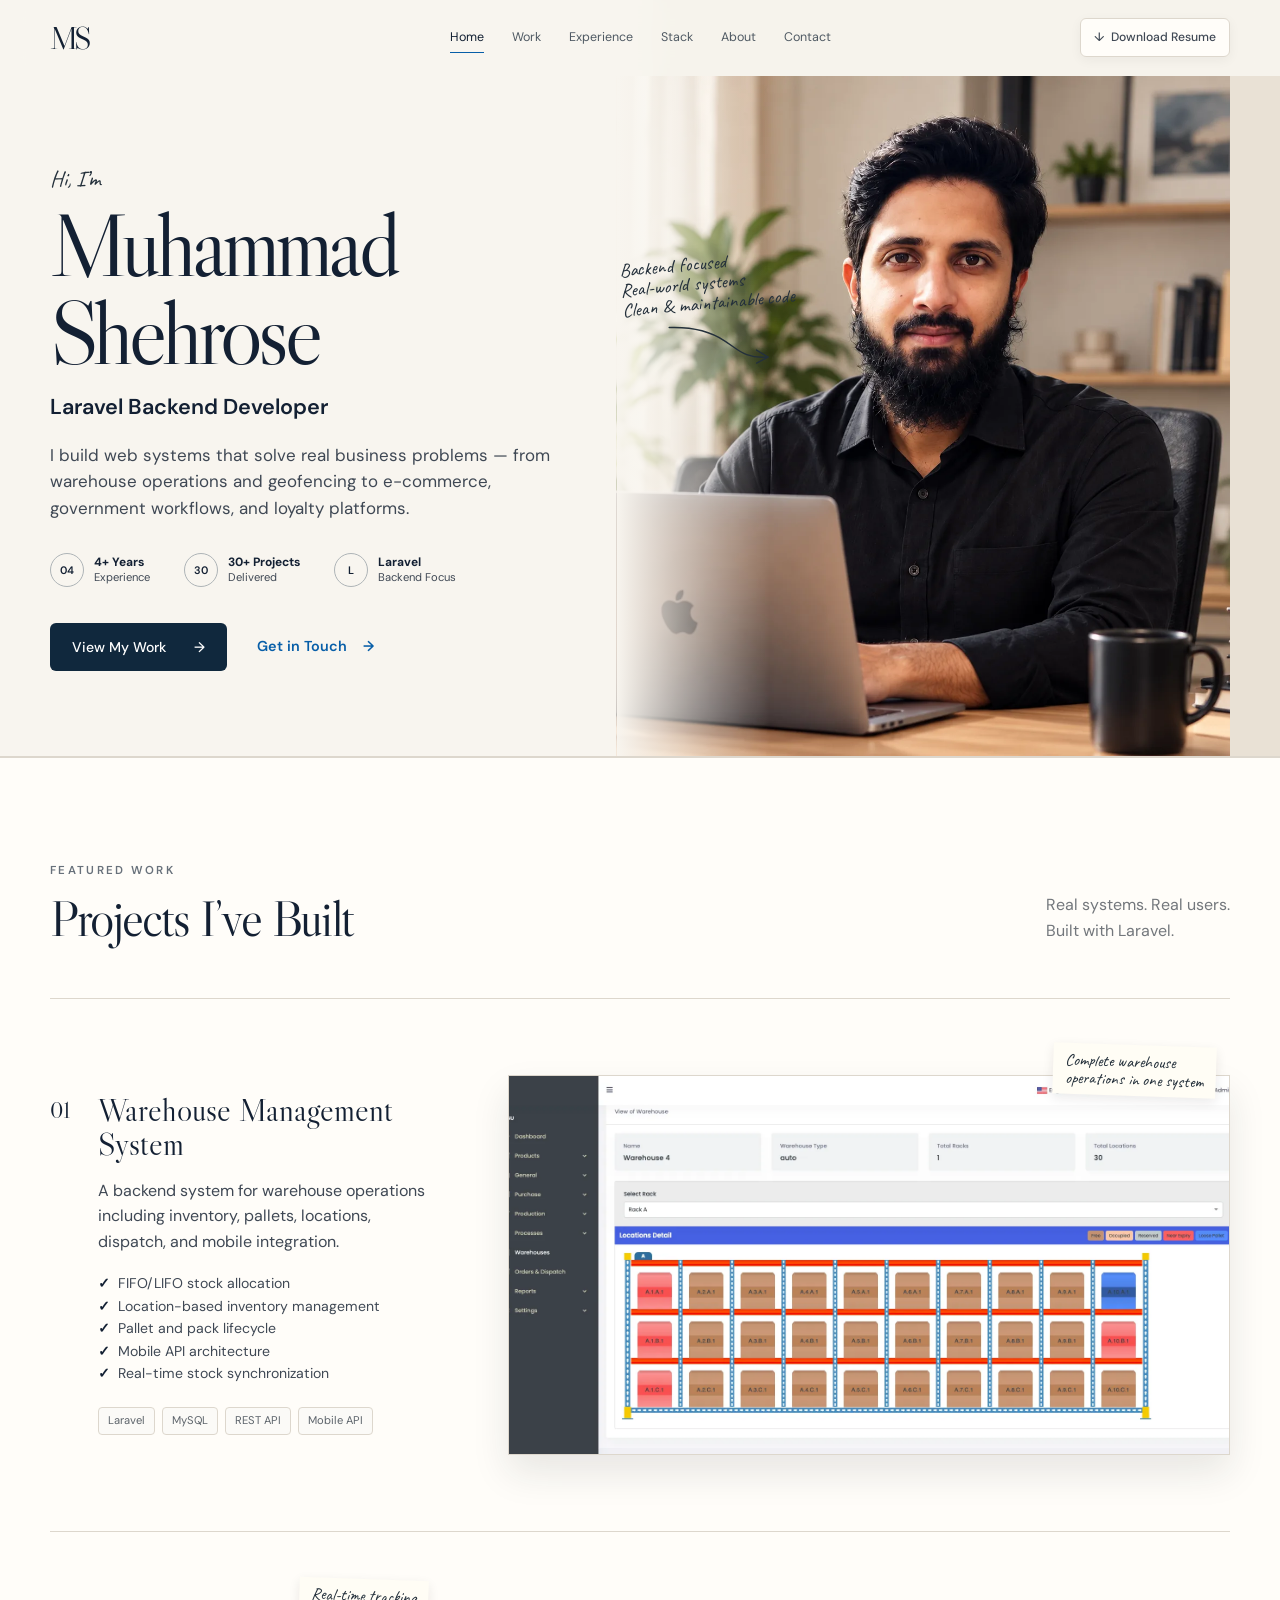
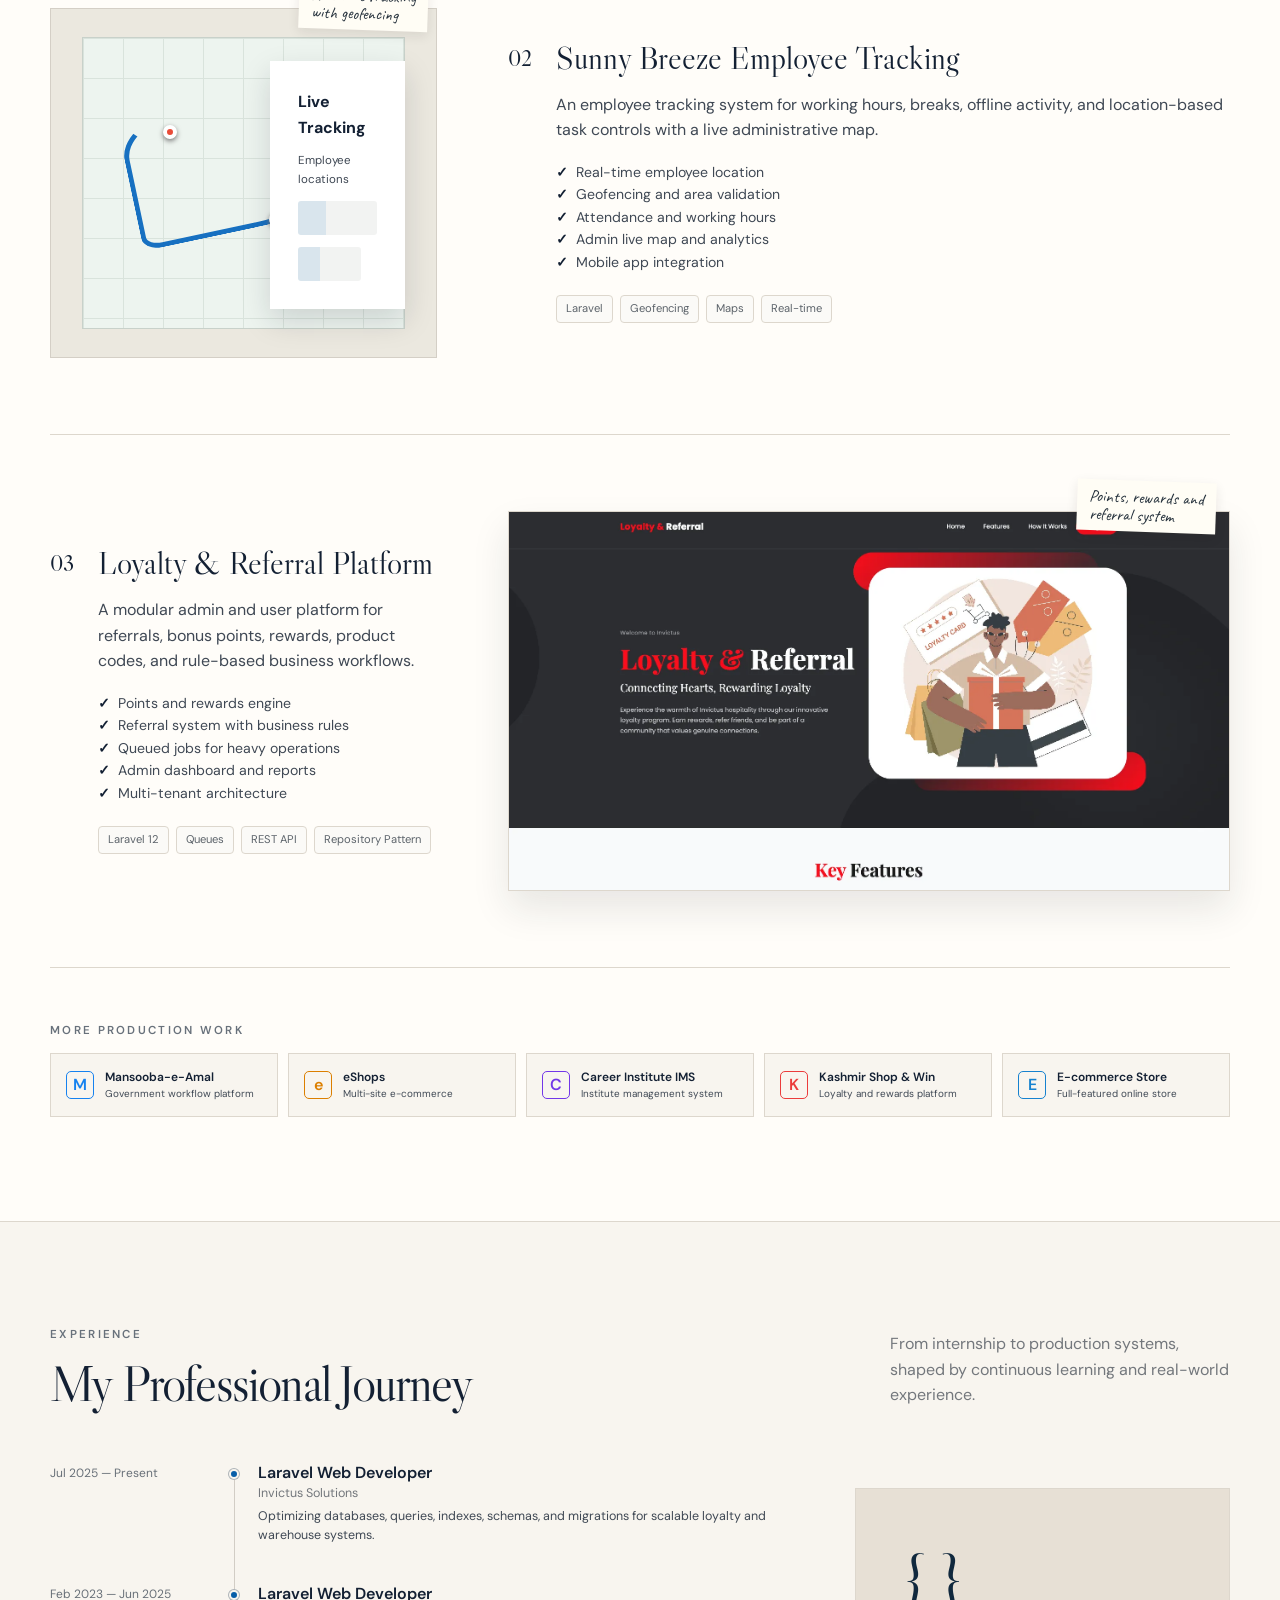
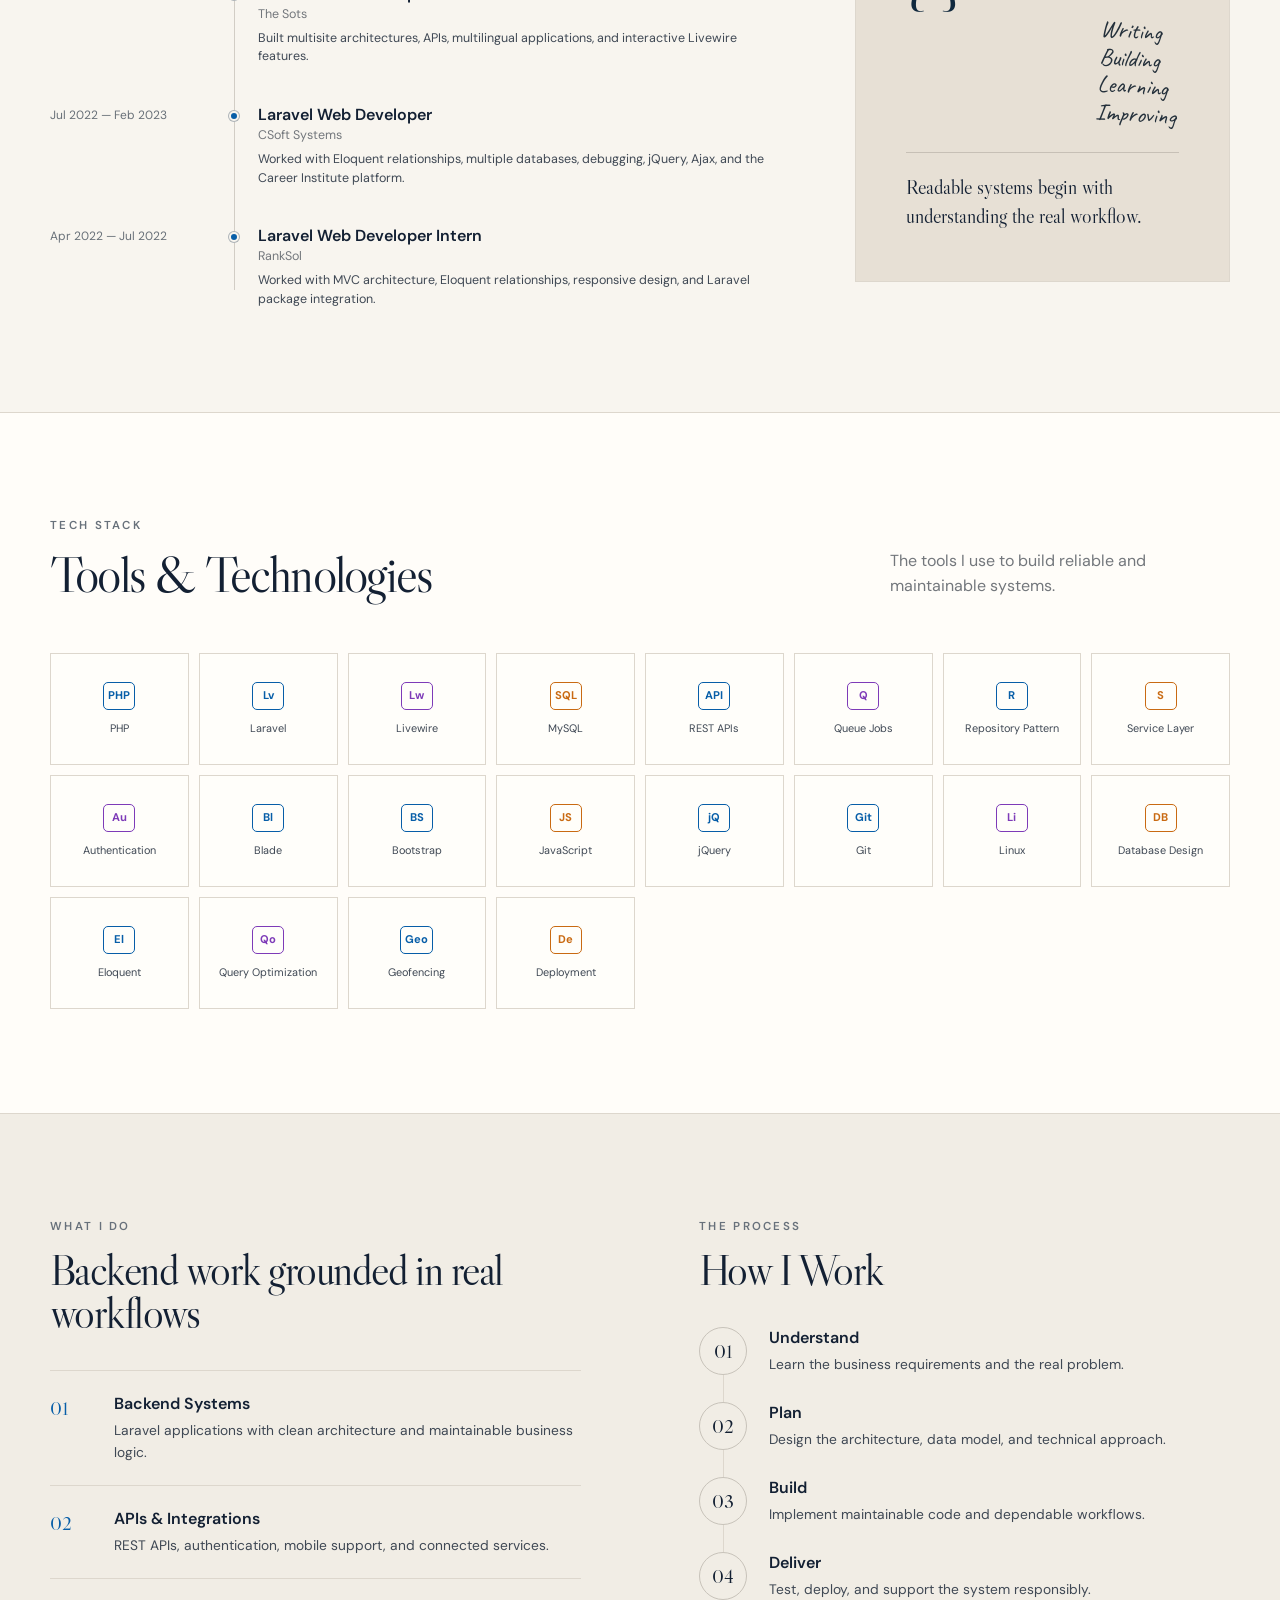
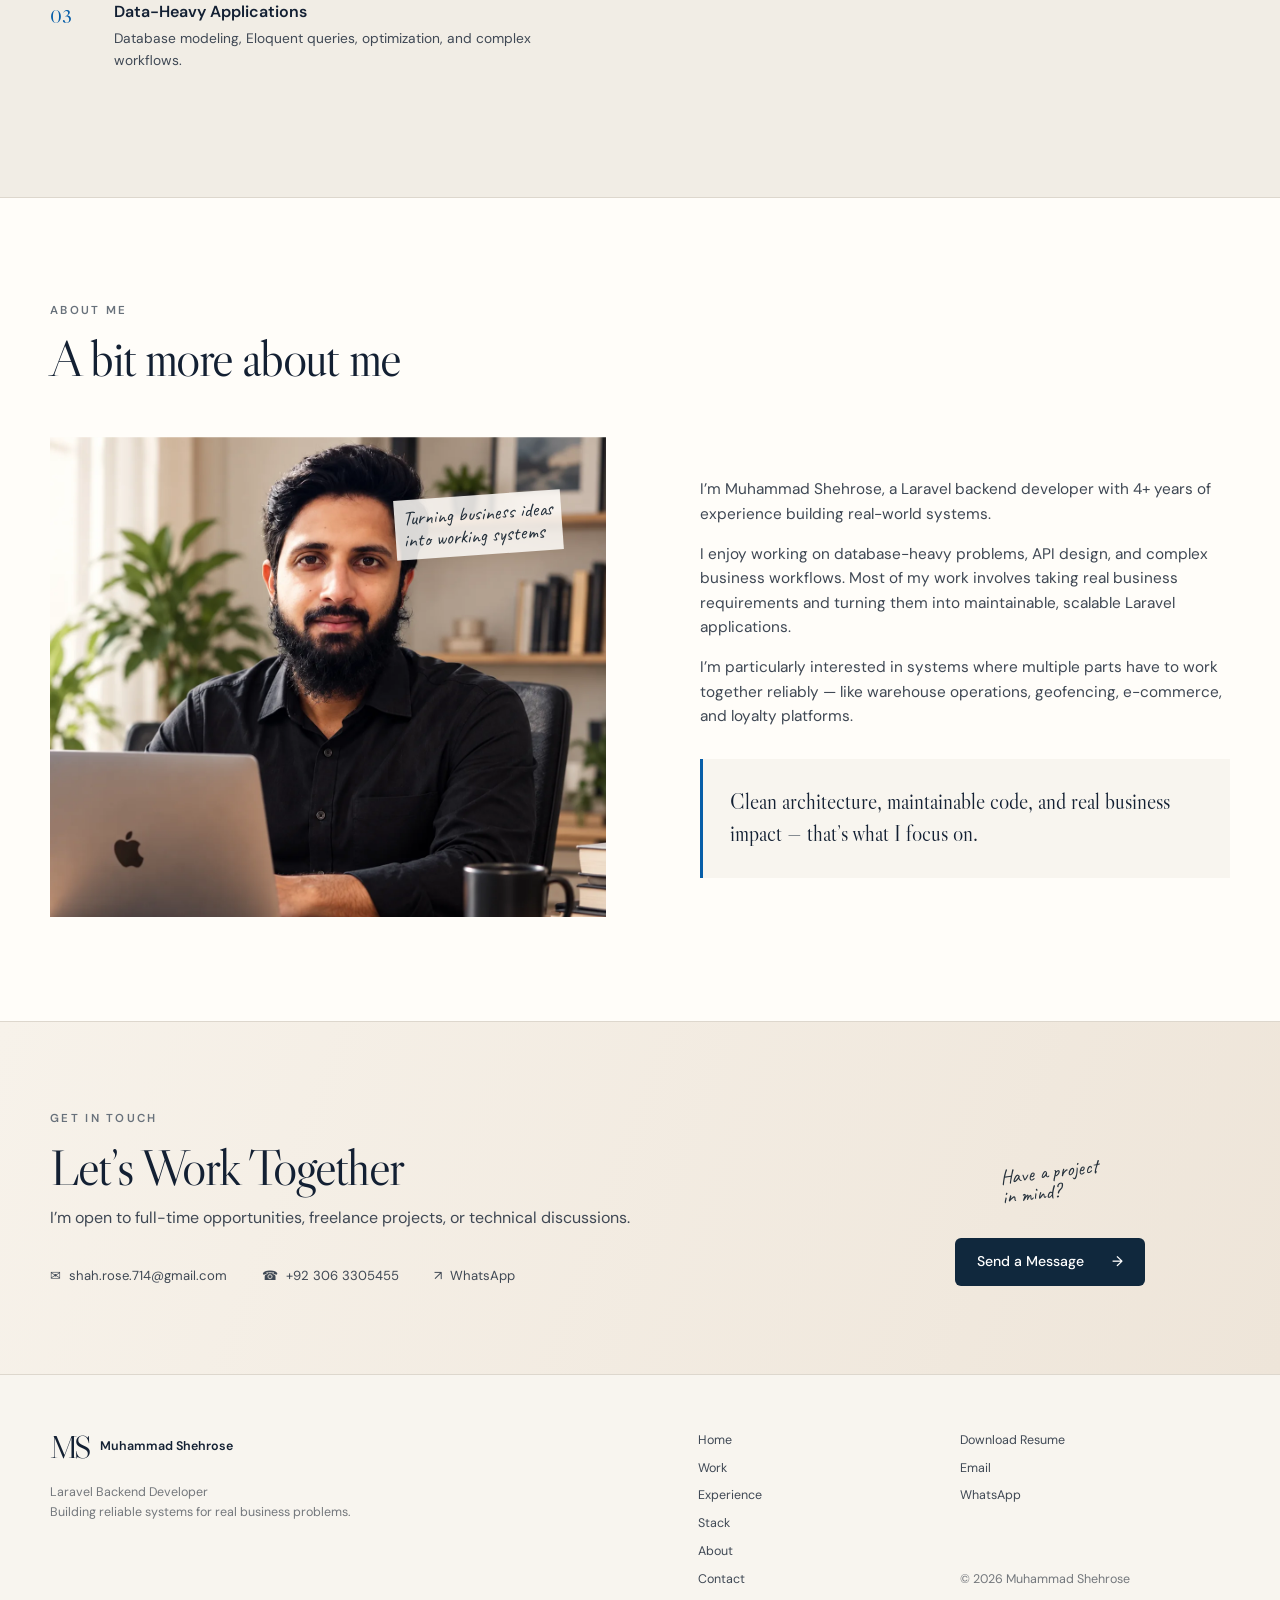
==== commit 7a344a22: "fixings in images and styling" ====
--- a/index.html
+++ b/index.html
@@ -37,8 +37,9 @@
   <a class="skip-link" href="#main-content">Skip to content</a>
   <header class="site-header" data-header>
     <div class="container header-inner">
-      <a class="brand" href="#home" aria-label="Muhammad Shehrose — home"><span class="brand-mark">MS</span><span
-          class="brand-name">Muhammad Shehrose</span></a>
+      <a class="brand" href="#home" aria-label="Muhammad Shehrose — home"><span class="brand-mark">MS</span>
+        <!-- <span class="brand-name">Muhammad Shehrose</span> -->
+      </a>
       <button class="menu-toggle" type="button" aria-label="Open navigation" aria-controls="site-nav"
         aria-expanded="false" data-menu-toggle><span></span><span></span><span></span></button>
       <nav class="site-nav" id="site-nav" aria-label="Primary navigation" data-nav><a class="nav-link active"
--- a/css/style.css
+++ b/css/style.css
@@ -9,7 +9,7 @@
 .hero{padding-top:var(--header);border-bottom:1px solid var(--line);background:linear-gradient(90deg,var(--bg) 0 51%,#e9e1d5 51%)}.hero-grid{min-height:680px;display:grid;grid-template-columns:48% 52%;align-items:stretch}.hero-copy{position:relative;z-index:2;align-self:center;padding:62px 8% 62px 0}.hero-intro{font-size:1.4rem;margin-bottom:4px;transform:rotate(-3deg);transform-origin:left}.hero-title{font-size:clamp(4.4rem,7vw,7rem);letter-spacing:-.055em;margin:0 0 13px}.hero-title span{display:block}.hero-role{color:var(--ink);font-size:1.35rem;font-weight:600;margin-bottom:18px}.hero-summary{max-width:560px;margin-bottom:32px;font-size:1.06rem;line-height:1.55}.hero-facts{display:flex;gap:34px;margin-bottom:36px}.fact{display:flex;align-items:center;gap:10px;font-size:.7rem;line-height:1.3}.fact strong{display:block;color:var(--ink);font-size:.75rem}.fact-icon{display:grid;place-items:center;width:34px;height:34px;border:1px solid #aeb4b7;border-radius:50%;color:var(--ink);font-size:.68rem;font-weight:600}.hero-actions{display:flex;align-items:center;gap:30px}.hero-visual{position:relative;overflow:hidden;min-height:680px}.hero-visual::after{content:"";position:absolute;inset:0;background:linear-gradient(90deg,var(--bg) 0,transparent 25%)}.hero-visual img{width:100%;height:100%;object-fit:cover;object-position:center 35%}.hero-note{position:absolute;z-index:2;top:26%;left:1%;font-size:1.2rem;line-height:1.05;transform:rotate(-5deg)}.hero-note svg{display:block;width:110px;margin:4px 0 0 42px;fill:none;stroke:currentColor;stroke-width:1.4;stroke-linecap:round}
 
 /* 4. Projects */
-.projects{background:var(--surface)}.featured-projects{border-top:1px solid var(--line)}.project-case{display:grid;grid-template-columns:minmax(300px,.75fr) 1.4fr;gap:6%;align-items:center;padding:76px 0;border-bottom:1px solid var(--line)}.project-reverse .project-copy{order:2}.project-reverse .project-figure{order:1}.project-copy{display:grid;grid-template-columns:48px 1fr}.project-index{grid-row:1/6;color:var(--ink);font-family:var(--serif);font-size:1.35rem}.project-copy h3{font-family:var(--serif);font-size:clamp(1.8rem,2.5vw,2.6rem);font-weight:400;line-height:1.05;margin-bottom:16px}.project-copy>p{margin-bottom:18px}.feature-list{list-style:none;margin:0 0 22px;padding:0}.feature-list li{position:relative;padding-left:20px;font-size:.88rem}.feature-list li::before{content:"✓";position:absolute;left:0;color:var(--ink);font-weight:600}.tags{display:flex;flex-wrap:wrap;gap:7px}.tags span{padding:4px 9px;border:1px solid var(--line);border-radius:4px;color:#5d646b;background:#fbfaf7;font-size:.7rem}.project-figure{position:relative;overflow:visible;margin:0;background:#e7e2da}.project-figure>img{width:100%;aspect-ratio:1.9/1;object-fit:cover;border:1px solid var(--line);box-shadow:0 18px 35px rgba(32,37,40,.1);transition:transform .5s var(--ease)}.project-figure:hover>img{transform:scale(1.012) translateY(-3px)}.project-figure .annotation{position:absolute;right:2%;top:-30px;padding:8px 12px;background:#fffdf5;font-size:1.05rem;line-height:1.05;transform:rotate(2deg);box-shadow:0 4px 12px rgba(30,25,20,.09)}.project-placeholder{height:auto;min-height:350px;border:1px solid #d4cfc6;background:#ebe8df;overflow:hidden}.map-grid{position:absolute;inset:8%;background-color:#edf4ef;background-image:linear-gradient(#d9e3dc 1px,transparent 1px),linear-gradient(90deg,#d9e3dc 1px,transparent 1px);background-size:40px 40px;border:1px solid #c8d1ca}.map-route{position:absolute;left:14%;top:22%;width:62%;height:45%;border:5px solid transparent;border-left-color:#1770c1;border-bottom-color:#1770c1;border-radius:30% 20% 40% 10%;transform:rotate(-12deg)}.pin{position:absolute;width:14px;height:14px;border:4px solid #fff;border-radius:50%;background:#e94b38;box-shadow:0 2px 5px #777}.pin-one{left:25%;top:30%}.pin-two{left:58%;top:60%}.pin-three{left:76%;top:26%}.tracking-panel{position:absolute;right:8%;top:15%;width:35%;min-height:68%;padding:28px;background:#fff;box-shadow:0 12px 28px rgba(20,30,38,.15);display:flex;flex-direction:column;gap:12px}.tracking-panel strong{color:var(--ink)}.tracking-panel span{font-size:.72rem}.status-line{height:34px;border-radius:3px;background:linear-gradient(90deg,#d9e5ed 35%,#f2f3f2 35%)}.status-line.short{width:80%}.more-work{padding-top:54px}.more-work-grid{display:grid;grid-template-columns:repeat(5,1fr);gap:10px}.more-work-grid article{display:flex;align-items:center;gap:11px;padding:15px;border:1px solid var(--line);background:var(--bg);min-width:0}.more-work-grid h3{font:600 .75rem var(--sans);margin:0 0 3px}.more-work-grid p{font-size:.62rem;line-height:1.3;margin:0}.work-icon{display:grid;place-items:center;flex:0 0 28px;height:28px;border:1px solid currentColor;border-radius:5px;font-weight:600}.blue{color:#1682ef}.amber{color:#dc7f00}.violet{color:#7237e8}.red{color:#eb3c3c}.sky{color:#1682cf}
+.projects{background:var(--surface)}.featured-projects{border-top:1px solid var(--line)}.project-case{display:grid;grid-template-columns:minmax(300px,.75fr) 1.4fr;gap:6%;align-items:center;padding:76px 0;border-bottom:1px solid var(--line)}.project-reverse .project-copy{order:2}.project-reverse .project-figure{order:1}.project-copy{display:grid;grid-template-columns:48px 1fr}.project-index{grid-row:1/6;color:var(--ink);font-family:var(--serif);font-size:1.35rem}.project-copy h3{font-family:var(--serif);font-size:clamp(1.8rem,2.5vw,2.6rem);font-weight:400;line-height:1.05;margin-bottom:16px}.project-copy>p{margin-bottom:18px}.feature-list{list-style:none;margin:0 0 22px;padding:0}.feature-list li{position:relative;padding-left:20px;font-size:.88rem}.feature-list li::before{content:"✓";position:absolute;left:0;color:var(--ink);font-weight:600}.tags{display:flex;flex-wrap:wrap;gap:7px}.tags span{padding:4px 9px;border:1px solid var(--line);border-radius:4px;color:#5d646b;background:#fbfaf7;font-size:.7rem}.project-figure{position:relative;overflow:visible;margin:0;background:#e7e2da}.project-figure>img{width:100%;aspect-ratio:1.9/1;object-fit:cover;border:1px solid var(--line);box-shadow:0 18px 35px rgba(32,37,40,.1);transition:transform .5s var(--ease)}.project-figure:hover>img{transform:scale(1.012) translateY(-3px)}.project-figure .annotation{position:absolute;right:2%;top:-30px;padding:8px 12px;background:#fffdf5;font-size:1.05rem;line-height:1.05;transform:rotate(2deg);box-shadow:0 4px 12px rgba(30,25,20,.09)}.project-placeholder{height:auto;min-height:350px;border:1px solid #d4cfc6;background:#ebe8df;overflow:visible}.map-grid{position:absolute;inset:8%;background-color:#edf4ef;background-image:linear-gradient(#d9e3dc 1px,transparent 1px),linear-gradient(90deg,#d9e3dc 1px,transparent 1px);background-size:40px 40px;border:1px solid #c8d1ca}.map-route{position:absolute;left:14%;top:22%;width:62%;height:45%;border:5px solid transparent;border-left-color:#1770c1;border-bottom-color:#1770c1;border-radius:30% 20% 40% 10%;transform:rotate(-12deg)}.pin{position:absolute;width:14px;height:14px;border:4px solid #fff;border-radius:50%;background:#e94b38;box-shadow:0 2px 5px #777}.pin-one{left:25%;top:30%}.pin-two{left:58%;top:60%}.pin-three{left:76%;top:26%}.tracking-panel{position:absolute;right:8%;top:15%;width:35%;min-height:68%;padding:28px;background:#fff;box-shadow:0 12px 28px rgba(20,30,38,.15);display:flex;flex-direction:column;gap:12px}.tracking-panel strong{color:var(--ink)}.tracking-panel span{font-size:.72rem}.status-line{height:34px;border-radius:3px;background:linear-gradient(90deg,#d9e5ed 35%,#f2f3f2 35%)}.status-line.short{width:80%}.more-work{padding-top:54px}.more-work-grid{display:grid;grid-template-columns:repeat(5,1fr);gap:10px}.more-work-grid article{display:flex;align-items:center;gap:11px;padding:15px;border:1px solid var(--line);background:var(--bg);min-width:0}.more-work-grid h3{font:600 .75rem var(--sans);margin:0 0 3px}.more-work-grid p{font-size:.62rem;line-height:1.3;margin:0}.work-icon{display:grid;place-items:center;flex:0 0 28px;height:28px;border:1px solid currentColor;border-radius:5px;font-weight:600}.blue{color:#1682ef}.amber{color:#dc7f00}.violet{color:#7237e8}.red{color:#eb3c3c}.sky{color:#1682cf}
 
 /* 5. Experience */
 .experience{background:var(--bg)}.experience-layout{display:grid;grid-template-columns:1.45fr .75fr;gap:80px;align-items:center}.timeline{position:relative}.timeline::before,.timeline-progress{content:"";position:absolute;left:184px;top:12px;bottom:18px;width:1px;background:#d2cdc5}.timeline-progress{bottom:auto;height:0;background:var(--accent);transition:height .15s linear}.timeline-item{position:relative;display:grid;grid-template-columns:160px 28px 1fr;gap:10px;padding:0 0 38px}.timeline-item:last-child{padding-bottom:0}.timeline-item time{padding-top:2px;color:#687078;font-size:.75rem}.timeline-dot{position:relative;z-index:2;width:10px;height:10px;margin:7px auto 0;border:2px solid var(--bg);border-radius:50%;background:#9fa7ad;box-shadow:0 0 0 1px #aeb4b8}.timeline-item.visible .timeline-dot{background:var(--accent)}.timeline-item h3{font:600 1rem var(--sans);margin-bottom:1px}.timeline-item p{font-size:.78rem;line-height:1.5;margin-bottom:0}.timeline-item .company{color:var(--muted);margin-bottom:5px}.journey-note{min-height:390px;padding:50px;display:flex;flex-direction:column;justify-content:space-between;background:#e7e0d5;border:1px solid var(--line)}.code-symbol{font:4rem var(--serif);color:var(--accent-dark)}.journey-note .annotation{align-self:flex-end;font-size:1.5rem;line-height:1.15;transform:rotate(4deg)}.journey-note blockquote{margin:0;padding-top:20px;border-top:1px solid #c7c0b6;color:var(--ink);font:1.25rem/1.45 var(--serif)}
@@ -21,7 +21,7 @@
 .about{background:var(--surface)}.about-grid{display:grid;grid-template-columns:1.05fr 1fr;gap:8%;align-items:center}.about-image{position:relative;margin:0;height:480px;overflow:hidden}.about-image img{width:100%;height:100%;object-fit:cover;object-position:center 35%}.about-image .annotation{position:absolute;right:8%;top:12%;padding:8px;background:rgba(255,253,249,.85);font-size:1.25rem;line-height:1.1;transform:rotate(-4deg)}.about-copy p{font-size:.96rem}.about-copy blockquote{margin:30px 0 0;padding:27px;border-left:3px solid var(--accent);background:var(--bg);color:var(--ink);font:1.35rem/1.5 var(--serif)}.contact{padding:88px 0;background:linear-gradient(110deg,#f7f2ea,#eee5d9)}.contact-grid{display:grid;grid-template-columns:1.5fr .7fr;gap:50px;align-items:end}.contact h2{margin-bottom:13px}.contact-list{display:flex;flex-wrap:wrap;gap:20px 35px;margin-top:34px}.contact-list a{font-size:.82rem}.contact-list a:hover{color:var(--accent)}.contact-action{display:flex;flex-direction:column;align-items:center;gap:16px}.contact-action .annotation{font-size:1.25rem;line-height:1;transform:rotate(-7deg)}.site-footer{padding:56px 0 26px;border-top:1px solid var(--line);background:var(--bg)}.footer-grid{display:grid;grid-template-columns:1.5fr .5fr .7fr;gap:70px}.site-footer p{margin:18px 0 0;color:var(--muted);font-size:.78rem}.site-footer nav,.footer-meta{display:flex;flex-direction:column;gap:8px}.site-footer nav a,.footer-meta a{font-size:.78rem}.site-footer a:hover{color:var(--accent)}.footer-meta p{margin-top:auto}.back-to-top{position:fixed;right:24px;bottom:24px;z-index:50;width:44px;height:44px;border:1px solid var(--line);border-radius:6px;background:var(--surface);color:var(--ink);opacity:0;pointer-events:none;transform:translateY(10px);transition:.2s}.back-to-top.visible{opacity:1;pointer-events:auto;transform:none}
 
 /* 8. Reveals */
-.reveal{opacity:0;transform:translateY(18px);transition:opacity .7s var(--ease),transform .7s var(--ease)}.reveal.visible{opacity:1;transform:none}.reveal-image{clip-path:inset(0 0 100% 0);transition:clip-path .9s var(--ease),opacity .4s}.reveal-image.visible{clip-path:inset(0)}
+.reveal{opacity:0;transform:translateY(18px);transition:opacity .7s var(--ease),transform .7s var(--ease)}.reveal.visible{opacity:1;transform:none}.reveal-image{transition:clip-path .9s var(--ease),opacity .4s}.reveal-image.visible{clip-path:inset(0)}
 
 /* 9. Tablet */
 @media(max-width:1100px){:root{--container:940px}.container{width:min(var(--container),calc(100% - 40px))}.header-inner{grid-template-columns:1fr auto}.site-nav{order:3;grid-column:1/-1;display:none}.header-resume{display:none}.hero-grid{grid-template-columns:50% 50%;min-height:610px}.hero-visual{min-height:610px}.hero-title{font-size:clamp(4rem,7vw,5.3rem)}.hero-copy{padding-right:5%}.hero-facts{gap:18px}.fact{flex-direction:column;align-items:flex-start}.hero-note{font-size:1rem}.project-case{gap:4%}.more-work-grid{grid-template-columns:repeat(3,1fr)}.tech-grid{grid-template-columns:repeat(5,1fr)}.experience-layout{grid-template-columns:1.5fr .65fr;gap:40px}.journey-note{padding:35px}.menu-toggle{display:block;justify-self:end}.site-nav.open{position:absolute;display:flex;flex-direction:column;align-items:stretch;gap:0;top:100%;left:20px;right:20px;padding:12px 20px;background:var(--surface);border:1px solid var(--line);box-shadow:0 12px 30px rgba(20,25,30,.1)}.nav-link{padding:13px 0}.menu-toggle[aria-expanded=true] span:nth-child(1){transform:translateY(6.5px) rotate(45deg)}.menu-toggle[aria-expanded=true] span:nth-child(2){opacity:0}.menu-toggle[aria-expanded=true] span:nth-child(3){transform:translateY(-6.5px) rotate(-45deg)}}
